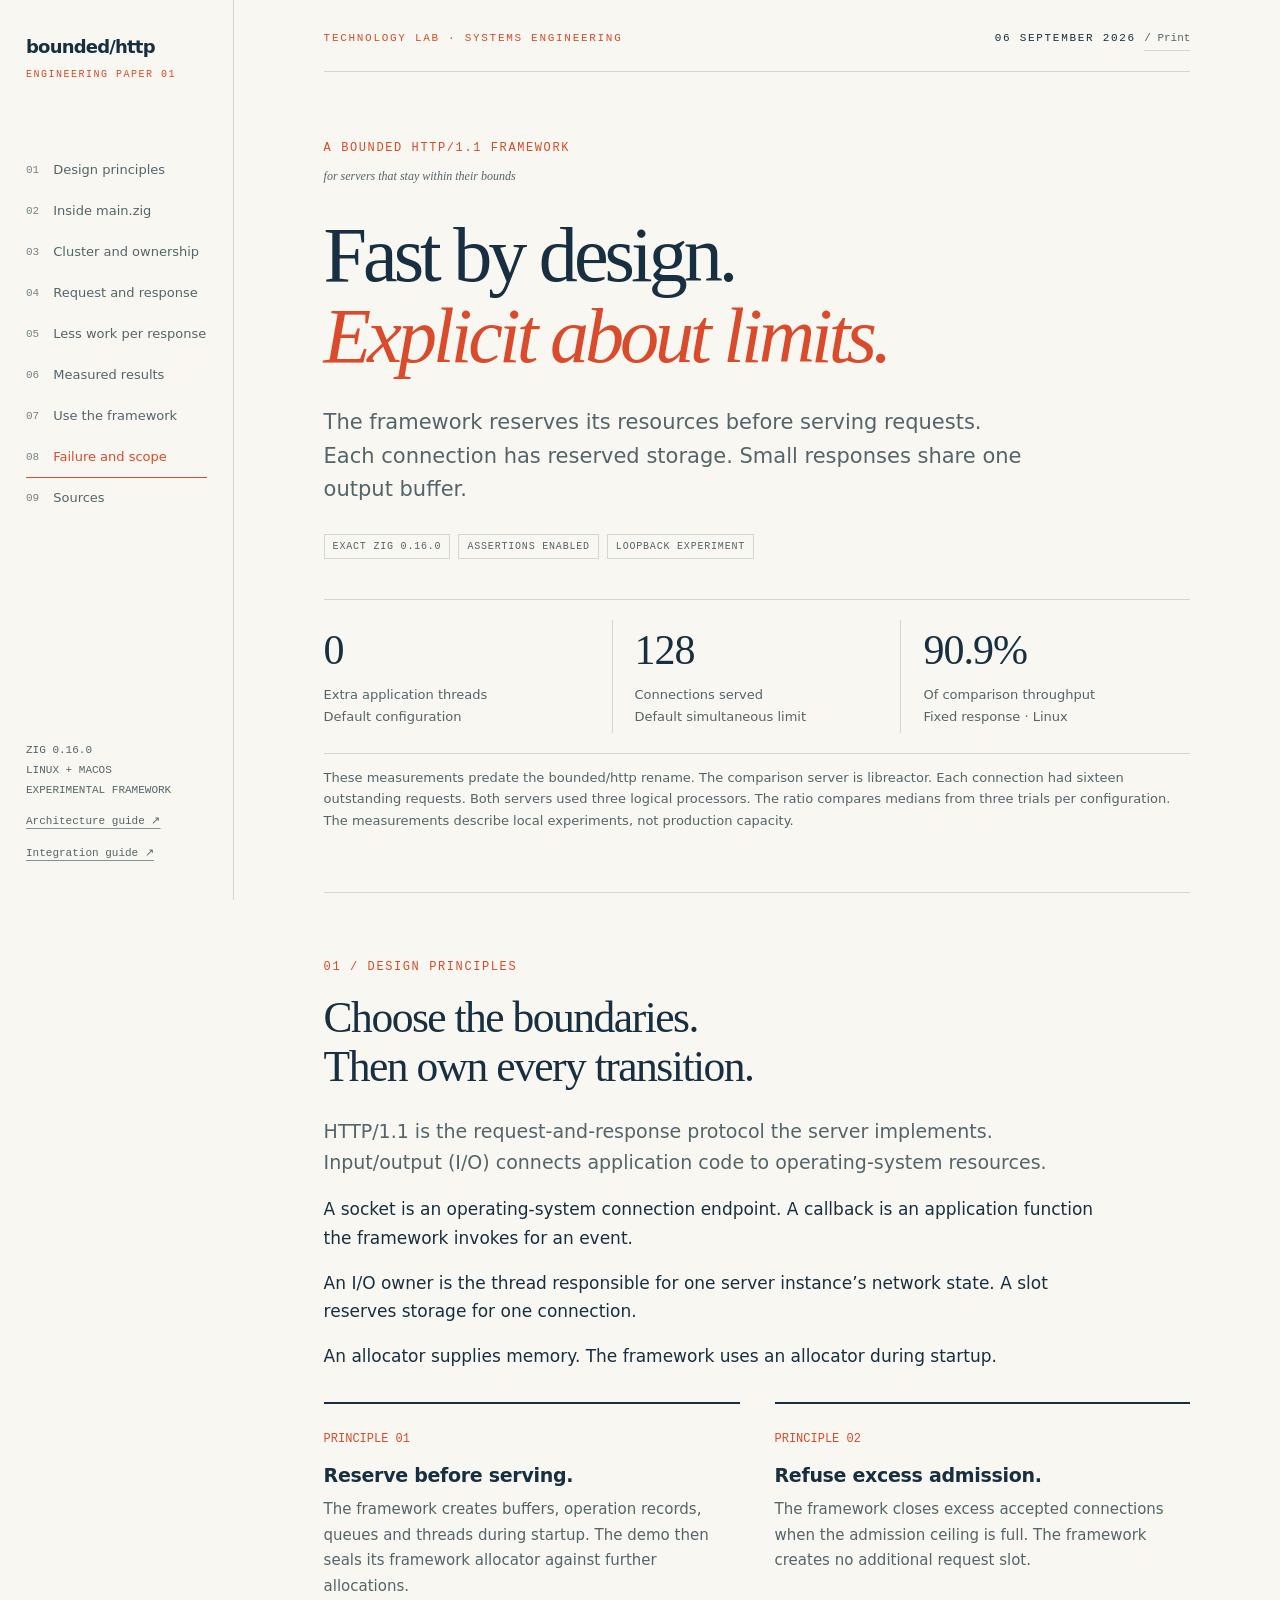
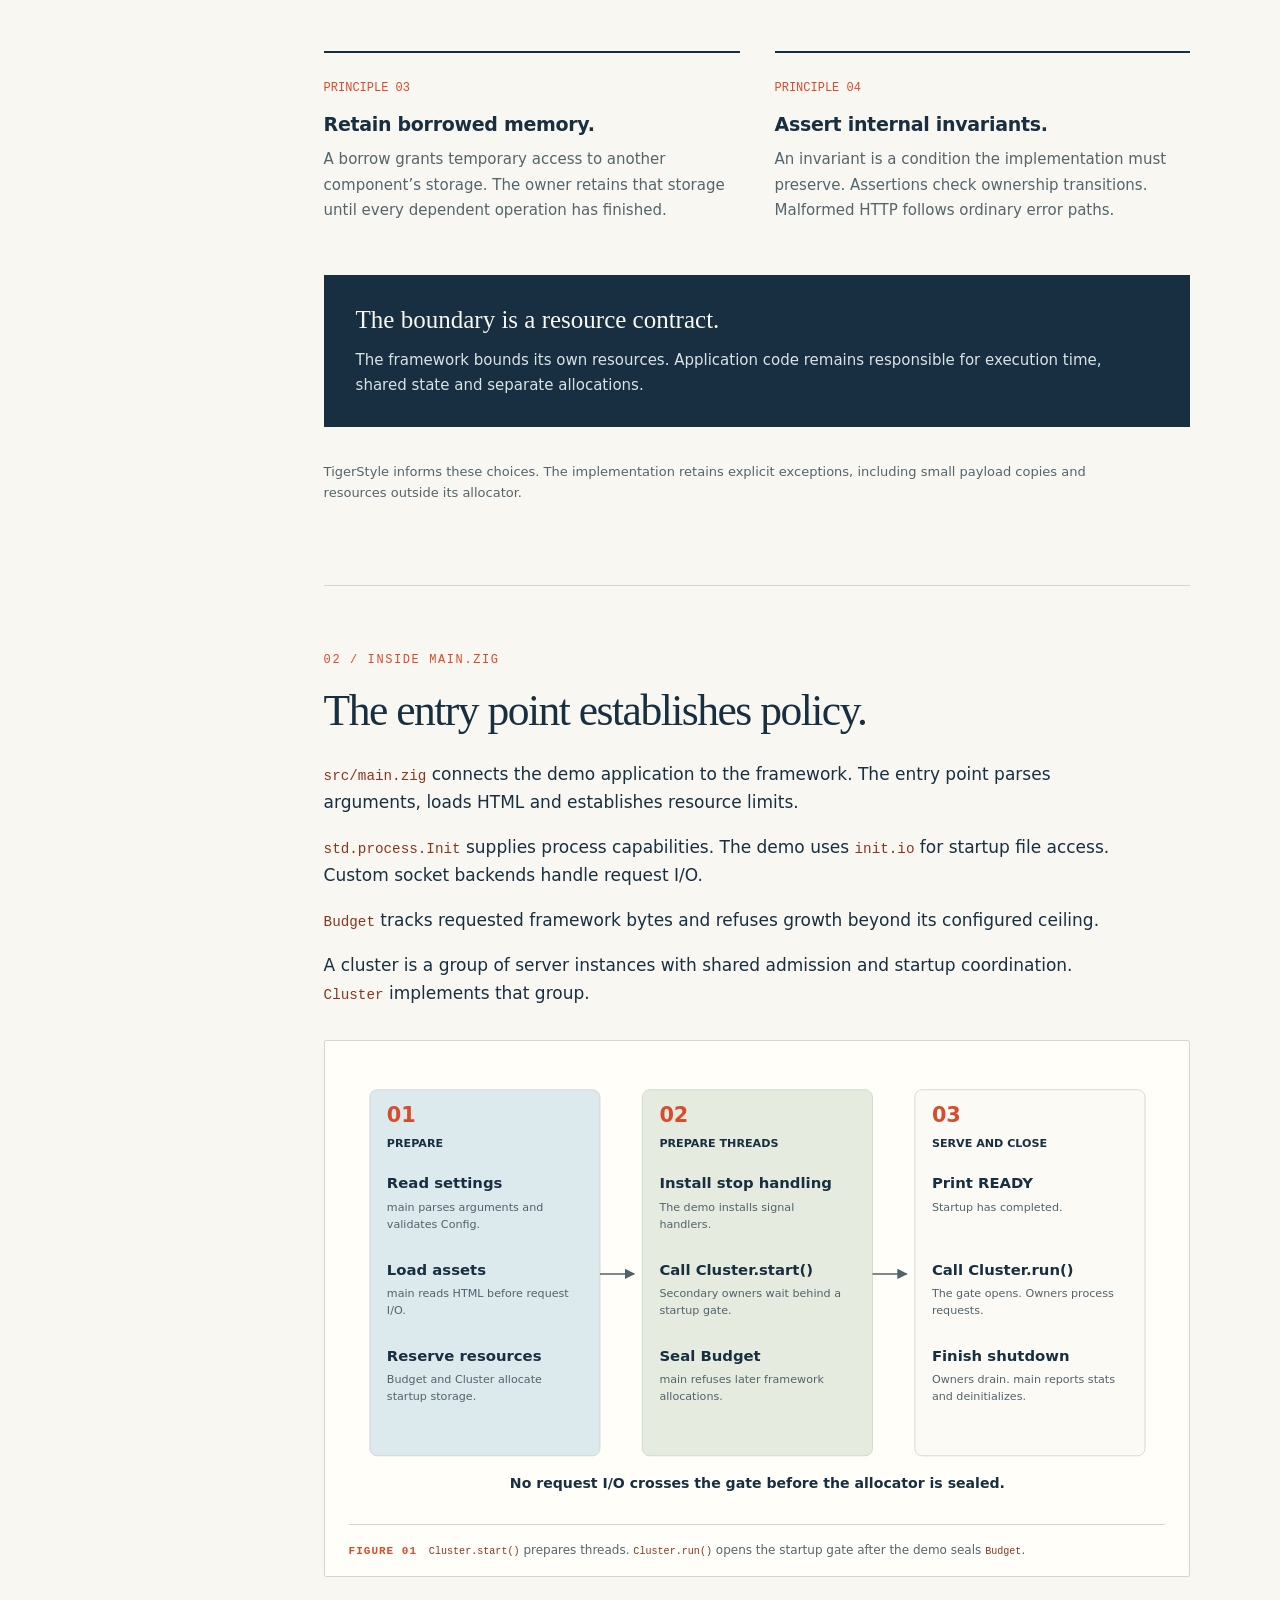
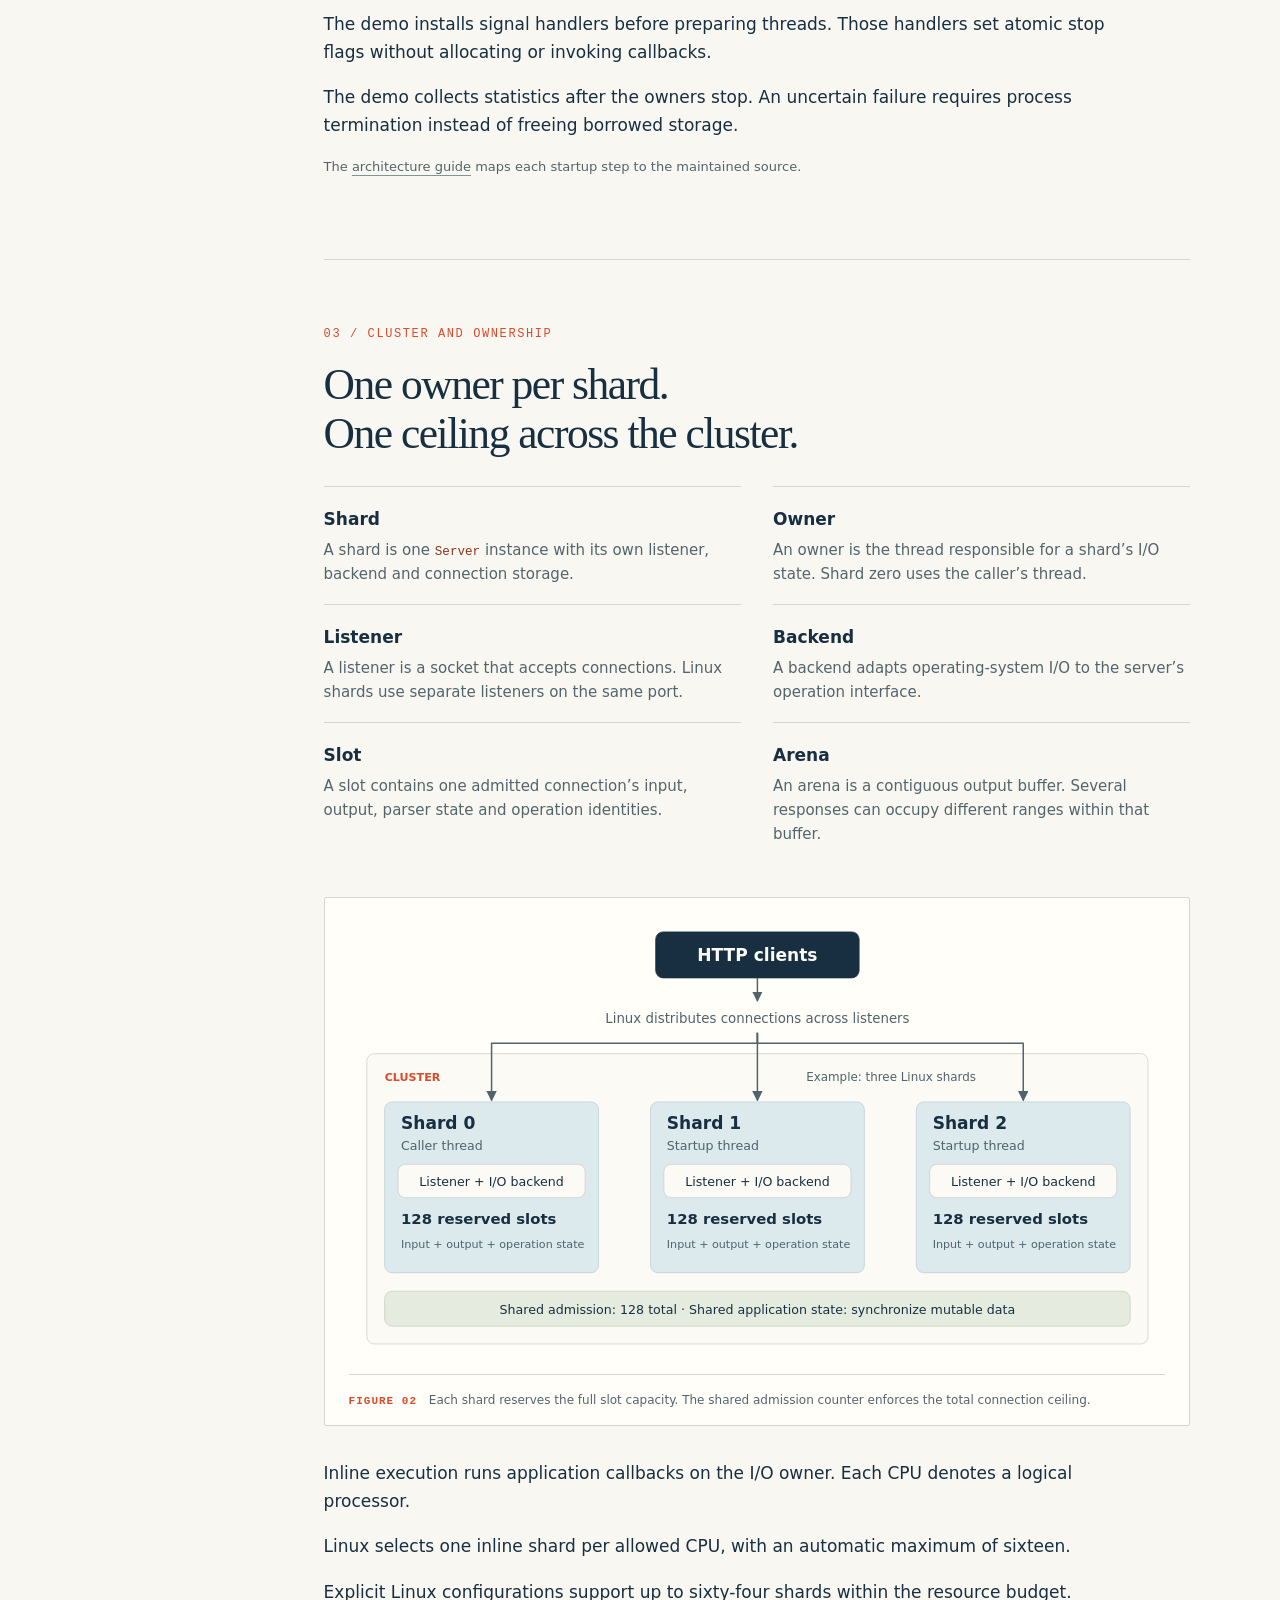
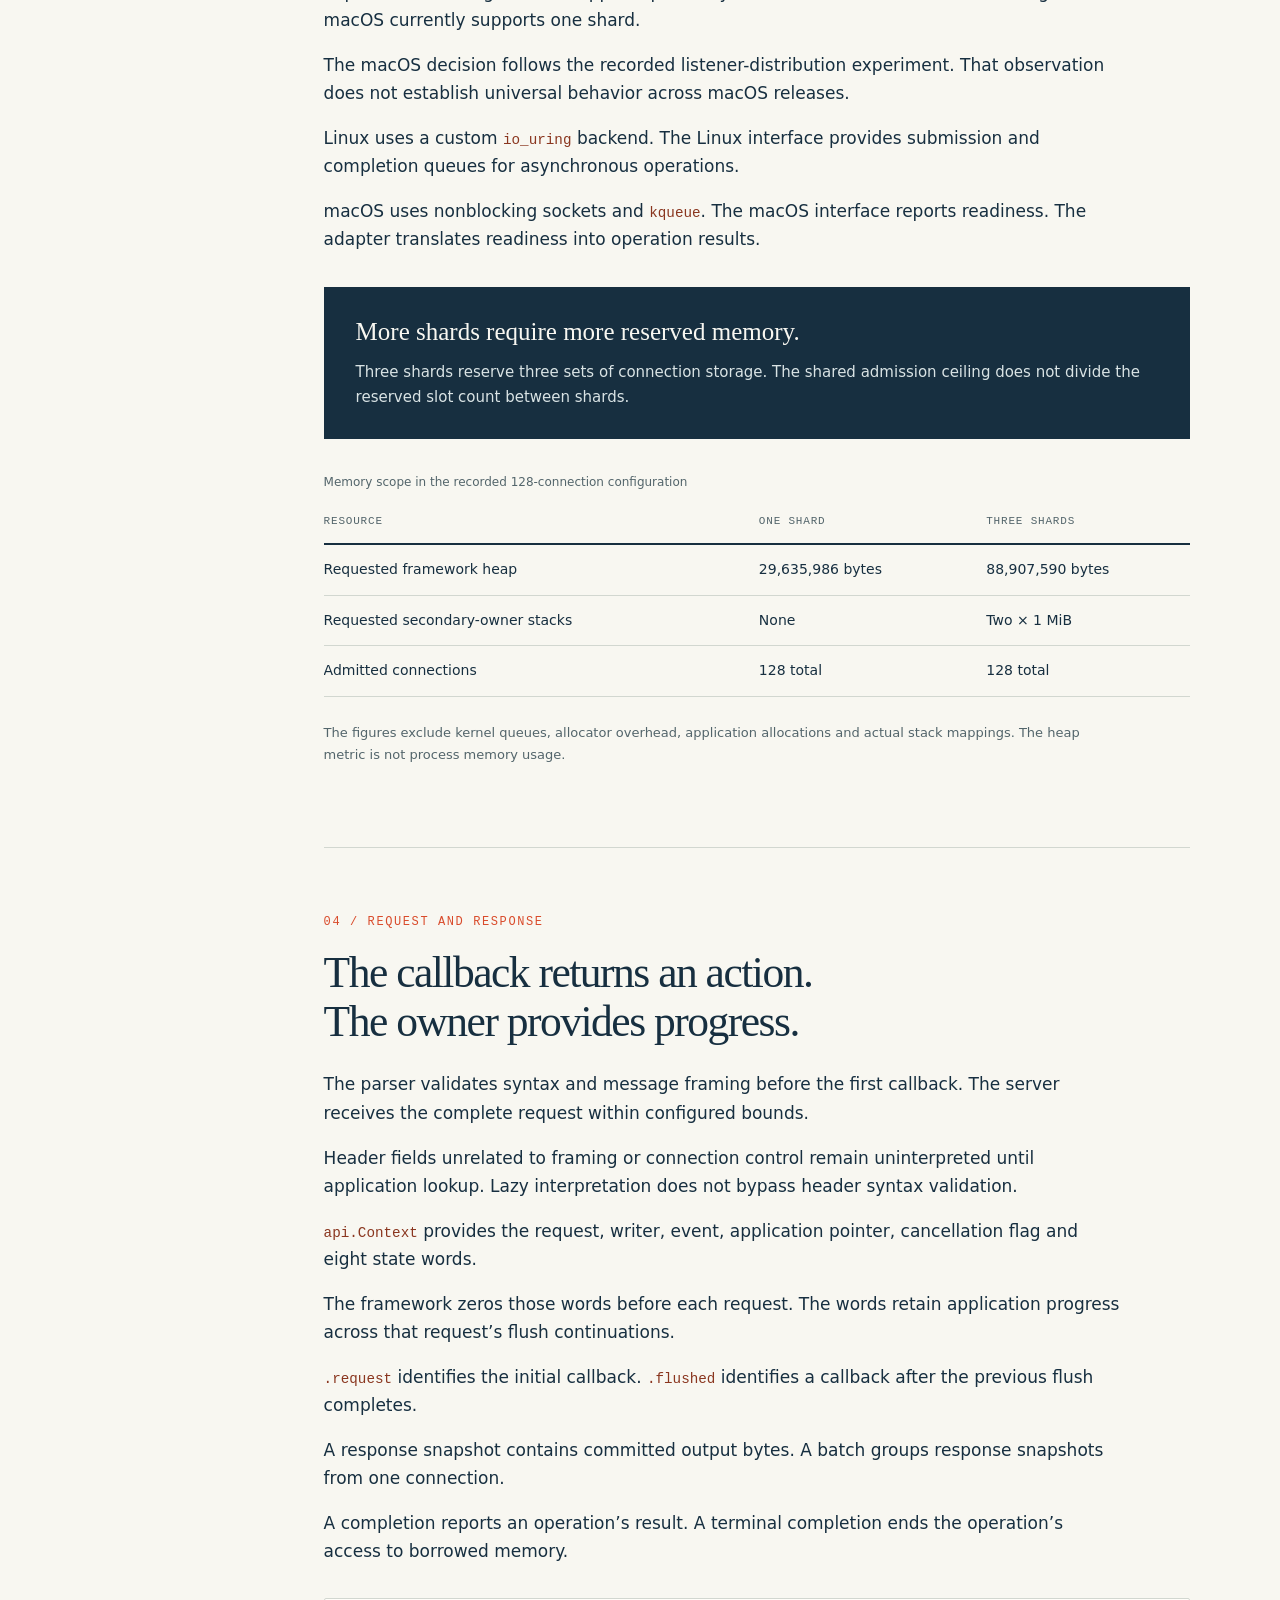
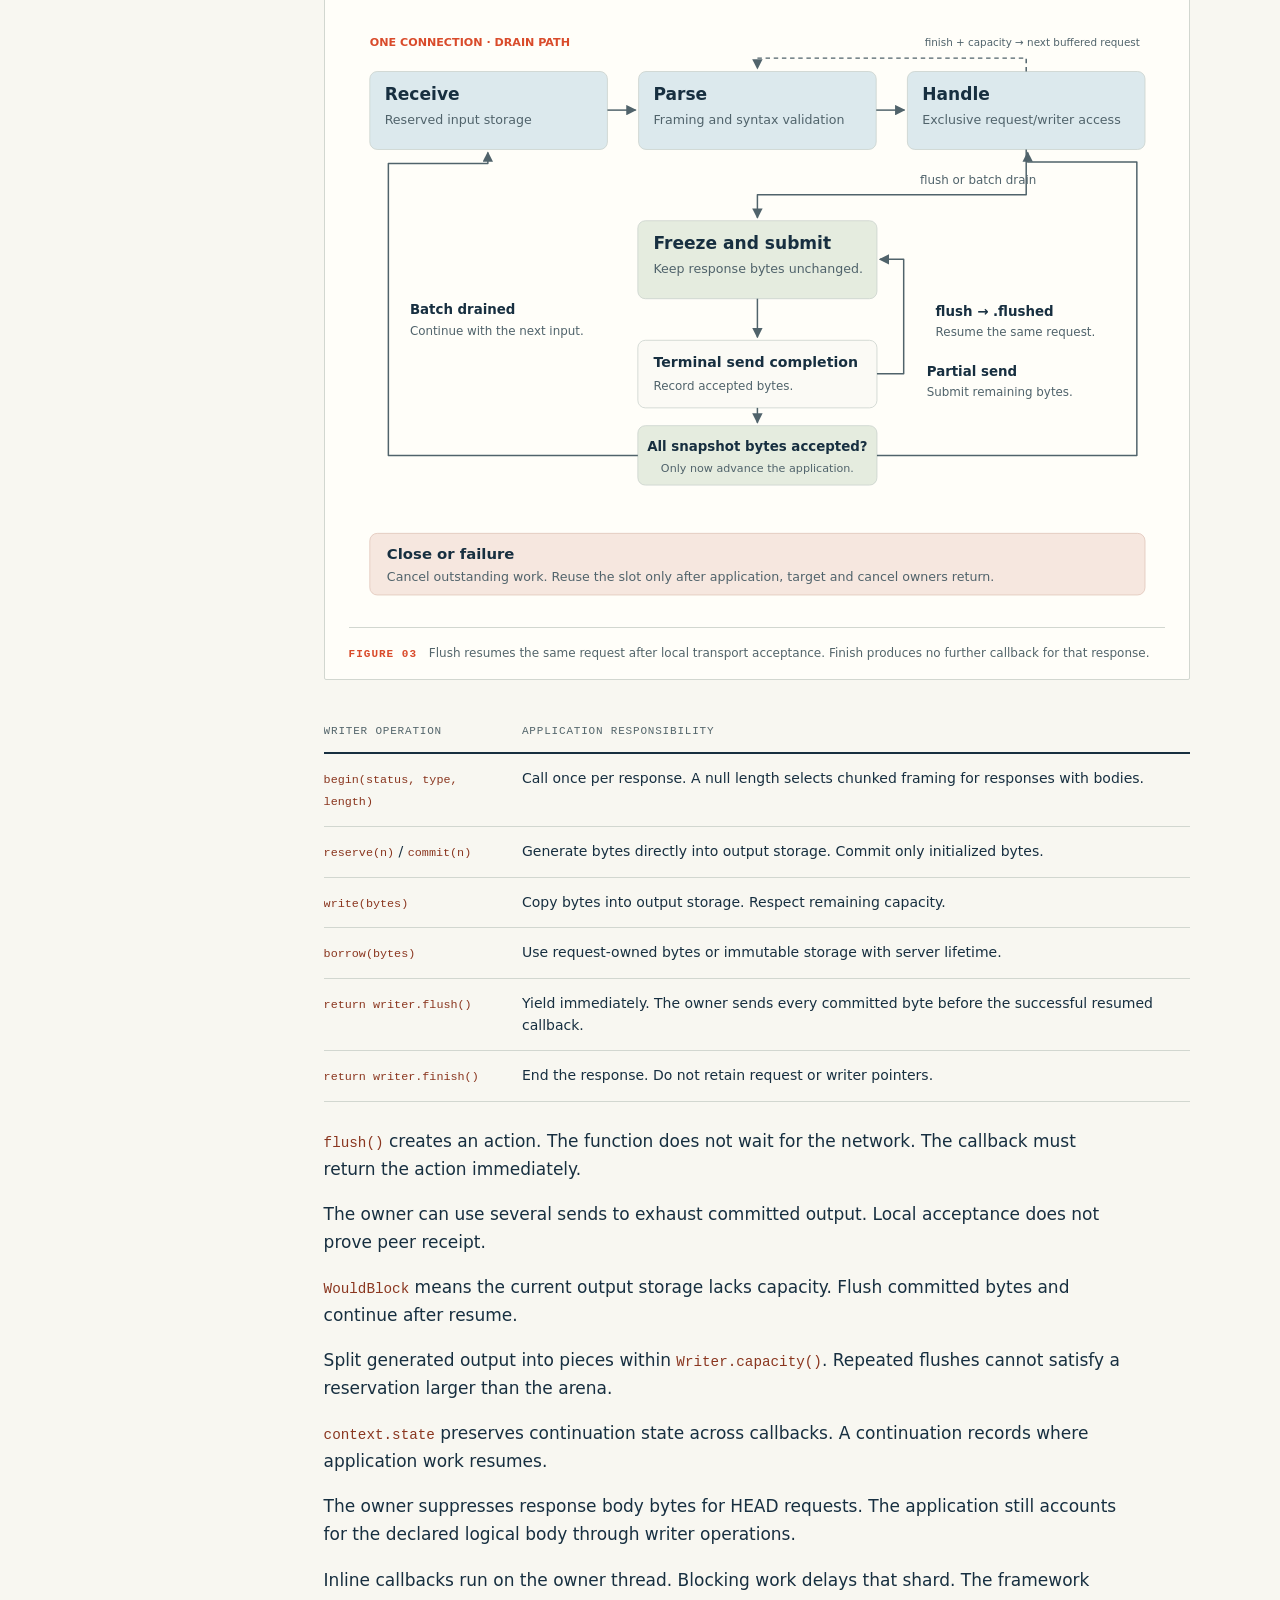
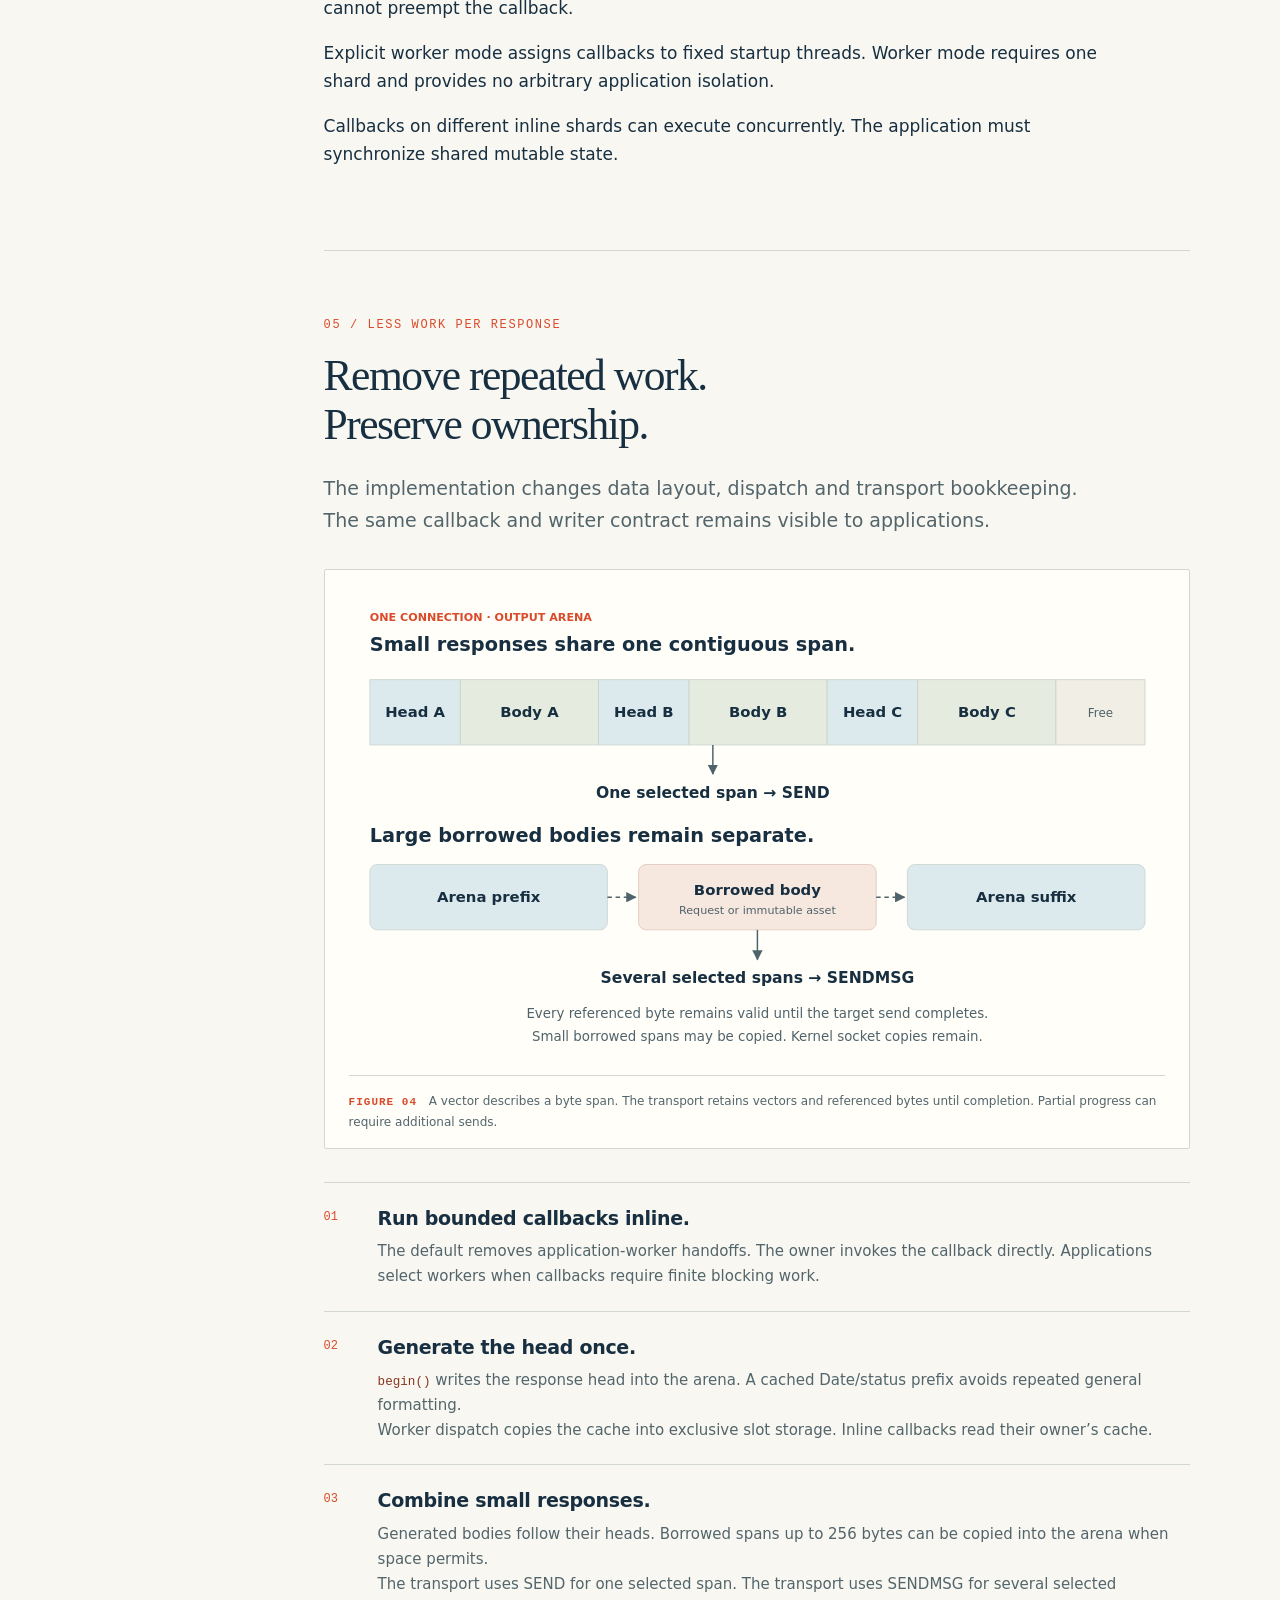
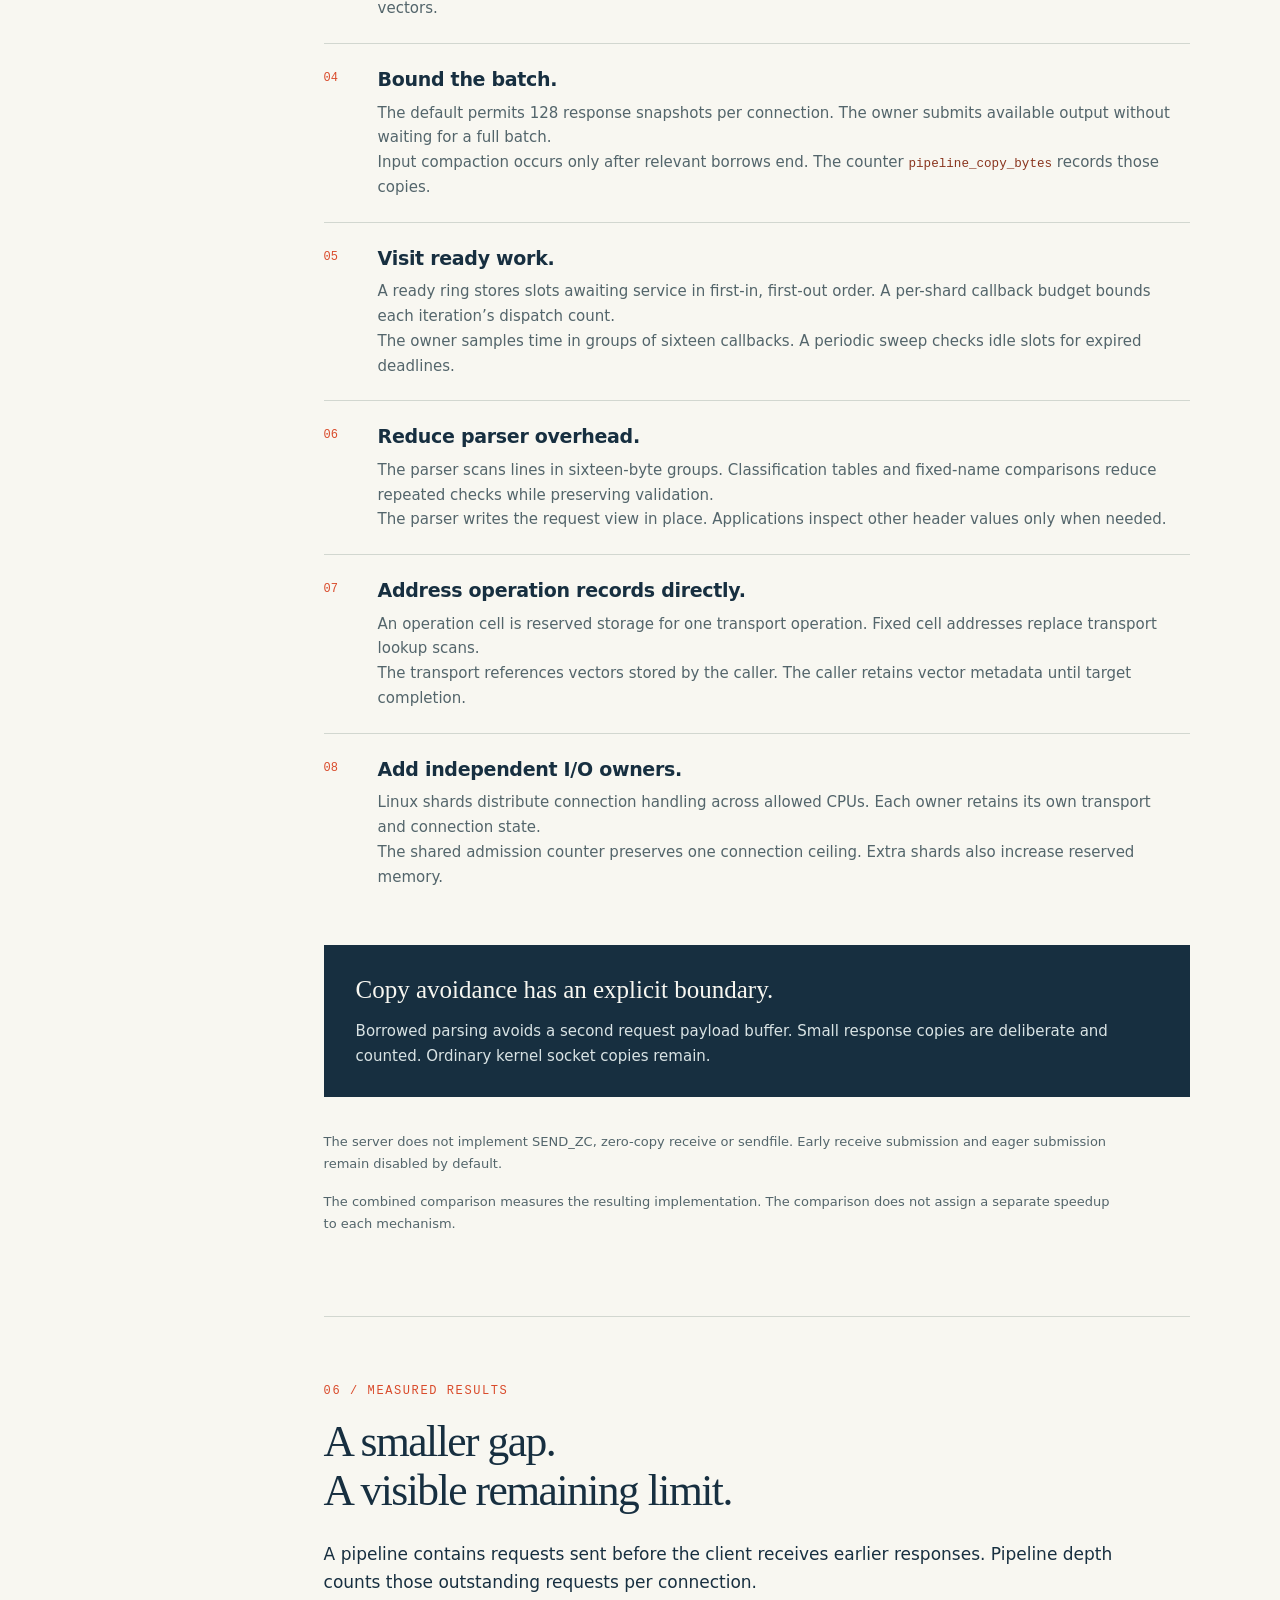
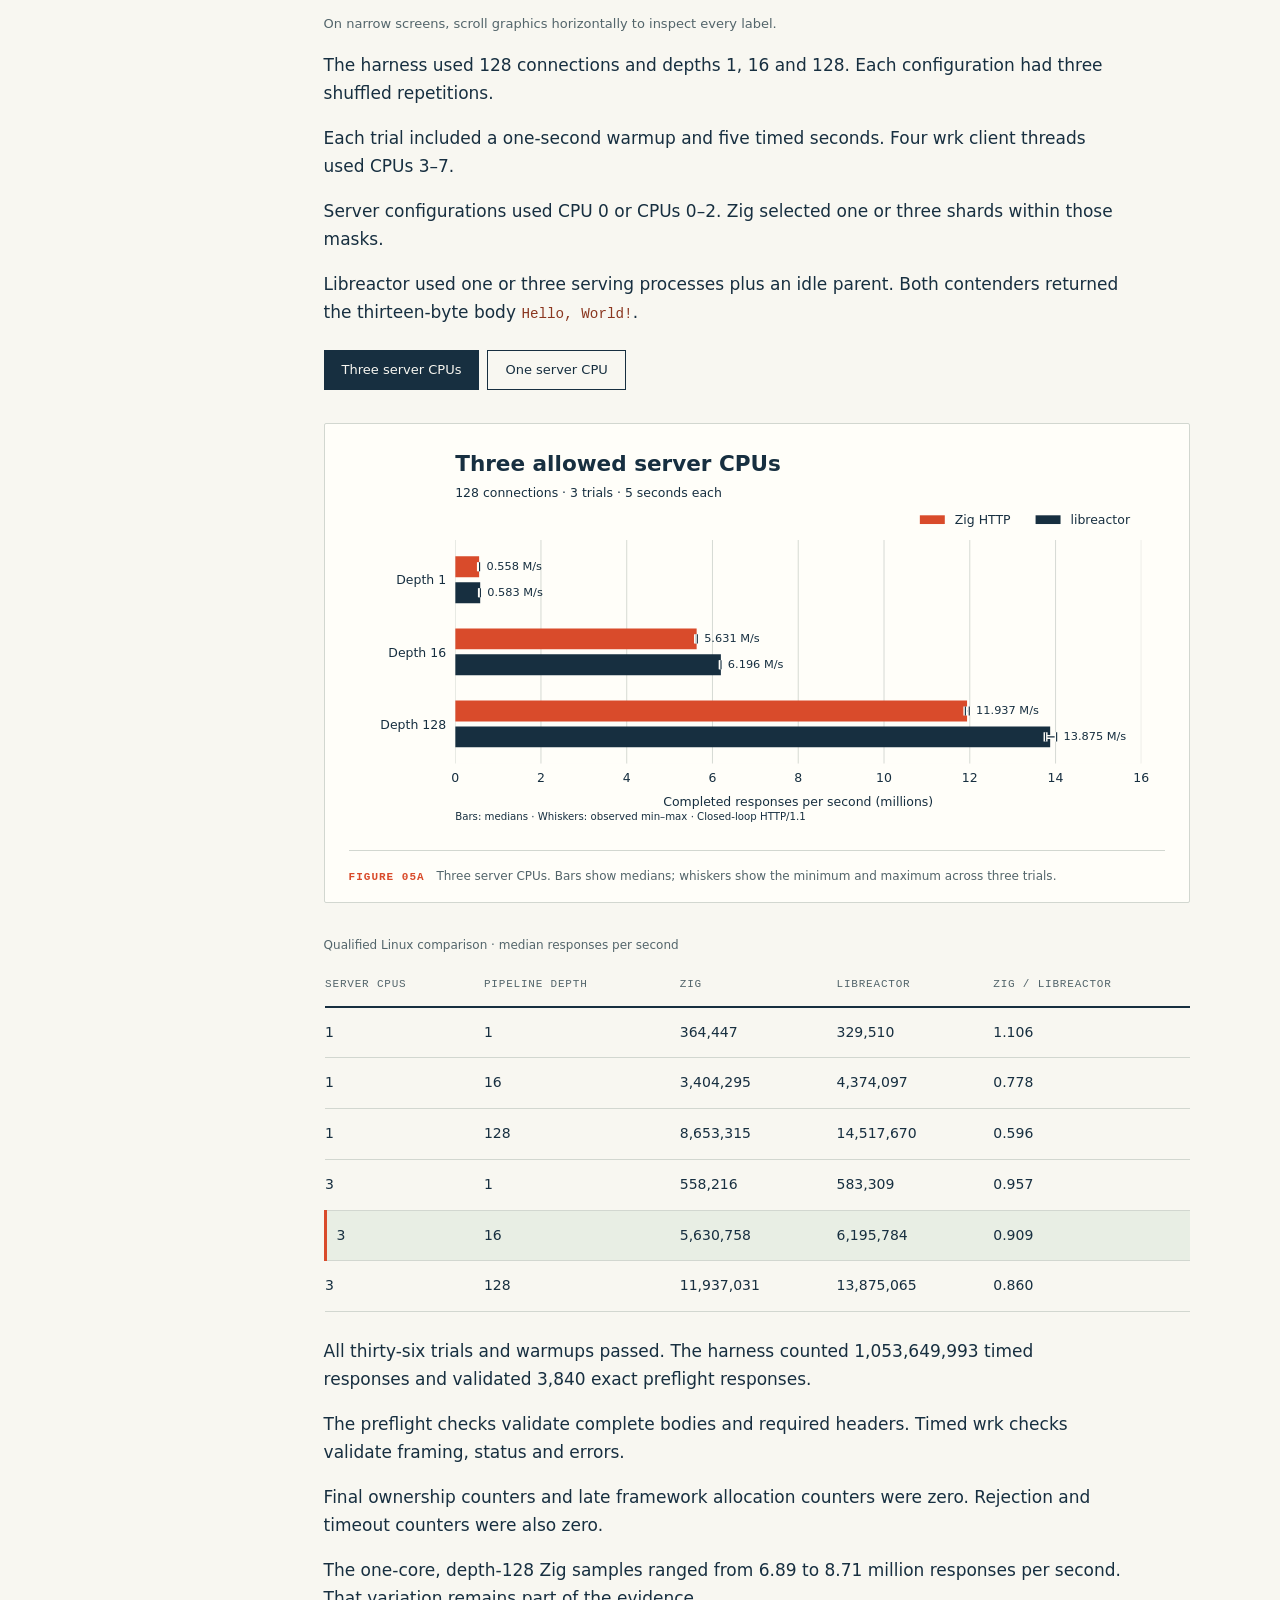
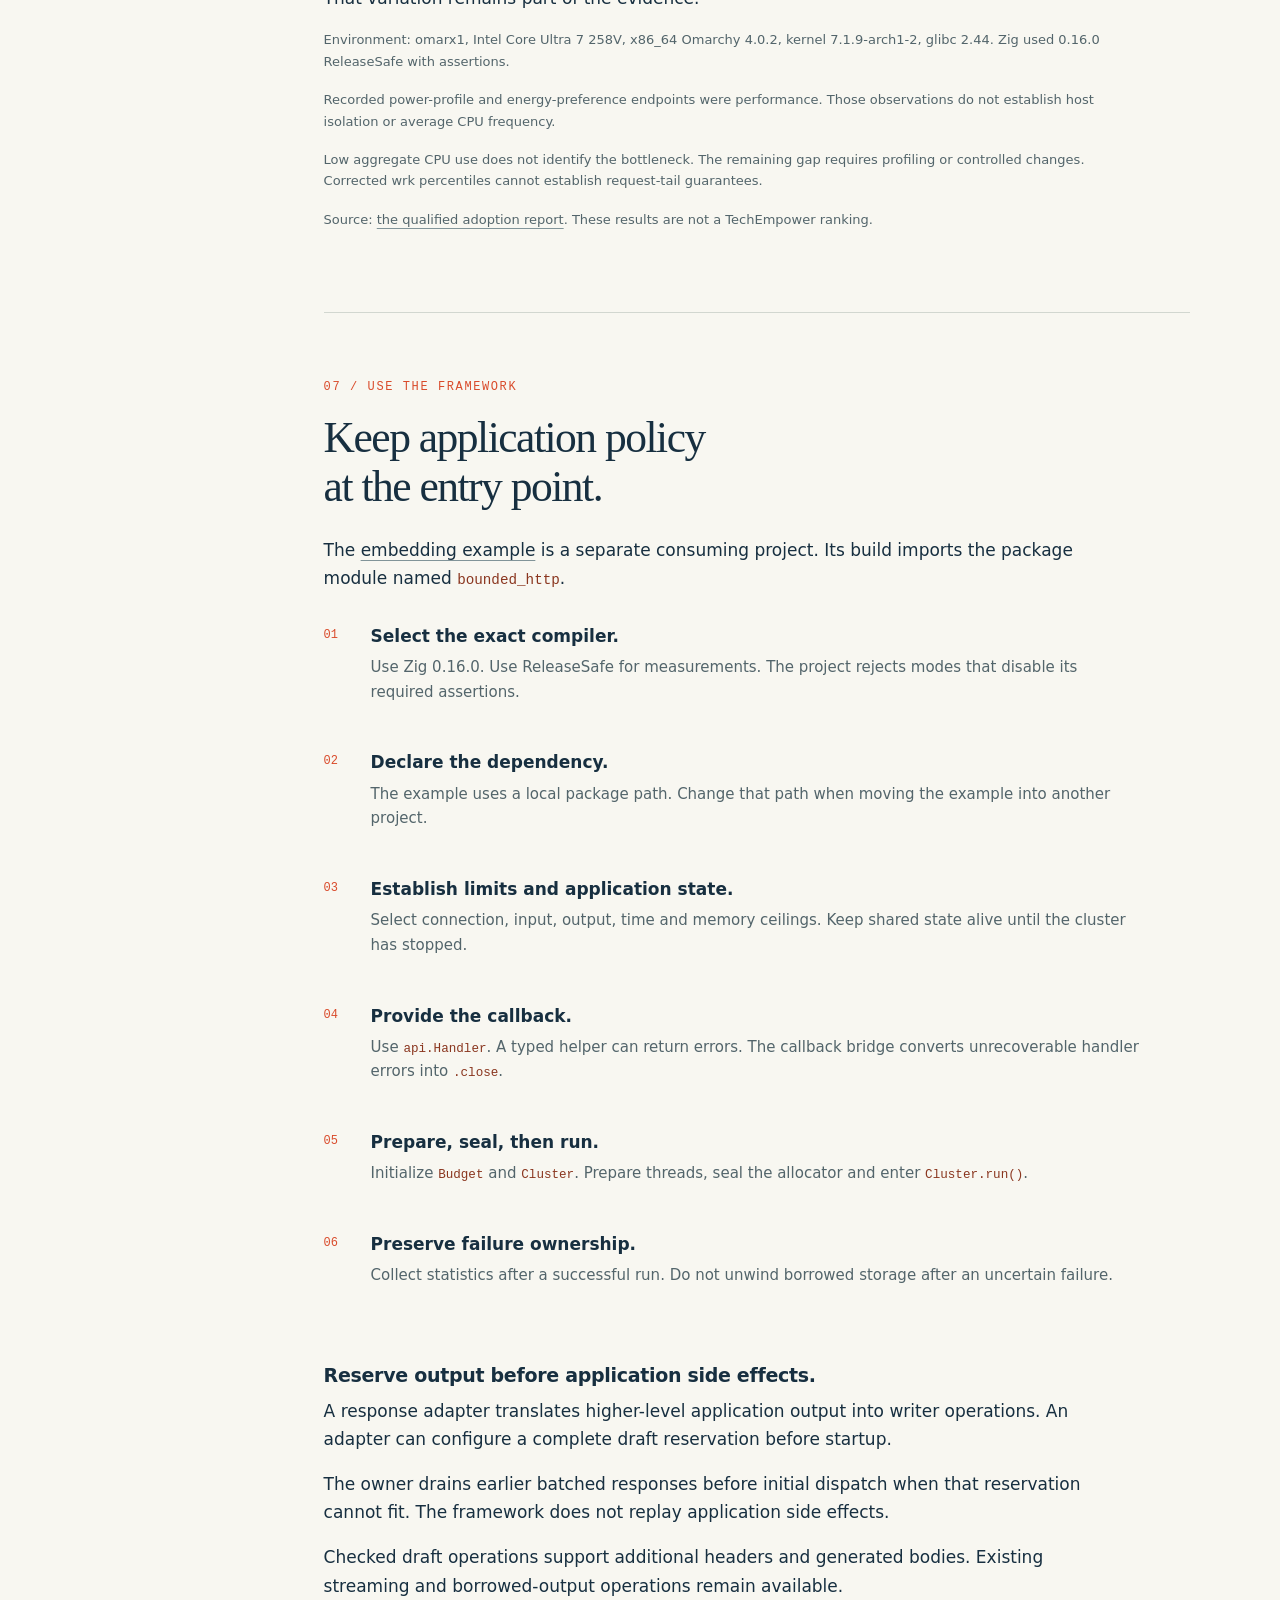
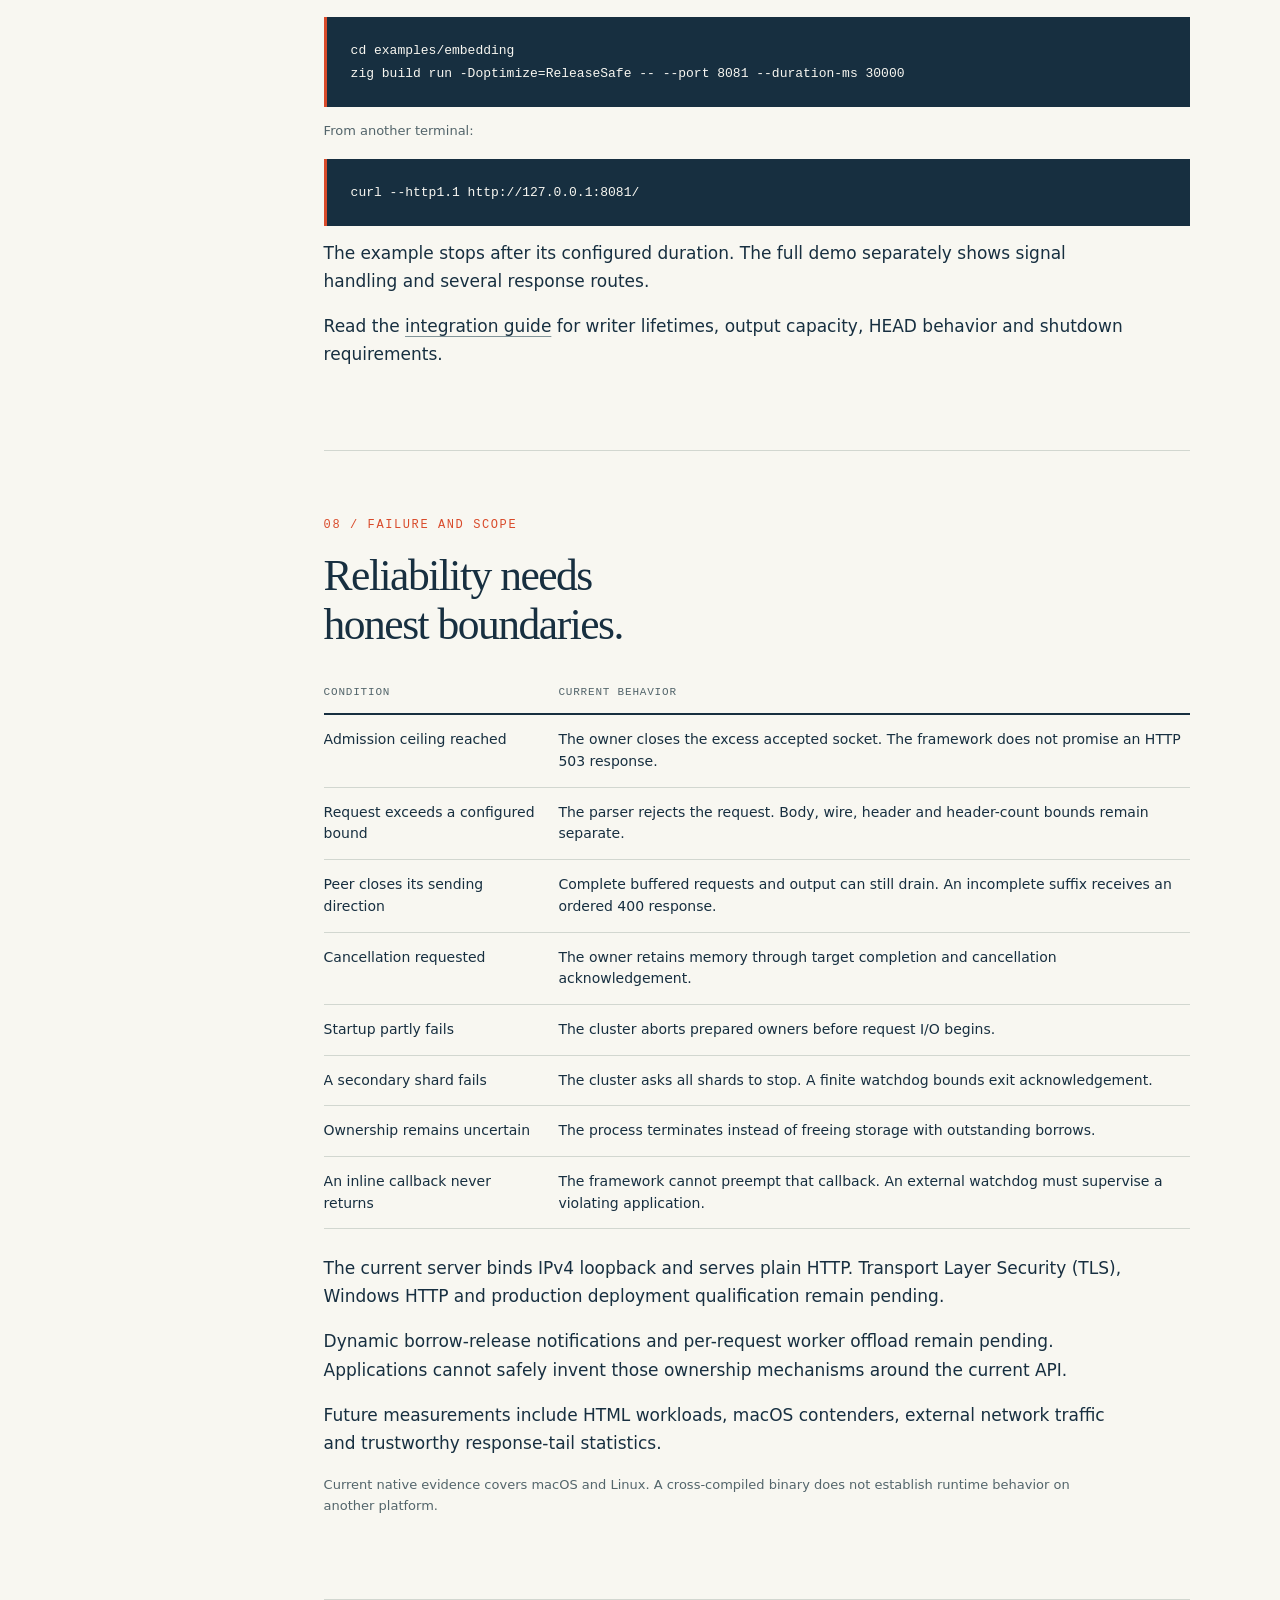
==== docs/whitepaper.html @ eb210436 "Explain response reservations in the bounded/http whitepaper" ====
<!doctype html>
<html lang="en">
<head>
<meta charset="utf-8">
<meta name="viewport" content="width=device-width, initial-scale=1">
<meta name="description" content="bounded/http: resource limits, ownership, evented I/O, output arenas, and measured performance.">
<meta name="color-scheme" content="light">
<title>bounded/http — Architecture and performance</title>
<style>
:root{--paper:#f8f7f1;--white:#fffef9;--ink:#172f40;--muted:#53656b;--line:#d2d7d0;--orange:#d94b2b;--soft:#e5ece8;--serif:Georgia,'Times New Roman',serif;--mono:ui-monospace,SFMono-Regular,Consolas,monospace}
*{box-sizing:border-box}html{scroll-behavior:smooth;scroll-padding-top:32px}body{margin:0;background:var(--paper);color:var(--ink);font:17px/1.65 system-ui,-apple-system,'Segoe UI',sans-serif}a{color:inherit;text-decoration-color:#819499;text-underline-offset:4px}a:hover{color:var(--orange)}a:focus-visible,button:focus-visible{outline:3px solid var(--orange);outline-offset:5px}button{font:inherit}::selection{background:#ffd1b9}.skip{position:absolute;top:-100px;left:15px;padding:12px;background:var(--white);z-index:20}.skip:focus{top:12px}.rail{position:fixed;inset:0 auto 0 0;width:234px;padding:36px 26px;border-right:1px solid var(--line);display:flex;flex-direction:column;background:var(--paper);z-index:5}.brand{font-size:18px;font-weight:750;line-height:1.2;letter-spacing:-.8px}.brand small{display:block;color:var(--orange);font:10px/1.8 var(--mono);letter-spacing:1.5px;margin-top:8px}.rail nav{margin-top:66px}.rail nav a{display:flex;gap:14px;padding:9px 0;text-decoration:none;font-size:13px;color:var(--muted);border-bottom:1px solid transparent}.rail nav a span{font:11px/2 var(--mono);color:#748388}.rail nav a[aria-current=true]{color:var(--orange);border-bottom-color:var(--orange)}.rail-footer{margin-top:auto;font:11px/1.8 var(--mono);color:var(--muted)}.rail-footer a{display:block;margin-top:12px}.document{max-width:1410px;margin-left:234px;padding:0 7%;}.topline{display:flex;justify-content:space-between;gap:20px;border-bottom:1px solid var(--line);padding:30px 0 20px;font:11px/1.5 var(--mono);letter-spacing:1.7px;text-transform:uppercase}.edition{color:var(--orange)}.hero{padding:67px 0 48px;position:relative}.eyebrow{font:12px/1.5 var(--mono);letter-spacing:1.6px;text-transform:uppercase;color:var(--orange);margin:0 0 20px}.byline{font:italic 400 12px/1.6 var(--serif);color:var(--muted);margin:-10px 0 28px}.hero h1{font:clamp(55px,6.1vw,91px)/1.04 var(--serif);letter-spacing:-4px;font-weight:400;margin:0 0 30px;max-width:870px}.hero h1 em{font-weight:400;color:var(--orange)}.lead{max-width:700px;font-size:21px;line-height:1.6;color:var(--muted)}.hero .scope{margin-top:27px;font:12px/1.6 var(--mono);color:var(--muted)}.hero-art{margin-top:40px;border-top:1px solid var(--line);border-bottom:1px solid var(--line);padding:20px 0;display:grid;grid-template-columns:repeat(3,1fr)}.hero-art>div{padding:6px 22px;border-right:1px solid var(--line)}.hero-art>div:first-child{padding-left:0}.hero-art>div:last-child{border:0}.hero-art strong{display:block;font:42px/1.15 var(--serif);letter-spacing:-1px}.hero-art span{display:block;font-size:13px;color:var(--muted);margin-top:10px}.note{color:var(--muted);font-size:13px;line-height:1.65}.section{padding:65px 0;border-top:1px solid var(--line);scroll-margin-top:25px}.section h2{font:clamp(32px,3.4vw,49px)/1.12 var(--serif);letter-spacing:-1.5px;margin:0 0 25px;max-width:820px}.section h3{font-size:19px;line-height:1.4;letter-spacing:-.3px;margin:27px 0 9px}.section p{max-width:800px;margin:0 0 17px}.section .intro{font-size:19px;color:var(--muted);max-width:780px}.two{display:grid;grid-template-columns:1fr 1fr;gap:35px;margin-top:32px}.principle{padding-top:18px;border-top:2px solid var(--ink)}.principle .n{font:12px/1.5 var(--mono);color:var(--orange)}.principle h3{margin-top:12px}.principle p{font-size:15px;line-height:1.7;color:var(--muted)}.callout{background:var(--ink);color:var(--paper);padding:29px 32px;margin:34px 0}.callout strong{font:25px/1.3 var(--serif);display:block;margin-bottom:12px}.callout p{font-size:15px;margin:0;color:#d9e3e4}.terms{display:grid;grid-template-columns:1fr 1fr;gap:0 32px;margin:28px 0}.terms div{padding:18px 0;border-top:1px solid var(--line)}.terms dt{font-size:17px;font-weight:650}.terms dd{font-size:15px;color:var(--muted);margin:5px 0 0;line-height:1.6}.figure{margin:33px 0;background:var(--white);border:1px solid var(--line);padding:22px 24px 15px;border-radius:2px}.figure-scroll{overflow:auto}.figure svg{display:block;width:100%;height:auto}.figure figcaption{border-top:1px solid var(--line);padding-top:15px;margin-top:12px;color:var(--muted);font-size:12px;line-height:1.7}.figure figcaption b{color:var(--orange);font-family:var(--mono);font-size:11px;letter-spacing:1px;margin-right:8px}.table-wrap{overflow:auto;margin:25px 0}table{border-collapse:collapse;width:100%;font-size:14px;line-height:1.55;text-align:left}caption{text-align:left;font-size:12px;color:var(--muted);margin-bottom:12px}th{font:11px/1.6 var(--mono);text-transform:uppercase;letter-spacing:.8px;color:var(--muted);border-bottom:2px solid var(--ink);padding:10px 14px 12px 0}td{padding:14px 14px 14px 0;border-bottom:1px solid var(--line);vertical-align:top}td:last-child,th:last-child{padding-right:0}.numbers td{font-variant-numeric:tabular-nums}.numbers tr.highlight td{background:#e8eee4}.numbers tr.highlight td:first-child{padding-left:10px;border-left:3px solid var(--orange)}code{font: .84em/1.5 var(--mono);color:#8a361f;overflow-wrap:anywhere}pre{padding:22px 24px;background:var(--ink);color:#f8f7f1;overflow:auto;font:13px/1.8 var(--mono);border-left:3px solid var(--orange)}pre code{color:inherit;overflow-wrap:normal;font:inherit}.steps{counter-reset:step;list-style:none;padding:0;margin:30px 0}.steps li{position:relative;padding:0 0 27px 47px;max-width:820px}.steps li:before{counter-increment:step;content:counter(step,decimal-leading-zero);position:absolute;left:0;top:3px;font:12px/1.8 var(--mono);color:var(--orange)}.steps strong{display:block;margin-bottom:5px}.steps p{font-size:15px;color:var(--muted)}.optimization{display:grid;grid-template-columns:40px 1fr;gap:0 14px;padding:22px 0;border-top:1px solid var(--line)}.optimization .tag{font:12px/2 var(--mono);color:var(--orange)}.optimization h3{margin:0 0 8px}.optimization p{font-size:15px;color:var(--muted);margin:0}.cpu-controls{display:none;gap:8px;margin-top:24px}.has-js .cpu-controls{display:flex}.cpu-controls button{border:1px solid var(--ink);padding:8px 17px;background:transparent;color:var(--ink);font-size:13px;cursor:pointer}.cpu-controls button[aria-pressed=true]{background:var(--ink);color:var(--paper)}.has-js .cpu-panel[hidden]{display:none}.refs{font-size:13px;line-height:1.75;padding-left:20px}.refs li{margin:13px 0;overflow-wrap:anywhere}.end{padding:35px 0 60px;border-top:1px solid var(--ink);display:flex;justify-content:space-between;gap:25px;font:11px/1.8 var(--mono);color:var(--muted)}.pill{display:inline-block;border:1px solid var(--line);padding:4px 8px;font:10px/1.5 var(--mono);letter-spacing:.8px;margin-right:8px}.print-button{background:transparent;border:0;border-bottom:1px solid var(--line);padding:0 0 3px;color:var(--muted);font:11px/1.5 var(--mono);cursor:pointer}.no-print{}.diagram-svg{isolation:isolate}
@media(min-width:1750px){.document{margin-right:auto;padding-left:100px;padding-right:100px}}
@media(max-width:1050px){.rail{width:190px;padding:27px 20px}.document{margin-left:190px;padding:0 5%}.hero h1{font-size:64px}.hero-art strong{font-size:35px}.hero-art>div{padding:6px 15px}}
@media(max-width:760px){body{font-size:16px}.rail{position:static;width:100%;padding:20px 6%;border-right:0;border-bottom:1px solid var(--line);display:block}.brand{font-size:16px}.brand small{display:inline;margin-left:15px;font-size:9px}.rail nav,.rail-footer{display:none}.document{margin:0;padding:0 6%}.topline{font-size:9px;padding-top:18px;letter-spacing:1px}.hero{padding:42px 0 28px}.hero h1{font-size:54px;letter-spacing:-2.5px}.lead{font-size:18px}.hero-art{margin-top:28px}.hero-art strong{font-size:30px}.hero-art span{font-size:11px}.hero-art>div{padding:6px 10px}.section{padding:43px 0}.section h2{font-size:36px}.two,.terms{grid-template-columns:1fr;gap:5px}.figure{padding:15px 12px}.figure .diagram-svg{min-width:680px}.figure .chart-svg{min-width:680px}.callout{padding:23px}.end{display:block}.end>div{margin-bottom:15px}.table-wrap{margin-right:-2px}.numbers{min-width:570px}pre{font-size:11px;padding:18px}.section .intro{font-size:17px}}
@media(prefers-reduced-motion:reduce){html{scroll-behavior:auto}}
@page{size:A4;margin:16mm 14mm}
@media print{body{background:white;color:#172f40;font-size:10pt;line-height:1.5}.rail,.skip,.no-print,.cpu-controls{display:none!important}.document{max-width:none;margin:0;padding:0}.topline{padding-top:0}.hero{padding:28px 0}.hero h1{font-size:49pt}.lead{font-size:14pt}.section{padding:25px 0;break-before:auto}.section h2{font-size:26pt;break-after:avoid}.section h3{break-after:avoid}.figure{break-inside:avoid;padding:8px;margin:20px 0}.figure-scroll{overflow:visible}.figure svg{min-width:0!important}.two{gap:20px}.terms{grid-template-columns:1fr 1fr}.table-wrap{overflow:visible}.numbers{min-width:0}table{font-size:9pt}tr{break-inside:avoid}.callout{background:#edf0eb;color:#172f40;break-inside:avoid}.callout p{color:#172f40}.cpu-panel[hidden]{display:block!important}.end{padding:20px 0}a{text-decoration:none}.note{font-size:9pt}.hero-art strong{font-size:29pt}.optimization{break-inside:avoid}pre{white-space:pre-wrap;overflow-wrap:anywhere;break-inside:avoid}*{-webkit-print-color-adjust:exact;print-color-adjust:exact}}
</style>
</head>
<body>
<a class="skip" href="#content">Skip to the document</a>
<aside class="rail" aria-label="Document navigation">
<div class="brand">bounded/http<small>ENGINEERING PAPER 01</small></div>
<nav><a href="#principles"><span>01</span> Design principles</a><a href="#startup"><span>02</span> Inside main.zig</a><a href="#cluster"><span>03</span> Cluster and ownership</a><a href="#request"><span>04</span> Request and response</a><a href="#performance"><span>05</span> Less work per response</a><a href="#evidence"><span>06</span> Measured results</a><a href="#embedding"><span>07</span> Use the framework</a><a href="#limits"><span>08</span> Failure and scope</a><a href="#references"><span>09</span> Sources</a></nav>
<div class="rail-footer">ZIG 0.16.0<br>LINUX + MACOS<br>EXPERIMENTAL FRAMEWORK<a href="read.html?file=docs/ARCHITECTURE.md">Architecture guide ↗</a><a href="read.html?file=docs/USING.md">Integration guide ↗</a></div>
</aside>
<main class="document" id="content">
<div class="topline"><span class="edition">Technology Lab · Systems engineering</span><span>06 September 2026 <button class="print-button no-print" id="print" type="button"> / Print</button></span></div>
<header class="hero">
<p class="eyebrow">A bounded HTTP/1.1 framework</p>
<p class="byline">for servers that stay within their bounds</p>
<h1>Fast by design.<br><em>Explicit about limits.</em></h1>
<p class="lead">The framework reserves its resources before serving requests. Each connection has reserved storage. Small responses share one output buffer.</p>
<p class="scope"><span class="pill">EXACT ZIG 0.16.0</span><span class="pill">ASSERTIONS ENABLED</span><span class="pill">LOOPBACK EXPERIMENT</span></p>
<div class="hero-art" aria-label="Default configuration and measured result">
<div><strong>0</strong><span>Extra application threads<br>Default configuration</span></div>
<div><strong>128</strong><span>Connections served<br>Default simultaneous limit</span></div>
<div><strong>90.9%</strong><span>Of comparison throughput<br>Fixed response · Linux</span></div>
</div>
<p class="note">These measurements predate the bounded/http rename. The comparison server is libreactor. Each connection had sixteen outstanding requests. Both servers used three logical processors. The ratio compares medians from three trials per configuration. The measurements describe local experiments, not production capacity.</p>
</header>
<section class="section" id="principles">
<p class="eyebrow">01 / Design principles</p><h2>Choose the boundaries.<br>Then own every transition.</h2>
<p class="intro">HTTP/1.1 is the request-and-response protocol the server implements. Input/output (I/O) connects application code to operating-system resources.</p>
<p>A socket is an operating-system connection endpoint. A callback is an application function the framework invokes for an event.</p>
<p>An I/O owner is the thread responsible for one server instance’s network state. A slot reserves storage for one connection.</p>
<p>An allocator supplies memory. The framework uses an allocator during startup.</p>
<div class="two">
<div class="principle"><span class="n">PRINCIPLE 01</span><h3>Reserve before serving.</h3><p>The framework creates buffers, operation records, queues and threads during startup. The demo then seals its framework allocator against further allocations.</p></div>
<div class="principle"><span class="n">PRINCIPLE 02</span><h3>Refuse excess admission.</h3><p>The framework closes excess accepted connections when the admission ceiling is full. The framework creates no additional request slot.</p></div>
<div class="principle"><span class="n">PRINCIPLE 03</span><h3>Retain borrowed memory.</h3><p>A borrow grants temporary access to another component’s storage. The owner retains that storage until every dependent operation has finished.</p></div>
<div class="principle"><span class="n">PRINCIPLE 04</span><h3>Assert internal invariants.</h3><p>An invariant is a condition the implementation must preserve. Assertions check ownership transitions. Malformed HTTP follows ordinary error paths.</p></div>
</div>
<div class="callout"><strong>The boundary is a resource contract.</strong><p>The framework bounds its own resources. Application code remains responsible for execution time, shared state and separate allocations.</p></div>
<p class="note">TigerStyle informs these choices. The implementation retains explicit exceptions, including small payload copies and resources outside its allocator.</p>
</section>
<section class="section" id="startup">
<p class="eyebrow">02 / Inside main.zig</p><h2>The entry point establishes policy.</h2>
<p><code>src/main.zig</code> connects the demo application to the framework. The entry point parses arguments, loads HTML and establishes resource limits.</p>
<p><code>std.process.Init</code> supplies process capabilities. The demo uses <code>init.io</code> for startup file access. Custom socket backends handle request I/O.</p>
<p><code>Budget</code> tracks requested framework bytes and refuses growth beyond its configured ceiling.</p>
<p>A cluster is a group of server instances with shared admission and startup coordination. <code>Cluster</code> implements that group.</p>
<figure class="figure"><div class="figure-scroll" tabindex="0" aria-label="Architecture diagram"><svg xmlns="http://www.w3.org/2000/svg" viewBox="0 0 1100 604" role="img" aria-labelledby="startup-title startup-desc" class="diagram-svg">
<title id="startup-title">Startup separates resource creation from request I/O</title><desc id="startup-desc">main validates configuration, loads assets and initializes the cluster. start prepares threads. main seals the budget before run releases the startup gate.</desc>
<defs><marker id="startup-arrow" viewBox="0 0 10 10" refX="9" refY="5" markerWidth="7" markerHeight="7" orient="auto-start-reverse"><path d="M 0 0 L 10 5 L 0 10 z" fill="#50636b"/></marker></defs>
<g font-family="system-ui, -apple-system, Segoe UI, sans-serif"><rect x="28" y="36" width="310" height="493" rx="10" fill="#dce9ed" stroke="#c8d0cb"/><text x="51" y="79" font-size="28" fill="#d94b2b" font-weight="600" text-anchor="start">01</text><text x="51" y="113" font-size="15" fill="#172f40" font-weight="700" text-anchor="start">PREPARE</text><text x="51" y="169" font-size="20" fill="#172f40" font-weight="600" text-anchor="start">Read settings</text><text x="51" y="199" font-size="15" fill="#50636b" font-weight="400" text-anchor="start">main parses arguments and</text><text x="51" y="222" font-size="15" fill="#50636b" font-weight="400" text-anchor="start">validates Config.</text><text x="51" y="285" font-size="20" fill="#172f40" font-weight="600" text-anchor="start">Load assets</text><text x="51" y="315" font-size="15" fill="#50636b" font-weight="400" text-anchor="start">main reads HTML before request</text><text x="51" y="338" font-size="15" fill="#50636b" font-weight="400" text-anchor="start">I/O.</text><text x="51" y="401" font-size="20" fill="#172f40" font-weight="600" text-anchor="start">Reserve resources</text><text x="51" y="431" font-size="15" fill="#50636b" font-weight="400" text-anchor="start">Budget and Cluster allocate</text><text x="51" y="454" font-size="15" fill="#50636b" font-weight="400" text-anchor="start">startup storage.</text><path d="M 338 284 H 384" fill="none" stroke="#50636b" stroke-width="2" marker-end="url(#startup-arrow)"/><rect x="395" y="36" width="310" height="493" rx="10" fill="#e5ecdf" stroke="#c8d0cb"/><text x="418" y="79" font-size="28" fill="#d94b2b" font-weight="600" text-anchor="start">02</text><text x="418" y="113" font-size="15" fill="#172f40" font-weight="700" text-anchor="start">PREPARE THREADS</text><text x="418" y="169" font-size="20" fill="#172f40" font-weight="600" text-anchor="start">Install stop handling</text><text x="418" y="199" font-size="15" fill="#50636b" font-weight="400" text-anchor="start">The demo installs signal</text><text x="418" y="222" font-size="15" fill="#50636b" font-weight="400" text-anchor="start">handlers.</text><text x="418" y="285" font-size="20" fill="#172f40" font-weight="600" text-anchor="start">Call Cluster.start()</text><text x="418" y="315" font-size="15" fill="#50636b" font-weight="400" text-anchor="start">Secondary owners wait behind a</text><text x="418" y="338" font-size="15" fill="#50636b" font-weight="400" text-anchor="start">startup gate.</text><text x="418" y="401" font-size="20" fill="#172f40" font-weight="600" text-anchor="start">Seal Budget</text><text x="418" y="431" font-size="15" fill="#50636b" font-weight="400" text-anchor="start">main refuses later framework</text><text x="418" y="454" font-size="15" fill="#50636b" font-weight="400" text-anchor="start">allocations.</text><path d="M 705 284 H 751" fill="none" stroke="#50636b" stroke-width="2" marker-end="url(#startup-arrow)"/><rect x="762" y="36" width="310" height="493" rx="10" fill="#fbfaf5" stroke="#c8d0cb"/><text x="785" y="79" font-size="28" fill="#d94b2b" font-weight="600" text-anchor="start">03</text><text x="785" y="113" font-size="15" fill="#172f40" font-weight="700" text-anchor="start">SERVE AND CLOSE</text><text x="785" y="169" font-size="20" fill="#172f40" font-weight="600" text-anchor="start">Print READY</text><text x="785" y="199" font-size="15" fill="#50636b" font-weight="400" text-anchor="start">Startup has completed.</text><text x="785" y="285" font-size="20" fill="#172f40" font-weight="600" text-anchor="start">Call Cluster.run()</text><text x="785" y="315" font-size="15" fill="#50636b" font-weight="400" text-anchor="start">The gate opens. Owners process</text><text x="785" y="338" font-size="15" fill="#50636b" font-weight="400" text-anchor="start">requests.</text><text x="785" y="401" font-size="20" fill="#172f40" font-weight="600" text-anchor="start">Finish shutdown</text><text x="785" y="431" font-size="15" fill="#50636b" font-weight="400" text-anchor="start">Owners drain. main reports stats</text><text x="785" y="454" font-size="15" fill="#50636b" font-weight="400" text-anchor="start">and deinitializes.</text><text x="550" y="572" font-size="19" fill="#172f40" font-weight="550" text-anchor="middle">No request I/O crosses the gate before the allocator is sealed.</text></g></svg></div><figcaption><b>FIGURE 01</b> <code>Cluster.start()</code> prepares threads. <code>Cluster.run()</code> opens the startup gate after the demo seals <code>Budget</code>.</figcaption></figure>
<p>The demo installs signal handlers before preparing threads. Those handlers set atomic stop flags without allocating or invoking callbacks.</p>
<p>The demo collects statistics after the owners stop. An uncertain failure requires process termination instead of freeing borrowed storage.</p>
<p class="note">The <a href="read.html?file=docs/ARCHITECTURE.md#startup-and-shutdown">architecture guide</a> maps each startup step to the maintained source.</p>
</section>
<section class="section" id="cluster">
<p class="eyebrow">03 / Cluster and ownership</p><h2>One owner per shard.<br>One ceiling across the cluster.</h2>
<dl class="terms">
<div><dt>Shard</dt><dd>A shard is one <code>Server</code> instance with its own listener, backend and connection storage.</dd></div>
<div><dt>Owner</dt><dd>An owner is the thread responsible for a shard’s I/O state. Shard zero uses the caller’s thread.</dd></div>
<div><dt>Listener</dt><dd>A listener is a socket that accepts connections. Linux shards use separate listeners on the same port.</dd></div>
<div><dt>Backend</dt><dd>A backend adapts operating-system I/O to the server’s operation interface.</dd></div>
<div><dt>Slot</dt><dd>A slot contains one admitted connection’s input, output, parser state and operation identities.</dd></div>
<div><dt>Arena</dt><dd>An arena is a contiguous output buffer. Several responses can occupy different ranges within that buffer.</dd></div>
</dl>
<figure class="figure"><div class="figure-scroll" tabindex="0" aria-label="Architecture diagram"><svg xmlns="http://www.w3.org/2000/svg" viewBox="0 0 1100 595" role="img" aria-labelledby="topology-title topology-desc" class="diagram-svg">
<title id="topology-title">One cluster, several I/O owners</title><desc id="topology-desc">Three Linux shards have separate listeners, backends and slot storage. One shared counter bounds admitted connections. Shard zero uses the caller thread.</desc>
<defs><marker id="topology-arrow" viewBox="0 0 10 10" refX="9" refY="5" markerWidth="7" markerHeight="7" orient="auto-start-reverse"><path d="M 0 0 L 10 5 L 0 10 z" fill="#50636b"/></marker></defs>
<g font-family="system-ui, -apple-system, Segoe UI, sans-serif"><rect x="413" y="16" width="274" height="62" rx="10" fill="#172f40" stroke="#172f40"/><text x="550" y="55" font-size="23" fill="#fbfaf5" font-weight="600" text-anchor="middle">HTTP clients</text><path d="M 550 78 V 109" fill="none" stroke="#50636b" stroke-width="2" marker-end="url(#topology-arrow)"/><text x="550" y="139" font-size="18" fill="#50636b" font-weight="400" text-anchor="middle">Linux distributes connections across listeners</text><rect x="24" y="180" width="1052" height="391" rx="10" fill="#fbfaf5" stroke="#c8d0cb"/><text x="48" y="217" font-size="15" fill="#d94b2b" font-weight="700" text-anchor="start">CLUSTER</text><text x="730" y="217" font-size="16" fill="#50636b" font-weight="400" text-anchor="middle">Example: three Linux shards</text><path d="M 550 152 V 166 H 192 V 243" fill="none" stroke="#50636b" stroke-width="2" marker-end="url(#topology-arrow)"/><rect x="48" y="245" width="288" height="230" rx="10" fill="#dce9ed" stroke="#bdcfd6"/><text x="70" y="281" font-size="23" fill="#172f40" font-weight="650" text-anchor="start">Shard 0</text><text x="70" y="310" font-size="17" fill="#50636b" font-weight="400" text-anchor="start">Caller thread</text><rect x="66" y="329" width="252" height="45" rx="10" fill="#fbfaf5" stroke="#c8d0cb"/><text x="192" y="358" font-size="17" fill="#172f40" font-weight="500" text-anchor="middle">Listener + I/O backend</text><text x="70" y="410" font-size="20" fill="#172f40" font-weight="600" text-anchor="start">128 reserved slots</text><text x="70" y="442" font-size="15" fill="#50636b" font-weight="400" text-anchor="start">Input + output + operation state</text><path d="M 550 152 V 166 H 550 V 243" fill="none" stroke="#50636b" stroke-width="2" marker-end="url(#topology-arrow)"/><rect x="406" y="245" width="288" height="230" rx="10" fill="#dce9ed" stroke="#bdcfd6"/><text x="428" y="281" font-size="23" fill="#172f40" font-weight="650" text-anchor="start">Shard 1</text><text x="428" y="310" font-size="17" fill="#50636b" font-weight="400" text-anchor="start">Startup thread</text><rect x="424" y="329" width="252" height="45" rx="10" fill="#fbfaf5" stroke="#c8d0cb"/><text x="550" y="358" font-size="17" fill="#172f40" font-weight="500" text-anchor="middle">Listener + I/O backend</text><text x="428" y="410" font-size="20" fill="#172f40" font-weight="600" text-anchor="start">128 reserved slots</text><text x="428" y="442" font-size="15" fill="#50636b" font-weight="400" text-anchor="start">Input + output + operation state</text><path d="M 550 152 V 166 H 908 V 243" fill="none" stroke="#50636b" stroke-width="2" marker-end="url(#topology-arrow)"/><rect x="764" y="245" width="288" height="230" rx="10" fill="#dce9ed" stroke="#bdcfd6"/><text x="786" y="281" font-size="23" fill="#172f40" font-weight="650" text-anchor="start">Shard 2</text><text x="786" y="310" font-size="17" fill="#50636b" font-weight="400" text-anchor="start">Startup thread</text><rect x="782" y="329" width="252" height="45" rx="10" fill="#fbfaf5" stroke="#c8d0cb"/><text x="908" y="358" font-size="17" fill="#172f40" font-weight="500" text-anchor="middle">Listener + I/O backend</text><text x="786" y="410" font-size="20" fill="#172f40" font-weight="600" text-anchor="start">128 reserved slots</text><text x="786" y="442" font-size="15" fill="#50636b" font-weight="400" text-anchor="start">Input + output + operation state</text><rect x="48" y="500" width="1004" height="47" rx="10" fill="#e5ecdf" stroke="#c4d0bb"/><text x="550" y="530" font-size="17" fill="#172f40" font-weight="500" text-anchor="middle">Shared admission: 128 total  ·  Shared application state: synchronize mutable data</text></g></svg></div><figcaption><b>FIGURE 02</b> Each shard reserves the full slot capacity. The shared admission counter enforces the total connection ceiling.</figcaption></figure>
<p>Inline execution runs application callbacks on the I/O owner. Each CPU denotes a logical processor.</p>
<p>Linux selects one inline shard per allowed CPU, with an automatic maximum of sixteen.</p>
<p>Explicit Linux configurations support up to sixty-four shards within the resource budget. macOS currently supports one shard.</p>
<p>The macOS decision follows the recorded listener-distribution experiment. That observation does not establish universal behavior across macOS releases.</p>
<p>Linux uses a custom <code>io_uring</code> backend. The Linux interface provides submission and completion queues for asynchronous operations.</p>
<p>macOS uses nonblocking sockets and <code>kqueue</code>. The macOS interface reports readiness. The adapter translates readiness into operation results.</p>
<div class="callout"><strong>More shards require more reserved memory.</strong><p>Three shards reserve three sets of connection storage. The shared admission ceiling does not divide the reserved slot count between shards.</p></div>
<div class="table-wrap"><table><caption>Memory scope in the recorded 128-connection configuration</caption><thead><tr><th>Resource</th><th>One shard</th><th>Three shards</th></tr></thead><tbody><tr><td>Requested framework heap</td><td>29,635,986 bytes</td><td>88,907,590 bytes</td></tr><tr><td>Requested secondary-owner stacks</td><td>None</td><td>Two × 1 MiB</td></tr><tr><td>Admitted connections</td><td>128 total</td><td>128 total</td></tr></tbody></table></div>
<p class="note">The figures exclude kernel queues, allocator overhead, application allocations and actual stack mappings. The heap metric is not process memory usage.</p>
</section>
<section class="section" id="request">
<p class="eyebrow">04 / Request and response</p><h2>The callback returns an action.<br>The owner provides progress.</h2>
<p>The parser validates syntax and message framing before the first callback. The server receives the complete request within configured bounds.</p>
<p>Header fields unrelated to framing or connection control remain uninterpreted until application lookup. Lazy interpretation does not bypass header syntax validation.</p>
<p><code>api.Context</code> provides the request, writer, event, application pointer, cancellation flag and eight state words.</p>
<p>The framework zeros those words before each request. The words retain application progress across that request’s flush continuations.</p>
<p><code>.request</code> identifies the initial callback. <code>.flushed</code> identifies a callback after the previous flush completes.</p>
<p>A response snapshot contains committed output bytes. A batch groups response snapshots from one connection.</p>
<p>A completion reports an operation’s result. A terminal completion ends the operation’s access to borrowed memory.</p>
<figure class="figure"><div class="figure-scroll" tabindex="0" aria-label="Architecture diagram"><svg xmlns="http://www.w3.org/2000/svg" viewBox="0 0 1100 800" role="img" aria-labelledby="request-lifecycle-title request-lifecycle-desc" class="diagram-svg">
<title id="request-lifecycle-title">Request handling returns actions to the I/O owner</title><desc id="request-lifecycle-desc">The owner receives and parses a complete bounded request. A callback returns flush, finish or close. Finished responses can accumulate in a bounded batch before submission. Flush resumes after local transport acceptance. Finish has no flushed event. Closing retains storage until every owner returns.</desc>
<defs><marker id="request-lifecycle-arrow" viewBox="0 0 10 10" refX="9" refY="5" markerWidth="7" markerHeight="7" orient="auto-start-reverse"><path d="M 0 0 L 10 5 L 0 10 z" fill="#50636b"/></marker></defs>
<g font-family="system-ui, -apple-system, Segoe UI, sans-serif"><text x="28" y="34" font-size="15" fill="#d94b2b" font-weight="700" text-anchor="start">ONE CONNECTION · DRAIN PATH</text><rect x="28" y="68" width="320" height="105" rx="10" fill="#dce9ed" stroke="#c8d0cb"/><text x="48" y="106" font-size="23" fill="#172f40" font-weight="600" text-anchor="start">Receive</text><text x="48" y="139" font-size="17" fill="#50636b" font-weight="400" text-anchor="start">Reserved input storage</text><rect x="390" y="68" width="320" height="105" rx="10" fill="#dce9ed" stroke="#c8d0cb"/><text x="410" y="106" font-size="23" fill="#172f40" font-weight="600" text-anchor="start">Parse</text><text x="410" y="139" font-size="17" fill="#50636b" font-weight="400" text-anchor="start">Framing and syntax validation</text><rect x="752" y="68" width="320" height="105" rx="10" fill="#dce9ed" stroke="#c8d0cb"/><text x="772" y="106" font-size="23" fill="#172f40" font-weight="600" text-anchor="start">Handle</text><text x="772" y="139" font-size="17" fill="#50636b" font-weight="400" text-anchor="start">Exclusive request/writer access</text><path d="M 348 120 H 386" fill="none" stroke="#50636b" stroke-width="2" marker-end="url(#request-lifecycle-arrow)"/><path d="M 710 120 H 748" fill="none" stroke="#50636b" stroke-width="2" marker-end="url(#request-lifecycle-arrow)"/><path d="M 912 173 V 234 H 550 V 265" fill="none" stroke="#50636b" stroke-width="2" marker-end="url(#request-lifecycle-arrow)"/><text x="769" y="220" font-size="16" fill="#50636b" font-weight="400" text-anchor="start">flush or batch drain</text><path d="M 912 68 V 50 H 550 V 64" fill="none" stroke="#50636b" stroke-width="2" stroke-dasharray="6 5" marker-end="url(#request-lifecycle-arrow)"/><text x="1065" y="34" font-size="14" fill="#50636b" font-weight="400" text-anchor="end">finish + capacity → next buffered request</text><rect x="389" y="269" width="322" height="105" rx="10" fill="#e5ecdf" stroke="#c8d0cb"/><text x="410" y="307" font-size="23" fill="#172f40" font-weight="600" text-anchor="start">Freeze and submit</text><text x="410" y="340" font-size="17" fill="#50636b" font-weight="400" text-anchor="start">Keep response bytes unchanged.</text><path d="M 550 374 V 426" fill="none" stroke="#50636b" stroke-width="2" marker-end="url(#request-lifecycle-arrow)"/><rect x="389" y="430" width="322" height="91" rx="10" fill="#fbfaf5" stroke="#c8d0cb"/><text x="410" y="466" font-size="19" fill="#172f40" font-weight="600" text-anchor="start">Terminal send completion</text><text x="410" y="497" font-size="16" fill="#50636b" font-weight="400" text-anchor="start">Record accepted bytes.</text><path d="M 550 521 V 541" fill="none" stroke="#50636b" stroke-width="2" marker-end="url(#request-lifecycle-arrow)"/><rect x="389" y="545" width="322" height="80" rx="10" fill="#e5ecdf" stroke="#c8d0cb"/><text x="550" y="579" font-size="18" fill="#172f40" font-weight="600" text-anchor="middle">All snapshot bytes accepted?</text><text x="550" y="607" font-size="15" fill="#50636b" font-weight="400" text-anchor="middle">Only now advance the application.</text><path d="M 711 475 H 747 V 321 H 715" fill="none" stroke="#50636b" stroke-width="2" marker-end="url(#request-lifecycle-arrow)"/><text x="778" y="478" font-size="18" fill="#172f40" font-weight="650" text-anchor="start">Partial send</text><text x="778" y="505" font-size="16" fill="#50636b" font-weight="400" text-anchor="start">Submit remaining bytes.</text><path d="M 711 585 H 1061 V 190 H 914 V 177" fill="none" stroke="#50636b" stroke-width="2" marker-end="url(#request-lifecycle-arrow)"/><text x="790" y="397" font-size="18" fill="#172f40" font-weight="650" text-anchor="start">flush → .flushed</text><text x="790" y="424" font-size="16" fill="#50636b" font-weight="400" text-anchor="start">Resume the same request.</text><path d="M 389 585 H 53 V 192 H 187 V 177" fill="none" stroke="#50636b" stroke-width="2" marker-end="url(#request-lifecycle-arrow)"/><text x="82" y="395" font-size="18" fill="#172f40" font-weight="650" text-anchor="start">Batch drained</text><text x="82" y="423" font-size="16" fill="#50636b" font-weight="400" text-anchor="start">Continue with the next input.</text><rect x="28" y="690" width="1044" height="83" rx="10" fill="#f6e7df" stroke="#dfc3b6"/><text x="51" y="724" font-size="20" fill="#172f40" font-weight="650" text-anchor="start">Close or failure</text><text x="51" y="754" font-size="17" fill="#50636b" font-weight="400" text-anchor="start">Cancel outstanding work. Reuse the slot only after application, target and cancel owners return.</text></g></svg></div><figcaption><b>FIGURE 03</b> Flush resumes the same request after local transport acceptance. Finish produces no further callback for that response.</figcaption></figure>
<div class="table-wrap"><table><thead><tr><th>Writer operation</th><th>Application responsibility</th></tr></thead><tbody>
<tr><td><code>begin(status, type, length)</code></td><td>Call once per response. A null length selects chunked framing for responses with bodies.</td></tr>
<tr><td><code>reserve(n)</code> / <code>commit(n)</code></td><td>Generate bytes directly into output storage. Commit only initialized bytes.</td></tr>
<tr><td><code>write(bytes)</code></td><td>Copy bytes into output storage. Respect remaining capacity.</td></tr>
<tr><td><code>borrow(bytes)</code></td><td>Use request-owned bytes or immutable storage with server lifetime.</td></tr>
<tr><td><code>return writer.flush()</code></td><td>Yield immediately. The owner sends every committed byte before the successful resumed callback.</td></tr>
<tr><td><code>return writer.finish()</code></td><td>End the response. Do not retain request or writer pointers.</td></tr>
</tbody></table></div>
<p><code>flush()</code> creates an action. The function does not wait for the network. The callback must return the action immediately.</p>
<p>The owner can use several sends to exhaust committed output. Local acceptance does not prove peer receipt.</p>
<p><code>WouldBlock</code> means the current output storage lacks capacity. Flush committed bytes and continue after resume.</p>
<p>Split generated output into pieces within <code>Writer.capacity()</code>. Repeated flushes cannot satisfy a reservation larger than the arena.</p>
<p><code>context.state</code> preserves continuation state across callbacks. A continuation records where application work resumes.</p>
<p>The owner suppresses response body bytes for HEAD requests. The application still accounts for the declared logical body through writer operations.</p>
<p>Inline callbacks run on the owner thread. Blocking work delays that shard. The framework cannot preempt the callback.</p>
<p>Explicit worker mode assigns callbacks to fixed startup threads. Worker mode requires one shard and provides no arbitrary application isolation.</p>
<p>Callbacks on different inline shards can execute concurrently. The application must synchronize shared mutable state.</p>
</section>
<section class="section" id="performance">
<p class="eyebrow">05 / Less work per response</p><h2>Remove repeated work.<br>Preserve ownership.</h2>
<p class="intro">The implementation changes data layout, dispatch and transport bookkeeping. The same callback and writer contract remains visible to applications.</p>
<figure class="figure"><div class="figure-scroll" tabindex="0" aria-label="Architecture diagram"><svg xmlns="http://www.w3.org/2000/svg" viewBox="0 0 1100 635" role="img" aria-labelledby="output-arena-title output-arena-desc" class="diagram-svg">
<title id="output-arena-title">A bounded arena reduces small-response send operations</title><desc id="output-arena-desc">Headers, generated bodies and small copied borrows occupy adjacent arena ranges. Larger borrowed bodies remain separate vectors. SEND handles one selected span; SENDMSG handles several. Partial progress can require more operations.</desc>
<defs><marker id="output-arena-arrow" viewBox="0 0 10 10" refX="9" refY="5" markerWidth="7" markerHeight="7" orient="auto-start-reverse"><path d="M 0 0 L 10 5 L 0 10 z" fill="#50636b"/></marker></defs>
<g font-family="system-ui, -apple-system, Segoe UI, sans-serif"><text x="28" y="39" font-size="15" fill="#d94b2b" font-weight="700" text-anchor="start">ONE CONNECTION · OUTPUT ARENA</text><text x="28" y="80" font-size="26" fill="#172f40" font-weight="650" text-anchor="start">Small responses share one contiguous span.</text><rect x="28" y="118" width="122" height="88" rx="0" fill="#dce9ed" stroke="#c8d0cb"/><text x="89.0" y="169" font-size="20" fill="#172f40" font-weight="550" text-anchor="middle">Head A</text><rect x="150" y="118" width="186" height="88" rx="0" fill="#e5ecdf" stroke="#c8d0cb"/><text x="243.0" y="169" font-size="20" fill="#172f40" font-weight="550" text-anchor="middle">Body A</text><rect x="336" y="118" width="122" height="88" rx="0" fill="#dce9ed" stroke="#c8d0cb"/><text x="397.0" y="169" font-size="20" fill="#172f40" font-weight="550" text-anchor="middle">Head B</text><rect x="458" y="118" width="186" height="88" rx="0" fill="#e5ecdf" stroke="#c8d0cb"/><text x="551.0" y="169" font-size="20" fill="#172f40" font-weight="550" text-anchor="middle">Body B</text><rect x="644" y="118" width="122" height="88" rx="0" fill="#dce9ed" stroke="#c8d0cb"/><text x="705.0" y="169" font-size="20" fill="#172f40" font-weight="550" text-anchor="middle">Head C</text><rect x="766" y="118" width="186" height="88" rx="0" fill="#e5ecdf" stroke="#c8d0cb"/><text x="859.0" y="169" font-size="20" fill="#172f40" font-weight="550" text-anchor="middle">Body C</text><rect x="952" y="118" width="120" height="88" rx="0" fill="#f0eee5" stroke="#c8d0cb"/><text x="1012.0" y="169" font-size="16" fill="#50636b" font-weight="400" text-anchor="middle">Free</text><path d="M 490 206 V 245" fill="none" stroke="#50636b" stroke-width="2" marker-end="url(#output-arena-arrow)"/><text x="490" y="278" font-size="21" fill="#172f40" font-weight="650" text-anchor="middle">One selected span → SEND</text><text x="28" y="337" font-size="26" fill="#172f40" font-weight="650" text-anchor="start">Large borrowed bodies remain separate.</text><rect x="28" y="367" width="320" height="88" rx="10" fill="#dce9ed" stroke="#c8d0cb"/><text x="188" y="418" font-size="20" fill="#172f40" font-weight="550" text-anchor="middle">Arena prefix</text><rect x="390" y="367" width="320" height="88" rx="10" fill="#f6e7df" stroke="#dfc3b6"/><text x="550" y="408" font-size="20" fill="#172f40" font-weight="550" text-anchor="middle">Borrowed body</text><text x="550" y="434" font-size="15" fill="#50636b" font-weight="400" text-anchor="middle">Request or immutable asset</text><rect x="752" y="367" width="320" height="88" rx="10" fill="#dce9ed" stroke="#c8d0cb"/><text x="912" y="418" font-size="20" fill="#172f40" font-weight="550" text-anchor="middle">Arena suffix</text><path d="M 348 411 H 386" fill="none" stroke="#50636b" stroke-width="2" stroke-dasharray="6 5" marker-end="url(#output-arena-arrow)"/><path d="M 710 411 H 748" fill="none" stroke="#50636b" stroke-width="2" stroke-dasharray="6 5" marker-end="url(#output-arena-arrow)"/><path d="M 550 455 V 495" fill="none" stroke="#50636b" stroke-width="2" marker-end="url(#output-arena-arrow)"/><text x="550" y="527" font-size="21" fill="#172f40" font-weight="650" text-anchor="middle">Several selected spans → SENDMSG</text><text x="550" y="574" font-size="18" fill="#50636b" font-weight="450" text-anchor="middle">Every referenced byte remains valid until the target send completes.</text><text x="550" y="605" font-size="18" fill="#50636b" font-weight="450" text-anchor="middle">Small borrowed spans may be copied. Kernel socket copies remain.</text></g></svg></div><figcaption><b>FIGURE 04</b> A vector describes a byte span. The transport retains vectors and referenced bytes until completion. Partial progress can require additional sends.</figcaption></figure>
<div class="optimization"><span class="tag">01</span><div><h3>Run bounded callbacks inline.</h3><p>The default removes application-worker handoffs. The owner invokes the callback directly. Applications select workers when callbacks require finite blocking work.</p></div></div>
<div class="optimization"><span class="tag">02</span><div><h3>Generate the head once.</h3><p><code>begin()</code> writes the response head into the arena. A cached Date/status prefix avoids repeated general formatting.</p><p>Worker dispatch copies the cache into exclusive slot storage. Inline callbacks read their owner’s cache.</p></div></div>
<div class="optimization"><span class="tag">03</span><div><h3>Combine small responses.</h3><p>Generated bodies follow their heads. Borrowed spans up to 256 bytes can be copied into the arena when space permits.</p><p>The transport uses SEND for one selected span. The transport uses SENDMSG for several selected vectors.</p></div></div>
<div class="optimization"><span class="tag">04</span><div><h3>Bound the batch.</h3><p>The default permits 128 response snapshots per connection. The owner submits available output without waiting for a full batch.</p><p>Input compaction occurs only after relevant borrows end. The counter <code>pipeline_copy_bytes</code> records those copies.</p></div></div>
<div class="optimization"><span class="tag">05</span><div><h3>Visit ready work.</h3><p>A ready ring stores slots awaiting service in first-in, first-out order. A per-shard callback budget bounds each iteration’s dispatch count.</p><p>The owner samples time in groups of sixteen callbacks. A periodic sweep checks idle slots for expired deadlines.</p></div></div>
<div class="optimization"><span class="tag">06</span><div><h3>Reduce parser overhead.</h3><p>The parser scans lines in sixteen-byte groups. Classification tables and fixed-name comparisons reduce repeated checks while preserving validation.</p><p>The parser writes the request view in place. Applications inspect other header values only when needed.</p></div></div>
<div class="optimization"><span class="tag">07</span><div><h3>Address operation records directly.</h3><p>An operation cell is reserved storage for one transport operation. Fixed cell addresses replace transport lookup scans.</p><p>The transport references vectors stored by the caller. The caller retains vector metadata until target completion.</p></div></div>
<div class="optimization"><span class="tag">08</span><div><h3>Add independent I/O owners.</h3><p>Linux shards distribute connection handling across allowed CPUs. Each owner retains its own transport and connection state.</p><p>The shared admission counter preserves one connection ceiling. Extra shards also increase reserved memory.</p></div></div>
<div class="callout"><strong>Copy avoidance has an explicit boundary.</strong><p>Borrowed parsing avoids a second request payload buffer. Small response copies are deliberate and counted. Ordinary kernel socket copies remain.</p></div>
<p class="note">The server does not implement SEND_ZC, zero-copy receive or sendfile. Early receive submission and eager submission remain disabled by default.</p>
<p class="note">The combined comparison measures the resulting implementation. The comparison does not assign a separate speedup to each mechanism.</p>
</section>
<section class="section" id="evidence">
<p class="eyebrow">06 / Measured results</p><h2>A smaller gap.<br>A visible remaining limit.</h2>
<p>A pipeline contains requests sent before the client receives earlier responses. Pipeline depth counts those outstanding requests per connection.</p>
<p class="note">On narrow screens, scroll graphics horizontally to inspect every label.</p>
<p>The harness used 128 connections and depths 1, 16 and 128. Each configuration had three shuffled repetitions.</p>
<p>Each trial included a one-second warmup and five timed seconds. Four wrk client threads used CPUs 3–7.</p>
<p>Server configurations used CPU 0 or CPUs 0–2. Zig selected one or three shards within those masks.</p>
<p>Libreactor used one or three serving processes plus an idle parent. Both contenders returned the thirteen-byte body <code>Hello, World!</code>.</p>
<div class="cpu-controls no-print" role="group" aria-label="Select server CPU count"><button type="button" data-cpu="3" aria-pressed="true">Three server CPUs</button><button type="button" data-cpu="1" aria-pressed="false">One server CPU</button></div>
<div class="cpu-panel" data-panel="3"><figure class="figure"><div class="figure-scroll" tabindex="0" aria-label="Three-processor performance chart"><svg xmlns="http://www.w3.org/2000/svg" xmlns:dc="http://purl.org/dc/elements/1.1/" xmlns:ns2="http://creativecommons.org/ns#" xmlns:rdf="http://www.w3.org/1999/02/22-rdf-syntax-ns#" viewBox="0 0 720 345.6" version="1.1" class="chart-svg" role="img" aria-labelledby="performance-3cpu-title performance-3cpu-desc">
 <metadata>
  <rdf:RDF>
   <ns2:Work>
    <dc:type rdf:resource="http://purl.org/dc/dcmitype/StillImage" />
    <dc:format>image/svg+xml</dc:format>
    <dc:creator>
     <ns2:Agent>
      <dc:title>tools/render_performance_figures.py</dc:title>
     </ns2:Agent>
    </dc:creator>
   </ns2:Work>
  </rdf:RDF>
 </metadata>
 <defs>
  <style type="text/css">*{stroke-linejoin: round; stroke-linecap: butt}</style>
 </defs>
 <g id="performance-3cpu-figure_1">
  <g id="performance-3cpu-patch_1">
   <path d="M 0 345.6  L 720 345.6  L 720 0  L 0 0  z " style="fill: #fffef9" />
  </g>
  <g id="performance-3cpu-axes_1">
   <g id="performance-3cpu-patch_2">
    <path d="M 93.6 279.936  L 698.4 279.936  L 698.4 82.944  L 93.6 82.944  z " style="fill: #fffef9" />
   </g>
   <g id="performance-3cpu-matplotlib.axis_1">
    <g id="performance-3cpu-xtick_1">
     <g id="performance-3cpu-line2d_1">
      <path d="M 93.6 279.936  L 93.6 82.944  " clip-path="url(#performance-3cpu-pee9dcbacf3)" style="fill: none; stroke: #d2d7d0; stroke-width: 0.8; stroke-linecap: square" />
     </g>
     <g id="performance-3cpu-line2d_2" />
     <g id="performance-3cpu-text_1">
      <text style="fill: #172f40; font: 11px 'DejaVu Sans', system-ui, -apple-system, 'Segoe UI', sans-serif; text-anchor: middle" x="93.6" y="296.294281" transform="rotate(-0 93.6 296.294281)">0</text>
     </g>
    </g>
    <g id="performance-3cpu-xtick_2">
     <g id="performance-3cpu-line2d_3">
      <path d="M 169.2 279.936  L 169.2 82.944  " clip-path="url(#performance-3cpu-pee9dcbacf3)" style="fill: none; stroke: #d2d7d0; stroke-width: 0.8; stroke-linecap: square" />
     </g>
     <g id="performance-3cpu-line2d_4" />
     <g id="performance-3cpu-text_2">
      <text style="fill: #172f40; font: 11px 'DejaVu Sans', system-ui, -apple-system, 'Segoe UI', sans-serif; text-anchor: middle" x="169.2" y="296.294281" transform="rotate(-0 169.2 296.294281)">2</text>
     </g>
    </g>
    <g id="performance-3cpu-xtick_3">
     <g id="performance-3cpu-line2d_5">
      <path d="M 244.8 279.936  L 244.8 82.944  " clip-path="url(#performance-3cpu-pee9dcbacf3)" style="fill: none; stroke: #d2d7d0; stroke-width: 0.8; stroke-linecap: square" />
     </g>
     <g id="performance-3cpu-line2d_6" />
     <g id="performance-3cpu-text_3">
      <text style="fill: #172f40; font: 11px 'DejaVu Sans', system-ui, -apple-system, 'Segoe UI', sans-serif; text-anchor: middle" x="244.8" y="296.294281" transform="rotate(-0 244.8 296.294281)">4</text>
     </g>
    </g>
    <g id="performance-3cpu-xtick_4">
     <g id="performance-3cpu-line2d_7">
      <path d="M 320.4 279.936  L 320.4 82.944  " clip-path="url(#performance-3cpu-pee9dcbacf3)" style="fill: none; stroke: #d2d7d0; stroke-width: 0.8; stroke-linecap: square" />
     </g>
     <g id="performance-3cpu-line2d_8" />
     <g id="performance-3cpu-text_4">
      <text style="fill: #172f40; font: 11px 'DejaVu Sans', system-ui, -apple-system, 'Segoe UI', sans-serif; text-anchor: middle" x="320.4" y="296.294281" transform="rotate(-0 320.4 296.294281)">6</text>
     </g>
    </g>
    <g id="performance-3cpu-xtick_5">
     <g id="performance-3cpu-line2d_9">
      <path d="M 396 279.936  L 396 82.944  " clip-path="url(#performance-3cpu-pee9dcbacf3)" style="fill: none; stroke: #d2d7d0; stroke-width: 0.8; stroke-linecap: square" />
     </g>
     <g id="performance-3cpu-line2d_10" />
     <g id="performance-3cpu-text_5">
      <text style="fill: #172f40; font: 11px 'DejaVu Sans', system-ui, -apple-system, 'Segoe UI', sans-serif; text-anchor: middle" x="396" y="296.294281" transform="rotate(-0 396 296.294281)">8</text>
     </g>
    </g>
    <g id="performance-3cpu-xtick_6">
     <g id="performance-3cpu-line2d_11">
      <path d="M 471.6 279.936  L 471.6 82.944  " clip-path="url(#performance-3cpu-pee9dcbacf3)" style="fill: none; stroke: #d2d7d0; stroke-width: 0.8; stroke-linecap: square" />
     </g>
     <g id="performance-3cpu-line2d_12" />
     <g id="performance-3cpu-text_6">
      <text style="fill: #172f40; font: 11px 'DejaVu Sans', system-ui, -apple-system, 'Segoe UI', sans-serif; text-anchor: middle" x="471.6" y="296.294281" transform="rotate(-0 471.6 296.294281)">10</text>
     </g>
    </g>
    <g id="performance-3cpu-xtick_7">
     <g id="performance-3cpu-line2d_13">
      <path d="M 547.2 279.936  L 547.2 82.944  " clip-path="url(#performance-3cpu-pee9dcbacf3)" style="fill: none; stroke: #d2d7d0; stroke-width: 0.8; stroke-linecap: square" />
     </g>
     <g id="performance-3cpu-line2d_14" />
     <g id="performance-3cpu-text_7">
      <text style="fill: #172f40; font: 11px 'DejaVu Sans', system-ui, -apple-system, 'Segoe UI', sans-serif; text-anchor: middle" x="547.2" y="296.294281" transform="rotate(-0 547.2 296.294281)">12</text>
     </g>
    </g>
    <g id="performance-3cpu-xtick_8">
     <g id="performance-3cpu-line2d_15">
      <path d="M 622.8 279.936  L 622.8 82.944  " clip-path="url(#performance-3cpu-pee9dcbacf3)" style="fill: none; stroke: #d2d7d0; stroke-width: 0.8; stroke-linecap: square" />
     </g>
     <g id="performance-3cpu-line2d_16" />
     <g id="performance-3cpu-text_8">
      <text style="fill: #172f40; font: 11px 'DejaVu Sans', system-ui, -apple-system, 'Segoe UI', sans-serif; text-anchor: middle" x="622.8" y="296.294281" transform="rotate(-0 622.8 296.294281)">14</text>
     </g>
    </g>
    <g id="performance-3cpu-xtick_9">
     <g id="performance-3cpu-line2d_17">
      <path d="M 698.4 279.936  L 698.4 82.944  " clip-path="url(#performance-3cpu-pee9dcbacf3)" style="fill: none; stroke: #d2d7d0; stroke-width: 0.8; stroke-linecap: square" />
     </g>
     <g id="performance-3cpu-line2d_18" />
     <g id="performance-3cpu-text_9">
      <text style="fill: #172f40; font: 11px 'DejaVu Sans', system-ui, -apple-system, 'Segoe UI', sans-serif; text-anchor: middle" x="698.4" y="296.294281" transform="rotate(-0 698.4 296.294281)">16</text>
     </g>
    </g>
    <g id="performance-3cpu-text_10">
     <text style="fill: #172f40; font: 11px 'DejaVu Sans', system-ui, -apple-system, 'Segoe UI', sans-serif; text-anchor: middle" x="396" y="316.940219" transform="rotate(-0 396 316.940219)">Completed responses per second (millions)</text>
    </g>
   </g>
   <g id="performance-3cpu-matplotlib.axis_2">
    <g id="performance-3cpu-ytick_1">
     <g id="performance-3cpu-line2d_19" />
     <g id="performance-3cpu-text_11">
      <text style="fill: #172f40; font: 11px 'DejaVu Sans', system-ui, -apple-system, 'Segoe UI', sans-serif; text-anchor: end" x="85.6" y="122.073334" transform="rotate(-0 85.6 122.073334)">Depth 1</text>
     </g>
    </g>
    <g id="performance-3cpu-ytick_2">
     <g id="performance-3cpu-line2d_20" />
     <g id="performance-3cpu-text_12">
      <text style="fill: #172f40; font: 11px 'DejaVu Sans', system-ui, -apple-system, 'Segoe UI', sans-serif; text-anchor: end" x="85.6" y="185.619141" transform="rotate(-0 85.6 185.619141)">Depth 16</text>
     </g>
    </g>
    <g id="performance-3cpu-ytick_3">
     <g id="performance-3cpu-line2d_21" />
     <g id="performance-3cpu-text_13">
      <text style="fill: #172f40; font: 11px 'DejaVu Sans', system-ui, -apple-system, 'Segoe UI', sans-serif; text-anchor: end" x="85.6" y="249.164947" transform="rotate(-0 85.6 249.164947)">Depth 128</text>
     </g>
    </g>
   </g>
   <g id="performance-3cpu-patch_3">
    <path d="M 93.6 97.241806  L 114.700561 97.241806  L 114.700561 115.67009  L 93.6 115.67009  z " clip-path="url(#performance-3cpu-pee9dcbacf3)" style="fill: #d94b2b" />
   </g>
   <g id="performance-3cpu-text_14">
    <text style="fill: #172f40; font: 10px 'DejaVu Sans', system-ui, -apple-system, 'Segoe UI', sans-serif; text-anchor: start" x="121.13907" y="109.215323" transform="rotate(-0 121.13907 109.215323)">0.558 M/s</text>
   </g>
   <g id="performance-3cpu-patch_4">
    <path d="M 93.6 160.787613  L 306.442655 160.787613  L 306.442655 179.215897  L 93.6 179.215897  z " clip-path="url(#performance-3cpu-pee9dcbacf3)" style="fill: #d94b2b" />
   </g>
   <g id="performance-3cpu-text_15">
    <text style="fill: #172f40; font: 10px 'DejaVu Sans', system-ui, -apple-system, 'Segoe UI', sans-serif; text-anchor: start" x="313.080258" y="172.76113" transform="rotate(-0 313.080258 172.76113)">5.631 M/s</text>
   </g>
   <g id="performance-3cpu-patch_5">
    <path d="M 93.6 224.333419  L 544.819767 224.333419  L 544.819767 242.761703  L 93.6 242.761703  z " clip-path="url(#performance-3cpu-pee9dcbacf3)" style="fill: #d94b2b" />
   </g>
   <g id="performance-3cpu-text_16">
    <text style="fill: #172f40; font: 10px 'DejaVu Sans', system-ui, -apple-system, 'Segoe UI', sans-serif; text-anchor: start" x="552.805656" y="236.306936" transform="rotate(-0 552.805656 236.306936)">11.937 M/s</text>
   </g>
   <g id="performance-3cpu-patch_6">
    <path d="M 93.6 120.118297  L 115.649073 120.118297  L 115.649073 138.546581  L 93.6 138.546581  z " clip-path="url(#performance-3cpu-pee9dcbacf3)" style="fill: #172f40" />
   </g>
   <g id="performance-3cpu-text_17">
    <text style="fill: #172f40; font: 10px 'DejaVu Sans', system-ui, -apple-system, 'Segoe UI', sans-serif; text-anchor: start" x="121.885245" y="132.091814" transform="rotate(-0 121.885245 132.091814)">0.583 M/s</text>
   </g>
   <g id="performance-3cpu-patch_7">
    <path d="M 93.6 183.664103  L 327.800647 183.664103  L 327.800647 202.092387  L 93.6 202.092387  z " clip-path="url(#performance-3cpu-pee9dcbacf3)" style="fill: #172f40" />
   </g>
   <g id="performance-3cpu-text_18">
    <text style="fill: #172f40; font: 10px 'DejaVu Sans', system-ui, -apple-system, 'Segoe UI', sans-serif; text-anchor: start" x="333.970062" y="195.63762" transform="rotate(-0 333.970062 195.63762)">6.196 M/s</text>
   </g>
   <g id="performance-3cpu-patch_8">
    <path d="M 93.6 247.20991  L 618.077468 247.20991  L 618.077468 265.638194  L 93.6 265.638194  z " clip-path="url(#performance-3cpu-pee9dcbacf3)" style="fill: #172f40" />
   </g>
   <g id="performance-3cpu-text_19">
    <text style="fill: #172f40; font: 10px 'DejaVu Sans', system-ui, -apple-system, 'Segoe UI', sans-serif; text-anchor: start" x="629.807211" y="259.183427" transform="rotate(-0 629.807211 259.183427)">13.875 M/s</text>
   </g>
   <g id="performance-3cpu-LineCollection_1">
    <path d="M 114.512795 106.455948  L 115.09107 106.455948  " clip-path="url(#performance-3cpu-pee9dcbacf3)" style="fill: none; stroke: #fffef9; stroke-width: 3.5" />
    <path d="M 114.512795 106.455948  L 115.09107 106.455948  " clip-path="url(#performance-3cpu-pee9dcbacf3)" style="fill: none; stroke: #172f40; stroke-width: 1.2" />
   </g>
   <g id="performance-3cpu-line2d_22">
    <path d="M 114.512795 110.455948  L 114.512795 102.455948  " clip-path="url(#performance-3cpu-pee9dcbacf3)" style="fill: #172f40; stroke: #fffef9; stroke-width: 3.5" />
    <path d="M 114.512795 110.455948  L 114.512795 102.455948  " clip-path="url(#performance-3cpu-pee9dcbacf3)" style="fill: #172f40; stroke: #172f40" />
   </g>
   <g id="performance-3cpu-line2d_23">
    <path d="M 115.09107 110.455948  L 115.09107 102.455948  " clip-path="url(#performance-3cpu-pee9dcbacf3)" style="fill: #172f40; stroke: #fffef9; stroke-width: 3.5" />
    <path d="M 115.09107 110.455948  L 115.09107 102.455948  " clip-path="url(#performance-3cpu-pee9dcbacf3)" style="fill: #172f40; stroke: #172f40" />
   </g>
   <g id="performance-3cpu-LineCollection_2">
    <path d="M 305.881662 170.001755  L 307.032258 170.001755  " clip-path="url(#performance-3cpu-pee9dcbacf3)" style="fill: none; stroke: #fffef9; stroke-width: 3.5" />
    <path d="M 305.881662 170.001755  L 307.032258 170.001755  " clip-path="url(#performance-3cpu-pee9dcbacf3)" style="fill: none; stroke: #172f40; stroke-width: 1.2" />
   </g>
   <g id="performance-3cpu-line2d_24">
    <path d="M 305.881662 174.001755  L 305.881662 166.001755  " clip-path="url(#performance-3cpu-pee9dcbacf3)" style="fill: #172f40; stroke: #fffef9; stroke-width: 3.5" />
    <path d="M 305.881662 174.001755  L 305.881662 166.001755  " clip-path="url(#performance-3cpu-pee9dcbacf3)" style="fill: #172f40; stroke: #172f40" />
   </g>
   <g id="performance-3cpu-line2d_25">
    <path d="M 307.032258 174.001755  L 307.032258 166.001755  " clip-path="url(#performance-3cpu-pee9dcbacf3)" style="fill: #172f40; stroke: #fffef9; stroke-width: 3.5" />
    <path d="M 307.032258 174.001755  L 307.032258 166.001755  " clip-path="url(#performance-3cpu-pee9dcbacf3)" style="fill: #172f40; stroke: #172f40" />
   </g>
   <g id="performance-3cpu-LineCollection_3">
    <path d="M 543.317138 233.547561  L 546.757656 233.547561  " clip-path="url(#performance-3cpu-pee9dcbacf3)" style="fill: none; stroke: #fffef9; stroke-width: 3.5" />
    <path d="M 543.317138 233.547561  L 546.757656 233.547561  " clip-path="url(#performance-3cpu-pee9dcbacf3)" style="fill: none; stroke: #172f40; stroke-width: 1.2" />
   </g>
   <g id="performance-3cpu-line2d_26">
    <path d="M 543.317138 237.547561  L 543.317138 229.547561  " clip-path="url(#performance-3cpu-pee9dcbacf3)" style="fill: #172f40; stroke: #fffef9; stroke-width: 3.5" />
    <path d="M 543.317138 237.547561  L 543.317138 229.547561  " clip-path="url(#performance-3cpu-pee9dcbacf3)" style="fill: #172f40; stroke: #172f40" />
   </g>
   <g id="performance-3cpu-line2d_27">
    <path d="M 546.757656 237.547561  L 546.757656 229.547561  " clip-path="url(#performance-3cpu-pee9dcbacf3)" style="fill: #172f40; stroke: #fffef9; stroke-width: 3.5" />
    <path d="M 546.757656 237.547561  L 546.757656 229.547561  " clip-path="url(#performance-3cpu-pee9dcbacf3)" style="fill: #172f40; stroke: #172f40" />
   </g>
   <g id="performance-3cpu-LineCollection_4">
    <path d="M 115.382807 129.332439  L 115.837245 129.332439  " clip-path="url(#performance-3cpu-pee9dcbacf3)" style="fill: none; stroke: #fffef9; stroke-width: 3.5" />
    <path d="M 115.382807 129.332439  L 115.837245 129.332439  " clip-path="url(#performance-3cpu-pee9dcbacf3)" style="fill: none; stroke: #172f40; stroke-width: 1.2" />
   </g>
   <g id="performance-3cpu-line2d_28">
    <path d="M 115.382807 133.332439  L 115.382807 125.332439  " clip-path="url(#performance-3cpu-pee9dcbacf3)" style="fill: #172f40; stroke: #fffef9; stroke-width: 3.5" />
    <path d="M 115.382807 133.332439  L 115.382807 125.332439  " clip-path="url(#performance-3cpu-pee9dcbacf3)" style="fill: #172f40; stroke: #172f40" />
   </g>
   <g id="performance-3cpu-line2d_29">
    <path d="M 115.837245 133.332439  L 115.837245 125.332439  " clip-path="url(#performance-3cpu-pee9dcbacf3)" style="fill: #172f40; stroke: #fffef9; stroke-width: 3.5" />
    <path d="M 115.837245 133.332439  L 115.837245 125.332439  " clip-path="url(#performance-3cpu-pee9dcbacf3)" style="fill: #172f40; stroke: #172f40" />
   </g>
   <g id="performance-3cpu-LineCollection_5">
    <path d="M 327.603744 192.878245  L 327.922062 192.878245  " clip-path="url(#performance-3cpu-pee9dcbacf3)" style="fill: none; stroke: #fffef9; stroke-width: 3.5" />
    <path d="M 327.603744 192.878245  L 327.922062 192.878245  " clip-path="url(#performance-3cpu-pee9dcbacf3)" style="fill: none; stroke: #172f40; stroke-width: 1.2" />
   </g>
   <g id="performance-3cpu-line2d_30">
    <path d="M 327.603744 196.878245  L 327.603744 188.878245  " clip-path="url(#performance-3cpu-pee9dcbacf3)" style="fill: #172f40; stroke: #fffef9; stroke-width: 3.5" />
    <path d="M 327.603744 196.878245  L 327.603744 188.878245  " clip-path="url(#performance-3cpu-pee9dcbacf3)" style="fill: #172f40; stroke: #172f40" />
   </g>
   <g id="performance-3cpu-line2d_31">
    <path d="M 327.922062 196.878245  L 327.922062 188.878245  " clip-path="url(#performance-3cpu-pee9dcbacf3)" style="fill: #172f40; stroke: #fffef9; stroke-width: 3.5" />
    <path d="M 327.922062 196.878245  L 327.922062 188.878245  " clip-path="url(#performance-3cpu-pee9dcbacf3)" style="fill: #172f40; stroke: #172f40" />
   </g>
   <g id="performance-3cpu-LineCollection_6">
    <path d="M 613.997441 256.424052  L 623.759211 256.424052  " clip-path="url(#performance-3cpu-pee9dcbacf3)" style="fill: none; stroke: #fffef9; stroke-width: 3.5" />
    <path d="M 613.997441 256.424052  L 623.759211 256.424052  " clip-path="url(#performance-3cpu-pee9dcbacf3)" style="fill: none; stroke: #172f40; stroke-width: 1.2" />
   </g>
   <g id="performance-3cpu-line2d_32">
    <path d="M 613.997441 260.424052  L 613.997441 252.424052  " clip-path="url(#performance-3cpu-pee9dcbacf3)" style="fill: #172f40; stroke: #fffef9; stroke-width: 3.5" />
    <path d="M 613.997441 260.424052  L 613.997441 252.424052  " clip-path="url(#performance-3cpu-pee9dcbacf3)" style="fill: #172f40; stroke: #172f40" />
   </g>
   <g id="performance-3cpu-line2d_33">
    <path d="M 623.759211 260.424052  L 623.759211 252.424052  " clip-path="url(#performance-3cpu-pee9dcbacf3)" style="fill: #172f40; stroke: #fffef9; stroke-width: 3.5" />
    <path d="M 623.759211 260.424052  L 623.759211 252.424052  " clip-path="url(#performance-3cpu-pee9dcbacf3)" style="fill: #172f40; stroke: #172f40" />
   </g>
   <g id="performance-3cpu-legend_1">
    <g id="performance-3cpu-patch_9">
     <path d="M 503.187812 68.786424  L 525.187812 68.786424  L 525.187812 61.086424  L 503.187812 61.086424  z " style="fill: #d94b2b" />
    </g>
    <g id="performance-3cpu-text_20">
     <text style="fill: #172f40; font: 11px 'DejaVu Sans', system-ui, -apple-system, 'Segoe UI', sans-serif; text-anchor: start" x="533.987812" y="68.786424" transform="rotate(-0 533.987812 68.786424)">Zig HTTP</text>
    </g>
    <g id="performance-3cpu-patch_10">
     <path d="M 605.207656 68.786424  L 627.207656 68.786424  L 627.207656 61.086424  L 605.207656 61.086424  z " style="fill: #172f40" />
    </g>
    <g id="performance-3cpu-text_21">
     <text style="fill: #172f40; font: 11px 'DejaVu Sans', system-ui, -apple-system, 'Segoe UI', sans-serif; text-anchor: start" x="636.007656" y="68.786424" transform="rotate(-0 636.007656 68.786424)">libreactor</text>
    </g>
   </g>
  </g>
  <g id="performance-3cpu-text_22">
   <text style="fill: #172f40; font: 700 19px 'DejaVu Sans', system-ui, -apple-system, 'Segoe UI', sans-serif; text-anchor: start" x="93.6" y="22.464" transform="rotate(-0 93.6 22.464)">Three allowed server CPUs</text>
  </g>
  <g id="performance-3cpu-text_23">
   <text style="fill: #172f40; font: 11px 'DejaVu Sans', system-ui, -apple-system, 'Segoe UI', sans-serif; text-anchor: start" x="93.6" y="44.928" transform="rotate(-0 93.6 44.928)">128 connections · 3 trials · 5 seconds each</text>
  </g>
  <g id="performance-3cpu-text_24">
   <text style="fill: #172f40; font: 9px 'DejaVu Sans', system-ui, -apple-system, 'Segoe UI', sans-serif; text-anchor: start" x="93.6" y="330.048" transform="rotate(-0 93.6 330.048)">Bars: medians · Whiskers: observed min–max · Closed-loop HTTP/1.1</text>
  </g>
 </g>
 <defs>
  <clipPath id="performance-3cpu-pee9dcbacf3">
   <rect x="93.6" y="82.944" width="604.8" height="196.992" />
  </clipPath>
 </defs>
<title id="performance-3cpu-title">Three allowed server CPUs</title><desc id="performance-3cpu-desc">Depth 1: zig-http median 0.558216 million responses/s; range 0.553249 to 0.568547. Depth 16: zig-http median 5.630758 million responses/s; range 5.615917 to 5.646356. Depth 128: zig-http median 11.937031 million responses/s; range 11.897279 to 11.988298. Depth 1: libreactor median 0.583309 million responses/s; range 0.576265 to 0.588287. Depth 16: libreactor median 6.195784 million responses/s; range 6.190575 to 6.198996. Depth 128: libreactor median 13.875065 million responses/s; range 13.767128 to 14.025376.</desc></svg></div><figcaption><b>FIGURE 05A</b> Three server CPUs. Bars show medians; whiskers show the minimum and maximum across three trials.</figcaption></figure></div>
<div class="cpu-panel" data-panel="1"><figure class="figure"><div class="figure-scroll" tabindex="0" aria-label="One-processor performance chart"><svg xmlns="http://www.w3.org/2000/svg" xmlns:dc="http://purl.org/dc/elements/1.1/" xmlns:ns2="http://creativecommons.org/ns#" xmlns:rdf="http://www.w3.org/1999/02/22-rdf-syntax-ns#" viewBox="0 0 720 345.6" version="1.1" class="chart-svg" role="img" aria-labelledby="performance-1cpu-title performance-1cpu-desc">
 <metadata>
  <rdf:RDF>
   <ns2:Work>
    <dc:type rdf:resource="http://purl.org/dc/dcmitype/StillImage" />
    <dc:format>image/svg+xml</dc:format>
    <dc:creator>
     <ns2:Agent>
      <dc:title>tools/render_performance_figures.py</dc:title>
     </ns2:Agent>
    </dc:creator>
   </ns2:Work>
  </rdf:RDF>
 </metadata>
 <defs>
  <style type="text/css">*{stroke-linejoin: round; stroke-linecap: butt}</style>
 </defs>
 <g id="performance-1cpu-figure_1">
  <g id="performance-1cpu-patch_1">
   <path d="M 0 345.6  L 720 345.6  L 720 0  L 0 0  z " style="fill: #fffef9" />
  </g>
  <g id="performance-1cpu-axes_1">
   <g id="performance-1cpu-patch_2">
    <path d="M 93.6 279.936  L 698.4 279.936  L 698.4 82.944  L 93.6 82.944  z " style="fill: #fffef9" />
   </g>
   <g id="performance-1cpu-matplotlib.axis_1">
    <g id="performance-1cpu-xtick_1">
     <g id="performance-1cpu-line2d_1">
      <path d="M 93.6 279.936  L 93.6 82.944  " clip-path="url(#performance-1cpu-p04a84bdc63)" style="fill: none; stroke: #d2d7d0; stroke-width: 0.8; stroke-linecap: square" />
     </g>
     <g id="performance-1cpu-line2d_2" />
     <g id="performance-1cpu-text_1">
      <text style="fill: #172f40; font: 11px 'DejaVu Sans', system-ui, -apple-system, 'Segoe UI', sans-serif; text-anchor: middle" x="93.6" y="296.294281" transform="rotate(-0 93.6 296.294281)">0</text>
     </g>
    </g>
    <g id="performance-1cpu-xtick_2">
     <g id="performance-1cpu-line2d_3">
      <path d="M 169.2 279.936  L 169.2 82.944  " clip-path="url(#performance-1cpu-p04a84bdc63)" style="fill: none; stroke: #d2d7d0; stroke-width: 0.8; stroke-linecap: square" />
     </g>
     <g id="performance-1cpu-line2d_4" />
     <g id="performance-1cpu-text_2">
      <text style="fill: #172f40; font: 11px 'DejaVu Sans', system-ui, -apple-system, 'Segoe UI', sans-serif; text-anchor: middle" x="169.2" y="296.294281" transform="rotate(-0 169.2 296.294281)">2</text>
     </g>
    </g>
    <g id="performance-1cpu-xtick_3">
     <g id="performance-1cpu-line2d_5">
      <path d="M 244.8 279.936  L 244.8 82.944  " clip-path="url(#performance-1cpu-p04a84bdc63)" style="fill: none; stroke: #d2d7d0; stroke-width: 0.8; stroke-linecap: square" />
     </g>
     <g id="performance-1cpu-line2d_6" />
     <g id="performance-1cpu-text_3">
      <text style="fill: #172f40; font: 11px 'DejaVu Sans', system-ui, -apple-system, 'Segoe UI', sans-serif; text-anchor: middle" x="244.8" y="296.294281" transform="rotate(-0 244.8 296.294281)">4</text>
     </g>
    </g>
    <g id="performance-1cpu-xtick_4">
     <g id="performance-1cpu-line2d_7">
      <path d="M 320.4 279.936  L 320.4 82.944  " clip-path="url(#performance-1cpu-p04a84bdc63)" style="fill: none; stroke: #d2d7d0; stroke-width: 0.8; stroke-linecap: square" />
     </g>
     <g id="performance-1cpu-line2d_8" />
     <g id="performance-1cpu-text_4">
      <text style="fill: #172f40; font: 11px 'DejaVu Sans', system-ui, -apple-system, 'Segoe UI', sans-serif; text-anchor: middle" x="320.4" y="296.294281" transform="rotate(-0 320.4 296.294281)">6</text>
     </g>
    </g>
    <g id="performance-1cpu-xtick_5">
     <g id="performance-1cpu-line2d_9">
      <path d="M 396 279.936  L 396 82.944  " clip-path="url(#performance-1cpu-p04a84bdc63)" style="fill: none; stroke: #d2d7d0; stroke-width: 0.8; stroke-linecap: square" />
     </g>
     <g id="performance-1cpu-line2d_10" />
     <g id="performance-1cpu-text_5">
      <text style="fill: #172f40; font: 11px 'DejaVu Sans', system-ui, -apple-system, 'Segoe UI', sans-serif; text-anchor: middle" x="396" y="296.294281" transform="rotate(-0 396 296.294281)">8</text>
     </g>
    </g>
    <g id="performance-1cpu-xtick_6">
     <g id="performance-1cpu-line2d_11">
      <path d="M 471.6 279.936  L 471.6 82.944  " clip-path="url(#performance-1cpu-p04a84bdc63)" style="fill: none; stroke: #d2d7d0; stroke-width: 0.8; stroke-linecap: square" />
     </g>
     <g id="performance-1cpu-line2d_12" />
     <g id="performance-1cpu-text_6">
      <text style="fill: #172f40; font: 11px 'DejaVu Sans', system-ui, -apple-system, 'Segoe UI', sans-serif; text-anchor: middle" x="471.6" y="296.294281" transform="rotate(-0 471.6 296.294281)">10</text>
     </g>
    </g>
    <g id="performance-1cpu-xtick_7">
     <g id="performance-1cpu-line2d_13">
      <path d="M 547.2 279.936  L 547.2 82.944  " clip-path="url(#performance-1cpu-p04a84bdc63)" style="fill: none; stroke: #d2d7d0; stroke-width: 0.8; stroke-linecap: square" />
     </g>
     <g id="performance-1cpu-line2d_14" />
     <g id="performance-1cpu-text_7">
      <text style="fill: #172f40; font: 11px 'DejaVu Sans', system-ui, -apple-system, 'Segoe UI', sans-serif; text-anchor: middle" x="547.2" y="296.294281" transform="rotate(-0 547.2 296.294281)">12</text>
     </g>
    </g>
    <g id="performance-1cpu-xtick_8">
     <g id="performance-1cpu-line2d_15">
      <path d="M 622.8 279.936  L 622.8 82.944  " clip-path="url(#performance-1cpu-p04a84bdc63)" style="fill: none; stroke: #d2d7d0; stroke-width: 0.8; stroke-linecap: square" />
     </g>
     <g id="performance-1cpu-line2d_16" />
     <g id="performance-1cpu-text_8">
      <text style="fill: #172f40; font: 11px 'DejaVu Sans', system-ui, -apple-system, 'Segoe UI', sans-serif; text-anchor: middle" x="622.8" y="296.294281" transform="rotate(-0 622.8 296.294281)">14</text>
     </g>
    </g>
    <g id="performance-1cpu-xtick_9">
     <g id="performance-1cpu-line2d_17">
      <path d="M 698.4 279.936  L 698.4 82.944  " clip-path="url(#performance-1cpu-p04a84bdc63)" style="fill: none; stroke: #d2d7d0; stroke-width: 0.8; stroke-linecap: square" />
     </g>
     <g id="performance-1cpu-line2d_18" />
     <g id="performance-1cpu-text_9">
      <text style="fill: #172f40; font: 11px 'DejaVu Sans', system-ui, -apple-system, 'Segoe UI', sans-serif; text-anchor: middle" x="698.4" y="296.294281" transform="rotate(-0 698.4 296.294281)">16</text>
     </g>
    </g>
    <g id="performance-1cpu-text_10">
     <text style="fill: #172f40; font: 11px 'DejaVu Sans', system-ui, -apple-system, 'Segoe UI', sans-serif; text-anchor: middle" x="396" y="316.940219" transform="rotate(-0 396 316.940219)">Completed responses per second (millions)</text>
    </g>
   </g>
   <g id="performance-1cpu-matplotlib.axis_2">
    <g id="performance-1cpu-ytick_1">
     <g id="performance-1cpu-line2d_19" />
     <g id="performance-1cpu-text_11">
      <text style="fill: #172f40; font: 11px 'DejaVu Sans', system-ui, -apple-system, 'Segoe UI', sans-serif; text-anchor: end" x="85.6" y="122.073334" transform="rotate(-0 85.6 122.073334)">Depth 1</text>
     </g>
    </g>
    <g id="performance-1cpu-ytick_2">
     <g id="performance-1cpu-line2d_20" />
     <g id="performance-1cpu-text_12">
      <text style="fill: #172f40; font: 11px 'DejaVu Sans', system-ui, -apple-system, 'Segoe UI', sans-serif; text-anchor: end" x="85.6" y="185.619141" transform="rotate(-0 85.6 185.619141)">Depth 16</text>
     </g>
    </g>
    <g id="performance-1cpu-ytick_3">
     <g id="performance-1cpu-line2d_21" />
     <g id="performance-1cpu-text_13">
      <text style="fill: #172f40; font: 11px 'DejaVu Sans', system-ui, -apple-system, 'Segoe UI', sans-serif; text-anchor: end" x="85.6" y="249.164947" transform="rotate(-0 85.6 249.164947)">Depth 128</text>
     </g>
    </g>
   </g>
   <g id="performance-1cpu-patch_3">
    <path d="M 93.6 97.241806  L 107.376114 97.241806  L 107.376114 115.67009  L 93.6 115.67009  z " clip-path="url(#performance-1cpu-p04a84bdc63)" style="fill: #d94b2b" />
   </g>
   <g id="performance-1cpu-text_14">
    <text style="fill: #172f40; font: 10px 'DejaVu Sans', system-ui, -apple-system, 'Segoe UI', sans-serif; text-anchor: start" x="113.490762" y="109.215323" transform="rotate(-0 113.490762 109.215323)">0.364 M/s</text>
   </g>
   <g id="performance-1cpu-patch_4">
    <path d="M 93.6 160.787613  L 222.282353 160.787613  L 222.282353 179.215897  L 93.6 179.215897  z " clip-path="url(#performance-1cpu-p04a84bdc63)" style="fill: #d94b2b" />
   </g>
   <g id="performance-1cpu-text_15">
    <text style="fill: #172f40; font: 10px 'DejaVu Sans', system-ui, -apple-system, 'Segoe UI', sans-serif; text-anchor: start" x="228.64588" y="172.76113" transform="rotate(-0 228.64588 172.76113)">3.404 M/s</text>
   </g>
   <g id="performance-1cpu-patch_5">
    <path d="M 93.6 224.333419  L 420.695298 224.333419  L 420.695298 242.761703  L 93.6 242.761703  z " clip-path="url(#performance-1cpu-p04a84bdc63)" style="fill: #d94b2b" />
   </g>
   <g id="performance-1cpu-text_16">
    <text style="fill: #172f40; font: 10px 'DejaVu Sans', system-ui, -apple-system, 'Segoe UI', sans-serif; text-anchor: start" x="428.783104" y="236.306936" transform="rotate(-0 428.783104 236.306936)">8.653 M/s</text>
   </g>
   <g id="performance-1cpu-patch_6">
    <path d="M 93.6 120.118297  L 106.055492 120.118297  L 106.055492 138.546581  L 93.6 138.546581  z " clip-path="url(#performance-1cpu-p04a84bdc63)" style="fill: #172f40" />
   </g>
   <g id="performance-1cpu-text_17">
    <text style="fill: #172f40; font: 10px 'DejaVu Sans', system-ui, -apple-system, 'Segoe UI', sans-serif; text-anchor: start" x="112.152702" y="132.091814" transform="rotate(-0 112.152702 132.091814)">0.330 M/s</text>
   </g>
   <g id="performance-1cpu-patch_7">
    <path d="M 93.6 183.664103  L 258.940881 183.664103  L 258.940881 202.092387  L 93.6 202.092387  z " clip-path="url(#performance-1cpu-p04a84bdc63)" style="fill: #172f40" />
   </g>
   <g id="performance-1cpu-text_18">
    <text style="fill: #172f40; font: 10px 'DejaVu Sans', system-ui, -apple-system, 'Segoe UI', sans-serif; text-anchor: start" x="267.946885" y="195.63762" transform="rotate(-0 267.946885 195.63762)">4.374 M/s</text>
   </g>
   <g id="performance-1cpu-patch_8">
    <path d="M 93.6 247.20991  L 642.367928 247.20991  L 642.367928 265.638194  L 93.6 265.638194  z " clip-path="url(#performance-1cpu-p04a84bdc63)" style="fill: #172f40" />
   </g>
   <g id="performance-1cpu-text_19">
    <text style="fill: #172f40; font: 10px 'DejaVu Sans', system-ui, -apple-system, 'Segoe UI', sans-serif; text-anchor: start" x="651.607635" y="259.183427" transform="rotate(-0 651.607635 259.183427)">14.518 M/s</text>
   </g>
   <g id="performance-1cpu-LineCollection_1">
    <path d="M 107.299588 106.455948  L 107.442762 106.455948  " clip-path="url(#performance-1cpu-p04a84bdc63)" style="fill: none; stroke: #fffef9; stroke-width: 3.5" />
    <path d="M 107.299588 106.455948  L 107.442762 106.455948  " clip-path="url(#performance-1cpu-p04a84bdc63)" style="fill: none; stroke: #172f40; stroke-width: 1.2" />
   </g>
   <g id="performance-1cpu-line2d_22">
    <path d="M 107.299588 110.455948  L 107.299588 102.455948  " clip-path="url(#performance-1cpu-p04a84bdc63)" style="fill: #172f40; stroke: #fffef9; stroke-width: 3.5" />
    <path d="M 107.299588 110.455948  L 107.299588 102.455948  " clip-path="url(#performance-1cpu-p04a84bdc63)" style="fill: #172f40; stroke: #172f40" />
   </g>
   <g id="performance-1cpu-line2d_23">
    <path d="M 107.442762 110.455948  L 107.442762 102.455948  " clip-path="url(#performance-1cpu-p04a84bdc63)" style="fill: #172f40; stroke: #fffef9; stroke-width: 3.5" />
    <path d="M 107.442762 110.455948  L 107.442762 102.455948  " clip-path="url(#performance-1cpu-p04a84bdc63)" style="fill: #172f40; stroke: #172f40" />
   </g>
   <g id="performance-1cpu-LineCollection_2">
    <path d="M 220.641039 170.001755  L 222.59788 170.001755  " clip-path="url(#performance-1cpu-p04a84bdc63)" style="fill: none; stroke: #fffef9; stroke-width: 3.5" />
    <path d="M 220.641039 170.001755  L 222.59788 170.001755  " clip-path="url(#performance-1cpu-p04a84bdc63)" style="fill: none; stroke: #172f40; stroke-width: 1.2" />
   </g>
   <g id="performance-1cpu-line2d_24">
    <path d="M 220.641039 174.001755  L 220.641039 166.001755  " clip-path="url(#performance-1cpu-p04a84bdc63)" style="fill: #172f40; stroke: #fffef9; stroke-width: 3.5" />
    <path d="M 220.641039 174.001755  L 220.641039 166.001755  " clip-path="url(#performance-1cpu-p04a84bdc63)" style="fill: #172f40; stroke: #172f40" />
   </g>
   <g id="performance-1cpu-line2d_25">
    <path d="M 222.59788 174.001755  L 222.59788 166.001755  " clip-path="url(#performance-1cpu-p04a84bdc63)" style="fill: #172f40; stroke: #fffef9; stroke-width: 3.5" />
    <path d="M 222.59788 174.001755  L 222.59788 166.001755  " clip-path="url(#performance-1cpu-p04a84bdc63)" style="fill: #172f40; stroke: #172f40" />
   </g>
   <g id="performance-1cpu-LineCollection_3">
    <path d="M 353.934965 233.547561  L 422.735104 233.547561  " clip-path="url(#performance-1cpu-p04a84bdc63)" style="fill: none; stroke: #fffef9; stroke-width: 3.5" />
    <path d="M 353.934965 233.547561  L 422.735104 233.547561  " clip-path="url(#performance-1cpu-p04a84bdc63)" style="fill: none; stroke: #172f40; stroke-width: 1.2" />
   </g>
   <g id="performance-1cpu-line2d_26">
    <path d="M 353.934965 237.547561  L 353.934965 229.547561  " clip-path="url(#performance-1cpu-p04a84bdc63)" style="fill: #172f40; stroke: #fffef9; stroke-width: 3.5" />
    <path d="M 353.934965 237.547561  L 353.934965 229.547561  " clip-path="url(#performance-1cpu-p04a84bdc63)" style="fill: #172f40; stroke: #172f40" />
   </g>
   <g id="performance-1cpu-line2d_27">
    <path d="M 422.735104 237.547561  L 422.735104 229.547561  " clip-path="url(#performance-1cpu-p04a84bdc63)" style="fill: #172f40; stroke: #fffef9; stroke-width: 3.5" />
    <path d="M 422.735104 237.547561  L 422.735104 229.547561  " clip-path="url(#performance-1cpu-p04a84bdc63)" style="fill: #172f40; stroke: #172f40" />
   </g>
   <g id="performance-1cpu-LineCollection_4">
    <path d="M 106.049431 129.332439  L 106.104702 129.332439  " clip-path="url(#performance-1cpu-p04a84bdc63)" style="fill: none; stroke: #fffef9; stroke-width: 3.5" />
    <path d="M 106.049431 129.332439  L 106.104702 129.332439  " clip-path="url(#performance-1cpu-p04a84bdc63)" style="fill: none; stroke: #172f40; stroke-width: 1.2" />
   </g>
   <g id="performance-1cpu-line2d_28">
    <path d="M 106.049431 133.332439  L 106.049431 125.332439  " clip-path="url(#performance-1cpu-p04a84bdc63)" style="fill: #172f40; stroke: #fffef9; stroke-width: 3.5" />
    <path d="M 106.049431 133.332439  L 106.049431 125.332439  " clip-path="url(#performance-1cpu-p04a84bdc63)" style="fill: #172f40; stroke: #172f40" />
   </g>
   <g id="performance-1cpu-line2d_29">
    <path d="M 106.104702 133.332439  L 106.104702 125.332439  " clip-path="url(#performance-1cpu-p04a84bdc63)" style="fill: #172f40; stroke: #fffef9; stroke-width: 3.5" />
    <path d="M 106.104702 133.332439  L 106.104702 125.332439  " clip-path="url(#performance-1cpu-p04a84bdc63)" style="fill: #172f40; stroke: #172f40" />
   </g>
   <g id="performance-1cpu-LineCollection_5">
    <path d="M 255.410561 192.878245  L 261.898885 192.878245  " clip-path="url(#performance-1cpu-p04a84bdc63)" style="fill: none; stroke: #fffef9; stroke-width: 3.5" />
    <path d="M 255.410561 192.878245  L 261.898885 192.878245  " clip-path="url(#performance-1cpu-p04a84bdc63)" style="fill: none; stroke: #172f40; stroke-width: 1.2" />
   </g>
   <g id="performance-1cpu-line2d_30">
    <path d="M 255.410561 196.878245  L 255.410561 188.878245  " clip-path="url(#performance-1cpu-p04a84bdc63)" style="fill: #172f40; stroke: #fffef9; stroke-width: 3.5" />
    <path d="M 255.410561 196.878245  L 255.410561 188.878245  " clip-path="url(#performance-1cpu-p04a84bdc63)" style="fill: #172f40; stroke: #172f40" />
   </g>
   <g id="performance-1cpu-line2d_31">
    <path d="M 261.898885 196.878245  L 261.898885 188.878245  " clip-path="url(#performance-1cpu-p04a84bdc63)" style="fill: #172f40; stroke: #fffef9; stroke-width: 3.5" />
    <path d="M 261.898885 196.878245  L 261.898885 188.878245  " clip-path="url(#performance-1cpu-p04a84bdc63)" style="fill: #172f40; stroke: #172f40" />
   </g>
   <g id="performance-1cpu-LineCollection_6">
    <path d="M 638.586532 256.424052  L 645.559635 256.424052  " clip-path="url(#performance-1cpu-p04a84bdc63)" style="fill: none; stroke: #fffef9; stroke-width: 3.5" />
    <path d="M 638.586532 256.424052  L 645.559635 256.424052  " clip-path="url(#performance-1cpu-p04a84bdc63)" style="fill: none; stroke: #172f40; stroke-width: 1.2" />
   </g>
   <g id="performance-1cpu-line2d_32">
    <path d="M 638.586532 260.424052  L 638.586532 252.424052  " clip-path="url(#performance-1cpu-p04a84bdc63)" style="fill: #172f40; stroke: #fffef9; stroke-width: 3.5" />
    <path d="M 638.586532 260.424052  L 638.586532 252.424052  " clip-path="url(#performance-1cpu-p04a84bdc63)" style="fill: #172f40; stroke: #172f40" />
   </g>
   <g id="performance-1cpu-line2d_33">
    <path d="M 645.559635 260.424052  L 645.559635 252.424052  " clip-path="url(#performance-1cpu-p04a84bdc63)" style="fill: #172f40; stroke: #fffef9; stroke-width: 3.5" />
    <path d="M 645.559635 260.424052  L 645.559635 252.424052  " clip-path="url(#performance-1cpu-p04a84bdc63)" style="fill: #172f40; stroke: #172f40" />
   </g>
   <g id="performance-1cpu-legend_1">
    <g id="performance-1cpu-patch_9">
     <path d="M 503.187812 68.786424  L 525.187812 68.786424  L 525.187812 61.086424  L 503.187812 61.086424  z " style="fill: #d94b2b" />
    </g>
    <g id="performance-1cpu-text_20">
     <text style="fill: #172f40; font: 11px 'DejaVu Sans', system-ui, -apple-system, 'Segoe UI', sans-serif; text-anchor: start" x="533.987812" y="68.786424" transform="rotate(-0 533.987812 68.786424)">Zig HTTP</text>
    </g>
    <g id="performance-1cpu-patch_10">
     <path d="M 605.207656 68.786424  L 627.207656 68.786424  L 627.207656 61.086424  L 605.207656 61.086424  z " style="fill: #172f40" />
    </g>
    <g id="performance-1cpu-text_21">
     <text style="fill: #172f40; font: 11px 'DejaVu Sans', system-ui, -apple-system, 'Segoe UI', sans-serif; text-anchor: start" x="636.007656" y="68.786424" transform="rotate(-0 636.007656 68.786424)">libreactor</text>
    </g>
   </g>
  </g>
  <g id="performance-1cpu-text_22">
   <text style="fill: #172f40; font: 700 19px 'DejaVu Sans', system-ui, -apple-system, 'Segoe UI', sans-serif; text-anchor: start" x="93.6" y="22.464" transform="rotate(-0 93.6 22.464)">One allowed server CPU</text>
  </g>
  <g id="performance-1cpu-text_23">
   <text style="fill: #172f40; font: 11px 'DejaVu Sans', system-ui, -apple-system, 'Segoe UI', sans-serif; text-anchor: start" x="93.6" y="44.928" transform="rotate(-0 93.6 44.928)">128 connections · 3 trials · 5 seconds each</text>
  </g>
  <g id="performance-1cpu-text_24">
   <text style="fill: #172f40; font: 9px 'DejaVu Sans', system-ui, -apple-system, 'Segoe UI', sans-serif; text-anchor: start" x="93.6" y="330.048" transform="rotate(-0 93.6 330.048)">Bars: medians · Whiskers: observed min–max · Closed-loop HTTP/1.1</text>
  </g>
 </g>
 <defs>
  <clipPath id="performance-1cpu-p04a84bdc63">
   <rect x="93.6" y="82.944" width="604.8" height="196.992" />
  </clipPath>
 </defs>
<title id="performance-1cpu-title">One allowed server CPU</title><desc id="performance-1cpu-desc">Depth 1: zig-http median 0.364447 million responses/s; range 0.362423 to 0.366211. Depth 16: zig-http median 3.404295 million responses/s; range 3.360874 to 3.412642. Depth 128: zig-http median 8.653315 million responses/s; range 6.887168 to 8.707278. Depth 1: libreactor median 0.329510 million responses/s; range 0.329350 to 0.330812. Depth 16: libreactor median 4.374097 million responses/s; range 4.280703 to 4.452351. Depth 128: libreactor median 14.517670 million responses/s; range 14.417633 to 14.602107.</desc></svg></div><figcaption><b>FIGURE 05B</b> One server CPU. The deepest pipeline retains a substantial efficiency gap.</figcaption></figure></div>
<div class="table-wrap"><table class="numbers"><caption>Qualified Linux comparison · median responses per second</caption><thead><tr><th>Server CPUs</th><th>Pipeline depth</th><th>Zig</th><th>libreactor</th><th>Zig / libreactor</th></tr></thead><tbody>
<tr><td>1</td><td>1</td><td>364,447</td><td>329,510</td><td>1.106</td></tr><tr><td>1</td><td>16</td><td>3,404,295</td><td>4,374,097</td><td>0.778</td></tr><tr><td>1</td><td>128</td><td>8,653,315</td><td>14,517,670</td><td>0.596</td></tr>
<tr><td>3</td><td>1</td><td>558,216</td><td>583,309</td><td>0.957</td></tr><tr class="highlight"><td>3</td><td>16</td><td>5,630,758</td><td>6,195,784</td><td>0.909</td></tr><tr><td>3</td><td>128</td><td>11,937,031</td><td>13,875,065</td><td>0.860</td></tr>
</tbody></table></div>
<p>All thirty-six trials and warmups passed. The harness counted 1,053,649,993 timed responses and validated 3,840 exact preflight responses.</p>
<p>The preflight checks validate complete bodies and required headers. Timed wrk checks validate framing, status and errors.</p>
<p>Final ownership counters and late framework allocation counters were zero. Rejection and timeout counters were also zero.</p>
<p>The one-core, depth-128 Zig samples ranged from 6.89 to 8.71 million responses per second. That variation remains part of the evidence.</p>
<p class="note">Environment: omarx1, Intel Core Ultra 7 258V, x86_64 Omarchy 4.0.2, kernel 7.1.9-arch1-2, glibc 2.44. Zig used 0.16.0 ReleaseSafe with assertions.</p>
<p class="note">Recorded power-profile and energy-preference endpoints were performance. Those observations do not establish host isolation or average CPU frequency.</p>
<p class="note">Low aggregate CPU use does not identify the bottleneck. The remaining gap requires profiling or controlled changes. Corrected wrk percentiles cannot establish request-tail guarantees.</p>
<p class="note">Source: <a href="read.html?file=reports/2026-09-05-arena-adoption.md">the qualified adoption report</a>. These results are not a TechEmpower ranking.</p>
</section>
<section class="section" id="embedding">
<p class="eyebrow">07 / Use the framework</p><h2>Keep application policy<br>at the entry point.</h2>
<p>The <a href="read.html?file=examples/embedding/src/main.zig">embedding example</a> is a separate consuming project. Its build imports the package module named <code>bounded_http</code>.</p>
<ol class="steps">
<li><strong>Select the exact compiler.</strong><p>Use Zig 0.16.0. Use ReleaseSafe for measurements. The project rejects modes that disable its required assertions.</p></li>
<li><strong>Declare the dependency.</strong><p>The example uses a local package path. Change that path when moving the example into another project.</p></li>
<li><strong>Establish limits and application state.</strong><p>Select connection, input, output, time and memory ceilings. Keep shared state alive until the cluster has stopped.</p></li>
<li><strong>Provide the callback.</strong><p>Use <code>api.Handler</code>. A typed helper can return errors. The callback bridge converts unrecoverable handler errors into <code>.close</code>.</p></li>
<li><strong>Prepare, seal, then run.</strong><p>Initialize <code>Budget</code> and <code>Cluster</code>. Prepare threads, seal the allocator and enter <code>Cluster.run()</code>.</p></li>
<li><strong>Preserve failure ownership.</strong><p>Collect statistics after a successful run. Do not unwind borrowed storage after an uncertain failure.</p></li>
</ol>
<h3>Reserve output before application side effects.</h3>
<p>A response adapter translates higher-level application output into writer operations. An adapter can configure a complete draft reservation before startup.</p>
<p>The owner drains earlier batched responses before initial dispatch when that reservation cannot fit. The framework does not replay application side effects.</p>
<p>Checked draft operations support additional headers and generated bodies. Existing streaming and borrowed-output operations remain available.</p>
<pre><code>cd examples/embedding
zig build run -Doptimize=ReleaseSafe -- --port 8081 --duration-ms 30000</code></pre>
<p class="note">From another terminal:</p><pre><code>curl --http1.1 http://127.0.0.1:8081/</code></pre>
<p>The example stops after its configured duration. The full demo separately shows signal handling and several response routes.</p>
<p>Read the <a href="read.html?file=docs/USING.md">integration guide</a> for writer lifetimes, output capacity, HEAD behavior and shutdown requirements.</p>
</section>
<section class="section" id="limits">
<p class="eyebrow">08 / Failure and scope</p><h2>Reliability needs<br>honest boundaries.</h2>
<div class="table-wrap"><table><thead><tr><th>Condition</th><th>Current behavior</th></tr></thead><tbody>
<tr><td>Admission ceiling reached</td><td>The owner closes the excess accepted socket. The framework does not promise an HTTP 503 response.</td></tr>
<tr><td>Request exceeds a configured bound</td><td>The parser rejects the request. Body, wire, header and header-count bounds remain separate.</td></tr>
<tr><td>Peer closes its sending direction</td><td>Complete buffered requests and output can still drain. An incomplete suffix receives an ordered 400 response.</td></tr>
<tr><td>Cancellation requested</td><td>The owner retains memory through target completion and cancellation acknowledgement.</td></tr>
<tr><td>Startup partly fails</td><td>The cluster aborts prepared owners before request I/O begins.</td></tr>
<tr><td>A secondary shard fails</td><td>The cluster asks all shards to stop. A finite watchdog bounds exit acknowledgement.</td></tr>
<tr><td>Ownership remains uncertain</td><td>The process terminates instead of freeing storage with outstanding borrows.</td></tr>
<tr><td>An inline callback never returns</td><td>The framework cannot preempt that callback. An external watchdog must supervise a violating application.</td></tr>
</tbody></table></div>
<p>The current server binds IPv4 loopback and serves plain HTTP. Transport Layer Security (TLS), Windows HTTP and production deployment qualification remain pending.</p>
<p>Dynamic borrow-release notifications and per-request worker offload remain pending. Applications cannot safely invent those ownership mechanisms around the current API.</p>
<p>Future measurements include HTML workloads, macOS contenders, external network traffic and trustworthy response-tail statistics.</p>
<p class="note">Current native evidence covers macOS and Linux. A cross-compiled binary does not establish runtime behavior on another platform.</p>
</section>
<section class="section" id="references">
<p class="eyebrow">09 / Sources and further reading</p><h2>Read the implementation.<br>Reproduce the evidence.</h2>
<p>The core architecture and recorded runtime evidence use source at <code>4b3cd5551d80b422ec6ef763627d019e6f1dfb83</code>. The measured candidate was <code>bbcec8aa9516efc470238b9edeea4f01b1f4a6d7</code>.</p>
<p>The measurements retain the earlier <code>zig-http</code> name and original binaries. The rename changes product identification, not the measured evidence.</p>
<p>The response-adapter addition is pinned at <a href="https://github.com/technologylab-ai/bounded-http/tree/e52f09f723388685263d14a9bfa265f2456a3744"><code>e52f09f723388685263d14a9bfa265f2456a3744</code></a>. Its native correctness checks add no performance measurement.</p>
<ol class="refs">
<li><a href="read.html?file=docs/ARCHITECTURE.md">Architecture guide</a> · concepts, startup order, scheduling, resources and shutdown.</li>
<li><a href="read.html?file=docs/USING.md">Integration guide</a> · dependency setup, callbacks, response writing and operational checks.</li>
<li><a href="read.html?file=src/main.zig">Demo entry point</a>, <a href="read.html?file=src/server.zig">cluster and server</a>, <a href="read.html?file=src/api.zig">application API</a>, <a href="read.html?file=docs/OWNERSHIP.md">ownership contract</a>.</li>
<li><a href="https://github.com/technologylab-ai/zig-http/tree/4b3cd5551d80b422ec6ef763627d019e6f1dfb83">Immutable runtime publication</a> · Zig 0.16.0, custom io_uring and kqueue backends.</li>
<li><a href="read.html?file=reports/2026-09-05-arena-adoption.md">Qualified comparison</a> and <a href="read.html?file=reports/2026-09-05-arena-adoption/packet.json">evidence manifest</a> · exact versions, binary hashes, sample ranges and host conditions.</li>
<li><a href="read.html?file=reports/2026-09-05-arena-adoption/summarize.py">Read-only evidence verifier</a> · checks raw results without starting a server.</li>
<li><a href="https://technologylab-ai.github.io/zigllmwiki/?page=wiki/tigerstyle.md">TigerStyle synthesis</a> · source-driven guidance for resource bounds, assertions and ownership.</li>
<li><a href="https://technologylab-ai.github.io/zigllmwiki/?page=docs/technical-writing.md">Repository writing policy</a> · the user’s Simplified Technical English and Zinsser guidance.</li>
</ol>
</section>
<footer class="end"><div>bounded/http<br>Architecture and performance · Paper 01</div><div>Offline document · Embedded SVG graphics<br>Experimental software · Exact Zig 0.16.0</div></footer>
</main>
<script>
(function(){
 document.documentElement.classList.add('has-js');
 const buttons=[...document.querySelectorAll('[data-cpu]')];
 const panels=[...document.querySelectorAll('[data-panel]')];
 function select(cpu){buttons.forEach(b=>b.setAttribute('aria-pressed',String(b.dataset.cpu===cpu)));panels.forEach(p=>p.hidden=p.dataset.panel!==cpu);}
 buttons.forEach(b=>b.addEventListener('click',()=>select(b.dataset.cpu)));select('3');
 document.querySelector('#print').addEventListener('click',()=>window.print());
 const links=[...document.querySelectorAll('.rail nav a')];
 if('IntersectionObserver' in window){const observer=new IntersectionObserver(entries=>{entries.forEach(e=>{if(e.isIntersecting)links.forEach(a=>a.setAttribute('aria-current',String(a.hash==='#'+e.target.id)));});},{rootMargin:'-8% 0px -65% 0px'});document.querySelectorAll('section[id]').forEach(s=>observer.observe(s));}
})();
</script>
</body>
</html>
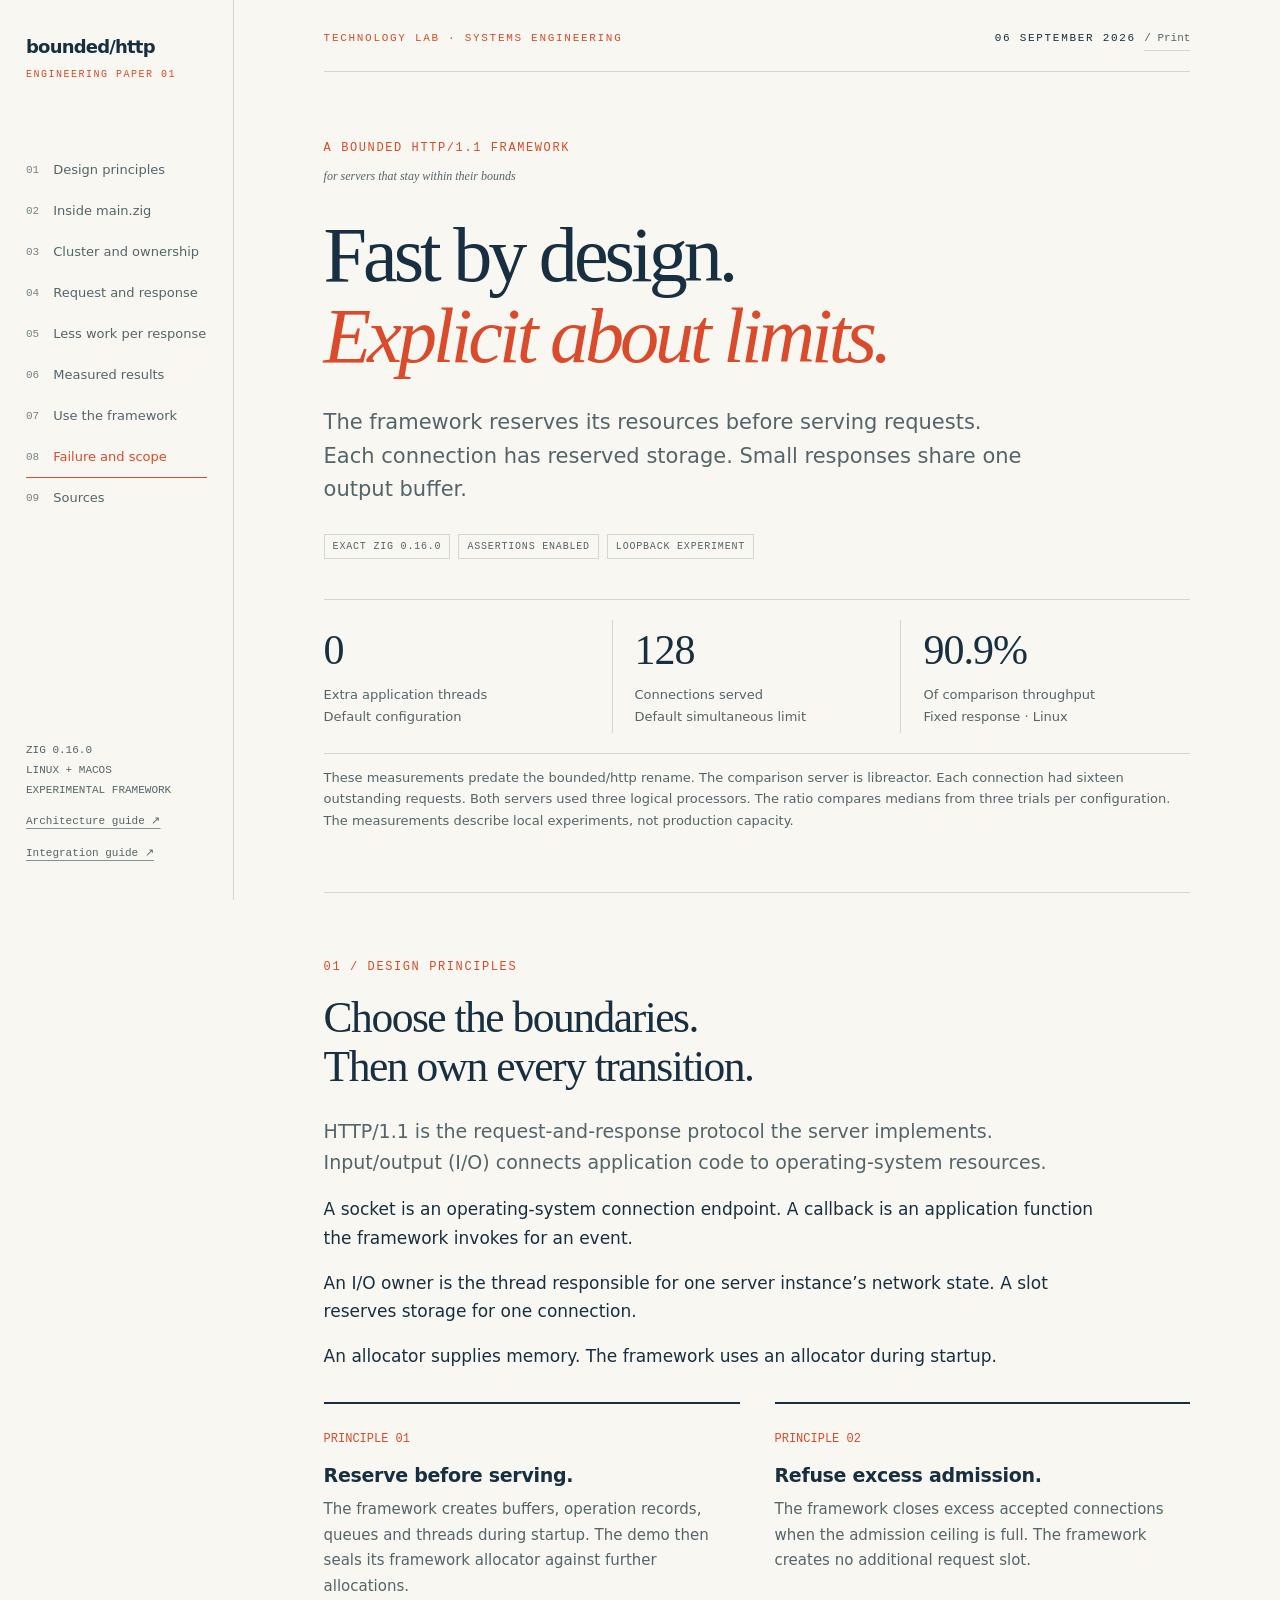
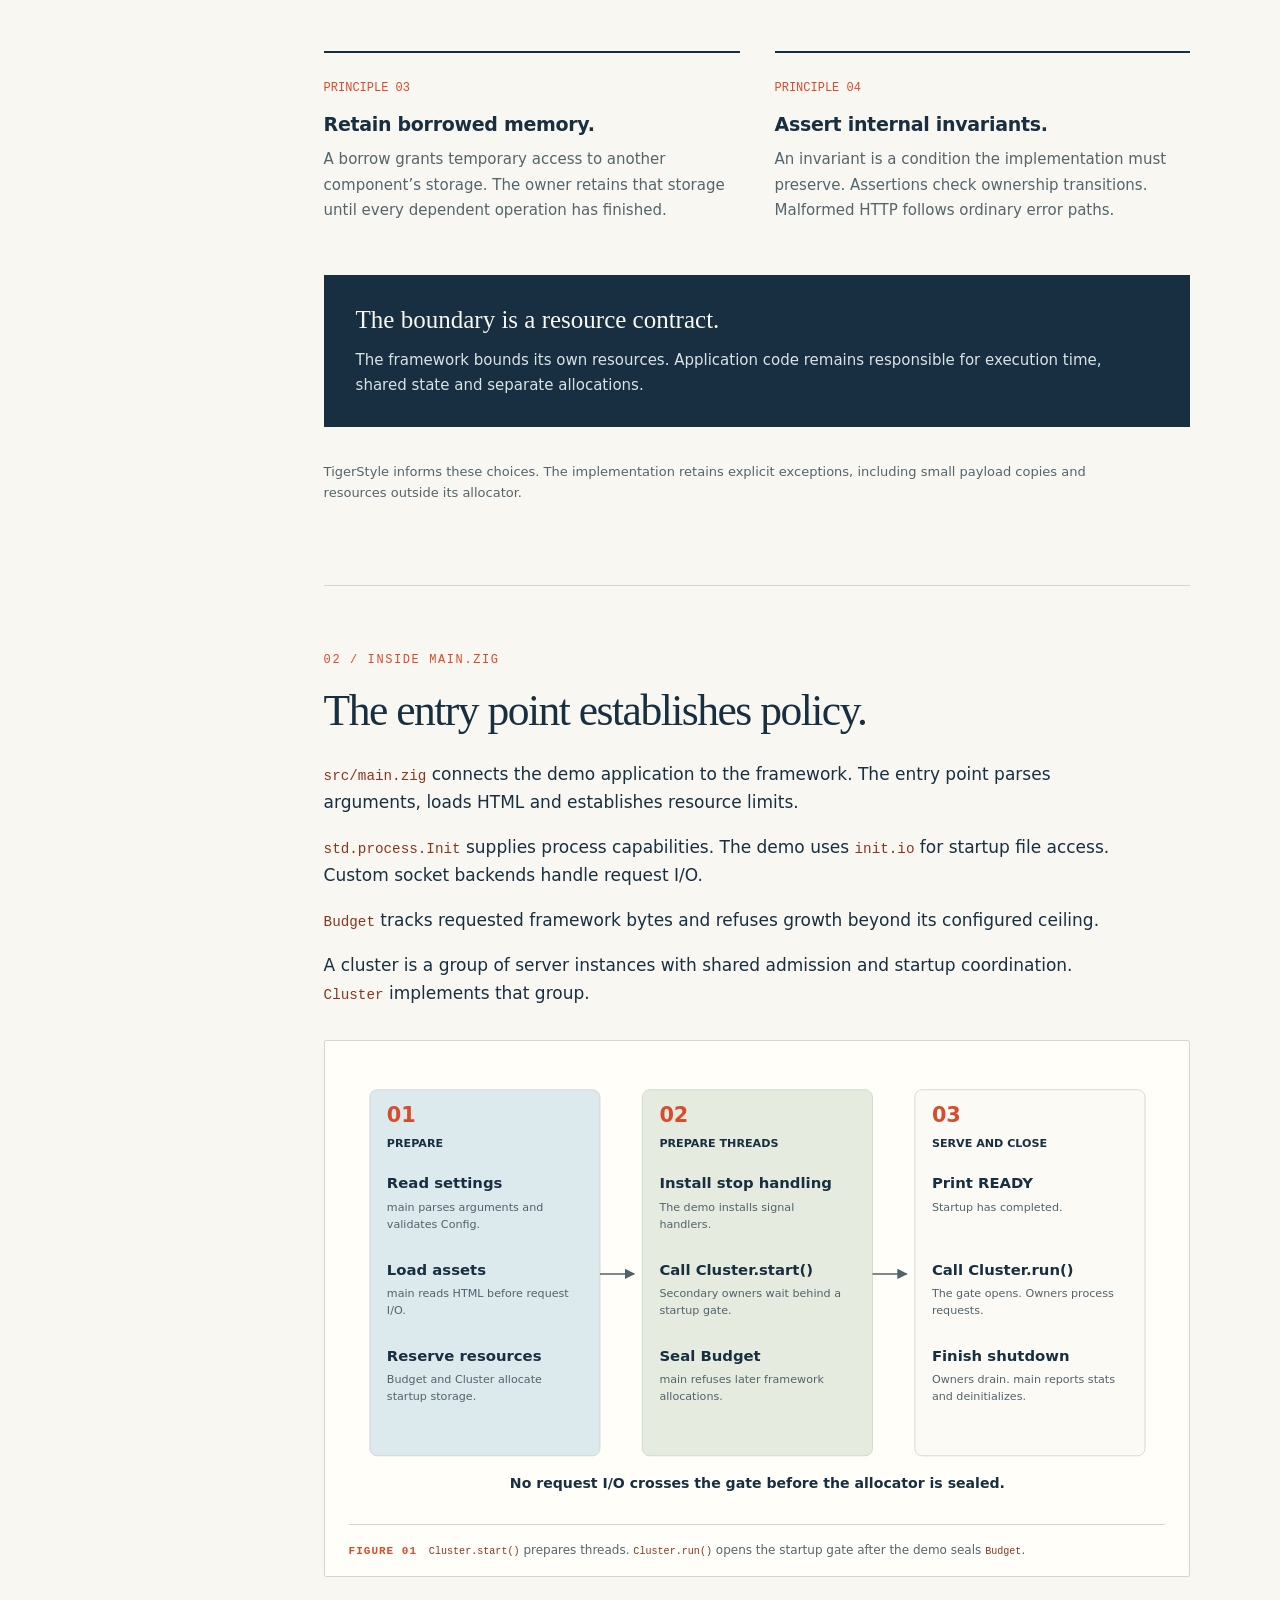
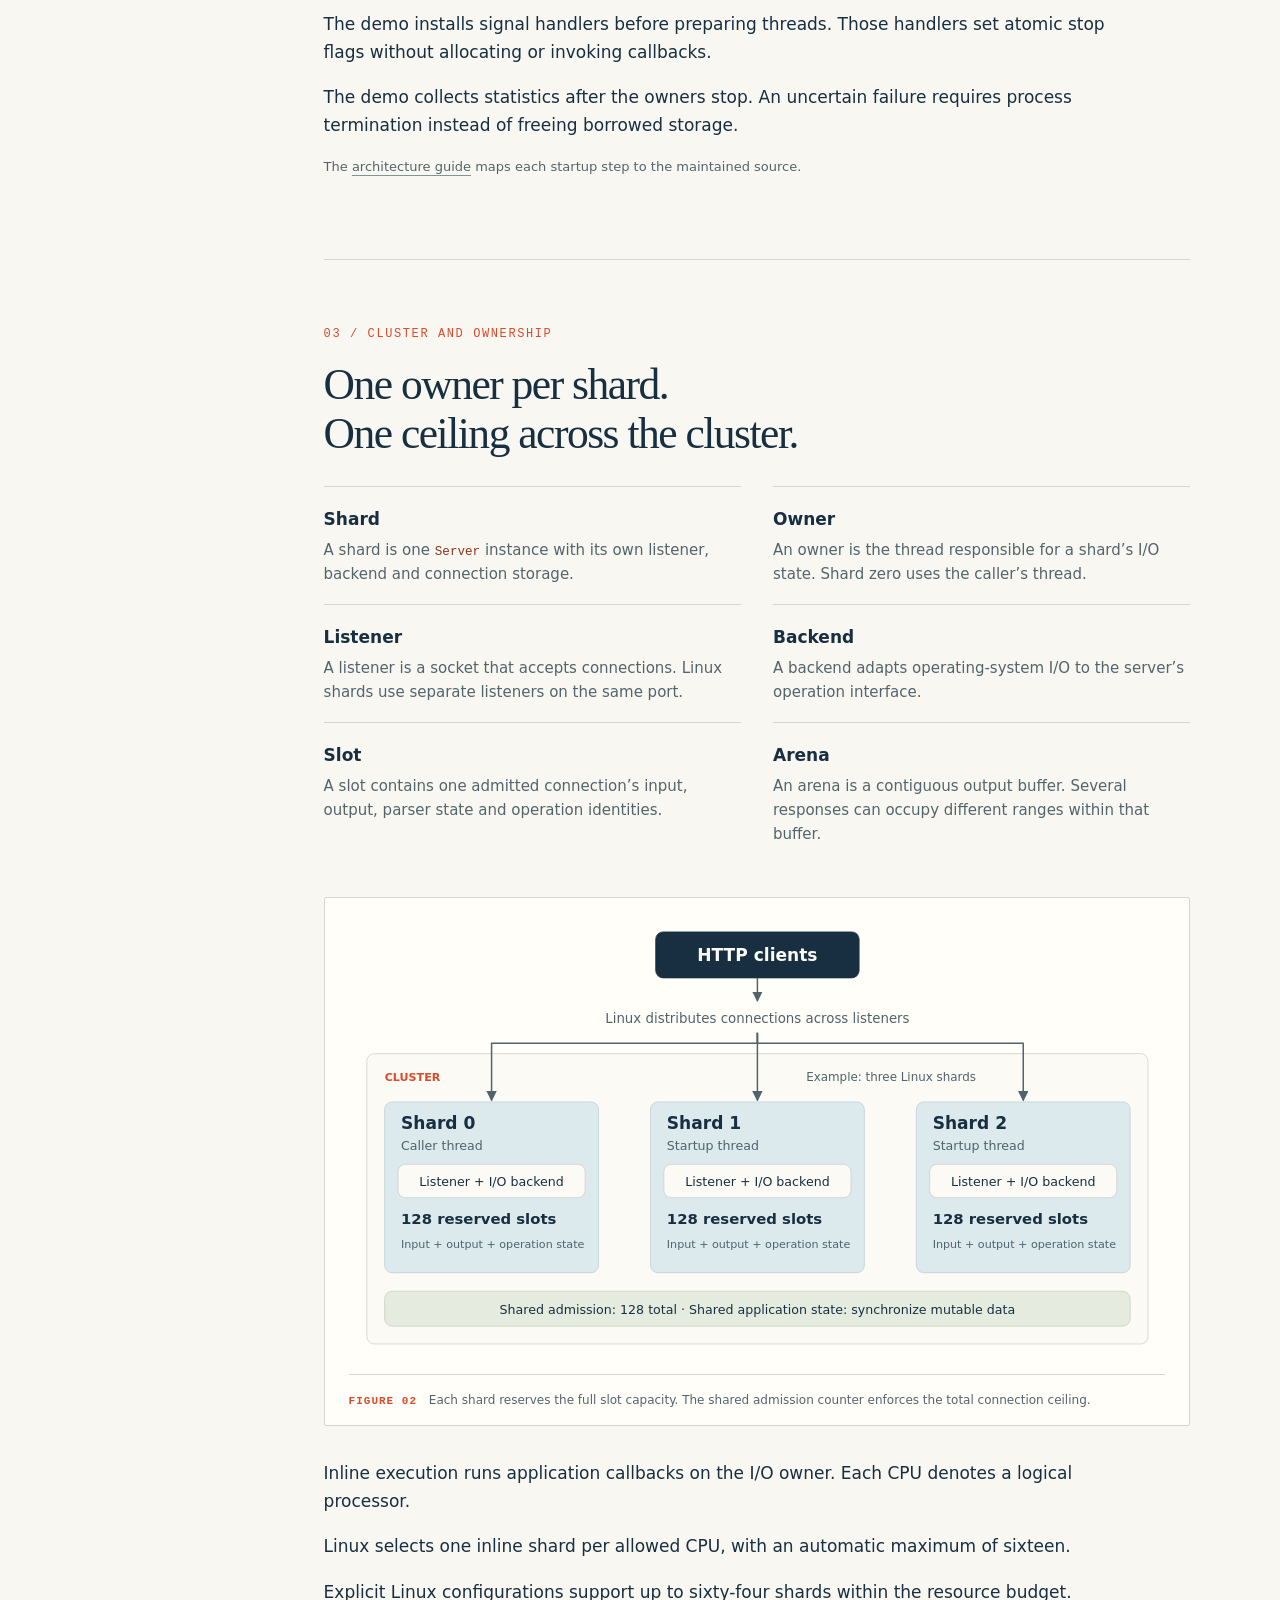
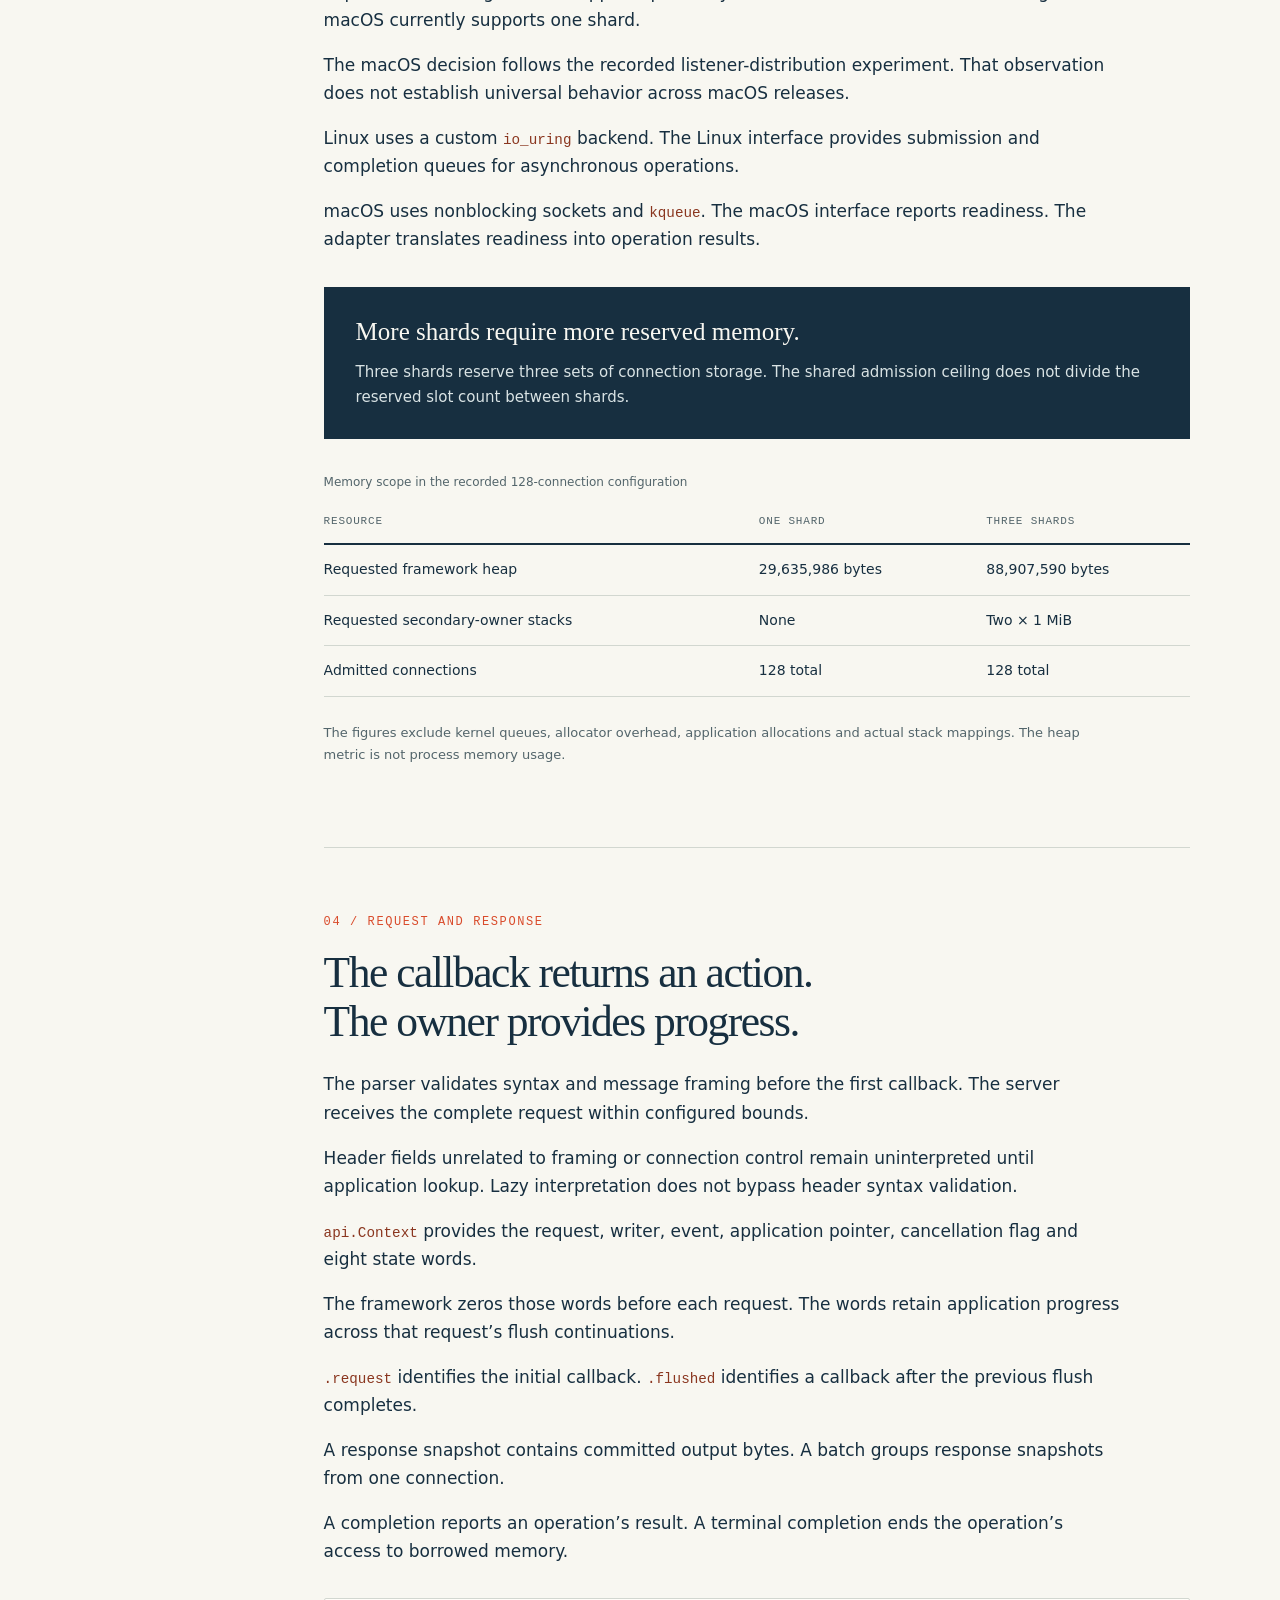
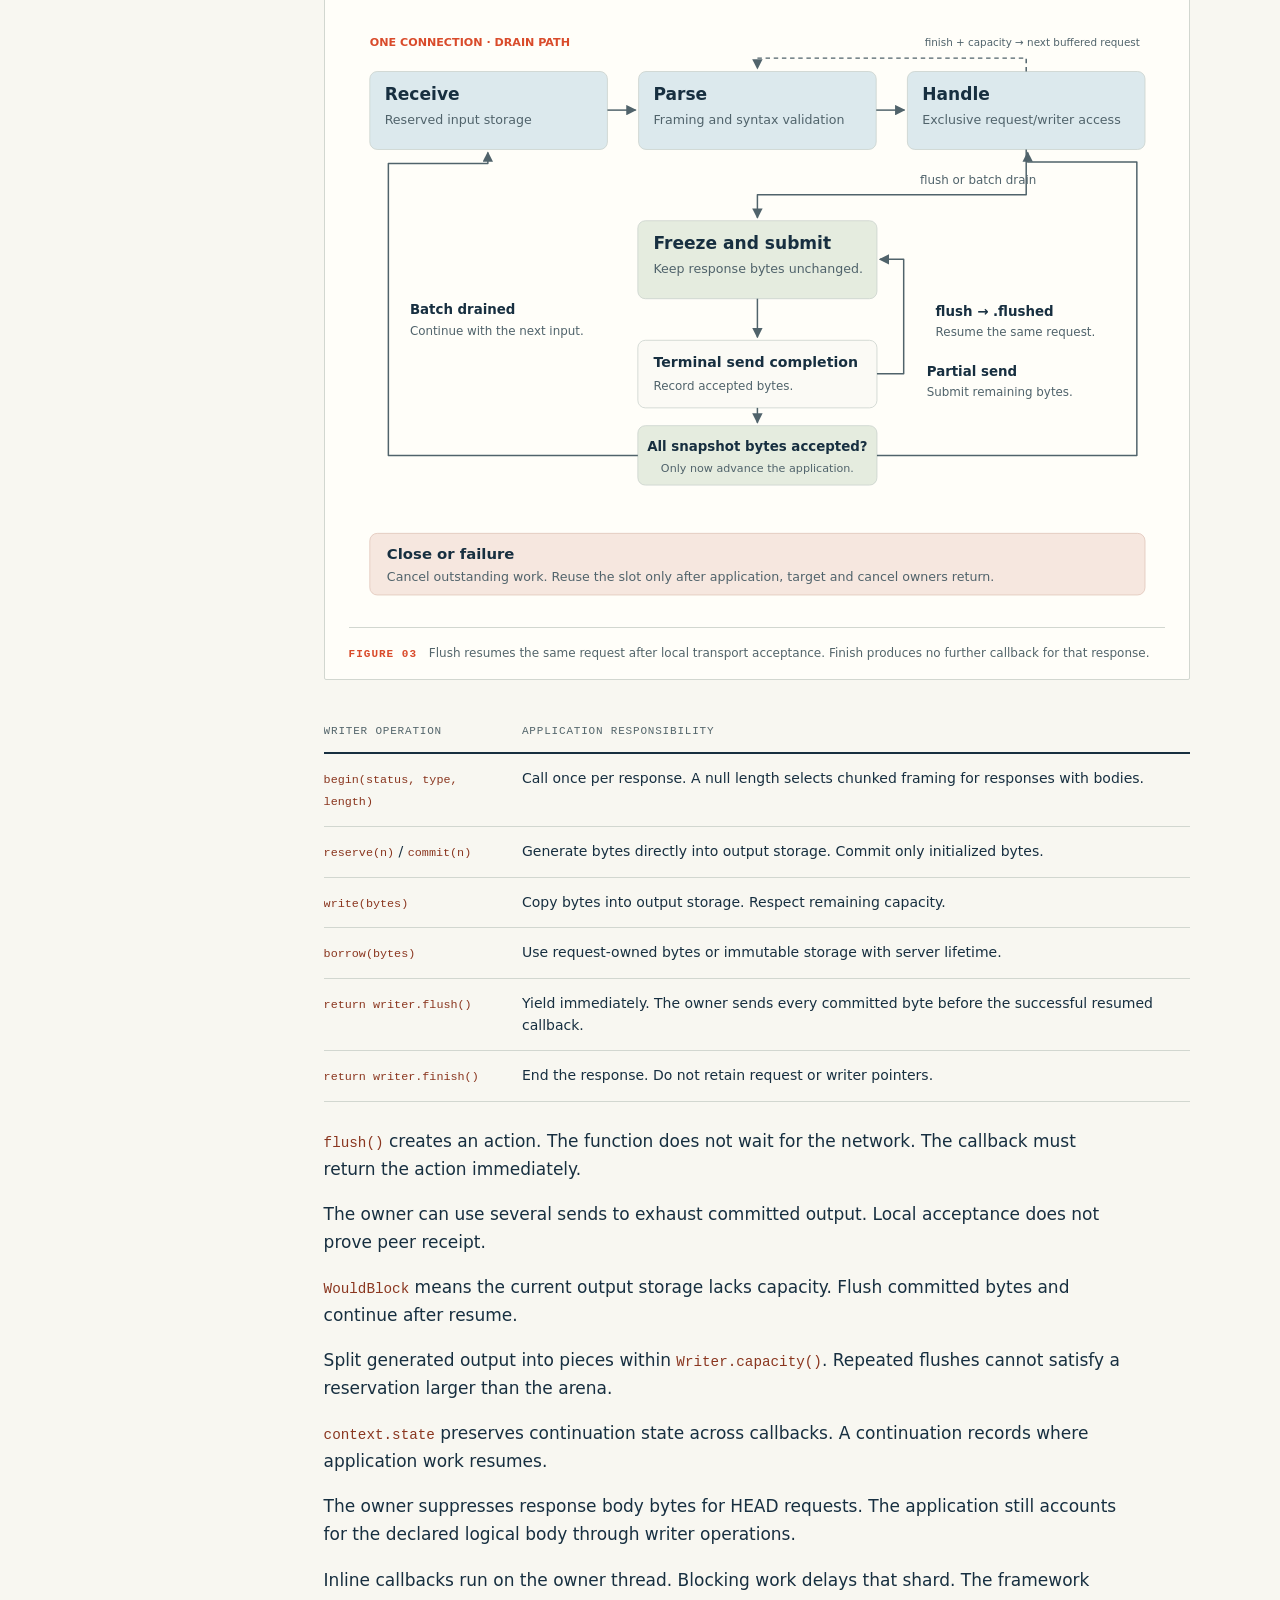
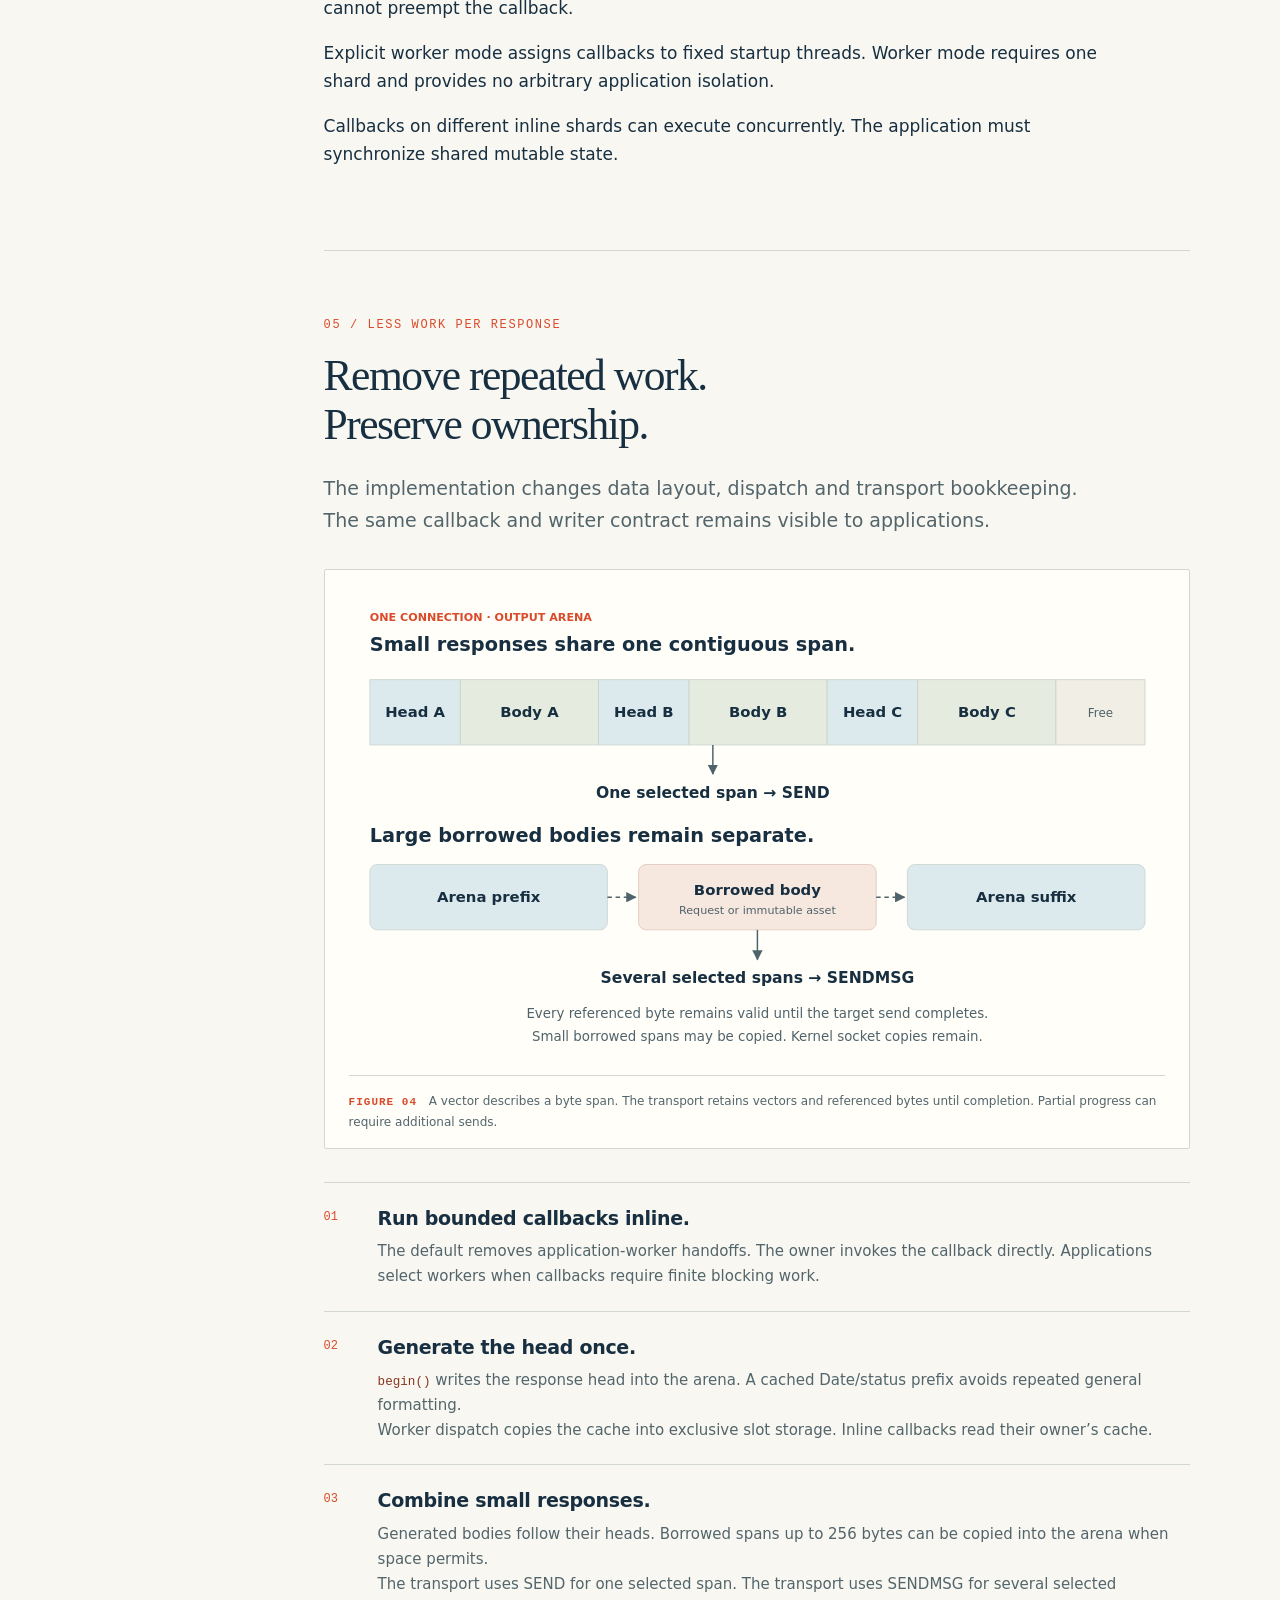
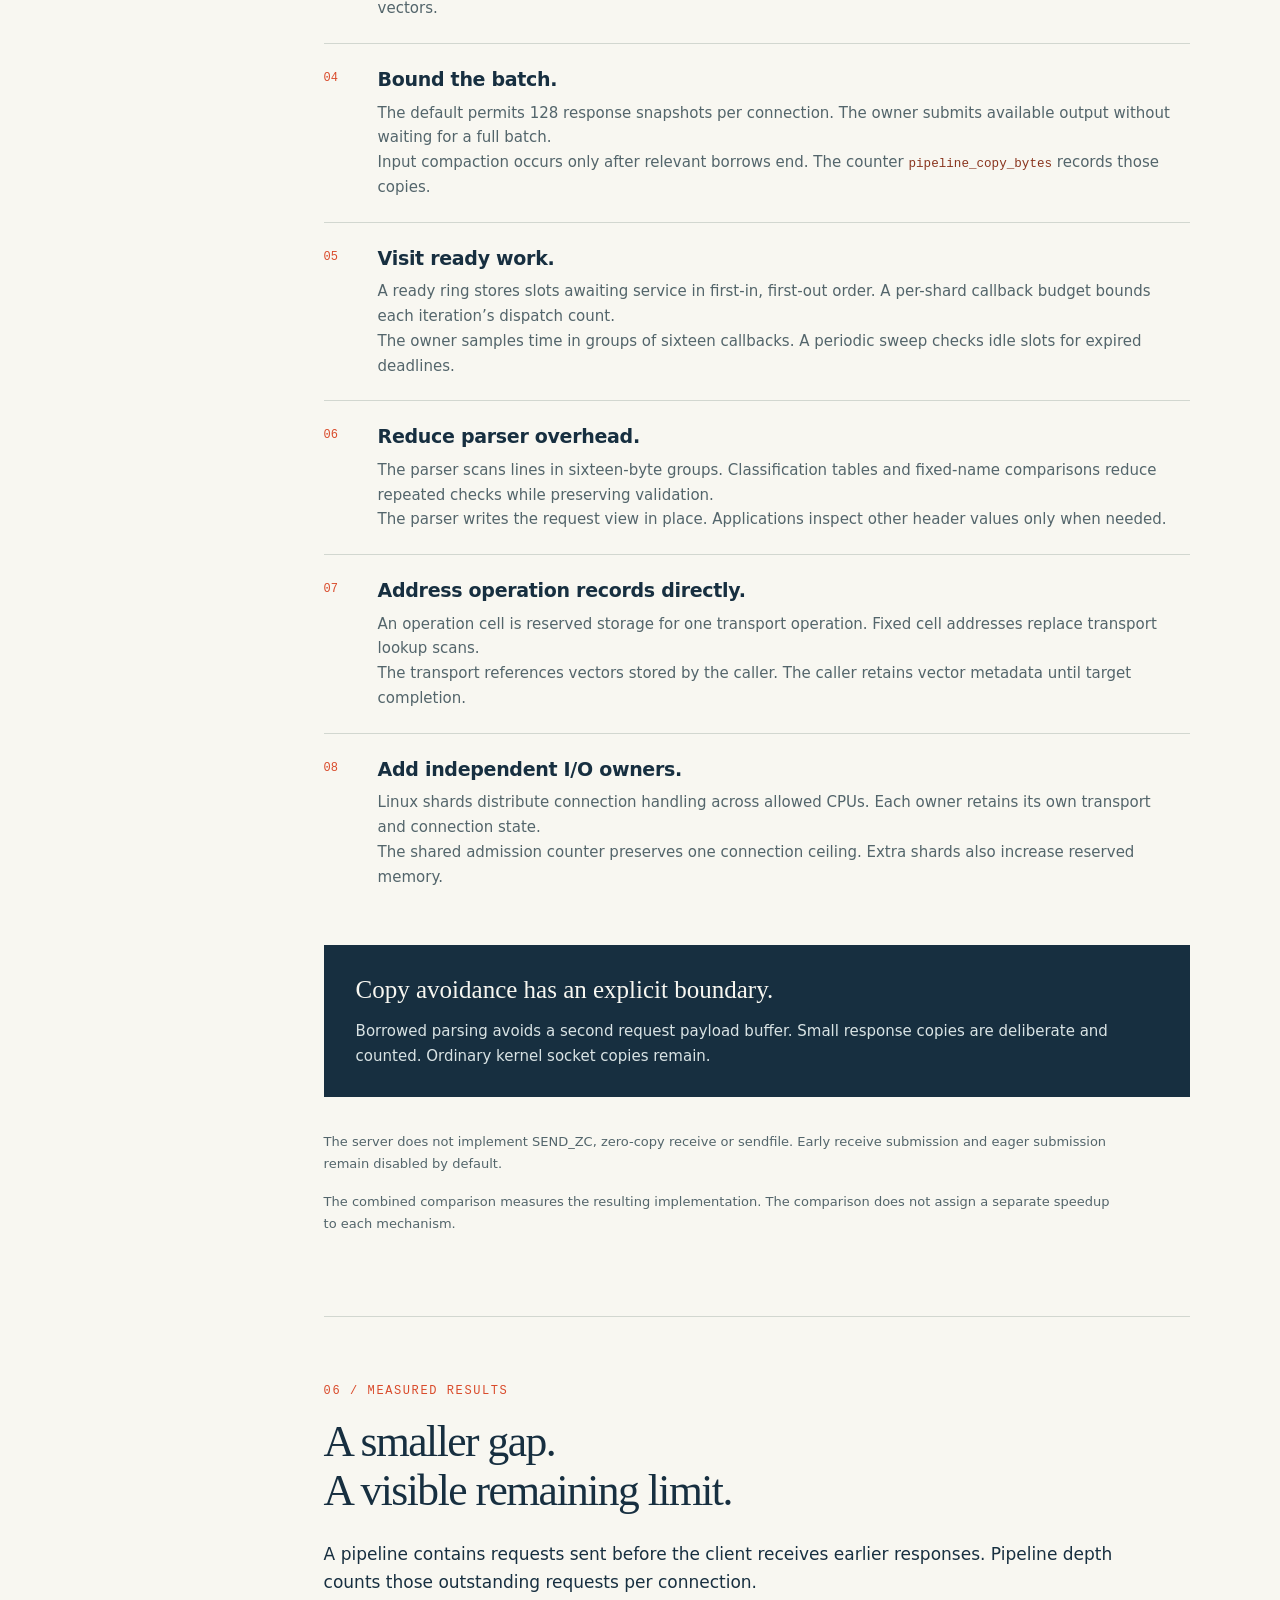
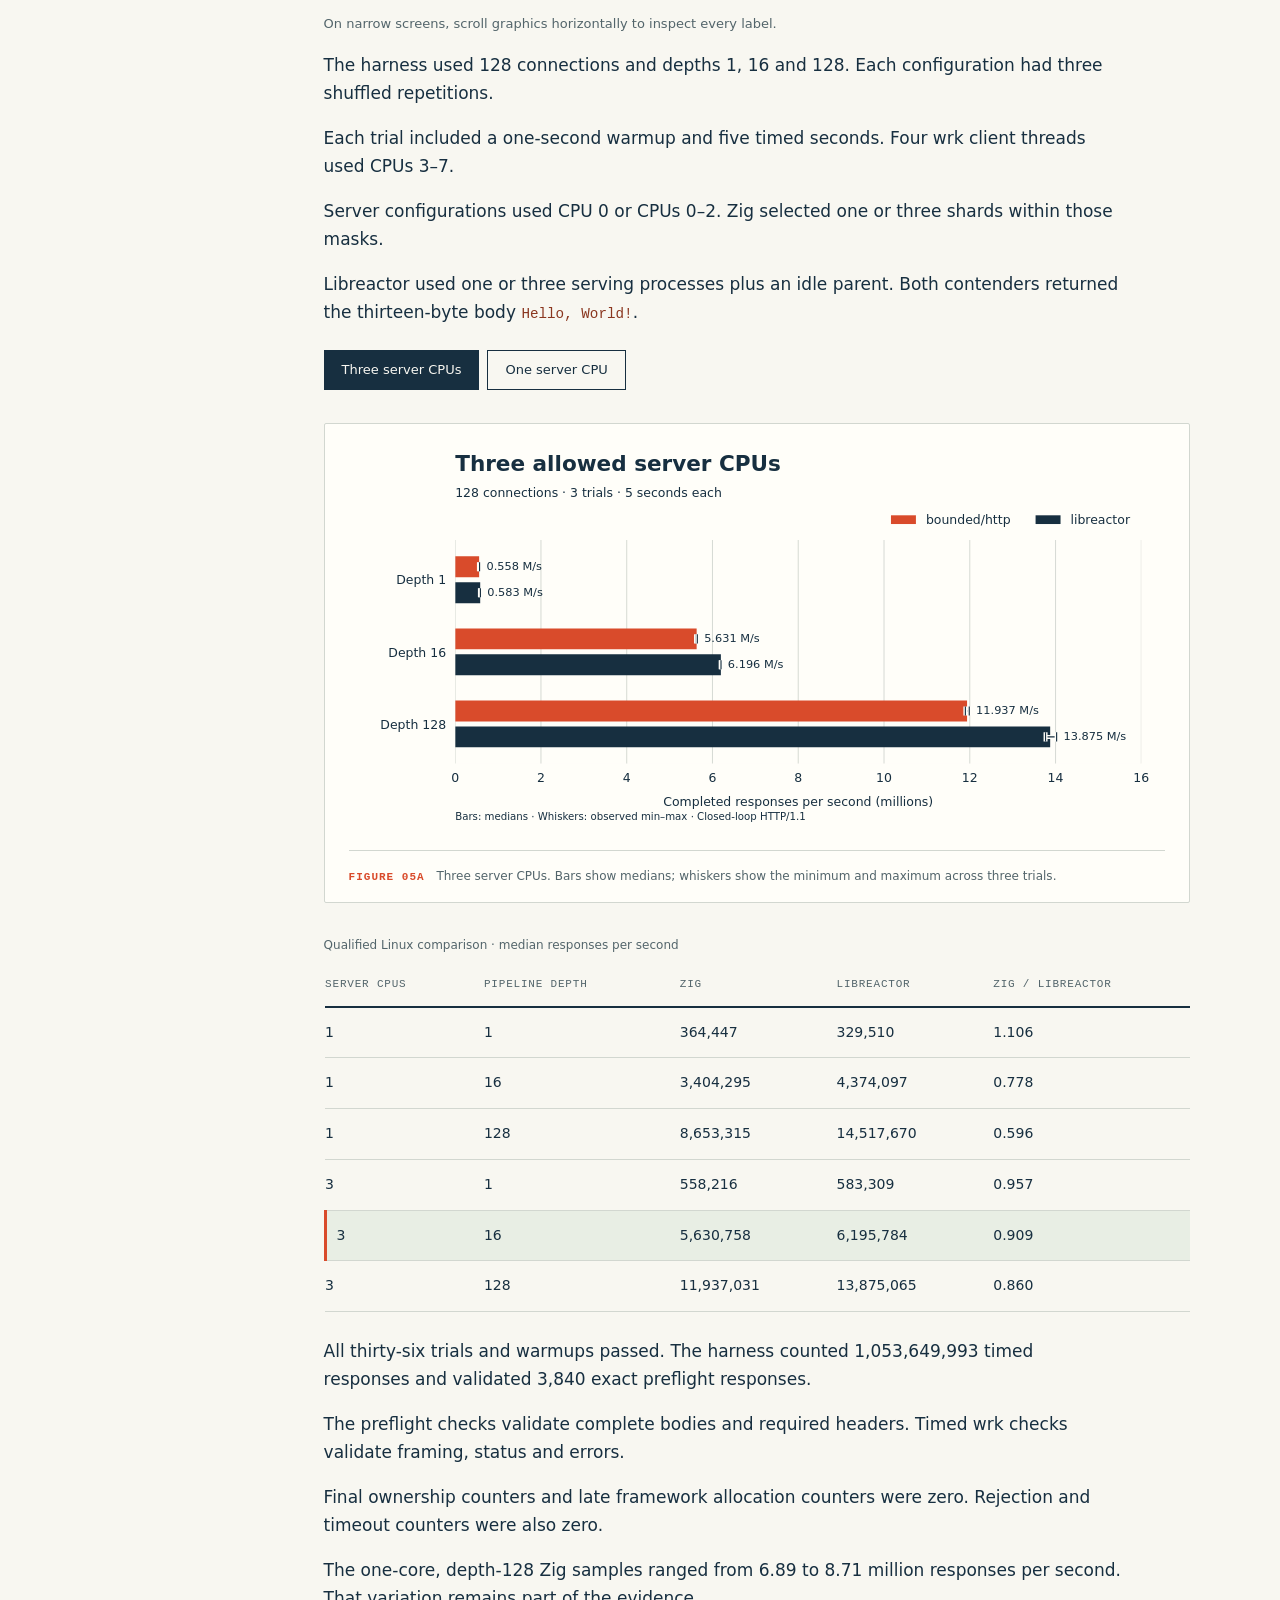
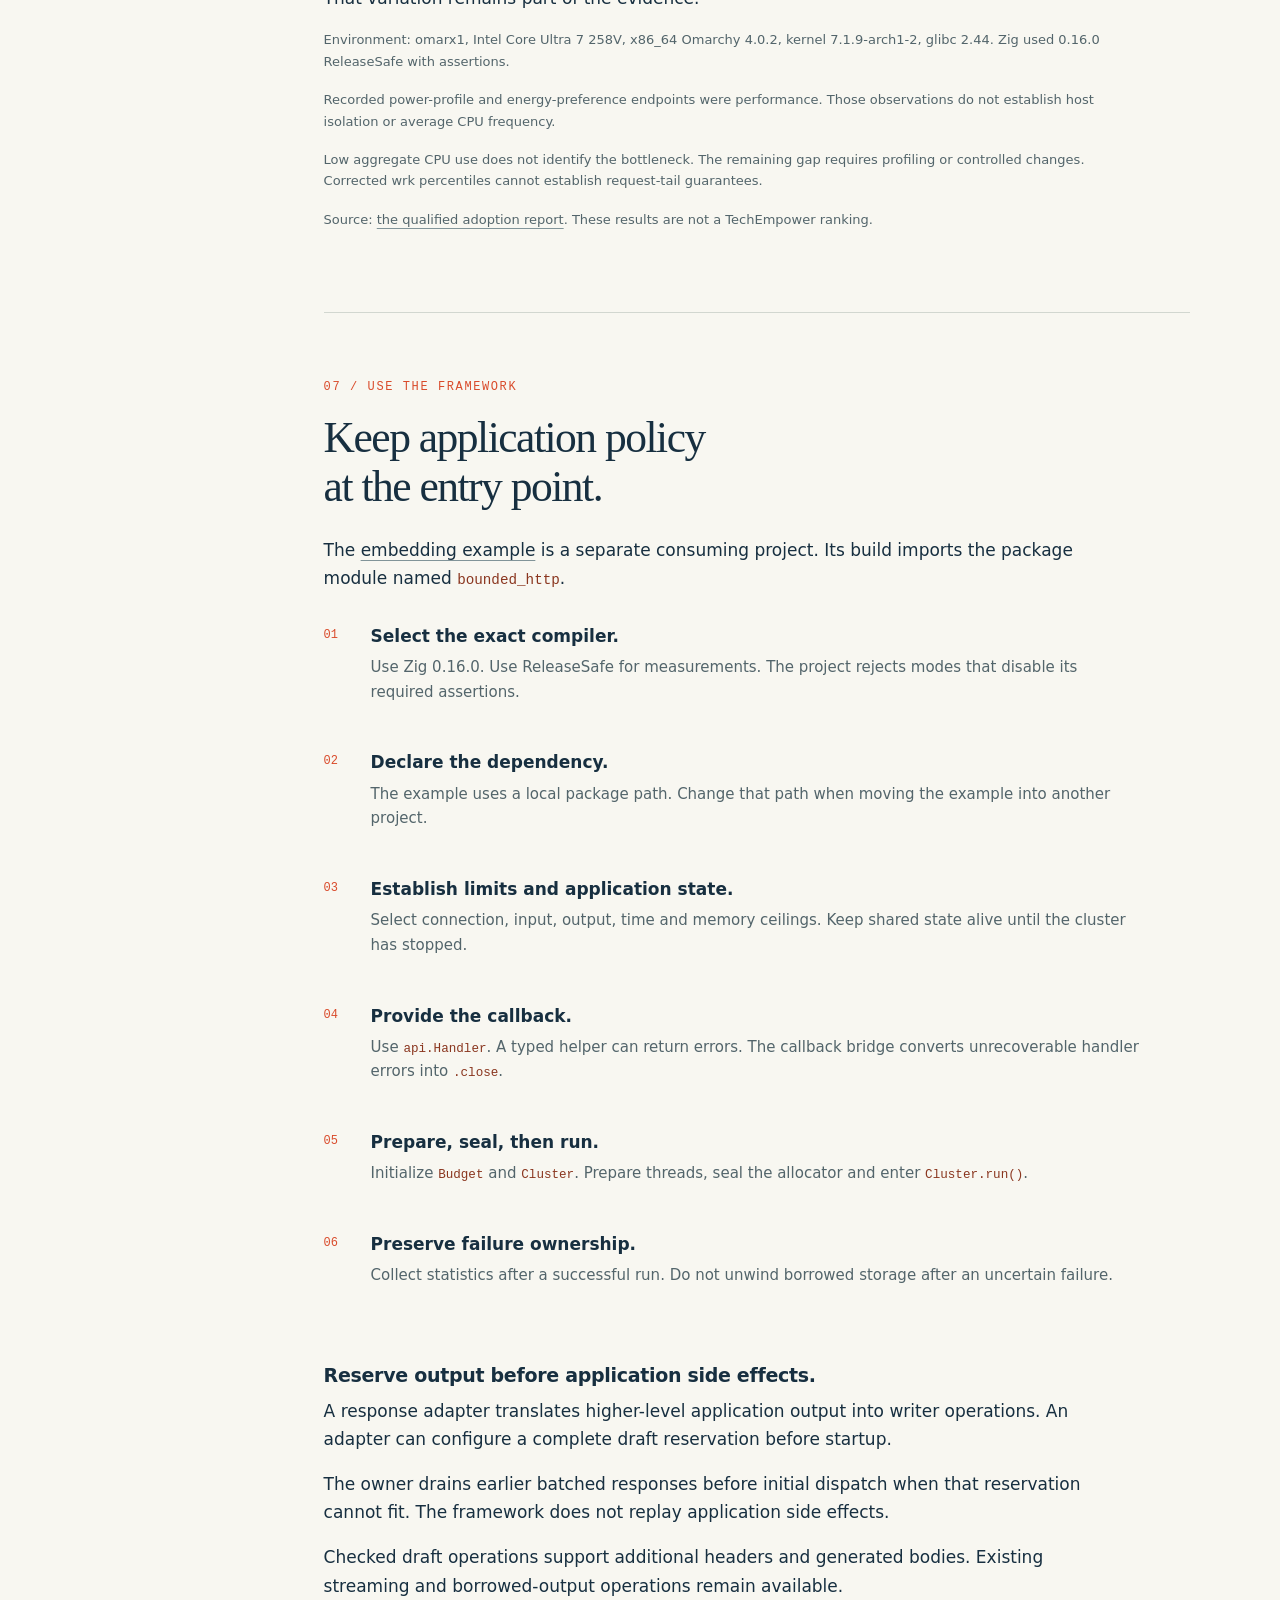
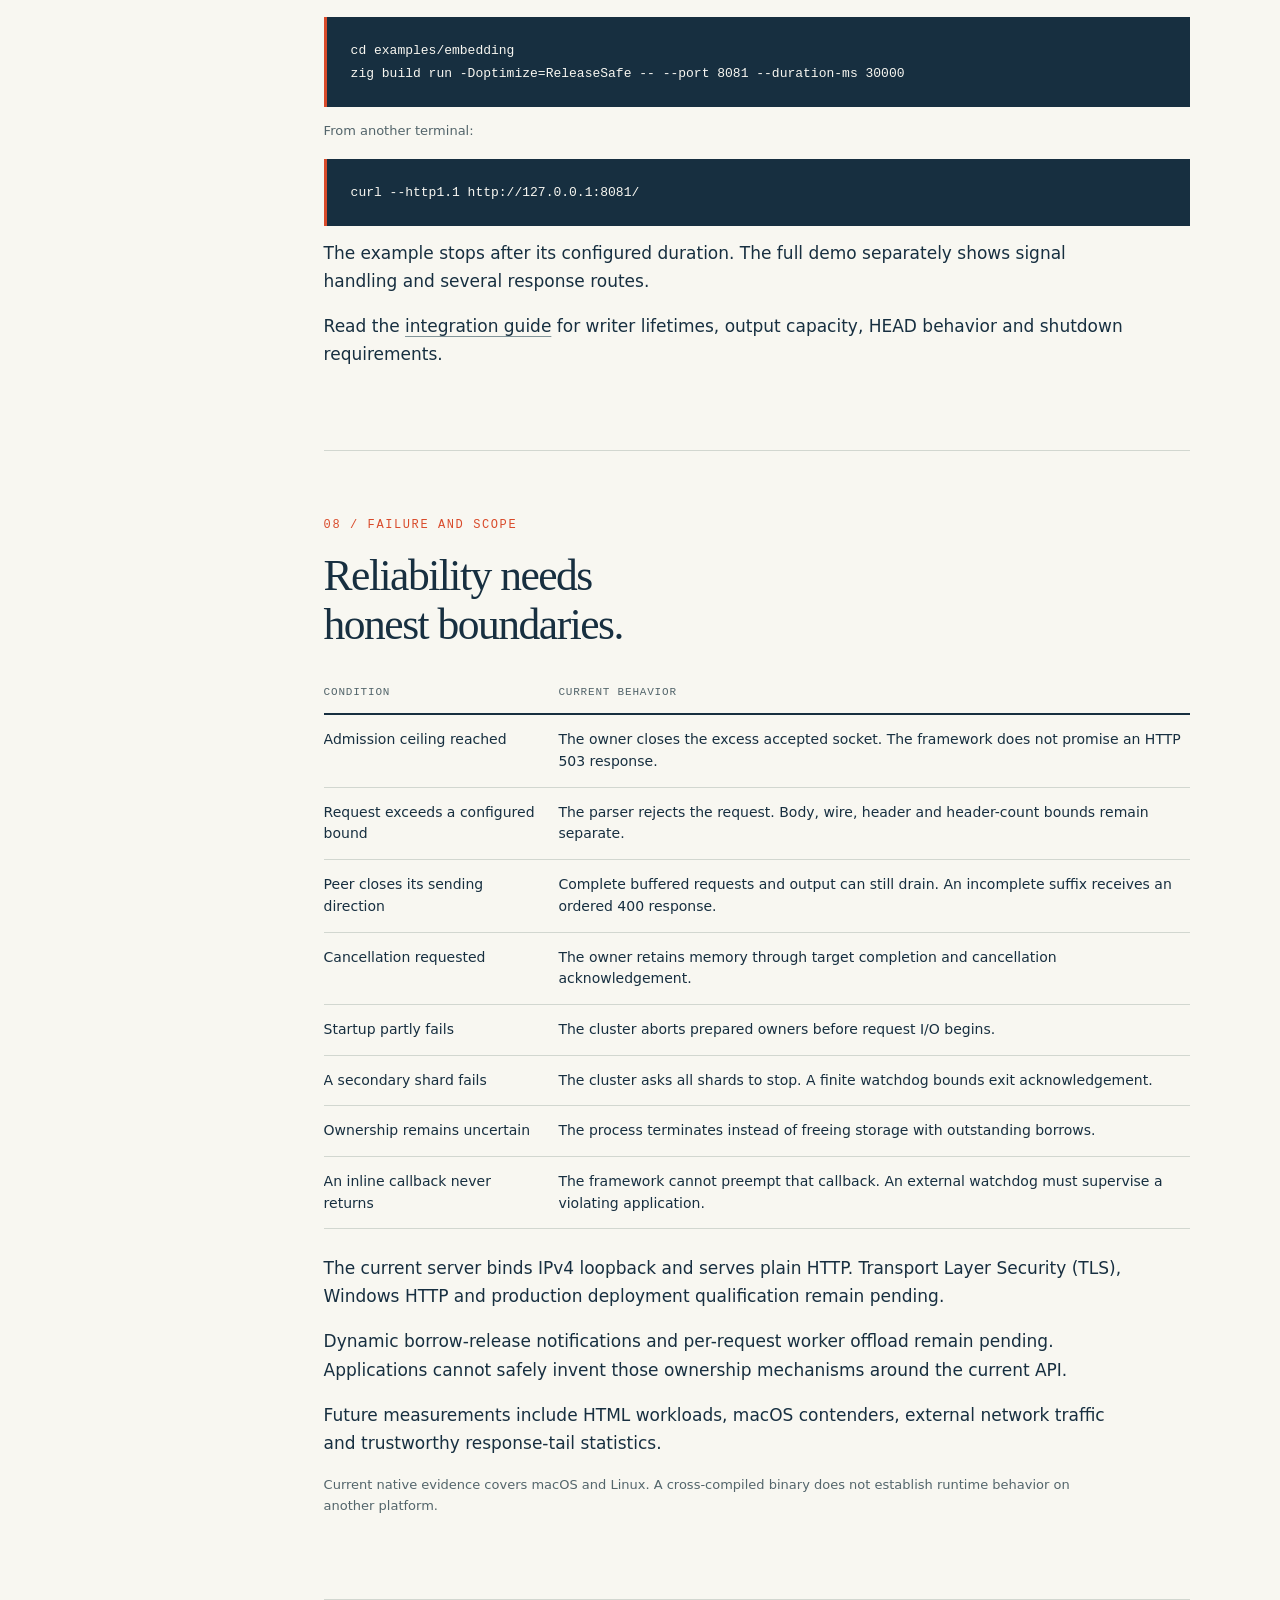
==== commit 64f59ad1: "Rename the package and executable to bounded-http" ====
--- a/docs/whitepaper.html
+++ b/docs/whitepaper.html
@@ -392,10 +392,10 @@
    </g>
    <g id="performance-3cpu-legend_1">
     <g id="performance-3cpu-patch_9">
-     <path d="M 503.187812 68.786424  L 525.187812 68.786424  L 525.187812 61.086424  L 503.187812 61.086424  z " style="fill: #d94b2b" />
+     <path d="M 477.731406 68.786424  L 499.731406 68.786424  L 499.731406 61.086424  L 477.731406 61.086424  z " style="fill: #d94b2b" />
     </g>
     <g id="performance-3cpu-text_20">
-     <text style="fill: #172f40; font: 11px 'DejaVu Sans', system-ui, -apple-system, 'Segoe UI', sans-serif; text-anchor: start" x="533.987812" y="68.786424" transform="rotate(-0 533.987812 68.786424)">Zig HTTP</text>
+     <text style="fill: #172f40; font: 11px 'DejaVu Sans', system-ui, -apple-system, 'Segoe UI', sans-serif; text-anchor: start" x="508.531406" y="68.786424" transform="rotate(-0 508.531406 68.786424)">bounded/http</text>
     </g>
     <g id="performance-3cpu-patch_10">
      <path d="M 605.207656 68.786424  L 627.207656 68.786424  L 627.207656 61.086424  L 605.207656 61.086424  z " style="fill: #172f40" />
@@ -420,7 +420,7 @@
    <rect x="93.6" y="82.944" width="604.8" height="196.992" />
   </clipPath>
  </defs>
-<title id="performance-3cpu-title">Three allowed server CPUs</title><desc id="performance-3cpu-desc">Depth 1: zig-http median 0.558216 million responses/s; range 0.553249 to 0.568547. Depth 16: zig-http median 5.630758 million responses/s; range 5.615917 to 5.646356. Depth 128: zig-http median 11.937031 million responses/s; range 11.897279 to 11.988298. Depth 1: libreactor median 0.583309 million responses/s; range 0.576265 to 0.588287. Depth 16: libreactor median 6.195784 million responses/s; range 6.190575 to 6.198996. Depth 128: libreactor median 13.875065 million responses/s; range 13.767128 to 14.025376.</desc></svg></div><figcaption><b>FIGURE 05A</b> Three server CPUs. Bars show medians; whiskers show the minimum and maximum across three trials.</figcaption></figure></div>
+<title id="performance-3cpu-title">Three allowed server CPUs</title><desc id="performance-3cpu-desc">Depth 1: bounded/http (recorded as zig-http) median 0.558216 million responses/s; range 0.553249 to 0.568547. Depth 16: bounded/http (recorded as zig-http) median 5.630758 million responses/s; range 5.615917 to 5.646356. Depth 128: bounded/http (recorded as zig-http) median 11.937031 million responses/s; range 11.897279 to 11.988298. Depth 1: libreactor median 0.583309 million responses/s; range 0.576265 to 0.588287. Depth 16: libreactor median 6.195784 million responses/s; range 6.190575 to 6.198996. Depth 128: libreactor median 13.875065 million responses/s; range 13.767128 to 14.025376.</desc></svg></div><figcaption><b>FIGURE 05A</b> Three server CPUs. Bars show medians; whiskers show the minimum and maximum across three trials.</figcaption></figure></div>
 <div class="cpu-panel" data-panel="1"><figure class="figure"><div class="figure-scroll" tabindex="0" aria-label="One-processor performance chart"><svg xmlns="http://www.w3.org/2000/svg" xmlns:dc="http://purl.org/dc/elements/1.1/" xmlns:ns2="http://creativecommons.org/ns#" xmlns:rdf="http://www.w3.org/1999/02/22-rdf-syntax-ns#" viewBox="0 0 720 345.6" version="1.1" class="chart-svg" role="img" aria-labelledby="performance-1cpu-title performance-1cpu-desc">
  <metadata>
   <rdf:RDF>
@@ -662,10 +662,10 @@
    </g>
    <g id="performance-1cpu-legend_1">
     <g id="performance-1cpu-patch_9">
-     <path d="M 503.187812 68.786424  L 525.187812 68.786424  L 525.187812 61.086424  L 503.187812 61.086424  z " style="fill: #d94b2b" />
+     <path d="M 477.731406 68.786424  L 499.731406 68.786424  L 499.731406 61.086424  L 477.731406 61.086424  z " style="fill: #d94b2b" />
     </g>
     <g id="performance-1cpu-text_20">
-     <text style="fill: #172f40; font: 11px 'DejaVu Sans', system-ui, -apple-system, 'Segoe UI', sans-serif; text-anchor: start" x="533.987812" y="68.786424" transform="rotate(-0 533.987812 68.786424)">Zig HTTP</text>
+     <text style="fill: #172f40; font: 11px 'DejaVu Sans', system-ui, -apple-system, 'Segoe UI', sans-serif; text-anchor: start" x="508.531406" y="68.786424" transform="rotate(-0 508.531406 68.786424)">bounded/http</text>
     </g>
     <g id="performance-1cpu-patch_10">
      <path d="M 605.207656 68.786424  L 627.207656 68.786424  L 627.207656 61.086424  L 605.207656 61.086424  z " style="fill: #172f40" />
@@ -690,7 +690,7 @@
    <rect x="93.6" y="82.944" width="604.8" height="196.992" />
   </clipPath>
  </defs>
-<title id="performance-1cpu-title">One allowed server CPU</title><desc id="performance-1cpu-desc">Depth 1: zig-http median 0.364447 million responses/s; range 0.362423 to 0.366211. Depth 16: zig-http median 3.404295 million responses/s; range 3.360874 to 3.412642. Depth 128: zig-http median 8.653315 million responses/s; range 6.887168 to 8.707278. Depth 1: libreactor median 0.329510 million responses/s; range 0.329350 to 0.330812. Depth 16: libreactor median 4.374097 million responses/s; range 4.280703 to 4.452351. Depth 128: libreactor median 14.517670 million responses/s; range 14.417633 to 14.602107.</desc></svg></div><figcaption><b>FIGURE 05B</b> One server CPU. The deepest pipeline retains a substantial efficiency gap.</figcaption></figure></div>
+<title id="performance-1cpu-title">One allowed server CPU</title><desc id="performance-1cpu-desc">Depth 1: bounded/http (recorded as zig-http) median 0.364447 million responses/s; range 0.362423 to 0.366211. Depth 16: bounded/http (recorded as zig-http) median 3.404295 million responses/s; range 3.360874 to 3.412642. Depth 128: bounded/http (recorded as zig-http) median 8.653315 million responses/s; range 6.887168 to 8.707278. Depth 1: libreactor median 0.329510 million responses/s; range 0.329350 to 0.330812. Depth 16: libreactor median 4.374097 million responses/s; range 4.280703 to 4.452351. Depth 128: libreactor median 14.517670 million responses/s; range 14.417633 to 14.602107.</desc></svg></div><figcaption><b>FIGURE 05B</b> One server CPU. The deepest pipeline retains a substantial efficiency gap.</figcaption></figure></div>
 <div class="table-wrap"><table class="numbers"><caption>Qualified Linux comparison · median responses per second</caption><thead><tr><th>Server CPUs</th><th>Pipeline depth</th><th>Zig</th><th>libreactor</th><th>Zig / libreactor</th></tr></thead><tbody>
 <tr><td>1</td><td>1</td><td>364,447</td><td>329,510</td><td>1.106</td></tr><tr><td>1</td><td>16</td><td>3,404,295</td><td>4,374,097</td><td>0.778</td></tr><tr><td>1</td><td>128</td><td>8,653,315</td><td>14,517,670</td><td>0.596</td></tr>
 <tr><td>3</td><td>1</td><td>558,216</td><td>583,309</td><td>0.957</td></tr><tr class="highlight"><td>3</td><td>16</td><td>5,630,758</td><td>6,195,784</td><td>0.909</td></tr><tr><td>3</td><td>128</td><td>11,937,031</td><td>13,875,065</td><td>0.860</td></tr>
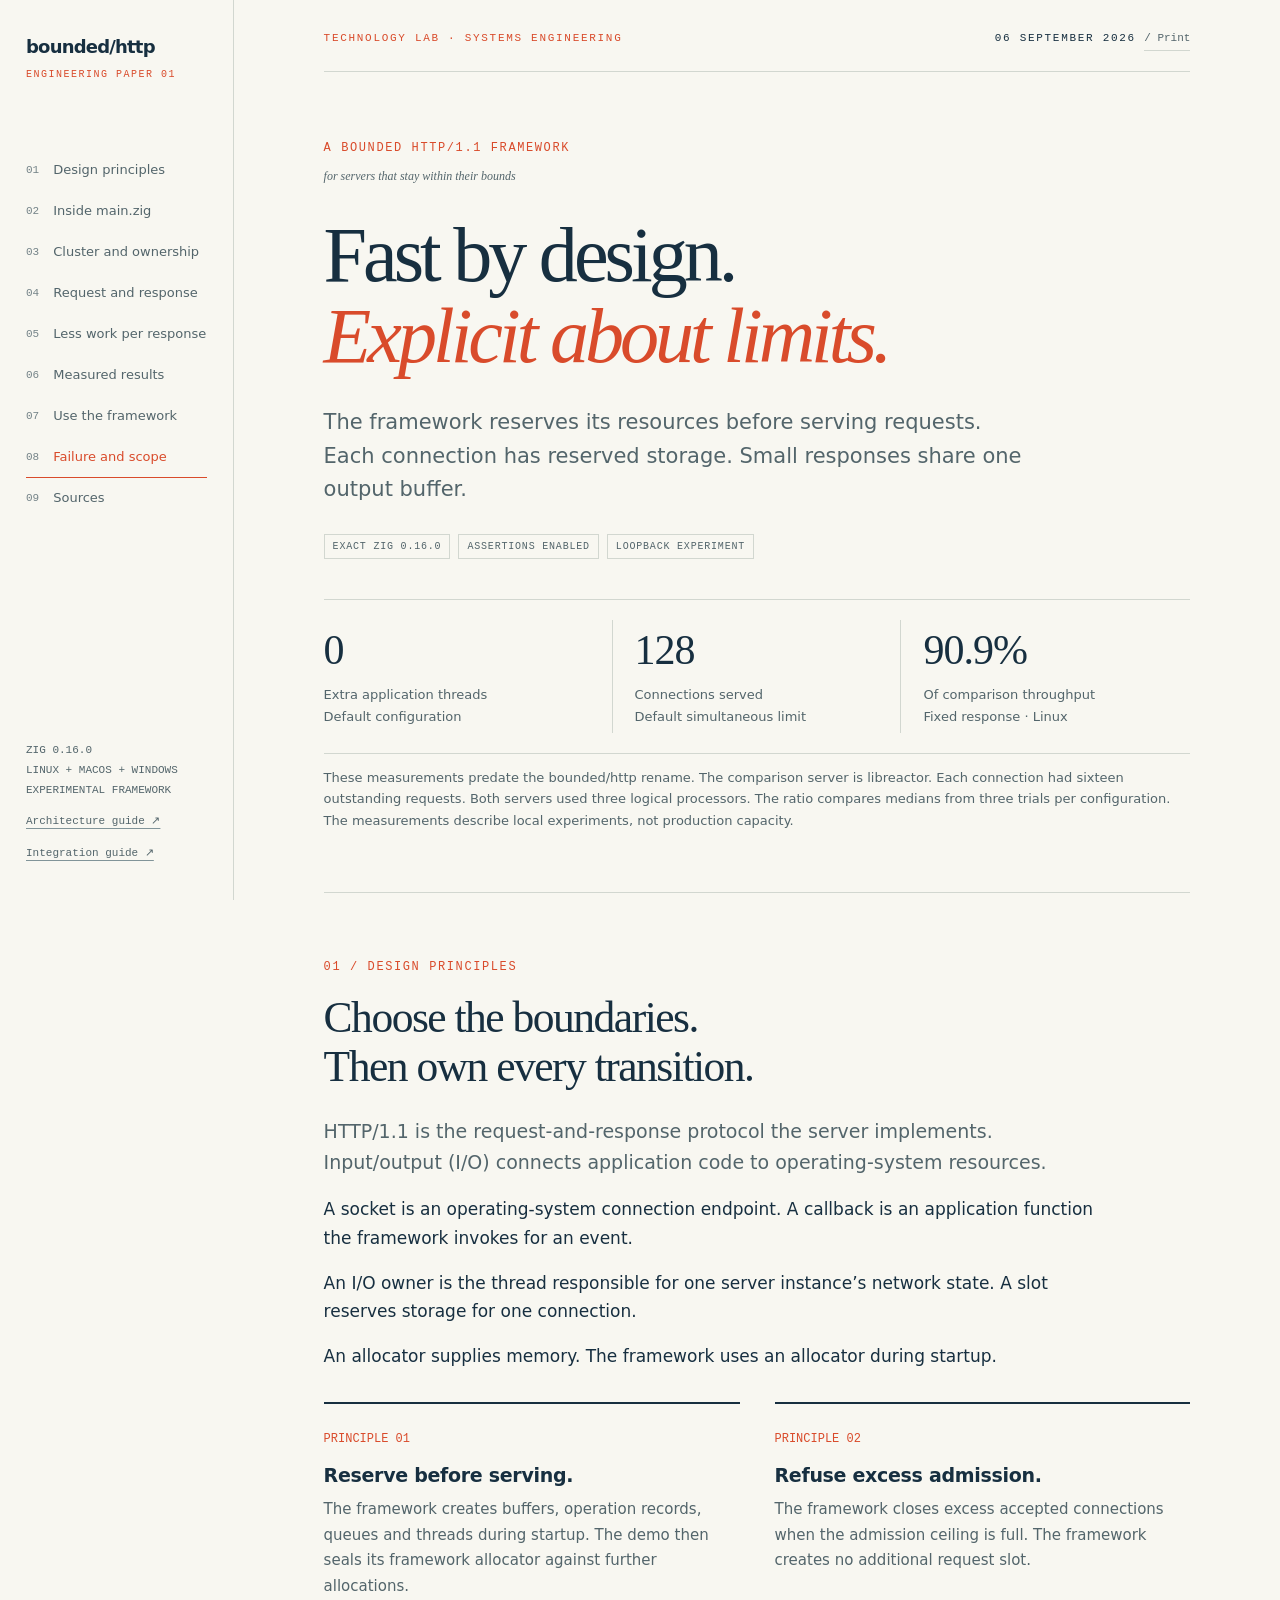
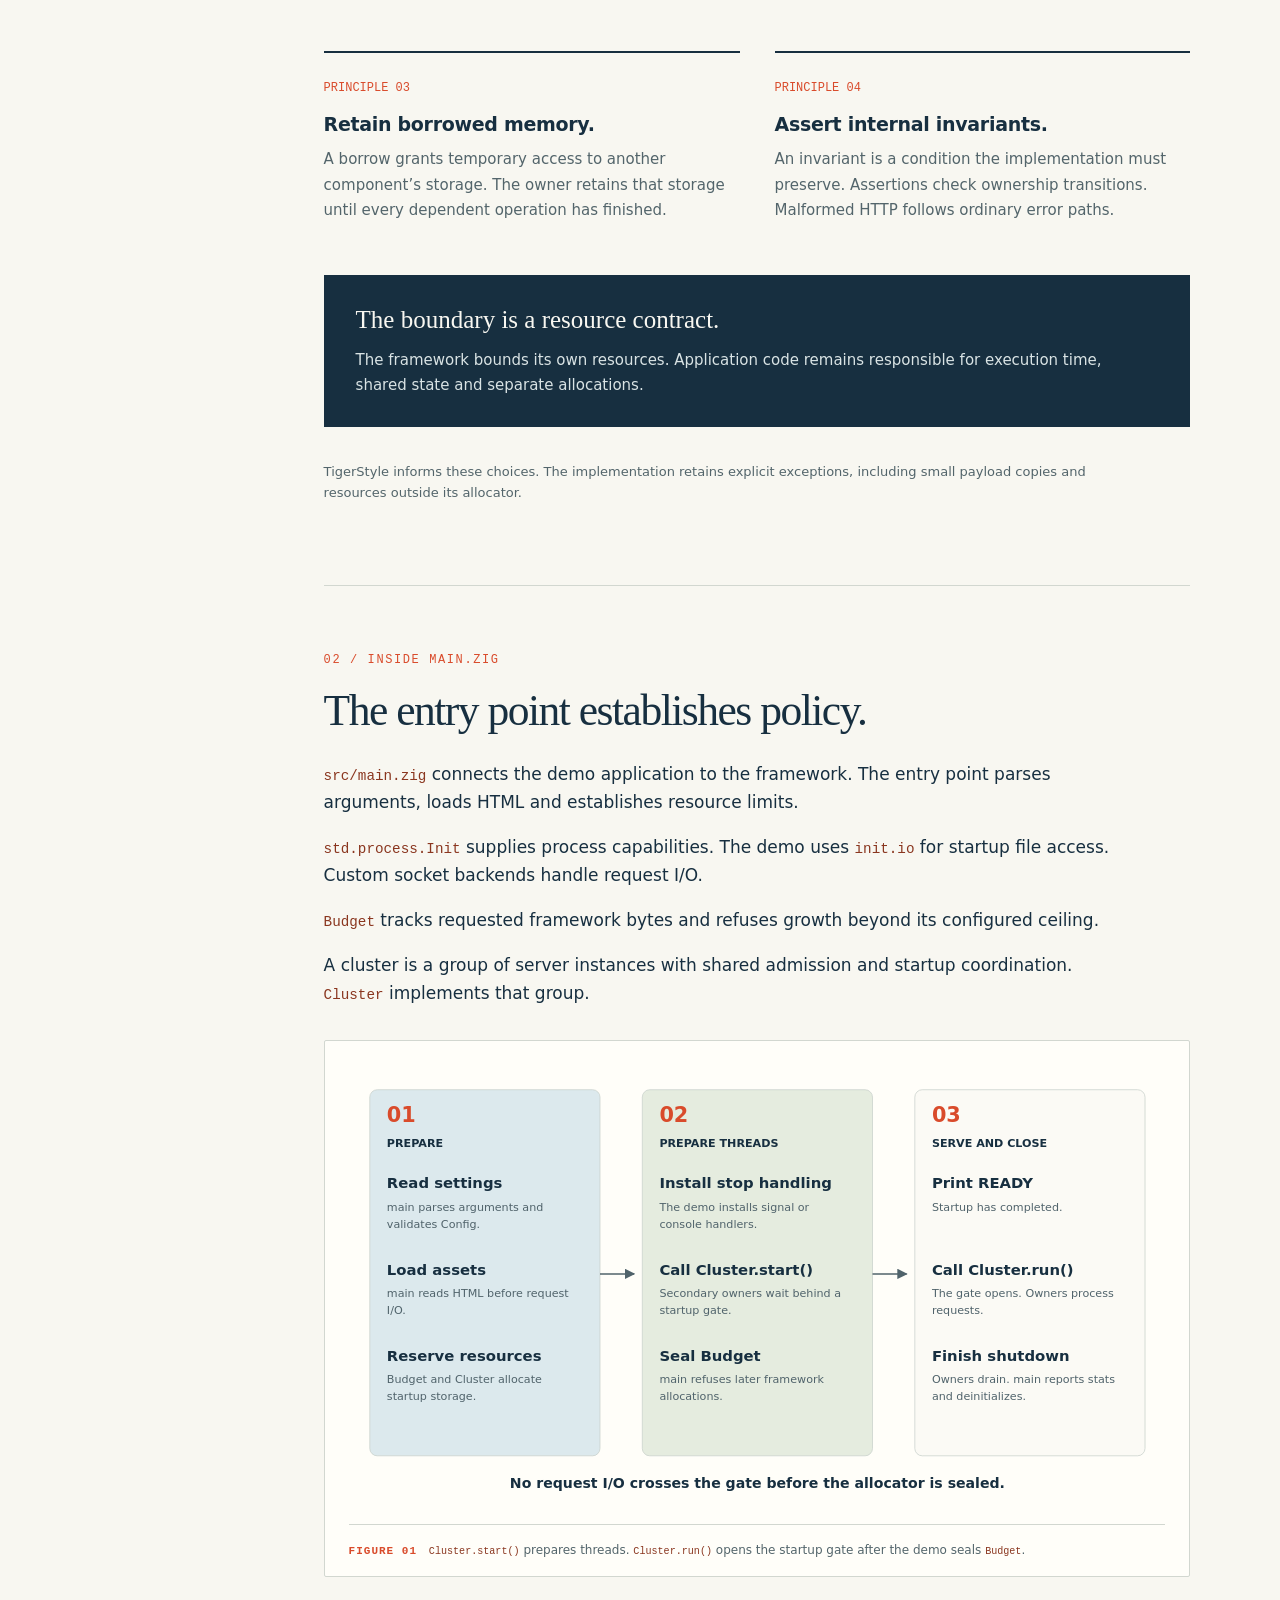
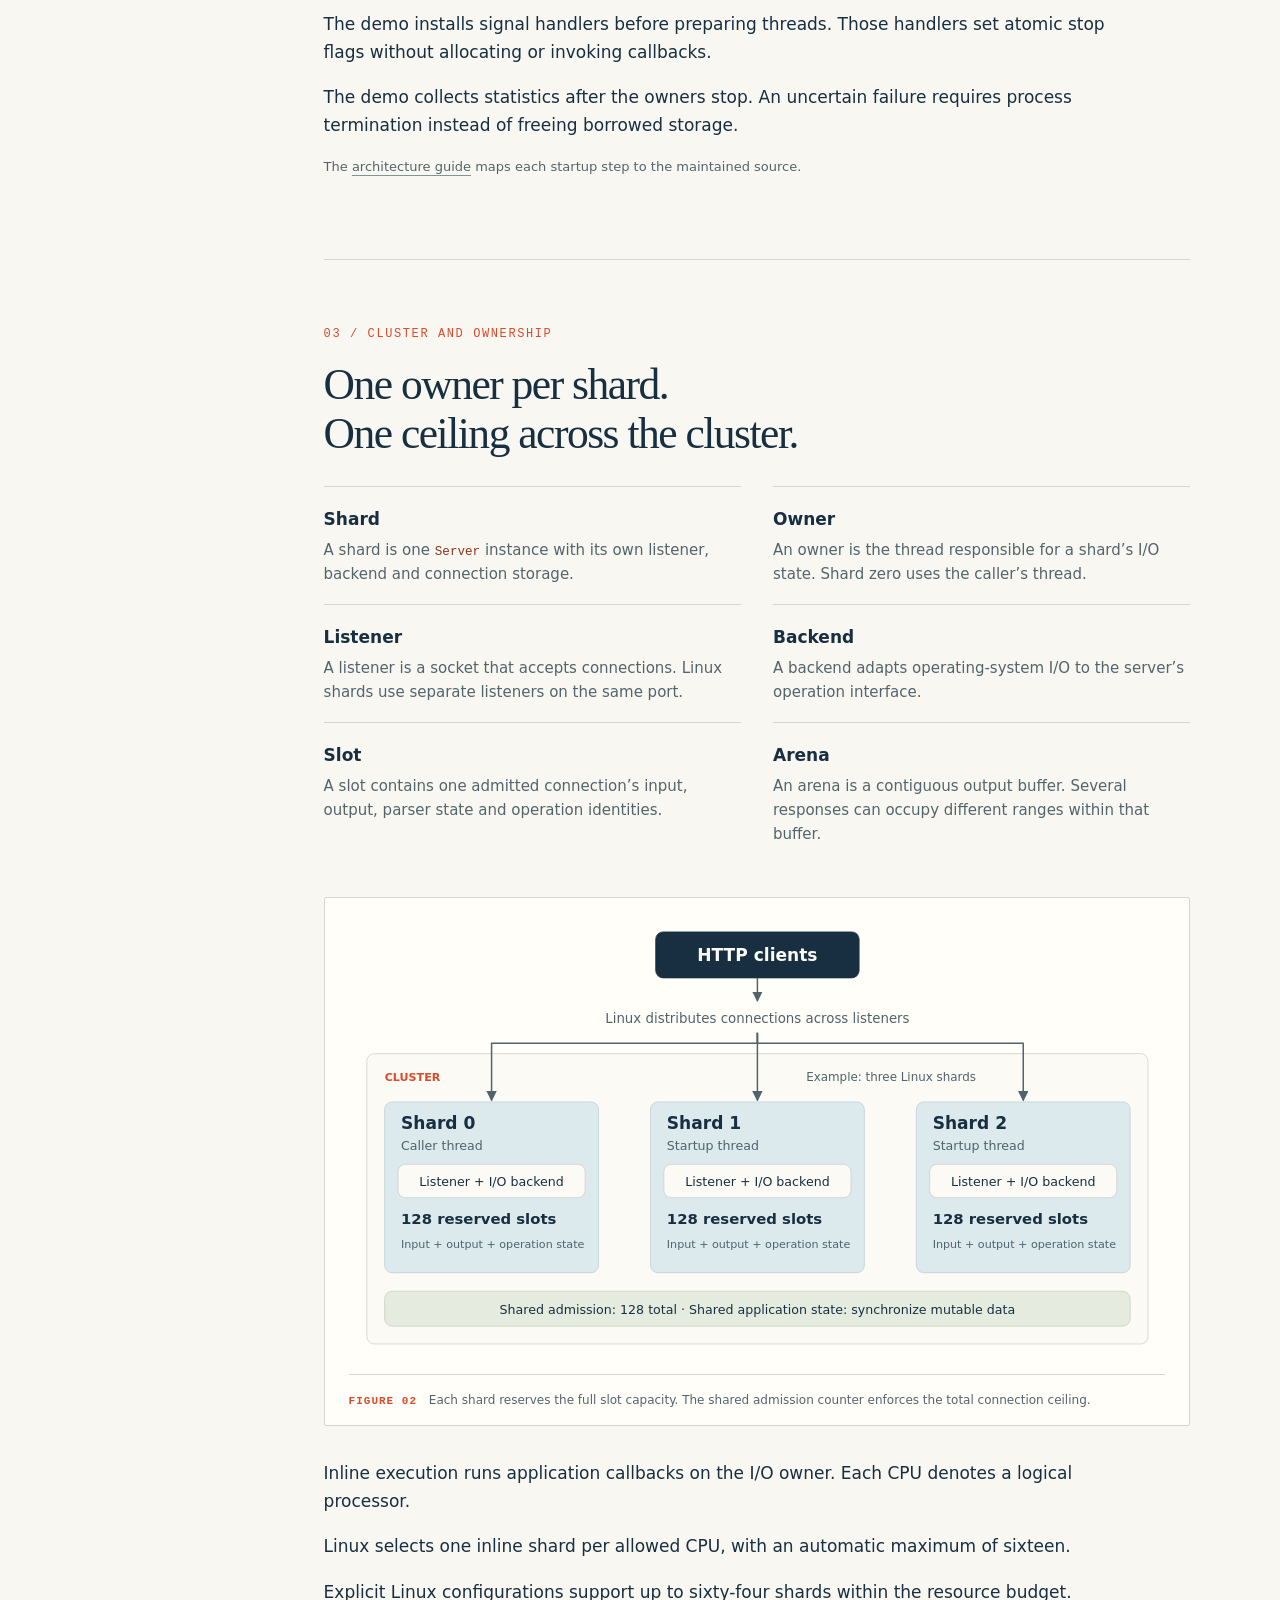
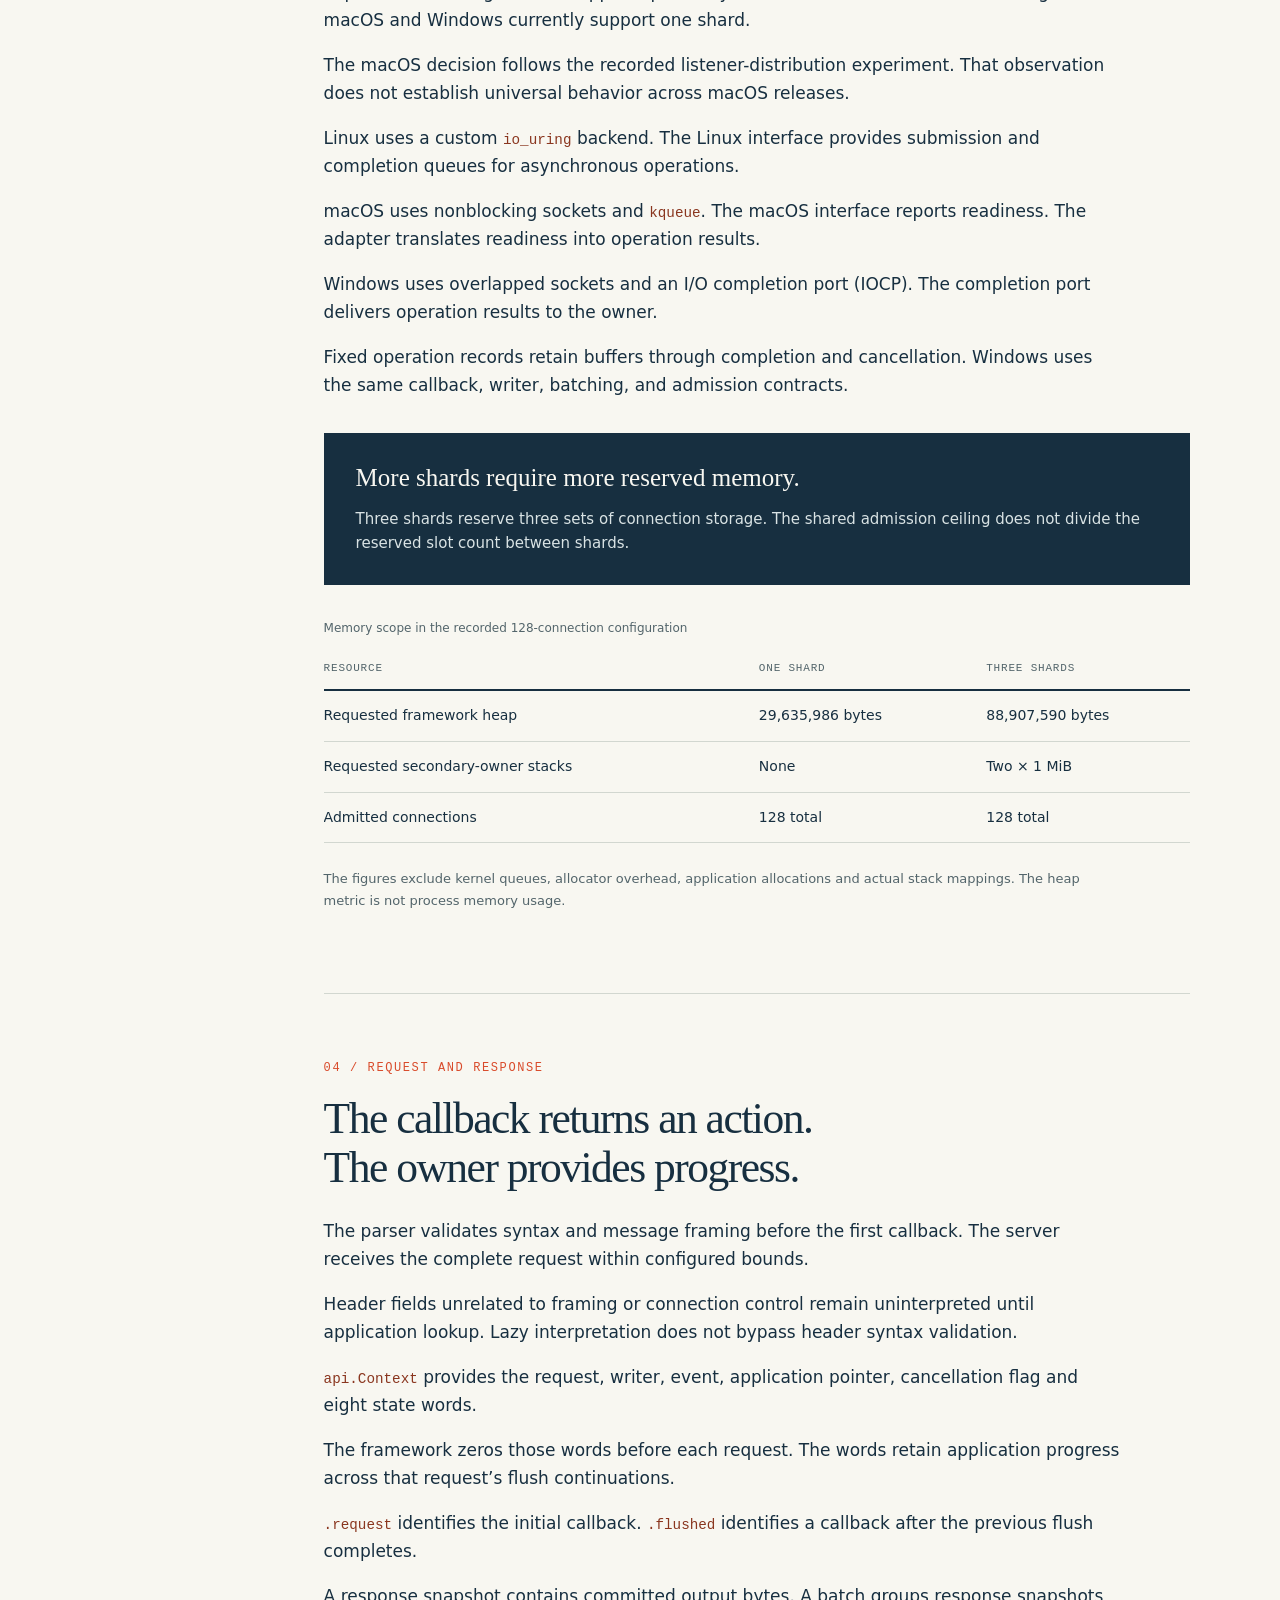
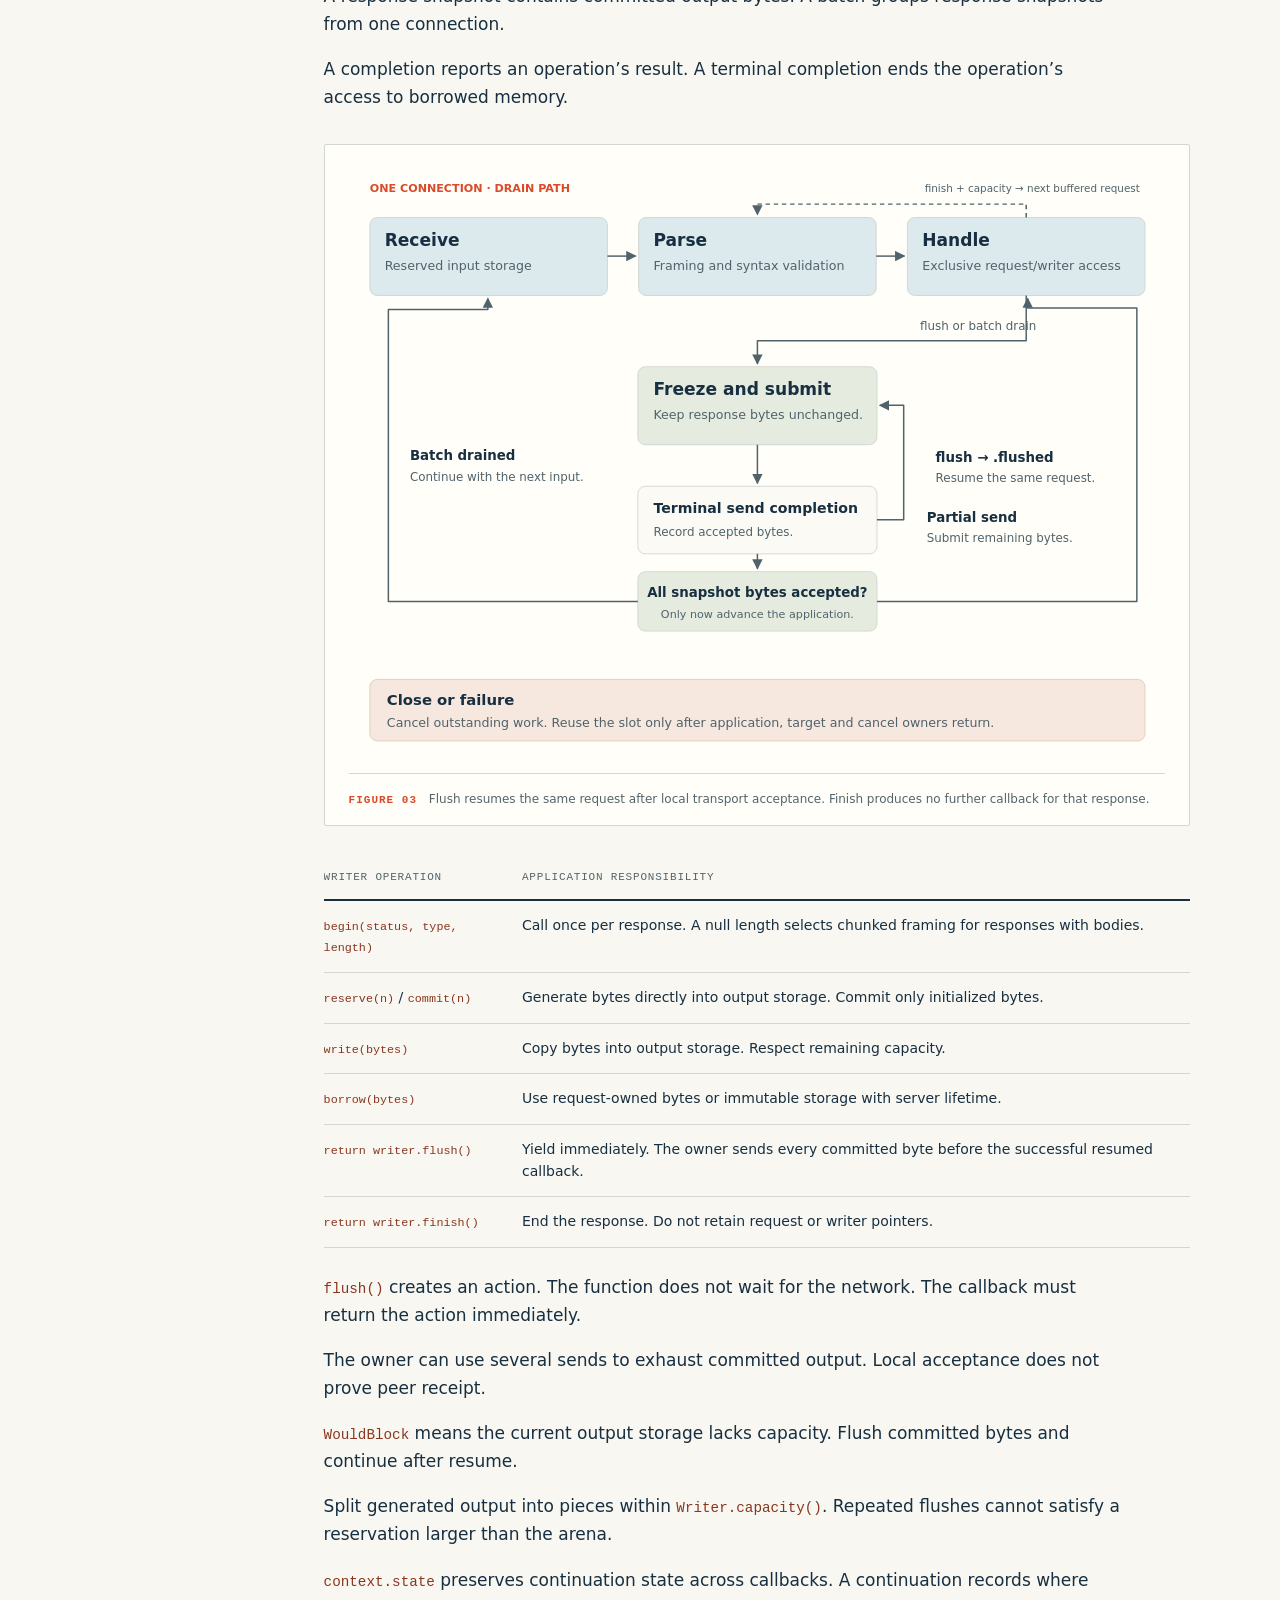
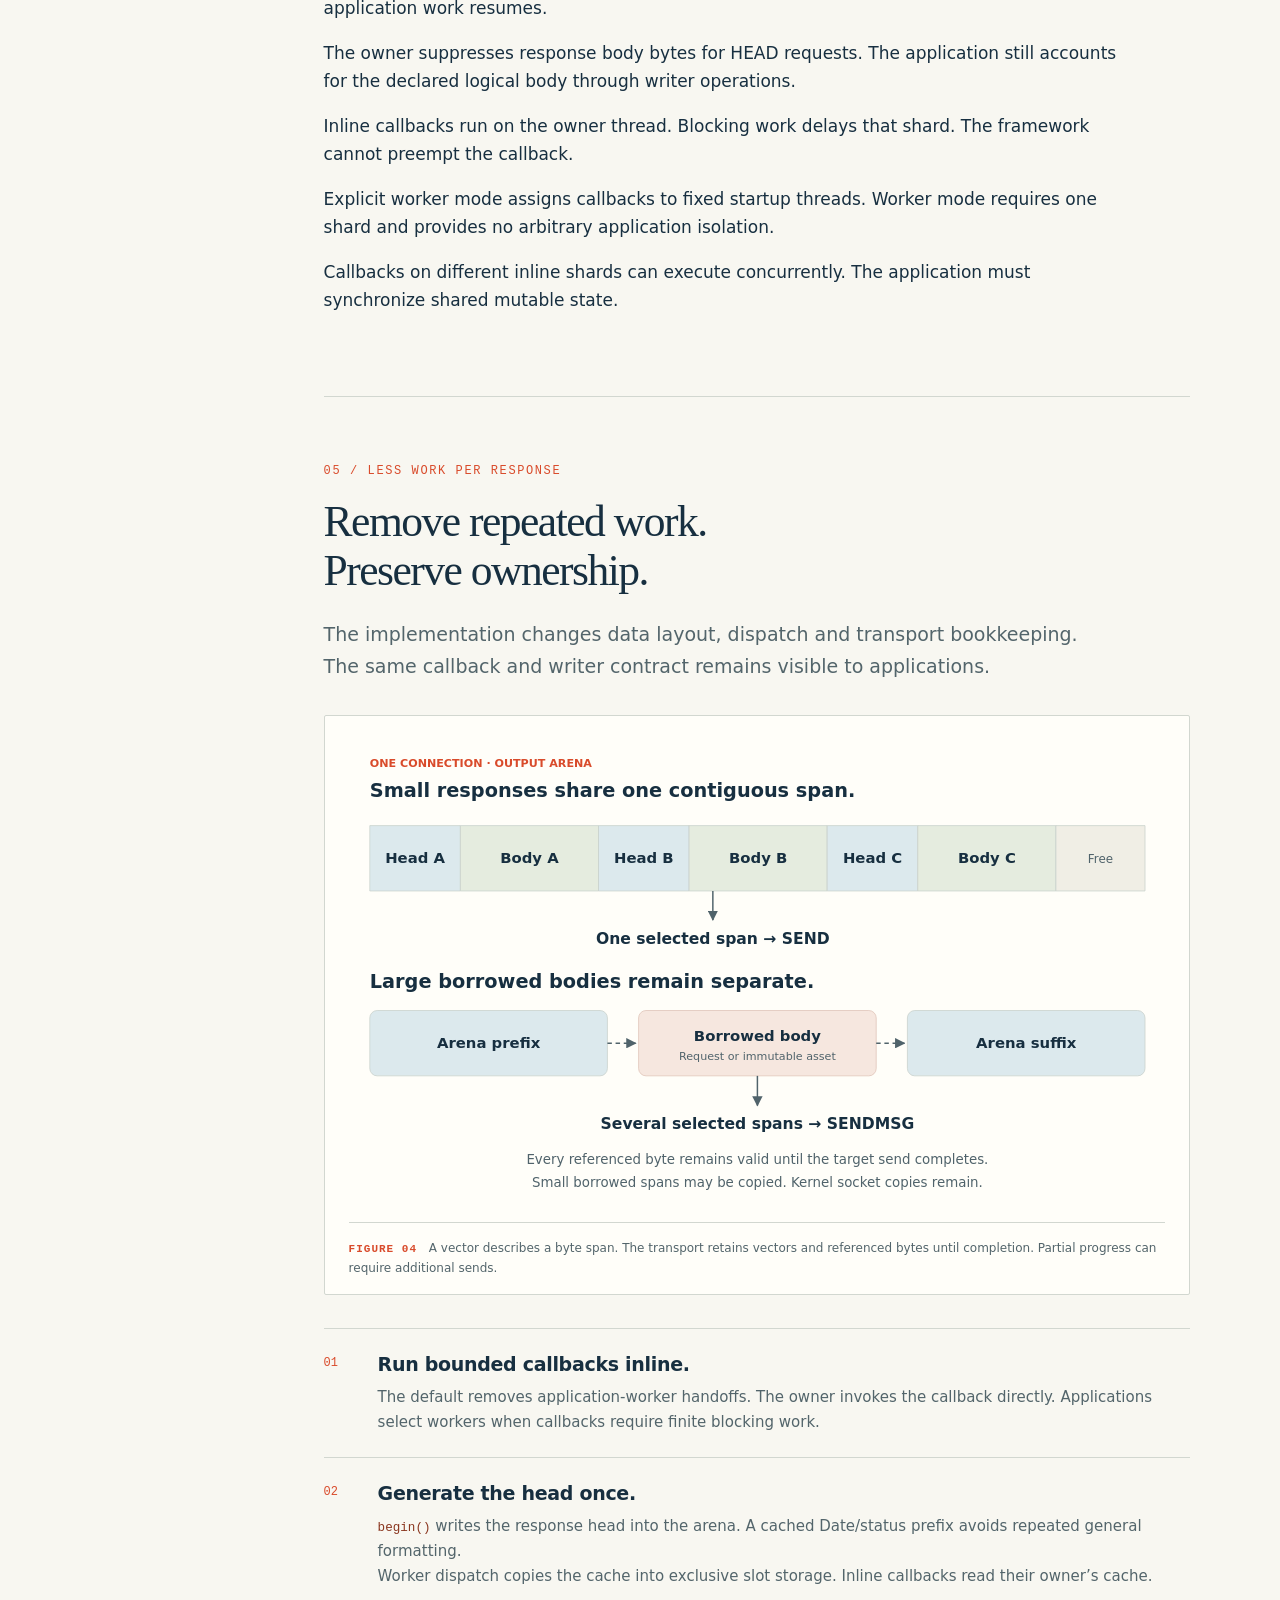
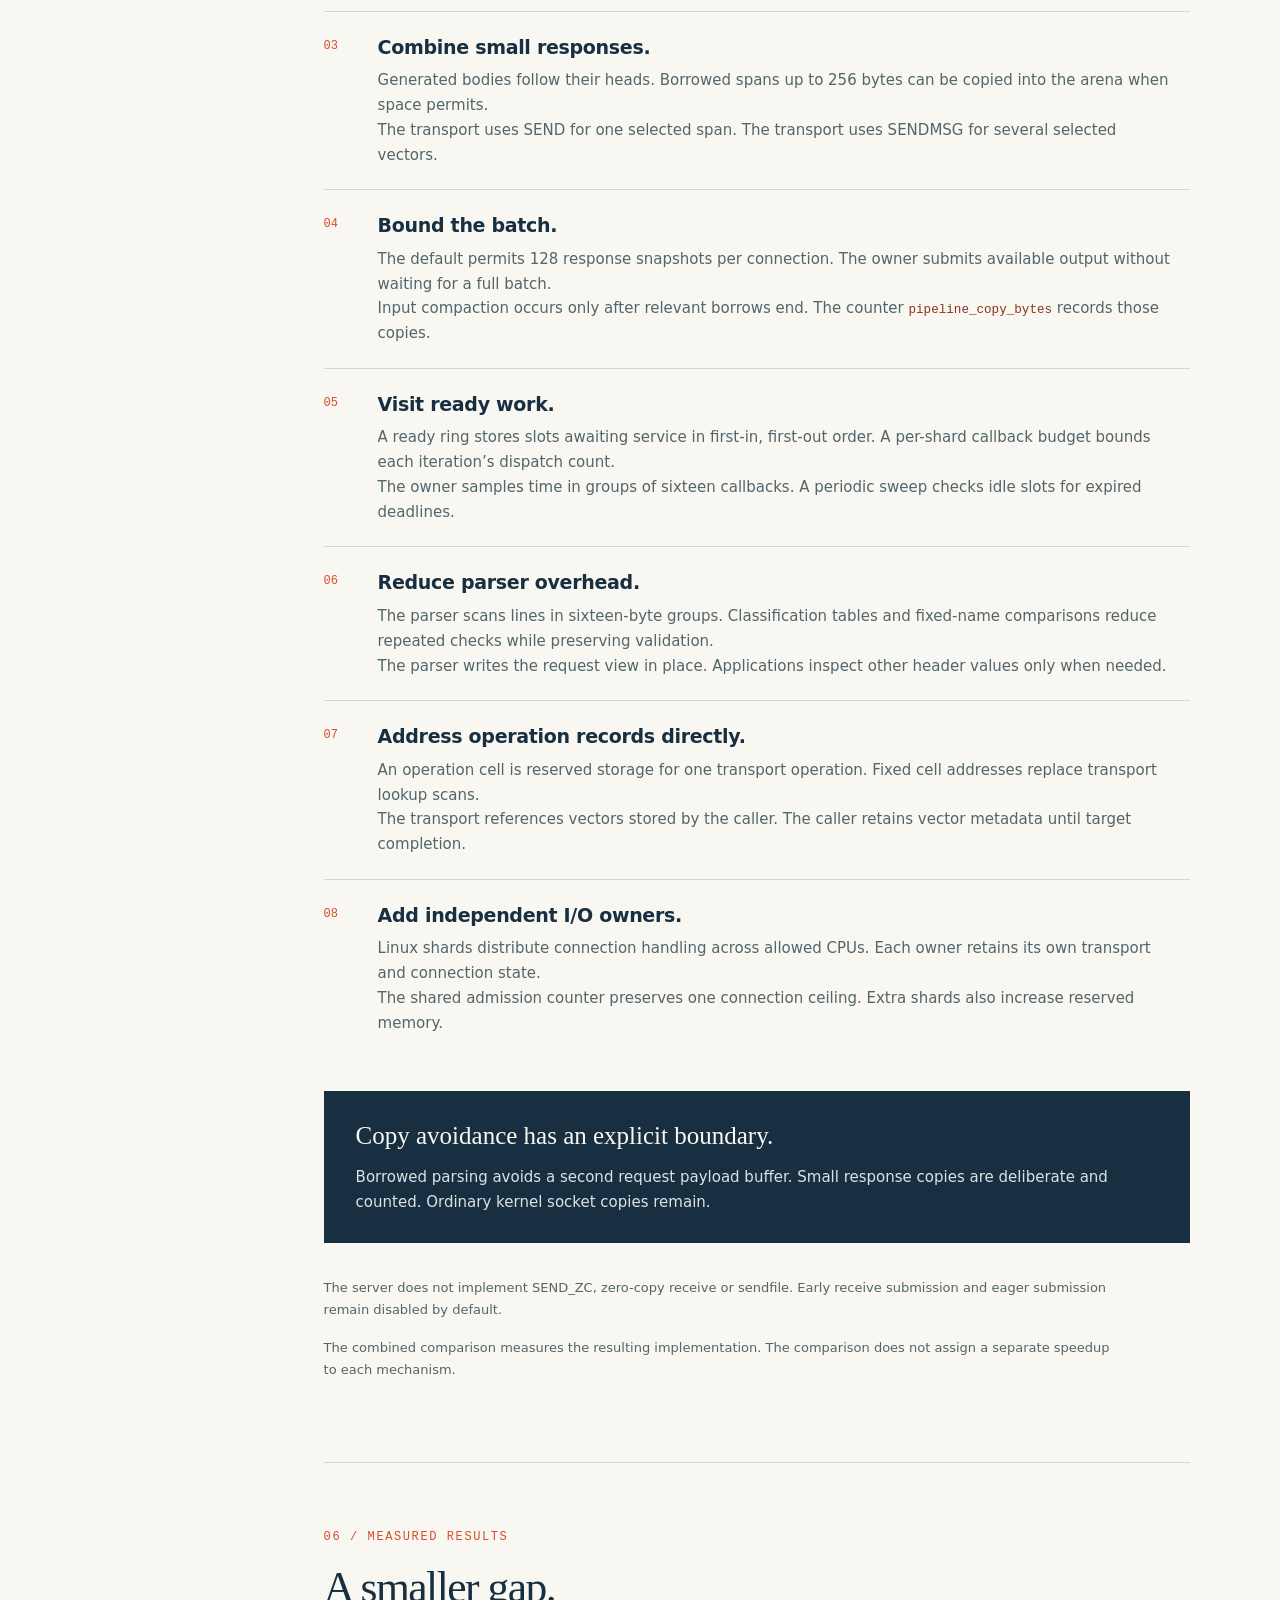
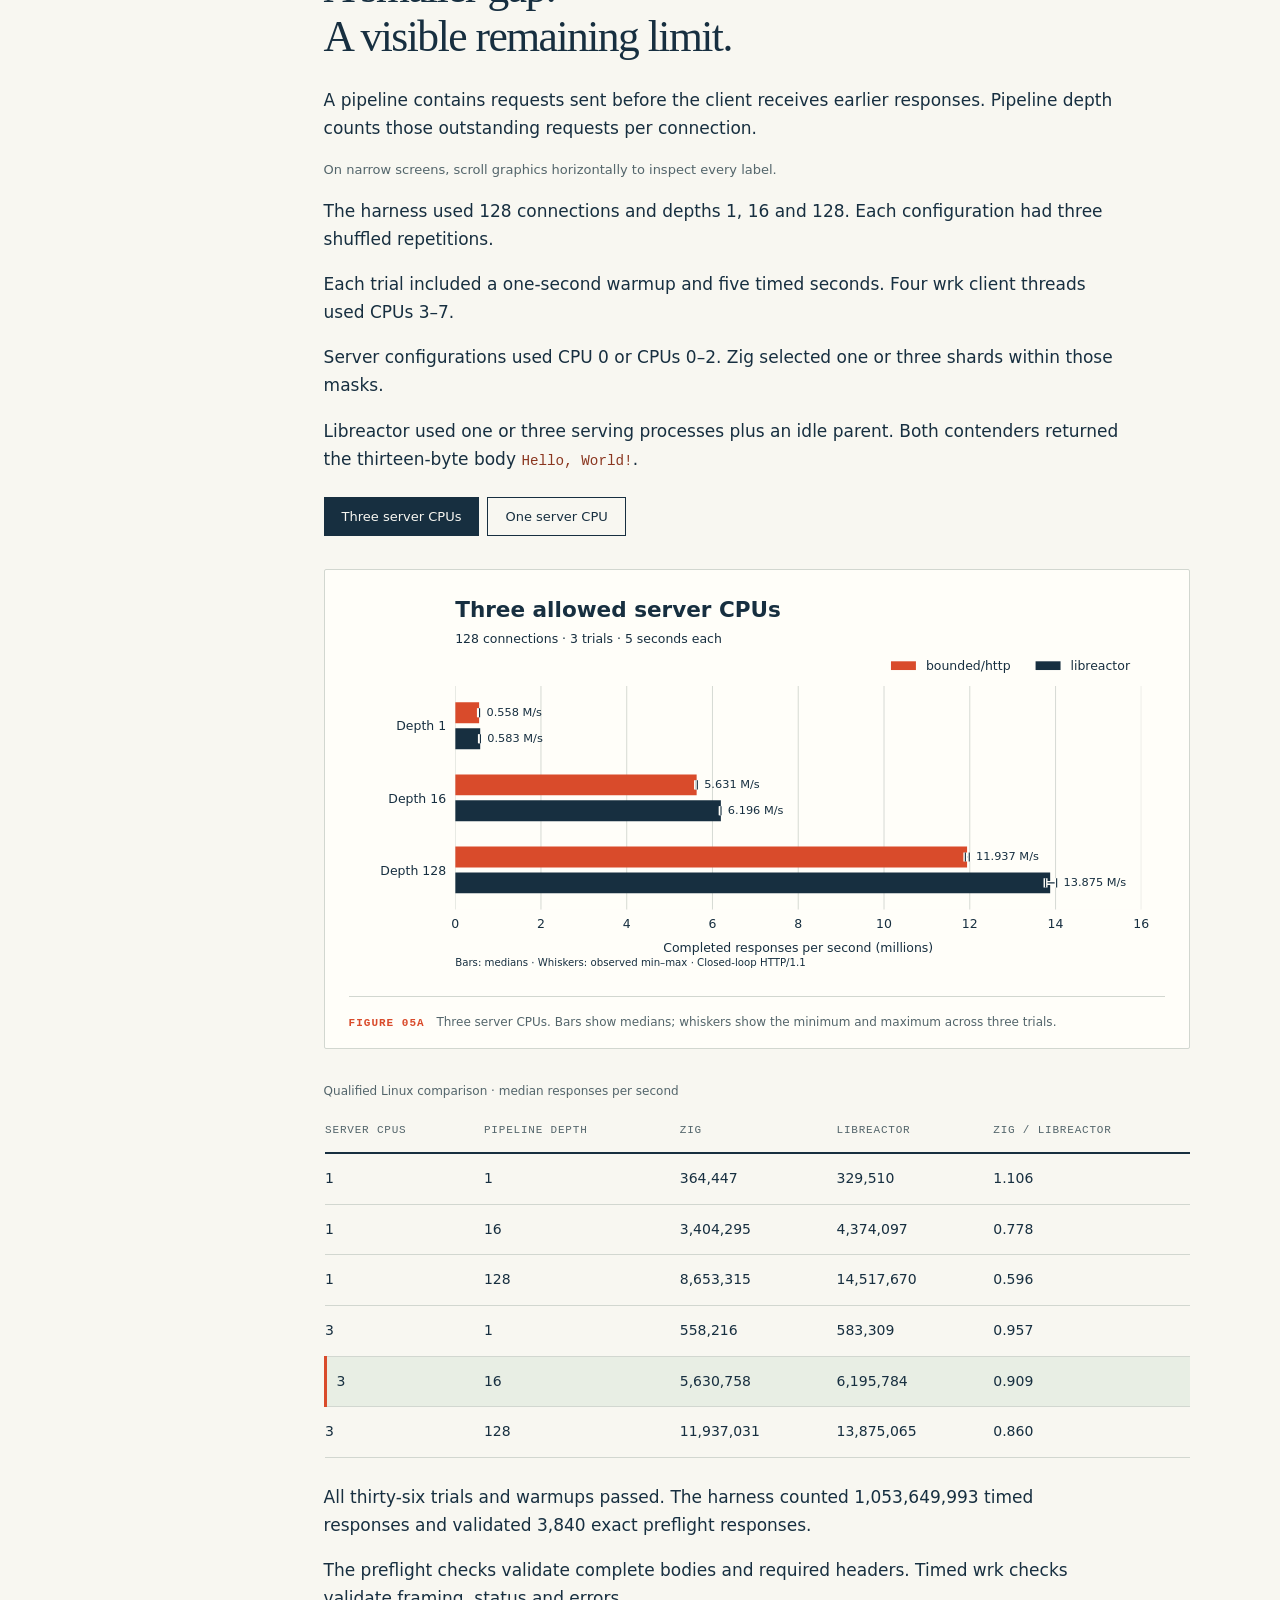
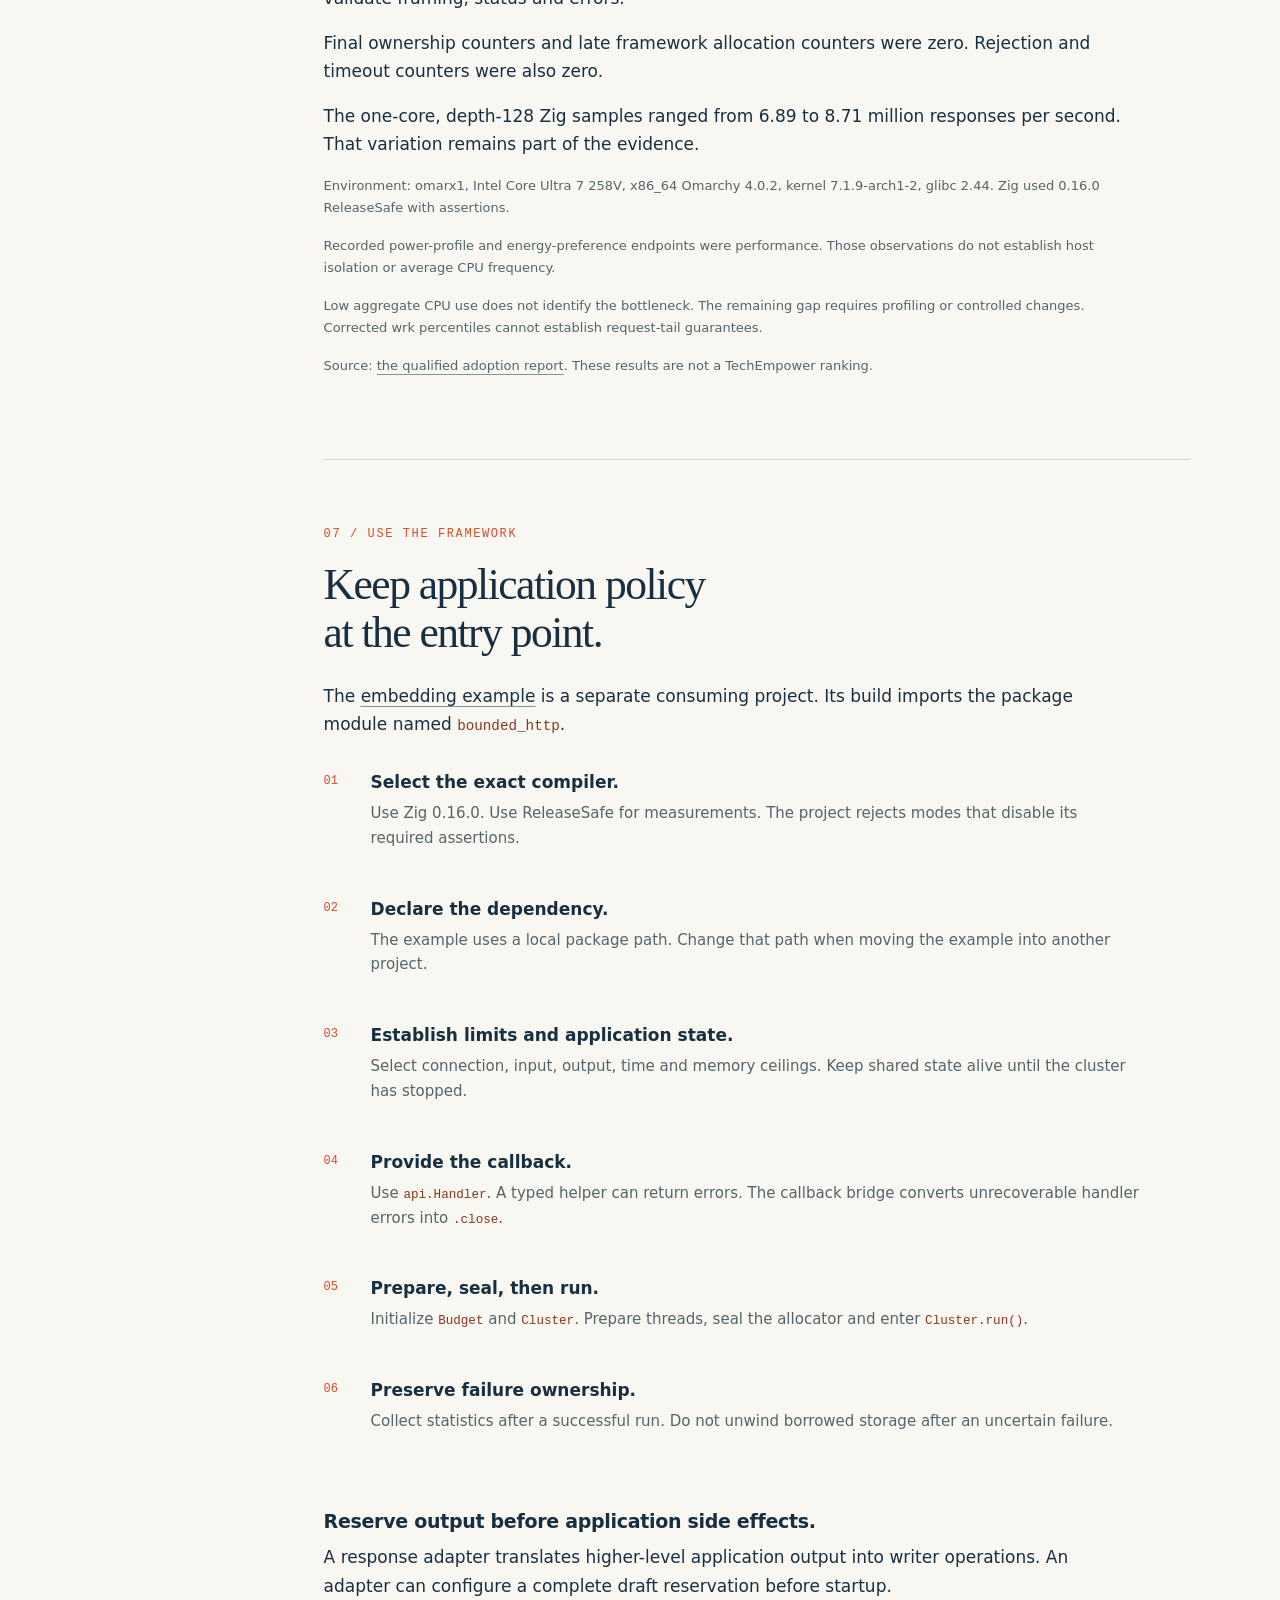
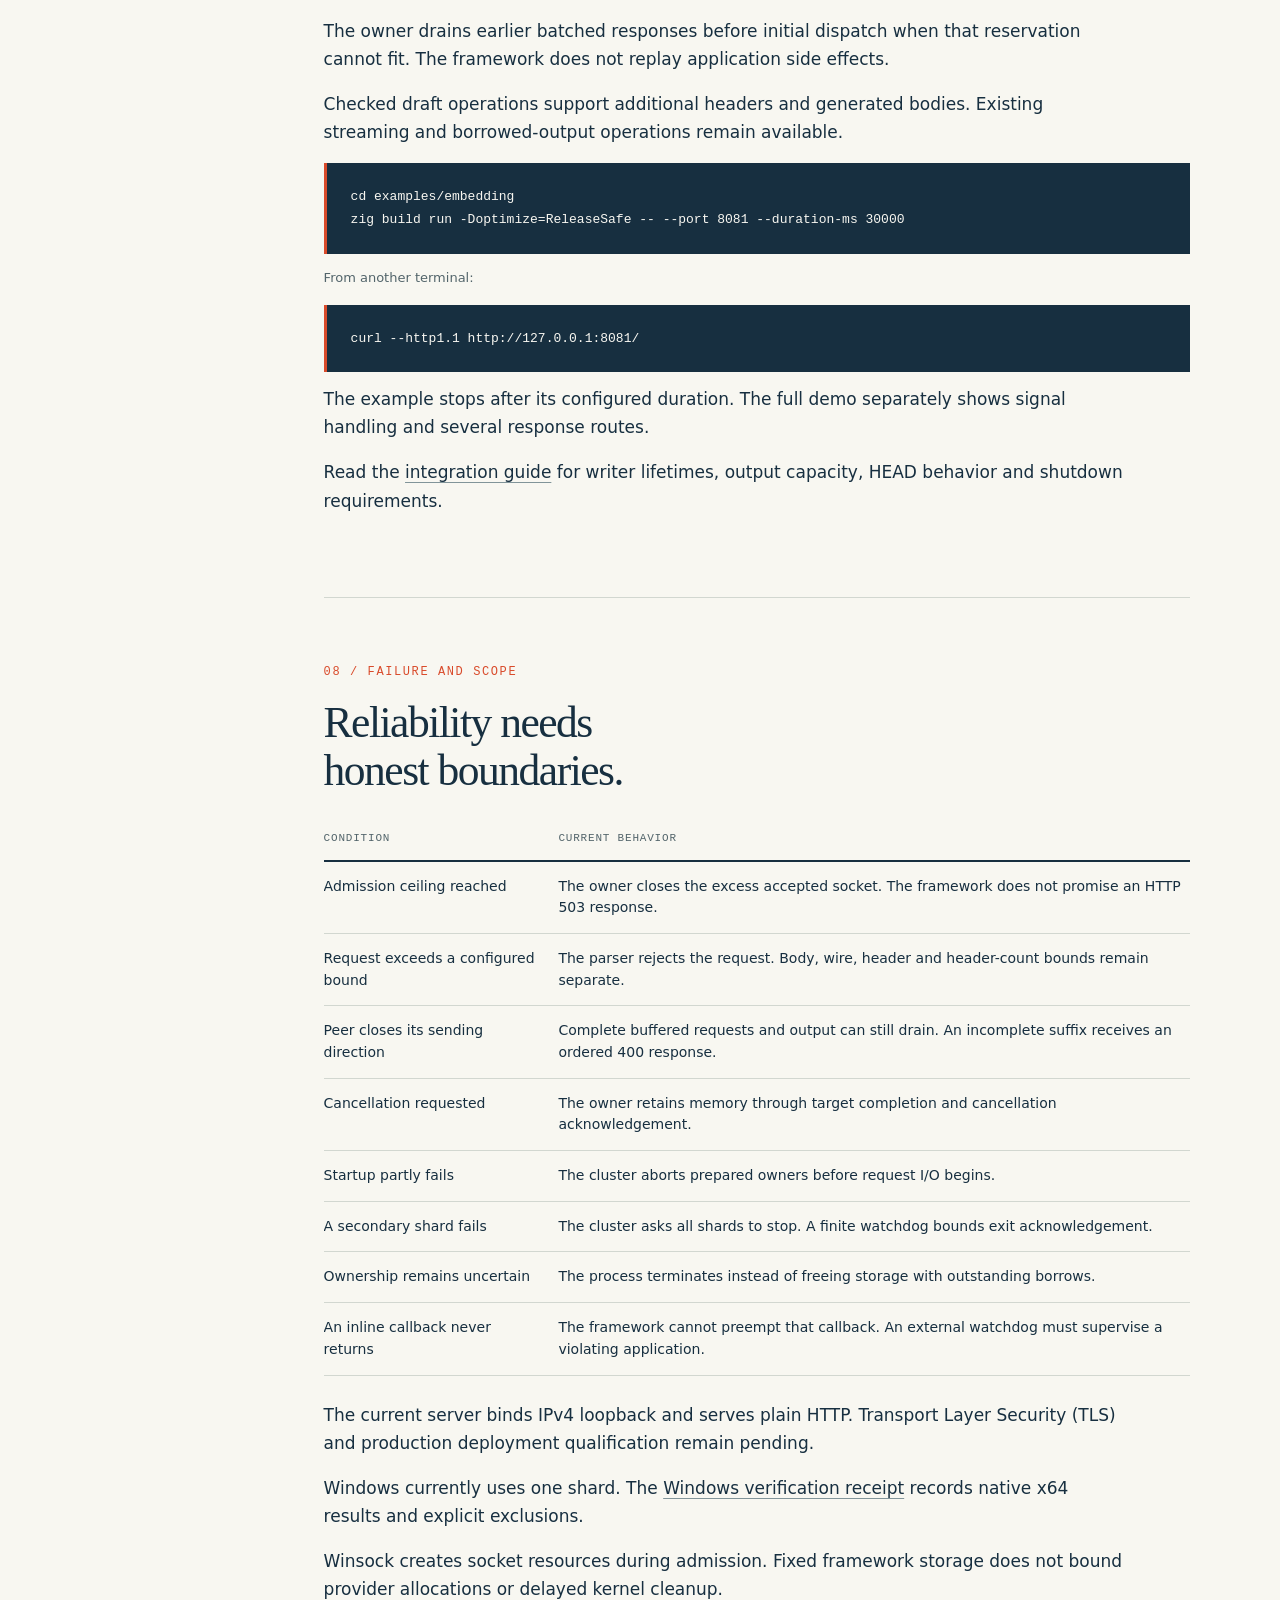
==== commit 858f62ee: "Document verified Windows IOCP support and publish platform labels" ====
--- a/docs/whitepaper.html
+++ b/docs/whitepaper.html
@@ -22,7 +22,7 @@
 <aside class="rail" aria-label="Document navigation">
 <div class="brand">bounded/http<small>ENGINEERING PAPER 01</small></div>
 <nav><a href="#principles"><span>01</span> Design principles</a><a href="#startup"><span>02</span> Inside main.zig</a><a href="#cluster"><span>03</span> Cluster and ownership</a><a href="#request"><span>04</span> Request and response</a><a href="#performance"><span>05</span> Less work per response</a><a href="#evidence"><span>06</span> Measured results</a><a href="#embedding"><span>07</span> Use the framework</a><a href="#limits"><span>08</span> Failure and scope</a><a href="#references"><span>09</span> Sources</a></nav>
-<div class="rail-footer">ZIG 0.16.0<br>LINUX + MACOS<br>EXPERIMENTAL FRAMEWORK<a href="read.html?file=docs/ARCHITECTURE.md">Architecture guide ↗</a><a href="read.html?file=docs/USING.md">Integration guide ↗</a></div>
+<div class="rail-footer">ZIG 0.16.0<br>LINUX + MACOS + WINDOWS<br>EXPERIMENTAL FRAMEWORK<a href="read.html?file=docs/ARCHITECTURE.md">Architecture guide ↗</a><a href="read.html?file=docs/USING.md">Integration guide ↗</a></div>
 </aside>
 <main class="document" id="content">
 <div class="topline"><span class="edition">Technology Lab · Systems engineering</span><span>06 September 2026 <button class="print-button no-print" id="print" type="button"> / Print</button></span></div>
@@ -63,7 +63,7 @@
 <figure class="figure"><div class="figure-scroll" tabindex="0" aria-label="Architecture diagram"><svg xmlns="http://www.w3.org/2000/svg" viewBox="0 0 1100 604" role="img" aria-labelledby="startup-title startup-desc" class="diagram-svg">
 <title id="startup-title">Startup separates resource creation from request I/O</title><desc id="startup-desc">main validates configuration, loads assets and initializes the cluster. start prepares threads. main seals the budget before run releases the startup gate.</desc>
 <defs><marker id="startup-arrow" viewBox="0 0 10 10" refX="9" refY="5" markerWidth="7" markerHeight="7" orient="auto-start-reverse"><path d="M 0 0 L 10 5 L 0 10 z" fill="#50636b"/></marker></defs>
-<g font-family="system-ui, -apple-system, Segoe UI, sans-serif"><rect x="28" y="36" width="310" height="493" rx="10" fill="#dce9ed" stroke="#c8d0cb"/><text x="51" y="79" font-size="28" fill="#d94b2b" font-weight="600" text-anchor="start">01</text><text x="51" y="113" font-size="15" fill="#172f40" font-weight="700" text-anchor="start">PREPARE</text><text x="51" y="169" font-size="20" fill="#172f40" font-weight="600" text-anchor="start">Read settings</text><text x="51" y="199" font-size="15" fill="#50636b" font-weight="400" text-anchor="start">main parses arguments and</text><text x="51" y="222" font-size="15" fill="#50636b" font-weight="400" text-anchor="start">validates Config.</text><text x="51" y="285" font-size="20" fill="#172f40" font-weight="600" text-anchor="start">Load assets</text><text x="51" y="315" font-size="15" fill="#50636b" font-weight="400" text-anchor="start">main reads HTML before request</text><text x="51" y="338" font-size="15" fill="#50636b" font-weight="400" text-anchor="start">I/O.</text><text x="51" y="401" font-size="20" fill="#172f40" font-weight="600" text-anchor="start">Reserve resources</text><text x="51" y="431" font-size="15" fill="#50636b" font-weight="400" text-anchor="start">Budget and Cluster allocate</text><text x="51" y="454" font-size="15" fill="#50636b" font-weight="400" text-anchor="start">startup storage.</text><path d="M 338 284 H 384" fill="none" stroke="#50636b" stroke-width="2" marker-end="url(#startup-arrow)"/><rect x="395" y="36" width="310" height="493" rx="10" fill="#e5ecdf" stroke="#c8d0cb"/><text x="418" y="79" font-size="28" fill="#d94b2b" font-weight="600" text-anchor="start">02</text><text x="418" y="113" font-size="15" fill="#172f40" font-weight="700" text-anchor="start">PREPARE THREADS</text><text x="418" y="169" font-size="20" fill="#172f40" font-weight="600" text-anchor="start">Install stop handling</text><text x="418" y="199" font-size="15" fill="#50636b" font-weight="400" text-anchor="start">The demo installs signal</text><text x="418" y="222" font-size="15" fill="#50636b" font-weight="400" text-anchor="start">handlers.</text><text x="418" y="285" font-size="20" fill="#172f40" font-weight="600" text-anchor="start">Call Cluster.start()</text><text x="418" y="315" font-size="15" fill="#50636b" font-weight="400" text-anchor="start">Secondary owners wait behind a</text><text x="418" y="338" font-size="15" fill="#50636b" font-weight="400" text-anchor="start">startup gate.</text><text x="418" y="401" font-size="20" fill="#172f40" font-weight="600" text-anchor="start">Seal Budget</text><text x="418" y="431" font-size="15" fill="#50636b" font-weight="400" text-anchor="start">main refuses later framework</text><text x="418" y="454" font-size="15" fill="#50636b" font-weight="400" text-anchor="start">allocations.</text><path d="M 705 284 H 751" fill="none" stroke="#50636b" stroke-width="2" marker-end="url(#startup-arrow)"/><rect x="762" y="36" width="310" height="493" rx="10" fill="#fbfaf5" stroke="#c8d0cb"/><text x="785" y="79" font-size="28" fill="#d94b2b" font-weight="600" text-anchor="start">03</text><text x="785" y="113" font-size="15" fill="#172f40" font-weight="700" text-anchor="start">SERVE AND CLOSE</text><text x="785" y="169" font-size="20" fill="#172f40" font-weight="600" text-anchor="start">Print READY</text><text x="785" y="199" font-size="15" fill="#50636b" font-weight="400" text-anchor="start">Startup has completed.</text><text x="785" y="285" font-size="20" fill="#172f40" font-weight="600" text-anchor="start">Call Cluster.run()</text><text x="785" y="315" font-size="15" fill="#50636b" font-weight="400" text-anchor="start">The gate opens. Owners process</text><text x="785" y="338" font-size="15" fill="#50636b" font-weight="400" text-anchor="start">requests.</text><text x="785" y="401" font-size="20" fill="#172f40" font-weight="600" text-anchor="start">Finish shutdown</text><text x="785" y="431" font-size="15" fill="#50636b" font-weight="400" text-anchor="start">Owners drain. main reports stats</text><text x="785" y="454" font-size="15" fill="#50636b" font-weight="400" text-anchor="start">and deinitializes.</text><text x="550" y="572" font-size="19" fill="#172f40" font-weight="550" text-anchor="middle">No request I/O crosses the gate before the allocator is sealed.</text></g></svg></div><figcaption><b>FIGURE 01</b> <code>Cluster.start()</code> prepares threads. <code>Cluster.run()</code> opens the startup gate after the demo seals <code>Budget</code>.</figcaption></figure>
+<g font-family="system-ui, -apple-system, Segoe UI, sans-serif"><rect x="28" y="36" width="310" height="493" rx="10" fill="#dce9ed" stroke="#c8d0cb"/><text x="51" y="79" font-size="28" fill="#d94b2b" font-weight="600" text-anchor="start">01</text><text x="51" y="113" font-size="15" fill="#172f40" font-weight="700" text-anchor="start">PREPARE</text><text x="51" y="169" font-size="20" fill="#172f40" font-weight="600" text-anchor="start">Read settings</text><text x="51" y="199" font-size="15" fill="#50636b" font-weight="400" text-anchor="start">main parses arguments and</text><text x="51" y="222" font-size="15" fill="#50636b" font-weight="400" text-anchor="start">validates Config.</text><text x="51" y="285" font-size="20" fill="#172f40" font-weight="600" text-anchor="start">Load assets</text><text x="51" y="315" font-size="15" fill="#50636b" font-weight="400" text-anchor="start">main reads HTML before request</text><text x="51" y="338" font-size="15" fill="#50636b" font-weight="400" text-anchor="start">I/O.</text><text x="51" y="401" font-size="20" fill="#172f40" font-weight="600" text-anchor="start">Reserve resources</text><text x="51" y="431" font-size="15" fill="#50636b" font-weight="400" text-anchor="start">Budget and Cluster allocate</text><text x="51" y="454" font-size="15" fill="#50636b" font-weight="400" text-anchor="start">startup storage.</text><path d="M 338 284 H 384" fill="none" stroke="#50636b" stroke-width="2" marker-end="url(#startup-arrow)"/><rect x="395" y="36" width="310" height="493" rx="10" fill="#e5ecdf" stroke="#c8d0cb"/><text x="418" y="79" font-size="28" fill="#d94b2b" font-weight="600" text-anchor="start">02</text><text x="418" y="113" font-size="15" fill="#172f40" font-weight="700" text-anchor="start">PREPARE THREADS</text><text x="418" y="169" font-size="20" fill="#172f40" font-weight="600" text-anchor="start">Install stop handling</text><text x="418" y="199" font-size="15" fill="#50636b" font-weight="400" text-anchor="start">The demo installs signal or</text><text x="418" y="222" font-size="15" fill="#50636b" font-weight="400" text-anchor="start">console handlers.</text><text x="418" y="285" font-size="20" fill="#172f40" font-weight="600" text-anchor="start">Call Cluster.start()</text><text x="418" y="315" font-size="15" fill="#50636b" font-weight="400" text-anchor="start">Secondary owners wait behind a</text><text x="418" y="338" font-size="15" fill="#50636b" font-weight="400" text-anchor="start">startup gate.</text><text x="418" y="401" font-size="20" fill="#172f40" font-weight="600" text-anchor="start">Seal Budget</text><text x="418" y="431" font-size="15" fill="#50636b" font-weight="400" text-anchor="start">main refuses later framework</text><text x="418" y="454" font-size="15" fill="#50636b" font-weight="400" text-anchor="start">allocations.</text><path d="M 705 284 H 751" fill="none" stroke="#50636b" stroke-width="2" marker-end="url(#startup-arrow)"/><rect x="762" y="36" width="310" height="493" rx="10" fill="#fbfaf5" stroke="#c8d0cb"/><text x="785" y="79" font-size="28" fill="#d94b2b" font-weight="600" text-anchor="start">03</text><text x="785" y="113" font-size="15" fill="#172f40" font-weight="700" text-anchor="start">SERVE AND CLOSE</text><text x="785" y="169" font-size="20" fill="#172f40" font-weight="600" text-anchor="start">Print READY</text><text x="785" y="199" font-size="15" fill="#50636b" font-weight="400" text-anchor="start">Startup has completed.</text><text x="785" y="285" font-size="20" fill="#172f40" font-weight="600" text-anchor="start">Call Cluster.run()</text><text x="785" y="315" font-size="15" fill="#50636b" font-weight="400" text-anchor="start">The gate opens. Owners process</text><text x="785" y="338" font-size="15" fill="#50636b" font-weight="400" text-anchor="start">requests.</text><text x="785" y="401" font-size="20" fill="#172f40" font-weight="600" text-anchor="start">Finish shutdown</text><text x="785" y="431" font-size="15" fill="#50636b" font-weight="400" text-anchor="start">Owners drain. main reports stats</text><text x="785" y="454" font-size="15" fill="#50636b" font-weight="400" text-anchor="start">and deinitializes.</text><text x="550" y="572" font-size="19" fill="#172f40" font-weight="550" text-anchor="middle">No request I/O crosses the gate before the allocator is sealed.</text></g></svg></div><figcaption><b>FIGURE 01</b> <code>Cluster.start()</code> prepares threads. <code>Cluster.run()</code> opens the startup gate after the demo seals <code>Budget</code>.</figcaption></figure>
 <p>The demo installs signal handlers before preparing threads. Those handlers set atomic stop flags without allocating or invoking callbacks.</p>
 <p>The demo collects statistics after the owners stop. An uncertain failure requires process termination instead of freeing borrowed storage.</p>
 <p class="note">The <a href="read.html?file=docs/ARCHITECTURE.md#startup-and-shutdown">architecture guide</a> maps each startup step to the maintained source.</p>
@@ -84,10 +84,12 @@
 <g font-family="system-ui, -apple-system, Segoe UI, sans-serif"><rect x="413" y="16" width="274" height="62" rx="10" fill="#172f40" stroke="#172f40"/><text x="550" y="55" font-size="23" fill="#fbfaf5" font-weight="600" text-anchor="middle">HTTP clients</text><path d="M 550 78 V 109" fill="none" stroke="#50636b" stroke-width="2" marker-end="url(#topology-arrow)"/><text x="550" y="139" font-size="18" fill="#50636b" font-weight="400" text-anchor="middle">Linux distributes connections across listeners</text><rect x="24" y="180" width="1052" height="391" rx="10" fill="#fbfaf5" stroke="#c8d0cb"/><text x="48" y="217" font-size="15" fill="#d94b2b" font-weight="700" text-anchor="start">CLUSTER</text><text x="730" y="217" font-size="16" fill="#50636b" font-weight="400" text-anchor="middle">Example: three Linux shards</text><path d="M 550 152 V 166 H 192 V 243" fill="none" stroke="#50636b" stroke-width="2" marker-end="url(#topology-arrow)"/><rect x="48" y="245" width="288" height="230" rx="10" fill="#dce9ed" stroke="#bdcfd6"/><text x="70" y="281" font-size="23" fill="#172f40" font-weight="650" text-anchor="start">Shard 0</text><text x="70" y="310" font-size="17" fill="#50636b" font-weight="400" text-anchor="start">Caller thread</text><rect x="66" y="329" width="252" height="45" rx="10" fill="#fbfaf5" stroke="#c8d0cb"/><text x="192" y="358" font-size="17" fill="#172f40" font-weight="500" text-anchor="middle">Listener + I/O backend</text><text x="70" y="410" font-size="20" fill="#172f40" font-weight="600" text-anchor="start">128 reserved slots</text><text x="70" y="442" font-size="15" fill="#50636b" font-weight="400" text-anchor="start">Input + output + operation state</text><path d="M 550 152 V 166 H 550 V 243" fill="none" stroke="#50636b" stroke-width="2" marker-end="url(#topology-arrow)"/><rect x="406" y="245" width="288" height="230" rx="10" fill="#dce9ed" stroke="#bdcfd6"/><text x="428" y="281" font-size="23" fill="#172f40" font-weight="650" text-anchor="start">Shard 1</text><text x="428" y="310" font-size="17" fill="#50636b" font-weight="400" text-anchor="start">Startup thread</text><rect x="424" y="329" width="252" height="45" rx="10" fill="#fbfaf5" stroke="#c8d0cb"/><text x="550" y="358" font-size="17" fill="#172f40" font-weight="500" text-anchor="middle">Listener + I/O backend</text><text x="428" y="410" font-size="20" fill="#172f40" font-weight="600" text-anchor="start">128 reserved slots</text><text x="428" y="442" font-size="15" fill="#50636b" font-weight="400" text-anchor="start">Input + output + operation state</text><path d="M 550 152 V 166 H 908 V 243" fill="none" stroke="#50636b" stroke-width="2" marker-end="url(#topology-arrow)"/><rect x="764" y="245" width="288" height="230" rx="10" fill="#dce9ed" stroke="#bdcfd6"/><text x="786" y="281" font-size="23" fill="#172f40" font-weight="650" text-anchor="start">Shard 2</text><text x="786" y="310" font-size="17" fill="#50636b" font-weight="400" text-anchor="start">Startup thread</text><rect x="782" y="329" width="252" height="45" rx="10" fill="#fbfaf5" stroke="#c8d0cb"/><text x="908" y="358" font-size="17" fill="#172f40" font-weight="500" text-anchor="middle">Listener + I/O backend</text><text x="786" y="410" font-size="20" fill="#172f40" font-weight="600" text-anchor="start">128 reserved slots</text><text x="786" y="442" font-size="15" fill="#50636b" font-weight="400" text-anchor="start">Input + output + operation state</text><rect x="48" y="500" width="1004" height="47" rx="10" fill="#e5ecdf" stroke="#c4d0bb"/><text x="550" y="530" font-size="17" fill="#172f40" font-weight="500" text-anchor="middle">Shared admission: 128 total  ·  Shared application state: synchronize mutable data</text></g></svg></div><figcaption><b>FIGURE 02</b> Each shard reserves the full slot capacity. The shared admission counter enforces the total connection ceiling.</figcaption></figure>
 <p>Inline execution runs application callbacks on the I/O owner. Each CPU denotes a logical processor.</p>
 <p>Linux selects one inline shard per allowed CPU, with an automatic maximum of sixteen.</p>
-<p>Explicit Linux configurations support up to sixty-four shards within the resource budget. macOS currently supports one shard.</p>
+<p>Explicit Linux configurations support up to sixty-four shards within the resource budget. macOS and Windows currently support one shard.</p>
 <p>The macOS decision follows the recorded listener-distribution experiment. That observation does not establish universal behavior across macOS releases.</p>
 <p>Linux uses a custom <code>io_uring</code> backend. The Linux interface provides submission and completion queues for asynchronous operations.</p>
 <p>macOS uses nonblocking sockets and <code>kqueue</code>. The macOS interface reports readiness. The adapter translates readiness into operation results.</p>
+<p>Windows uses overlapped sockets and an I/O completion port (IOCP). The completion port delivers operation results to the owner.</p>
+<p>Fixed operation records retain buffers through completion and cancellation. Windows uses the same callback, writer, batching, and admission contracts.</p>
 <div class="callout"><strong>More shards require more reserved memory.</strong><p>Three shards reserve three sets of connection storage. The shared admission ceiling does not divide the reserved slot count between shards.</p></div>
 <div class="table-wrap"><table><caption>Memory scope in the recorded 128-connection configuration</caption><thead><tr><th>Resource</th><th>One shard</th><th>Three shards</th></tr></thead><tbody><tr><td>Requested framework heap</td><td>29,635,986 bytes</td><td>88,907,590 bytes</td></tr><tr><td>Requested secondary-owner stacks</td><td>None</td><td>Two × 1 MiB</td></tr><tr><td>Admitted connections</td><td>128 total</td><td>128 total</td></tr></tbody></table></div>
 <p class="note">The figures exclude kernel queues, allocator overhead, application allocations and actual stack mappings. The heap metric is not process memory usage.</p>
@@ -737,10 +739,12 @@
 <tr><td>Ownership remains uncertain</td><td>The process terminates instead of freeing storage with outstanding borrows.</td></tr>
 <tr><td>An inline callback never returns</td><td>The framework cannot preempt that callback. An external watchdog must supervise a violating application.</td></tr>
 </tbody></table></div>
-<p>The current server binds IPv4 loopback and serves plain HTTP. Transport Layer Security (TLS), Windows HTTP and production deployment qualification remain pending.</p>
+<p>The current server binds IPv4 loopback and serves plain HTTP. Transport Layer Security (TLS) and production deployment qualification remain pending.</p>
+<p>Windows currently uses one shard. The <a href="read.html?file=reports/2026-09-06-windows-iocp.md">Windows verification receipt</a> records native x64 results and explicit exclusions.</p>
+<p>Winsock creates socket resources during admission. Fixed framework storage does not bound provider allocations or delayed kernel cleanup.</p>
 <p>Dynamic borrow-release notifications and per-request worker offload remain pending. Applications cannot safely invent those ownership mechanisms around the current API.</p>
 <p>Future measurements include HTML workloads, macOS contenders, external network traffic and trustworthy response-tail statistics.</p>
-<p class="note">Current native evidence covers macOS and Linux. A cross-compiled binary does not establish runtime behavior on another platform.</p>
+<p class="note">Runtime evidence applies to the exact recorded hosts and revisions. A cross-compiled binary does not establish runtime behavior on another platform.</p>
 </section>
 <section class="section" id="references">
 <p class="eyebrow">09 / Sources and further reading</p><h2>Read the implementation.<br>Reproduce the evidence.</h2>
@@ -752,6 +756,7 @@
 <li><a href="read.html?file=docs/USING.md">Integration guide</a> · dependency setup, callbacks, response writing and operational checks.</li>
 <li><a href="read.html?file=src/main.zig">Demo entry point</a>, <a href="read.html?file=src/server.zig">cluster and server</a>, <a href="read.html?file=src/api.zig">application API</a>, <a href="read.html?file=docs/OWNERSHIP.md">ownership contract</a>.</li>
 <li><a href="https://github.com/technologylab-ai/zig-http/tree/4b3cd5551d80b422ec6ef763627d019e6f1dfb83">Immutable runtime publication</a> · Zig 0.16.0, custom io_uring and kqueue backends.</li>
+<li><a href="https://github.com/technologylab-ai/bounded-http/tree/70f9ae5917076b664081db59c62edc4959ca5041">Windows IOCP implementation</a> · Native x64 correctness verified; <a href="read.html?file=reports/2026-09-06-windows-iocp.md">results and exclusions</a>.</li>
 <li><a href="read.html?file=reports/2026-09-05-arena-adoption.md">Qualified comparison</a> and <a href="read.html?file=reports/2026-09-05-arena-adoption/packet.json">evidence manifest</a> · exact versions, binary hashes, sample ranges and host conditions.</li>
 <li><a href="read.html?file=reports/2026-09-05-arena-adoption/summarize.py">Read-only evidence verifier</a> · checks raw results without starting a server.</li>
 <li><a href="https://technologylab-ai.github.io/zigllmwiki/?page=wiki/tigerstyle.md">TigerStyle synthesis</a> · source-driven guidance for resource bounds, assertions and ownership.</li>
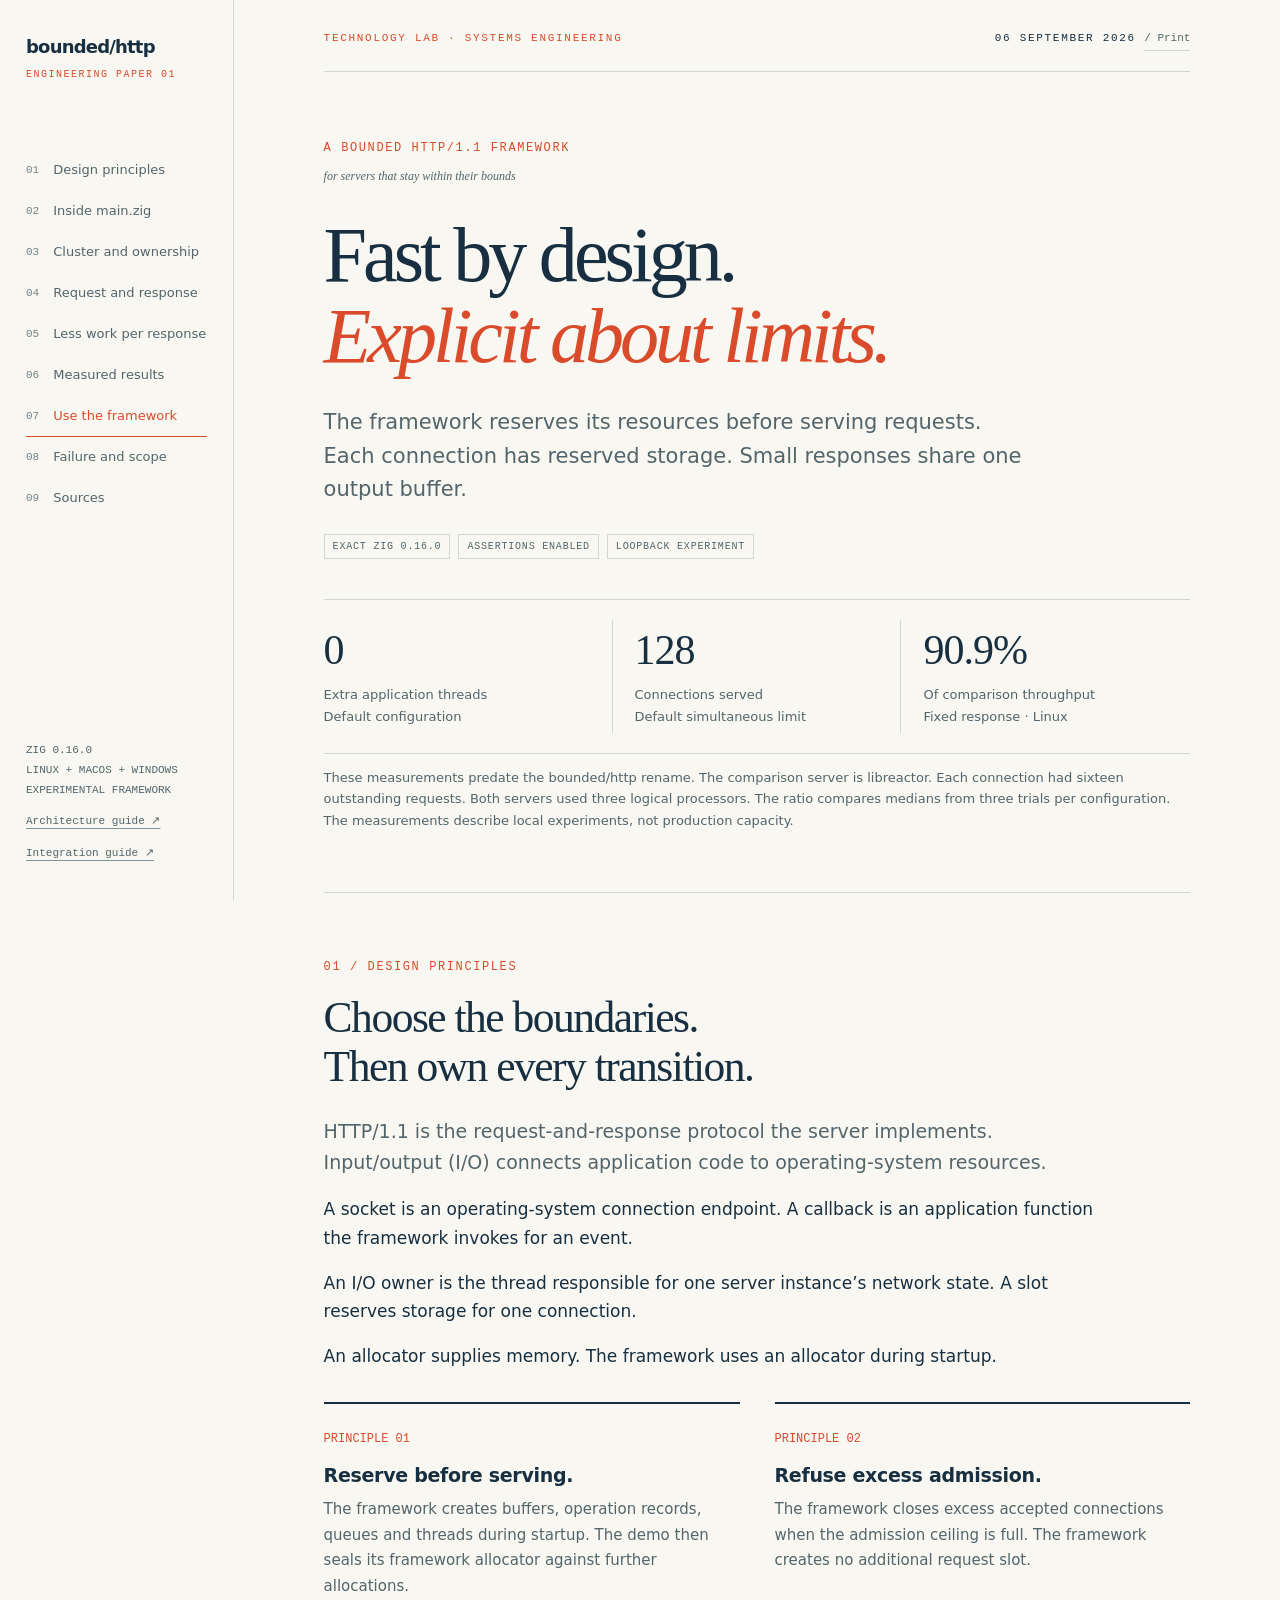
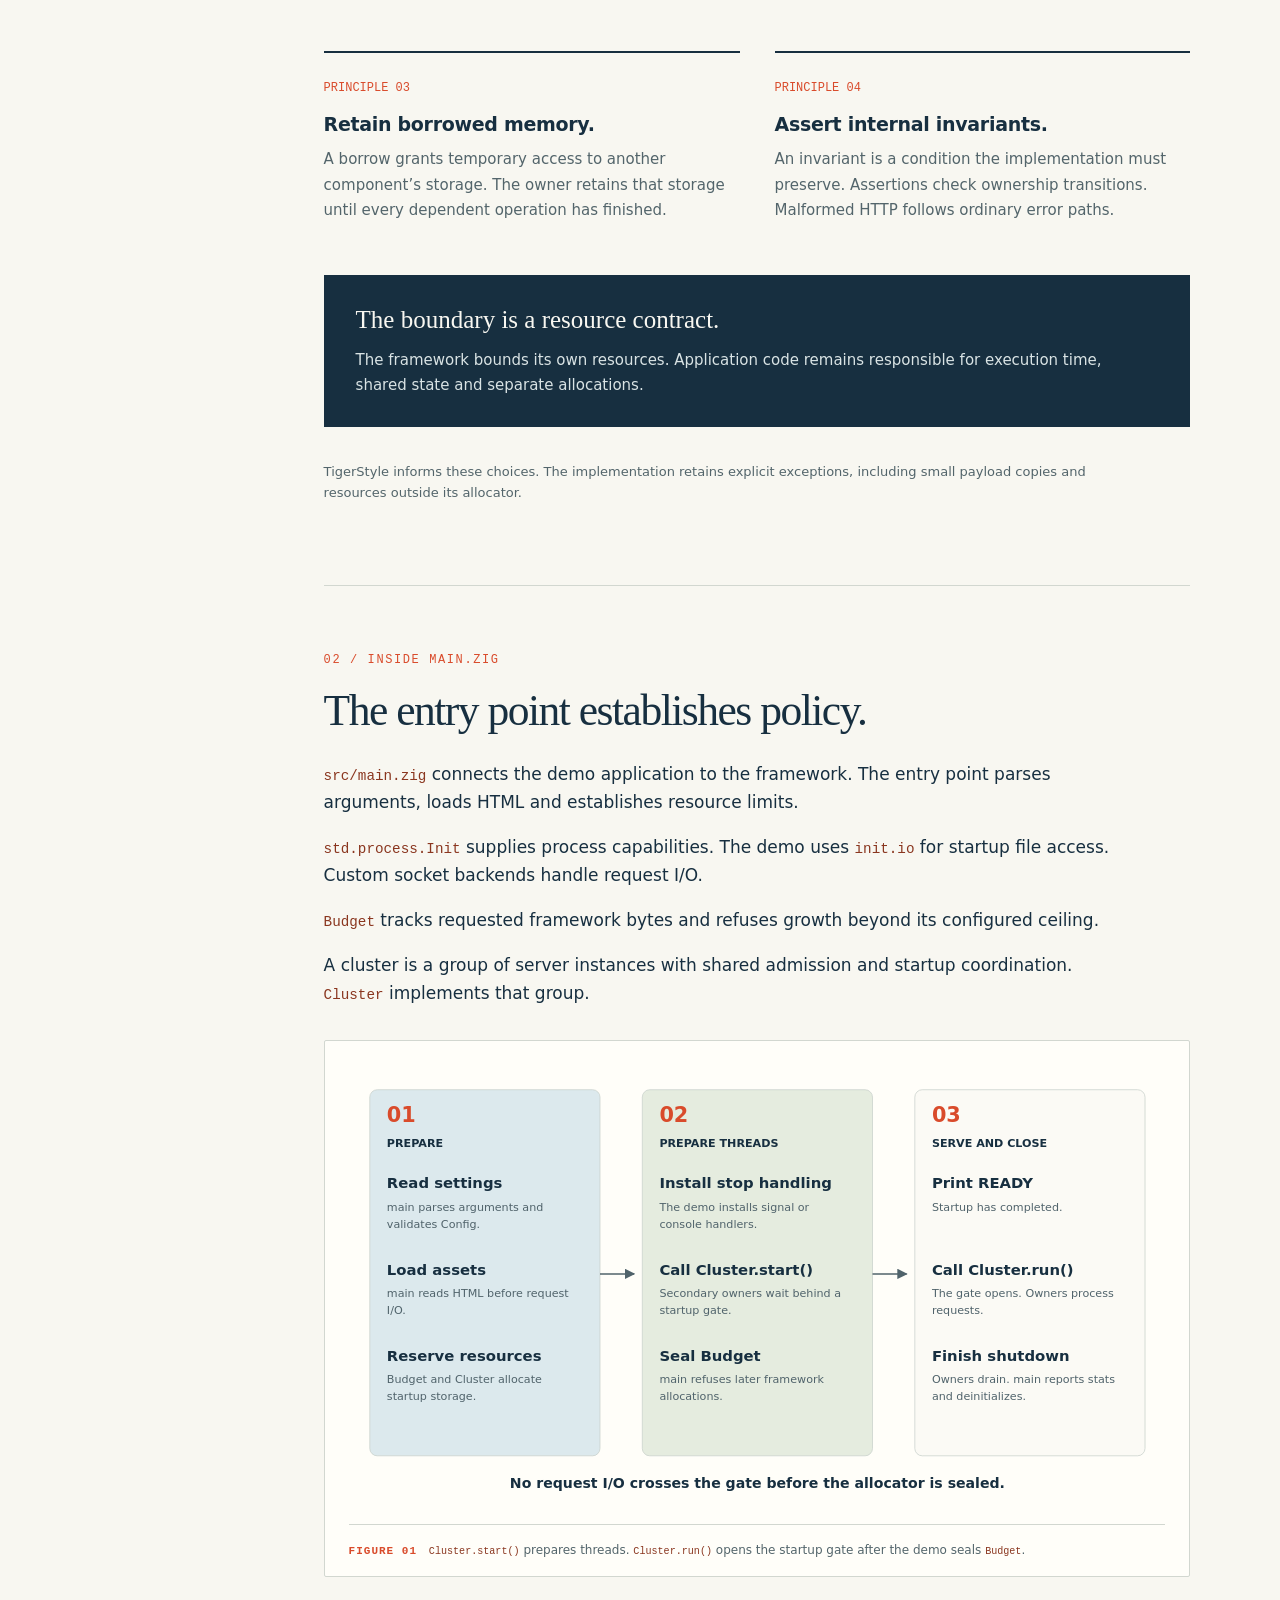
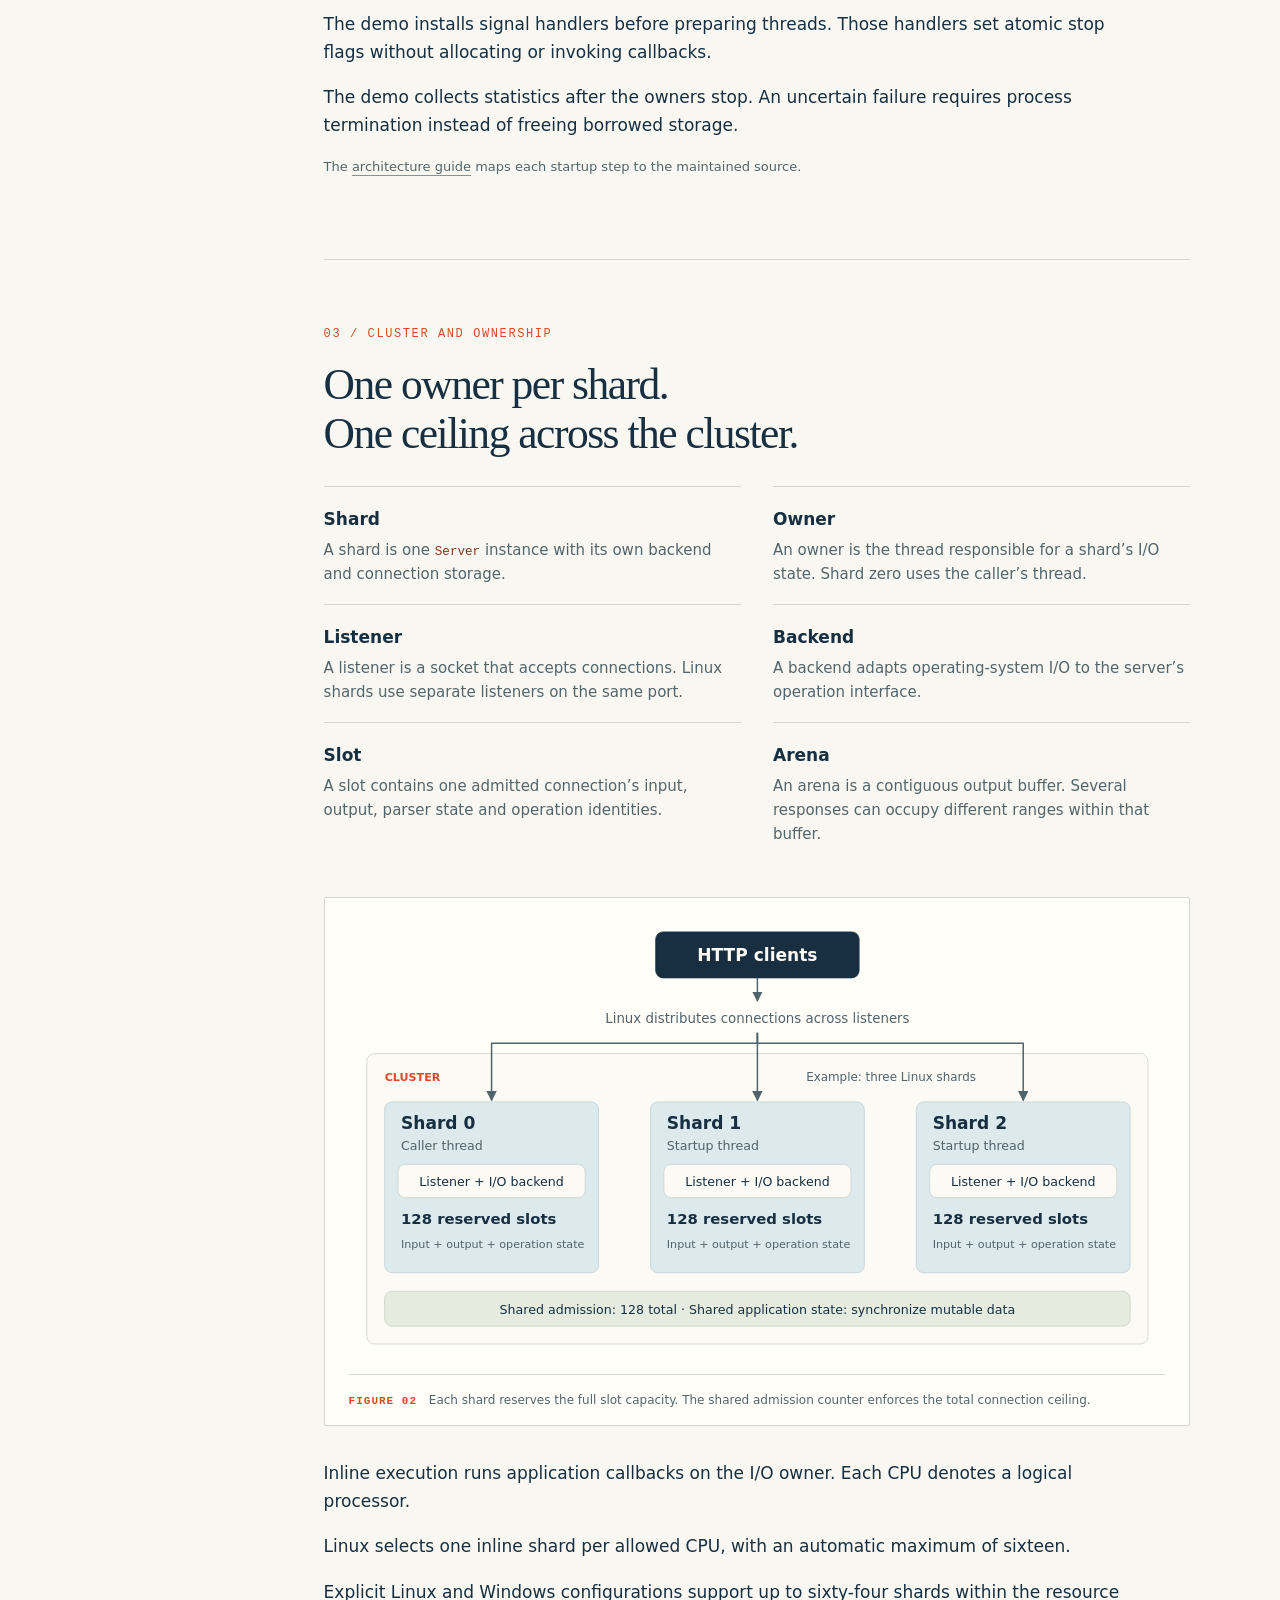
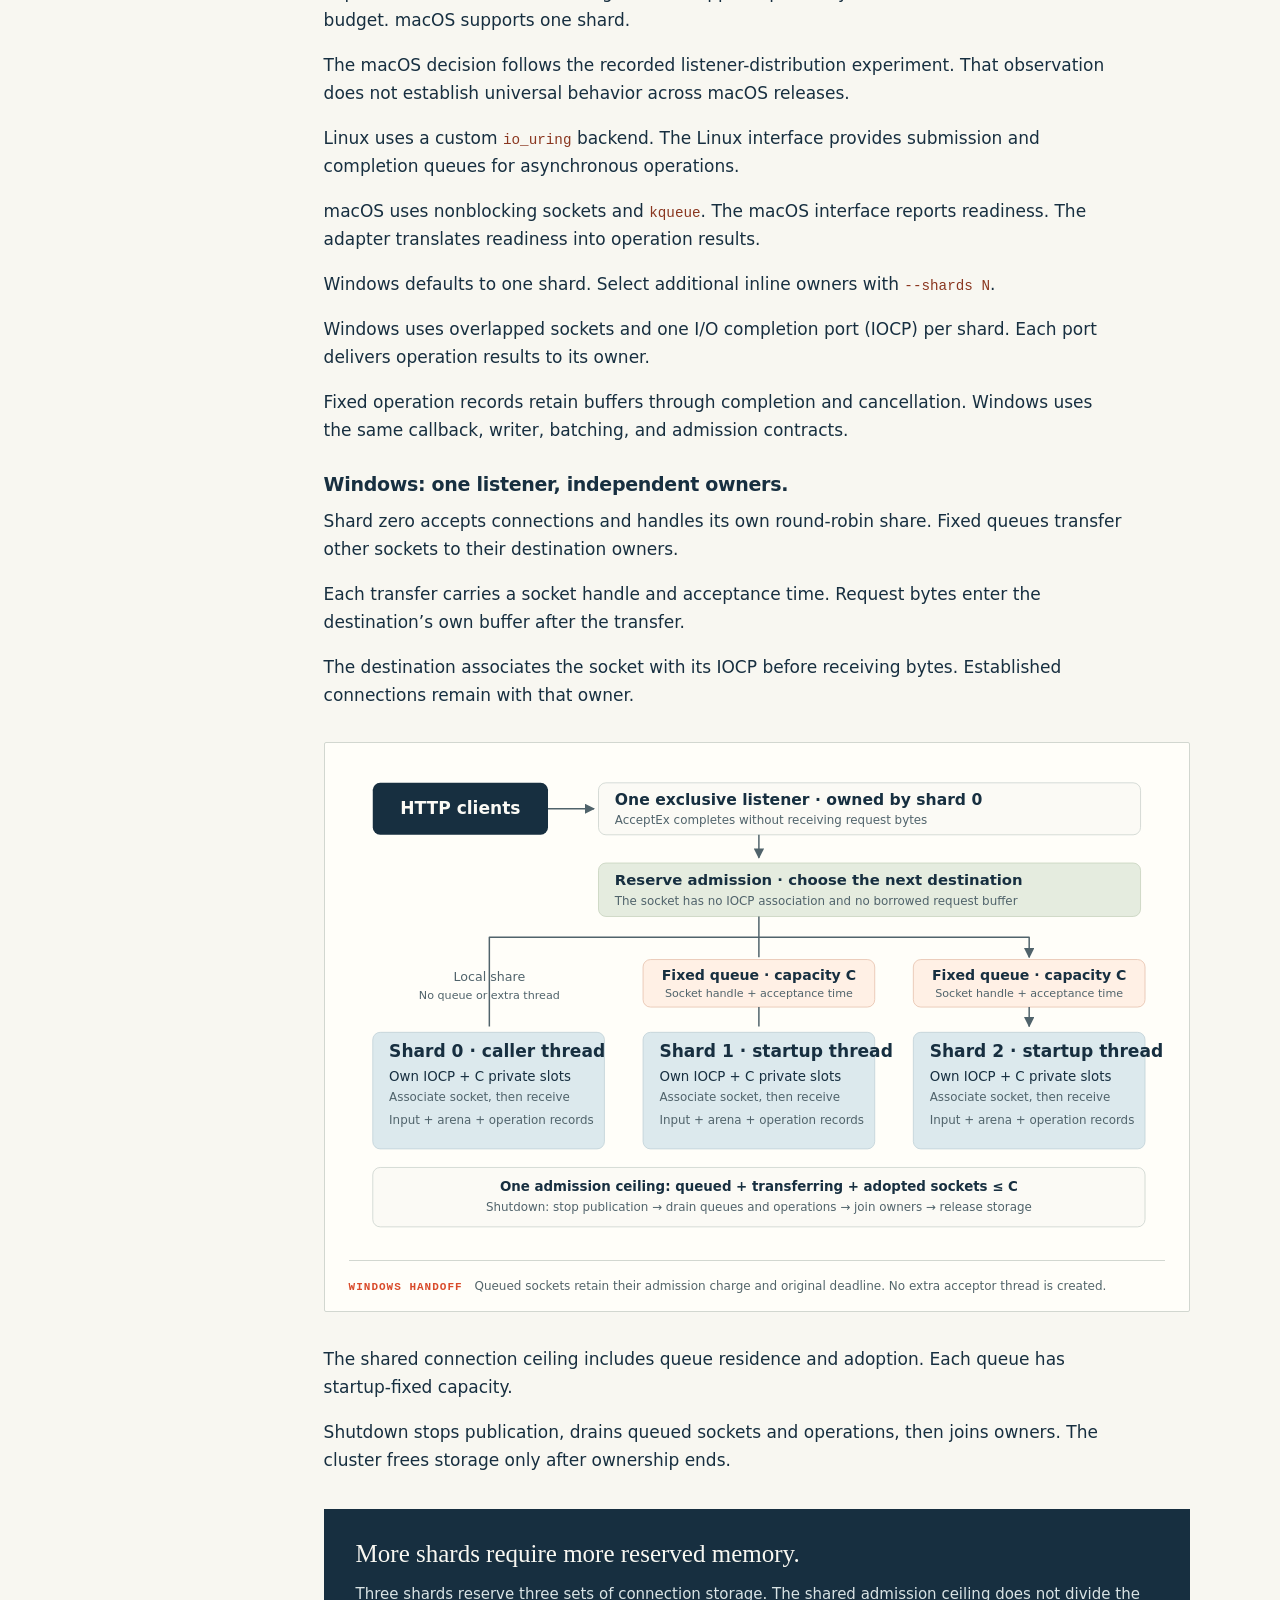
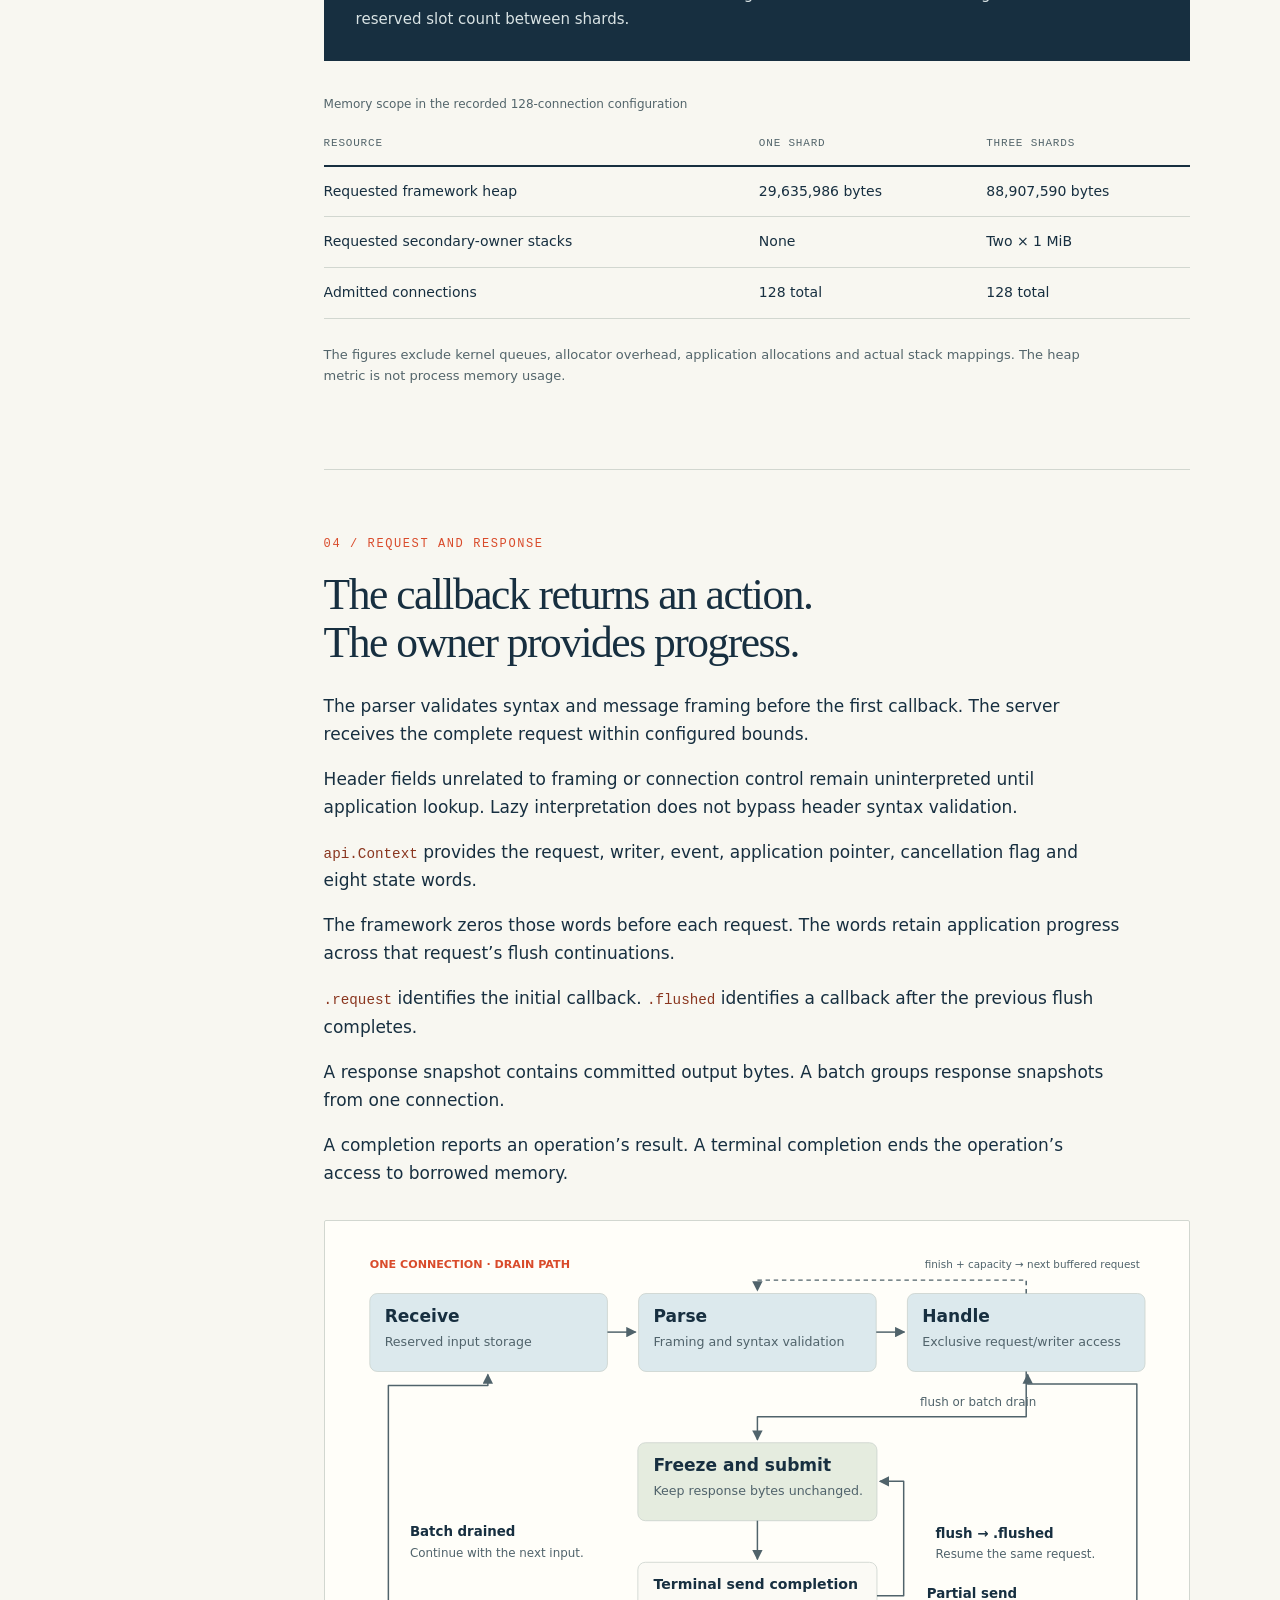
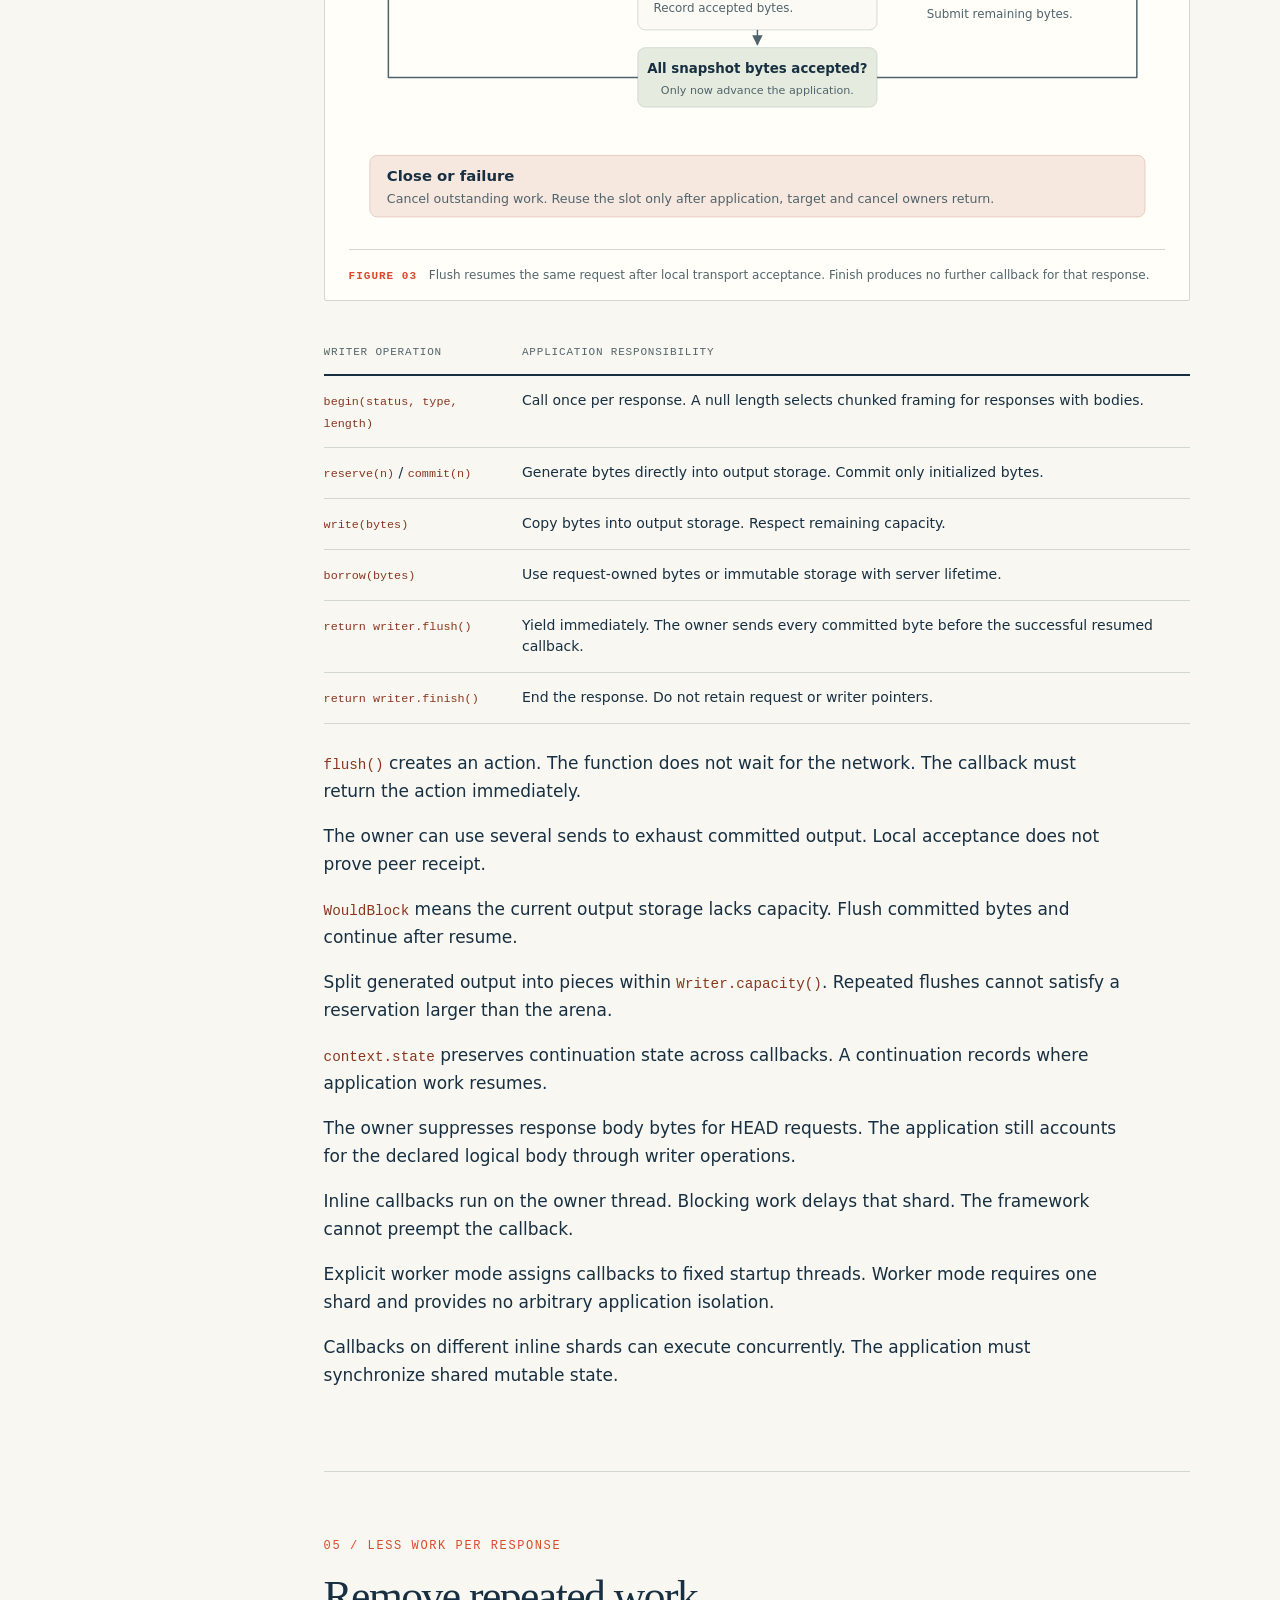
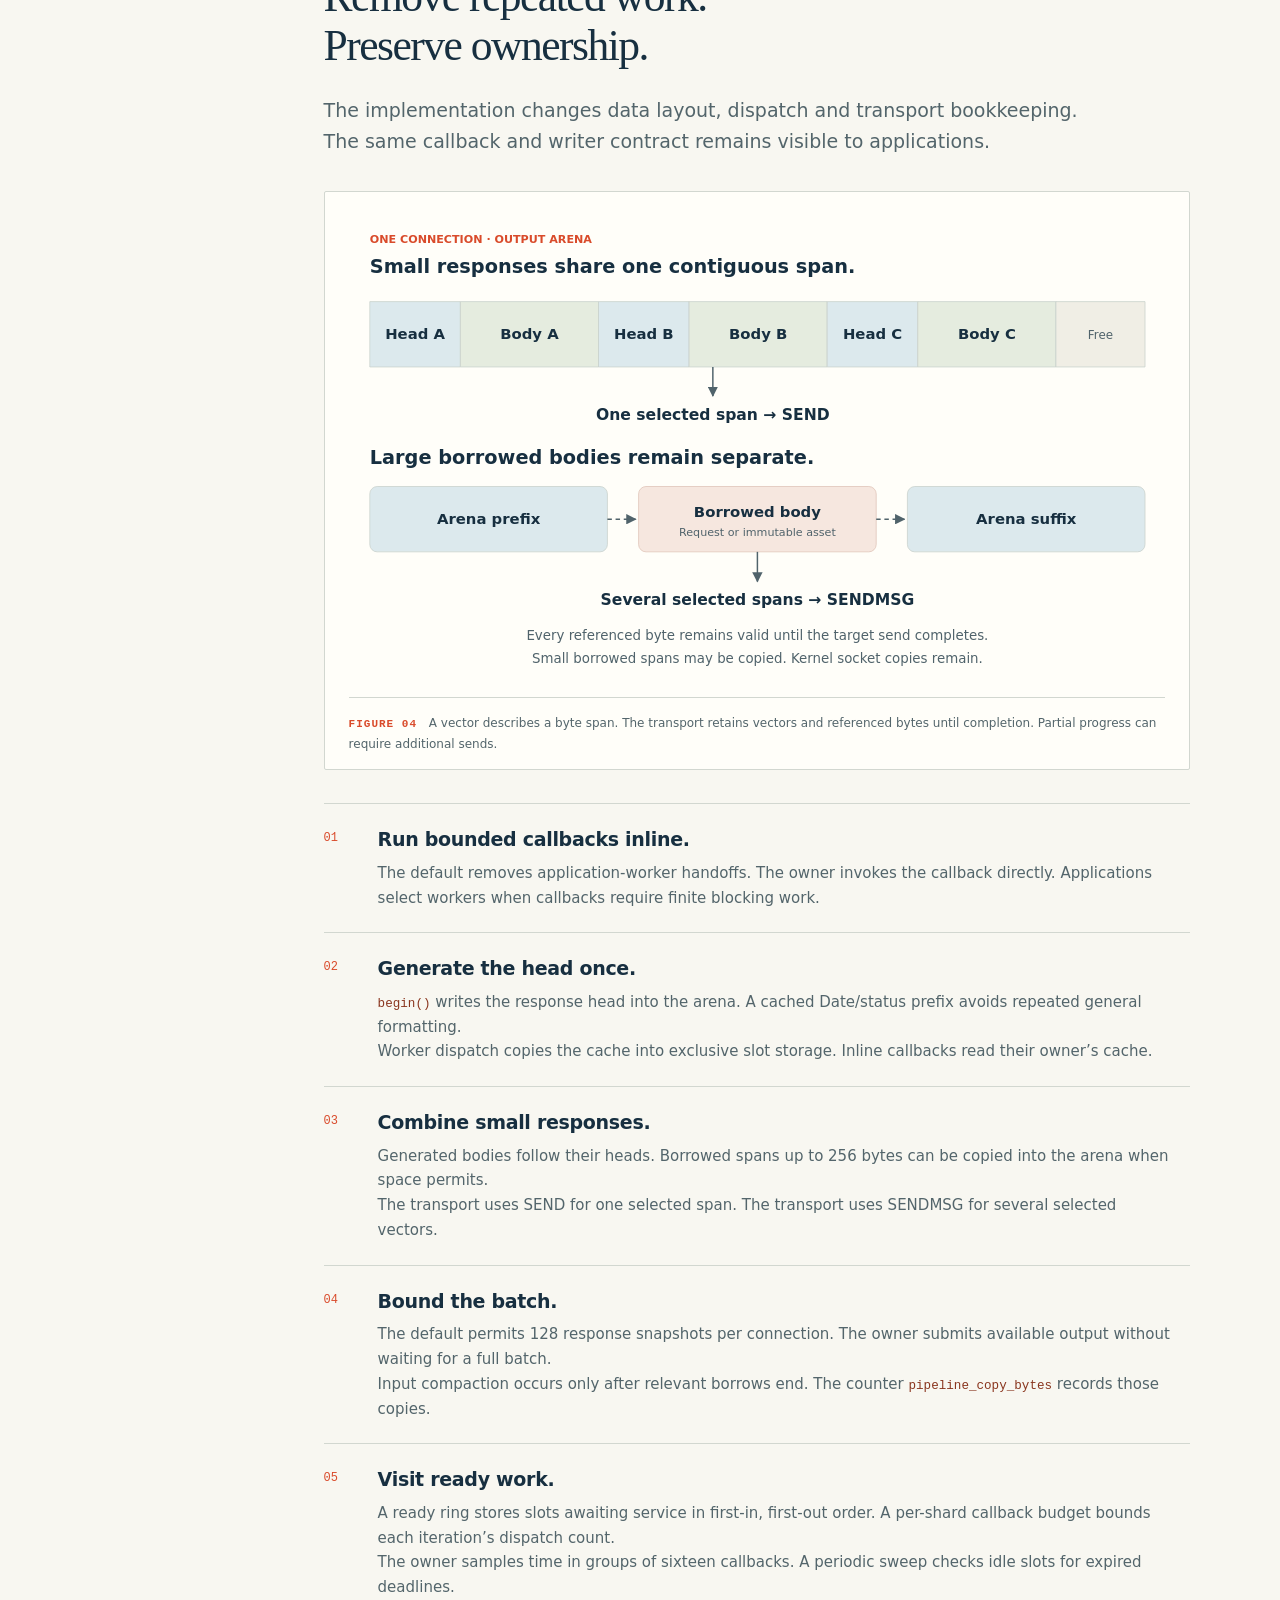
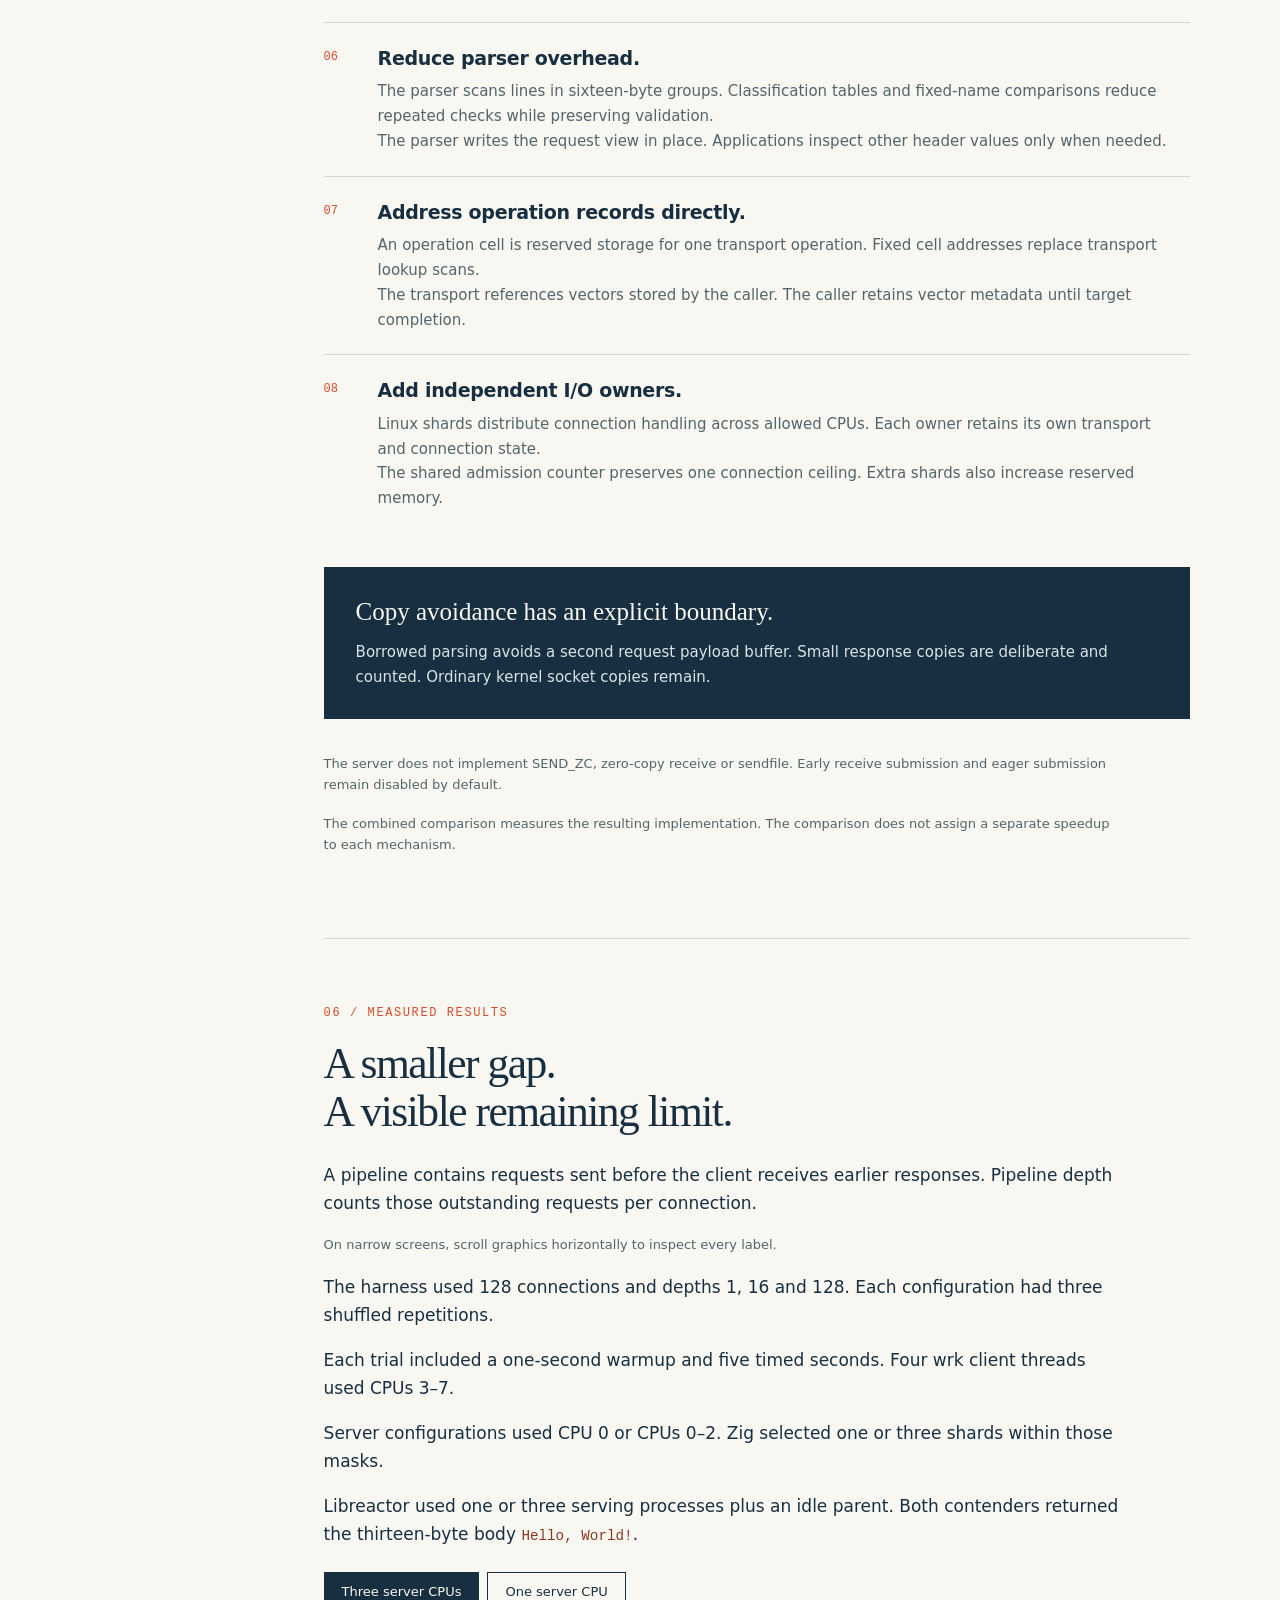
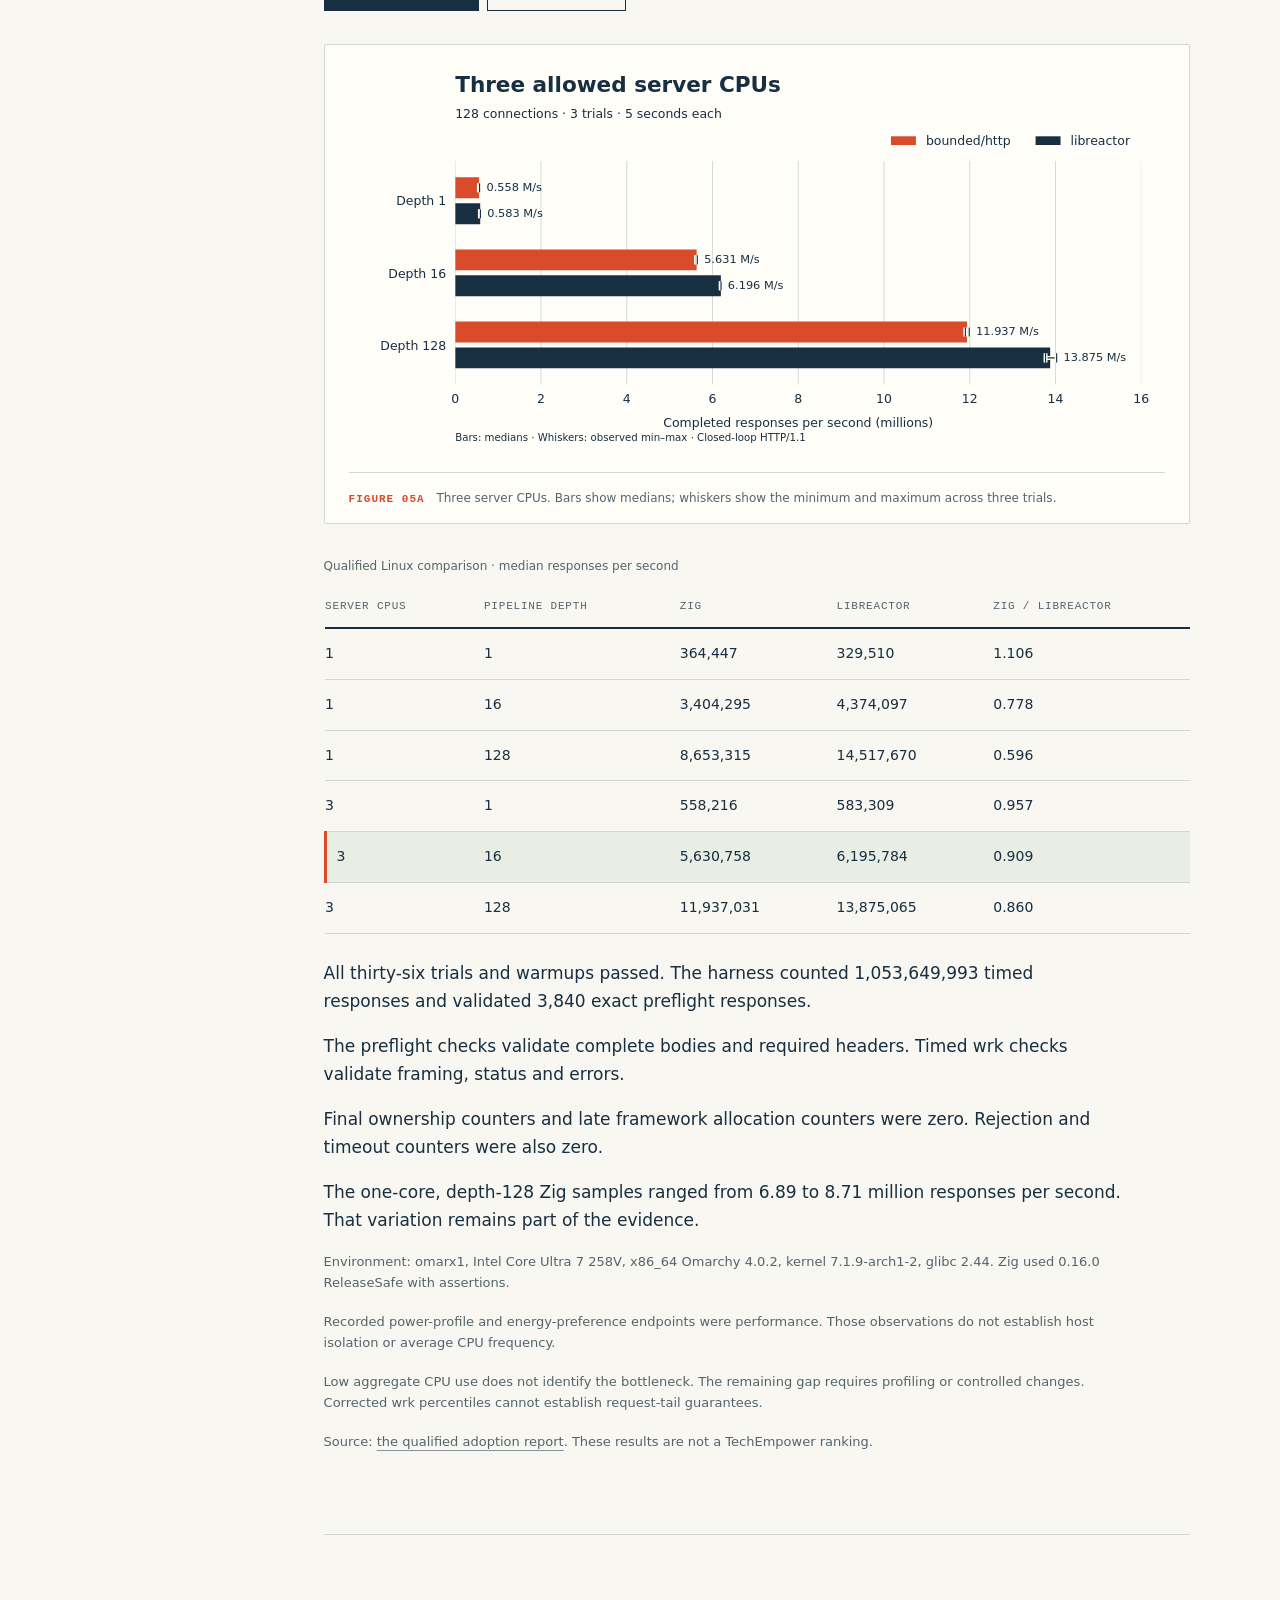
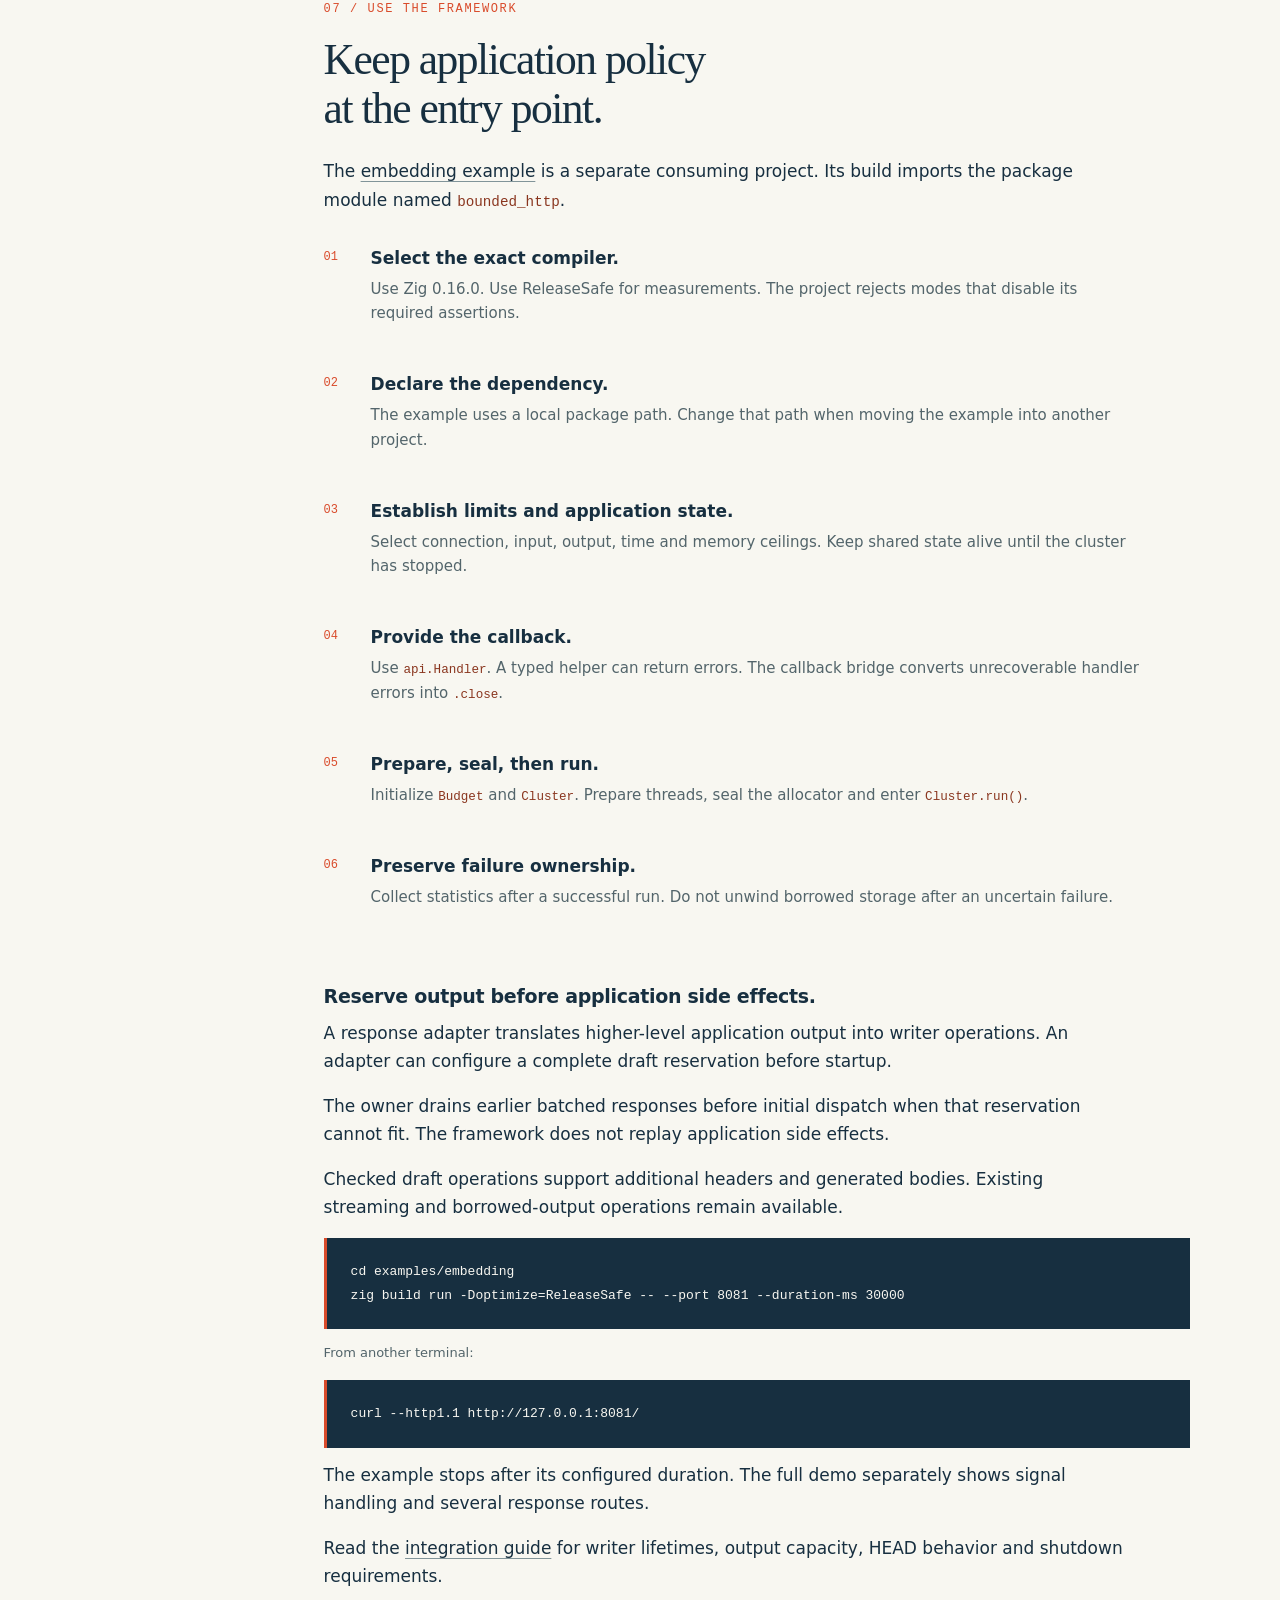
==== commit 6455b97c: "Document Windows shard ownership and preserve native verification evidence" ====
--- a/docs/whitepaper.html
+++ b/docs/whitepaper.html
@@ -71,7 +71,7 @@
 <section class="section" id="cluster">
 <p class="eyebrow">03 / Cluster and ownership</p><h2>One owner per shard.<br>One ceiling across the cluster.</h2>
 <dl class="terms">
-<div><dt>Shard</dt><dd>A shard is one <code>Server</code> instance with its own listener, backend and connection storage.</dd></div>
+<div><dt>Shard</dt><dd>A shard is one <code>Server</code> instance with its own backend and connection storage.</dd></div>
 <div><dt>Owner</dt><dd>An owner is the thread responsible for a shard’s I/O state. Shard zero uses the caller’s thread.</dd></div>
 <div><dt>Listener</dt><dd>A listener is a socket that accepts connections. Linux shards use separate listeners on the same port.</dd></div>
 <div><dt>Backend</dt><dd>A backend adapts operating-system I/O to the server’s operation interface.</dd></div>
@@ -84,12 +84,63 @@
 <g font-family="system-ui, -apple-system, Segoe UI, sans-serif"><rect x="413" y="16" width="274" height="62" rx="10" fill="#172f40" stroke="#172f40"/><text x="550" y="55" font-size="23" fill="#fbfaf5" font-weight="600" text-anchor="middle">HTTP clients</text><path d="M 550 78 V 109" fill="none" stroke="#50636b" stroke-width="2" marker-end="url(#topology-arrow)"/><text x="550" y="139" font-size="18" fill="#50636b" font-weight="400" text-anchor="middle">Linux distributes connections across listeners</text><rect x="24" y="180" width="1052" height="391" rx="10" fill="#fbfaf5" stroke="#c8d0cb"/><text x="48" y="217" font-size="15" fill="#d94b2b" font-weight="700" text-anchor="start">CLUSTER</text><text x="730" y="217" font-size="16" fill="#50636b" font-weight="400" text-anchor="middle">Example: three Linux shards</text><path d="M 550 152 V 166 H 192 V 243" fill="none" stroke="#50636b" stroke-width="2" marker-end="url(#topology-arrow)"/><rect x="48" y="245" width="288" height="230" rx="10" fill="#dce9ed" stroke="#bdcfd6"/><text x="70" y="281" font-size="23" fill="#172f40" font-weight="650" text-anchor="start">Shard 0</text><text x="70" y="310" font-size="17" fill="#50636b" font-weight="400" text-anchor="start">Caller thread</text><rect x="66" y="329" width="252" height="45" rx="10" fill="#fbfaf5" stroke="#c8d0cb"/><text x="192" y="358" font-size="17" fill="#172f40" font-weight="500" text-anchor="middle">Listener + I/O backend</text><text x="70" y="410" font-size="20" fill="#172f40" font-weight="600" text-anchor="start">128 reserved slots</text><text x="70" y="442" font-size="15" fill="#50636b" font-weight="400" text-anchor="start">Input + output + operation state</text><path d="M 550 152 V 166 H 550 V 243" fill="none" stroke="#50636b" stroke-width="2" marker-end="url(#topology-arrow)"/><rect x="406" y="245" width="288" height="230" rx="10" fill="#dce9ed" stroke="#bdcfd6"/><text x="428" y="281" font-size="23" fill="#172f40" font-weight="650" text-anchor="start">Shard 1</text><text x="428" y="310" font-size="17" fill="#50636b" font-weight="400" text-anchor="start">Startup thread</text><rect x="424" y="329" width="252" height="45" rx="10" fill="#fbfaf5" stroke="#c8d0cb"/><text x="550" y="358" font-size="17" fill="#172f40" font-weight="500" text-anchor="middle">Listener + I/O backend</text><text x="428" y="410" font-size="20" fill="#172f40" font-weight="600" text-anchor="start">128 reserved slots</text><text x="428" y="442" font-size="15" fill="#50636b" font-weight="400" text-anchor="start">Input + output + operation state</text><path d="M 550 152 V 166 H 908 V 243" fill="none" stroke="#50636b" stroke-width="2" marker-end="url(#topology-arrow)"/><rect x="764" y="245" width="288" height="230" rx="10" fill="#dce9ed" stroke="#bdcfd6"/><text x="786" y="281" font-size="23" fill="#172f40" font-weight="650" text-anchor="start">Shard 2</text><text x="786" y="310" font-size="17" fill="#50636b" font-weight="400" text-anchor="start">Startup thread</text><rect x="782" y="329" width="252" height="45" rx="10" fill="#fbfaf5" stroke="#c8d0cb"/><text x="908" y="358" font-size="17" fill="#172f40" font-weight="500" text-anchor="middle">Listener + I/O backend</text><text x="786" y="410" font-size="20" fill="#172f40" font-weight="600" text-anchor="start">128 reserved slots</text><text x="786" y="442" font-size="15" fill="#50636b" font-weight="400" text-anchor="start">Input + output + operation state</text><rect x="48" y="500" width="1004" height="47" rx="10" fill="#e5ecdf" stroke="#c4d0bb"/><text x="550" y="530" font-size="17" fill="#172f40" font-weight="500" text-anchor="middle">Shared admission: 128 total  ·  Shared application state: synchronize mutable data</text></g></svg></div><figcaption><b>FIGURE 02</b> Each shard reserves the full slot capacity. The shared admission counter enforces the total connection ceiling.</figcaption></figure>
 <p>Inline execution runs application callbacks on the I/O owner. Each CPU denotes a logical processor.</p>
 <p>Linux selects one inline shard per allowed CPU, with an automatic maximum of sixteen.</p>
-<p>Explicit Linux configurations support up to sixty-four shards within the resource budget. macOS and Windows currently support one shard.</p>
+<p>Explicit Linux and Windows configurations support up to sixty-four shards within the resource budget. macOS supports one shard.</p>
 <p>The macOS decision follows the recorded listener-distribution experiment. That observation does not establish universal behavior across macOS releases.</p>
 <p>Linux uses a custom <code>io_uring</code> backend. The Linux interface provides submission and completion queues for asynchronous operations.</p>
 <p>macOS uses nonblocking sockets and <code>kqueue</code>. The macOS interface reports readiness. The adapter translates readiness into operation results.</p>
-<p>Windows uses overlapped sockets and an I/O completion port (IOCP). The completion port delivers operation results to the owner.</p>
+<p>Windows defaults to one shard. Select additional inline owners with <code>--shards N</code>.</p>
+<p>Windows uses overlapped sockets and one I/O completion port (IOCP) per shard. Each port delivers operation results to its owner.</p>
 <p>Fixed operation records retain buffers through completion and cancellation. Windows uses the same callback, writer, batching, and admission contracts.</p>
+<h3>Windows: one listener, independent owners.</h3>
+<p>Shard zero accepts connections and handles its own round-robin share. Fixed queues transfer other sockets to their destination owners.</p>
+<p>Each transfer carries a socket handle and acceptance time. Request bytes enter the destination’s own buffer after the transfer.</p>
+<p>The destination associates the socket with its IOCP before receiving bytes. Established connections remain with that owner.</p>
+<figure class="figure"><div class="figure-scroll" tabindex="0" aria-label="Windows socket handoff diagram"><svg xmlns="http://www.w3.org/2000/svg" viewBox="0 0 1100 650" role="img" aria-labelledby="windows-handoff-title windows-handoff-desc" class="diagram-svg">
+<title id="windows-handoff-title">Windows: one listener, independent IOCP owners</title>
+<desc id="windows-handoff-desc">Shard zero accepts without reading request bytes. A shared admission charge follows each socket through a fixed queue into its destination IOCP. Shard zero also handles connections. Every owner keeps private buffers. Receivers drain queues after acquiring the producer completion flag.</desc>
+<defs><marker id="windows-handoff-arrow" viewBox="0 0 10 10" refX="9" refY="5" markerWidth="7" markerHeight="7" orient="auto-start-reverse"><path d="M 0 0 L 10 5 L 0 10 z" fill="#50636b"/></marker></defs>
+<g font-family="system-ui, -apple-system, Segoe UI, sans-serif">
+<rect x="32" y="24" width="236" height="70" rx="10" fill="#172f40"/>
+<text x="150" y="66" text-anchor="middle" font-size="23" fill="#fbfaf5" font-weight="650">HTTP clients</text>
+<path d="M 268 59 H 330" fill="none" stroke="#50636b" stroke-width="2" marker-end="url(#windows-handoff-arrow)"/>
+<rect x="336" y="24" width="730" height="70" rx="10" fill="#fbfaf5" stroke="#c8d0cb"/>
+<text x="358" y="54" font-size="21" fill="#172f40" font-weight="650">One exclusive listener · owned by shard 0</text>
+<text x="358" y="80" font-size="16" fill="#50636b">AcceptEx completes without receiving request bytes</text>
+<path d="M 552 94 V 125" fill="none" stroke="#50636b" stroke-width="2" marker-end="url(#windows-handoff-arrow)"/>
+<rect x="336" y="132" width="730" height="72" rx="10" fill="#e5ecdf" stroke="#c4d0bb"/>
+<text x="358" y="162" font-size="20" fill="#172f40" font-weight="650">Reserve admission · choose the next destination</text>
+<text x="358" y="188" font-size="16" fill="#50636b">The socket has no IOCP association and no borrowed request buffer</text>
+<path d="M 552 204 V 232 H 189 V 352 M 552 232 V 259 M 552 232 H 916 V 259" fill="none" stroke="#50636b" stroke-width="2" marker-end="url(#windows-handoff-arrow)"/>
+<text x="189" y="291" text-anchor="middle" font-size="17" fill="#50636b">Local share</text>
+<text x="189" y="315" text-anchor="middle" font-size="15" fill="#50636b">No queue or extra thread</text>
+<rect x="396" y="262" width="312" height="64" rx="10" fill="#fff0e5" stroke="#e4bda8"/>
+<text x="552" y="289" text-anchor="middle" font-size="19" fill="#172f40" font-weight="600">Fixed queue · capacity C</text>
+<text x="552" y="312" text-anchor="middle" font-size="15" fill="#50636b">Socket handle + acceptance time</text>
+<rect x="760" y="262" width="312" height="64" rx="10" fill="#fff0e5" stroke="#e4bda8"/>
+<text x="916" y="289" text-anchor="middle" font-size="19" fill="#172f40" font-weight="600">Fixed queue · capacity C</text>
+<text x="916" y="312" text-anchor="middle" font-size="15" fill="#50636b">Socket handle + acceptance time</text>
+<path d="M 552 326 V 352 M 916 326 V 352" fill="none" stroke="#50636b" stroke-width="2" marker-end="url(#windows-handoff-arrow)"/>
+<rect x="32" y="360" width="312" height="157" rx="10" fill="#dce9ed" stroke="#bdcfd6"/>
+<text x="54" y="393" font-size="23" fill="#172f40" font-weight="650">Shard 0 · caller thread</text>
+<text x="54" y="425" font-size="18" fill="#172f40">Own IOCP + C private slots</text>
+<text x="54" y="453" font-size="16" fill="#50636b">Associate socket, then receive</text>
+<text x="54" y="483" font-size="16" fill="#50636b">Input + arena + operation records</text>
+<rect x="396" y="360" width="312" height="157" rx="10" fill="#dce9ed" stroke="#bdcfd6"/>
+<text x="418" y="393" font-size="23" fill="#172f40" font-weight="650">Shard 1 · startup thread</text>
+<text x="418" y="425" font-size="18" fill="#172f40">Own IOCP + C private slots</text>
+<text x="418" y="453" font-size="16" fill="#50636b">Associate socket, then receive</text>
+<text x="418" y="483" font-size="16" fill="#50636b">Input + arena + operation records</text>
+<rect x="760" y="360" width="312" height="157" rx="10" fill="#dce9ed" stroke="#bdcfd6"/>
+<text x="782" y="393" font-size="23" fill="#172f40" font-weight="650">Shard 2 · startup thread</text>
+<text x="782" y="425" font-size="18" fill="#172f40">Own IOCP + C private slots</text>
+<text x="782" y="453" font-size="16" fill="#50636b">Associate socket, then receive</text>
+<text x="782" y="483" font-size="16" fill="#50636b">Input + arena + operation records</text>
+<rect x="32" y="542" width="1040" height="80" rx="10" fill="#fbfaf5" stroke="#c8d0cb"/>
+<text x="552" y="574" text-anchor="middle" font-size="18" fill="#172f40" font-weight="600">One admission ceiling: queued + transferring + adopted sockets ≤ C</text>
+<text x="552" y="601" text-anchor="middle" font-size="16" fill="#50636b">Shutdown: stop publication → drain queues and operations → join owners → release storage</text>
+</g></svg></div><figcaption><b>WINDOWS HANDOFF</b> Queued sockets retain their admission charge and original deadline. No extra acceptor thread is created.</figcaption></figure>
+<p>The shared connection ceiling includes queue residence and adoption. Each queue has startup-fixed capacity.</p>
+<p>Shutdown stops publication, drains queued sockets and operations, then joins owners. The cluster frees storage only after ownership ends.</p>
 <div class="callout"><strong>More shards require more reserved memory.</strong><p>Three shards reserve three sets of connection storage. The shared admission ceiling does not divide the reserved slot count between shards.</p></div>
 <div class="table-wrap"><table><caption>Memory scope in the recorded 128-connection configuration</caption><thead><tr><th>Resource</th><th>One shard</th><th>Three shards</th></tr></thead><tbody><tr><td>Requested framework heap</td><td>29,635,986 bytes</td><td>88,907,590 bytes</td></tr><tr><td>Requested secondary-owner stacks</td><td>None</td><td>Two × 1 MiB</td></tr><tr><td>Admitted connections</td><td>128 total</td><td>128 total</td></tr></tbody></table></div>
 <p class="note">The figures exclude kernel queues, allocator overhead, application allocations and actual stack mappings. The heap metric is not process memory usage.</p>
@@ -740,7 +791,7 @@
 <tr><td>An inline callback never returns</td><td>The framework cannot preempt that callback. An external watchdog must supervise a violating application.</td></tr>
 </tbody></table></div>
 <p>The current server binds IPv4 loopback and serves plain HTTP. Transport Layer Security (TLS) and production deployment qualification remain pending.</p>
-<p>Windows currently uses one shard. The <a href="read.html?file=reports/2026-09-06-windows-iocp.md">Windows verification receipt</a> records native x64 results and explicit exclusions.</p>
+<p>The <a href="read.html?file=reports/2026-09-06-windows-shards.md">Windows shard receipt</a> records native x64 distribution, admission, and shutdown tests. Windows performance remains unmeasured.</p>
 <p>Winsock creates socket resources during admission. Fixed framework storage does not bound provider allocations or delayed kernel cleanup.</p>
 <p>Dynamic borrow-release notifications and per-request worker offload remain pending. Applications cannot safely invent those ownership mechanisms around the current API.</p>
 <p>Future measurements include HTML workloads, macOS contenders, external network traffic and trustworthy response-tail statistics.</p>
@@ -756,7 +807,7 @@
 <li><a href="read.html?file=docs/USING.md">Integration guide</a> · dependency setup, callbacks, response writing and operational checks.</li>
 <li><a href="read.html?file=src/main.zig">Demo entry point</a>, <a href="read.html?file=src/server.zig">cluster and server</a>, <a href="read.html?file=src/api.zig">application API</a>, <a href="read.html?file=docs/OWNERSHIP.md">ownership contract</a>.</li>
 <li><a href="https://github.com/technologylab-ai/zig-http/tree/4b3cd5551d80b422ec6ef763627d019e6f1dfb83">Immutable runtime publication</a> · Zig 0.16.0, custom io_uring and kqueue backends.</li>
-<li><a href="https://github.com/technologylab-ai/bounded-http/tree/70f9ae5917076b664081db59c62edc4959ca5041">Windows IOCP implementation</a> · Native x64 correctness verified; <a href="read.html?file=reports/2026-09-06-windows-iocp.md">results and exclusions</a>.</li>
+<li><a href="https://github.com/technologylab-ai/bounded-http/tree/514c901fafd005f140a0a6fdf10ee28d0ff8796a">Windows IOCP shard implementation</a> · Native x64 correctness verified; <a href="read.html?file=reports/2026-09-06-windows-shards.md">results and exclusions</a>.</li>
 <li><a href="read.html?file=reports/2026-09-05-arena-adoption.md">Qualified comparison</a> and <a href="read.html?file=reports/2026-09-05-arena-adoption/packet.json">evidence manifest</a> · exact versions, binary hashes, sample ranges and host conditions.</li>
 <li><a href="read.html?file=reports/2026-09-05-arena-adoption/summarize.py">Read-only evidence verifier</a> · checks raw results without starting a server.</li>
 <li><a href="https://technologylab-ai.github.io/zigllmwiki/?page=wiki/tigerstyle.md">TigerStyle synthesis</a> · source-driven guidance for resource bounds, assertions and ownership.</li>
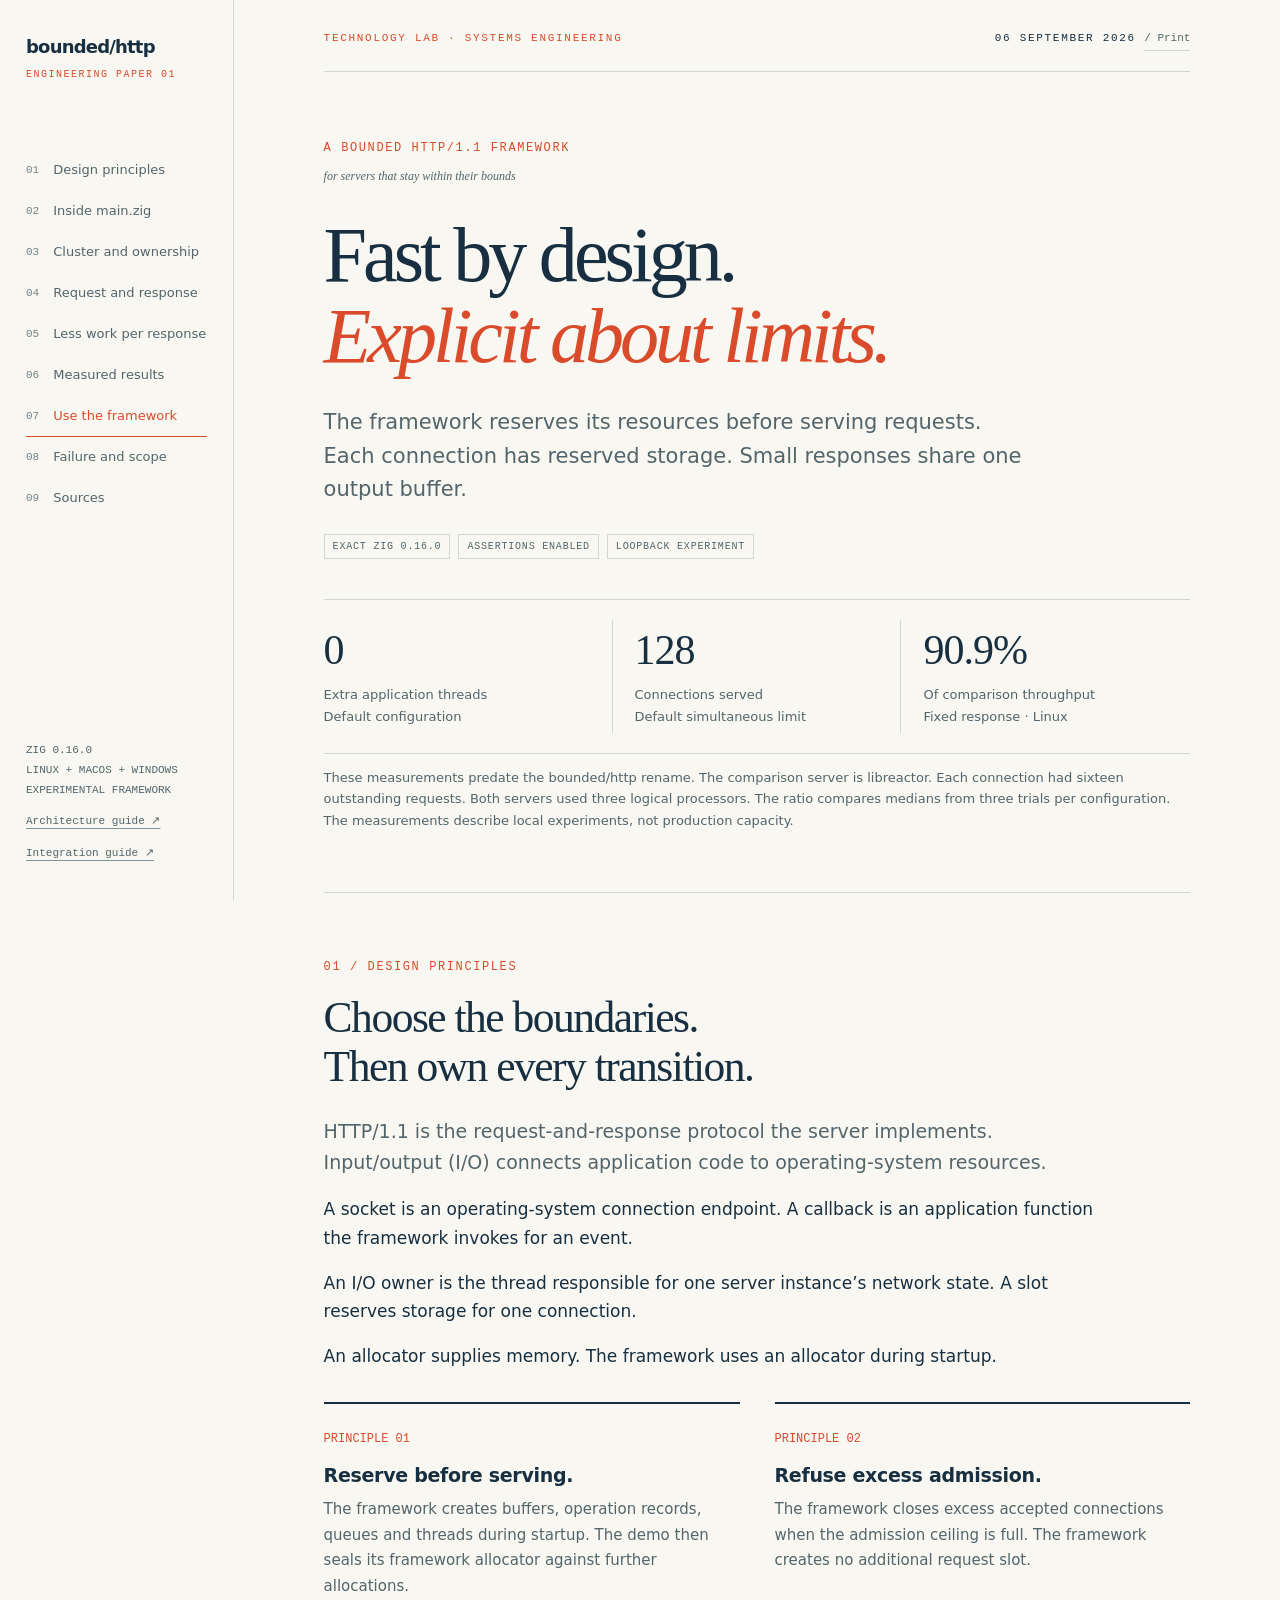
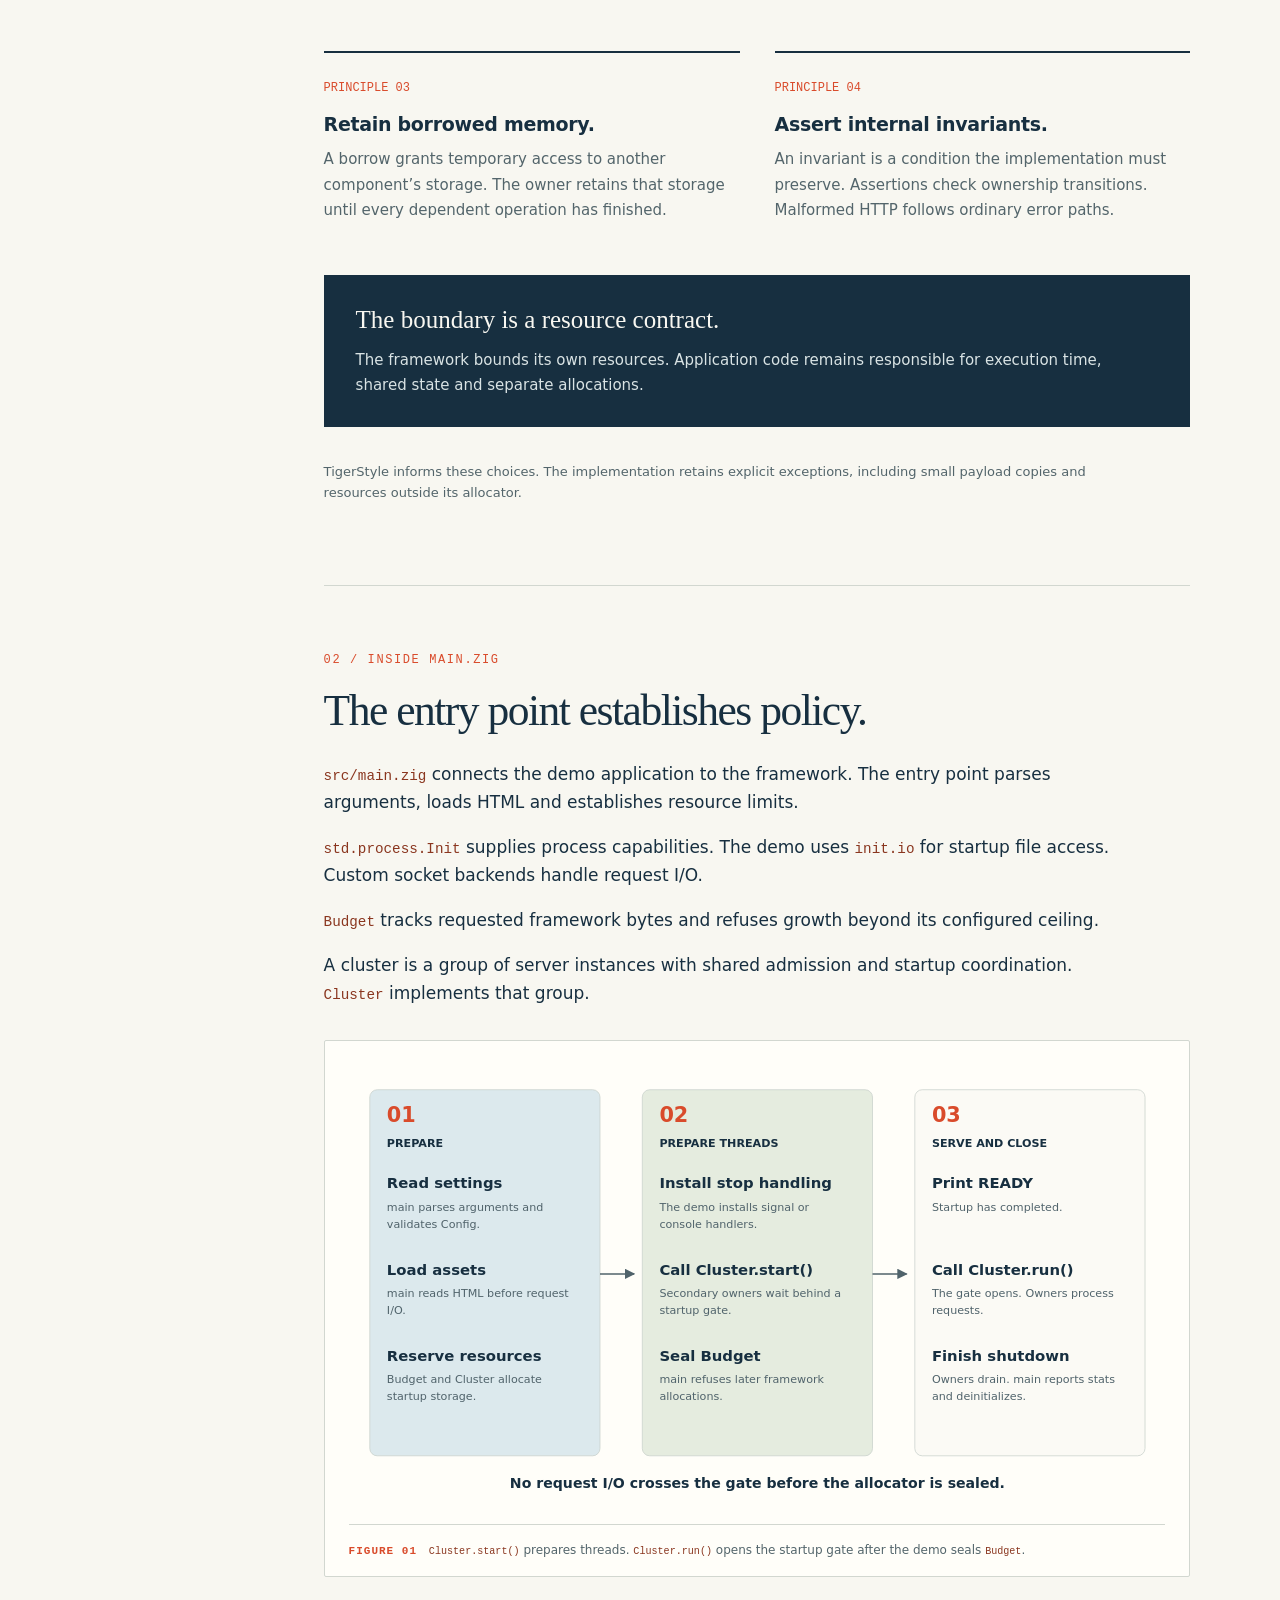
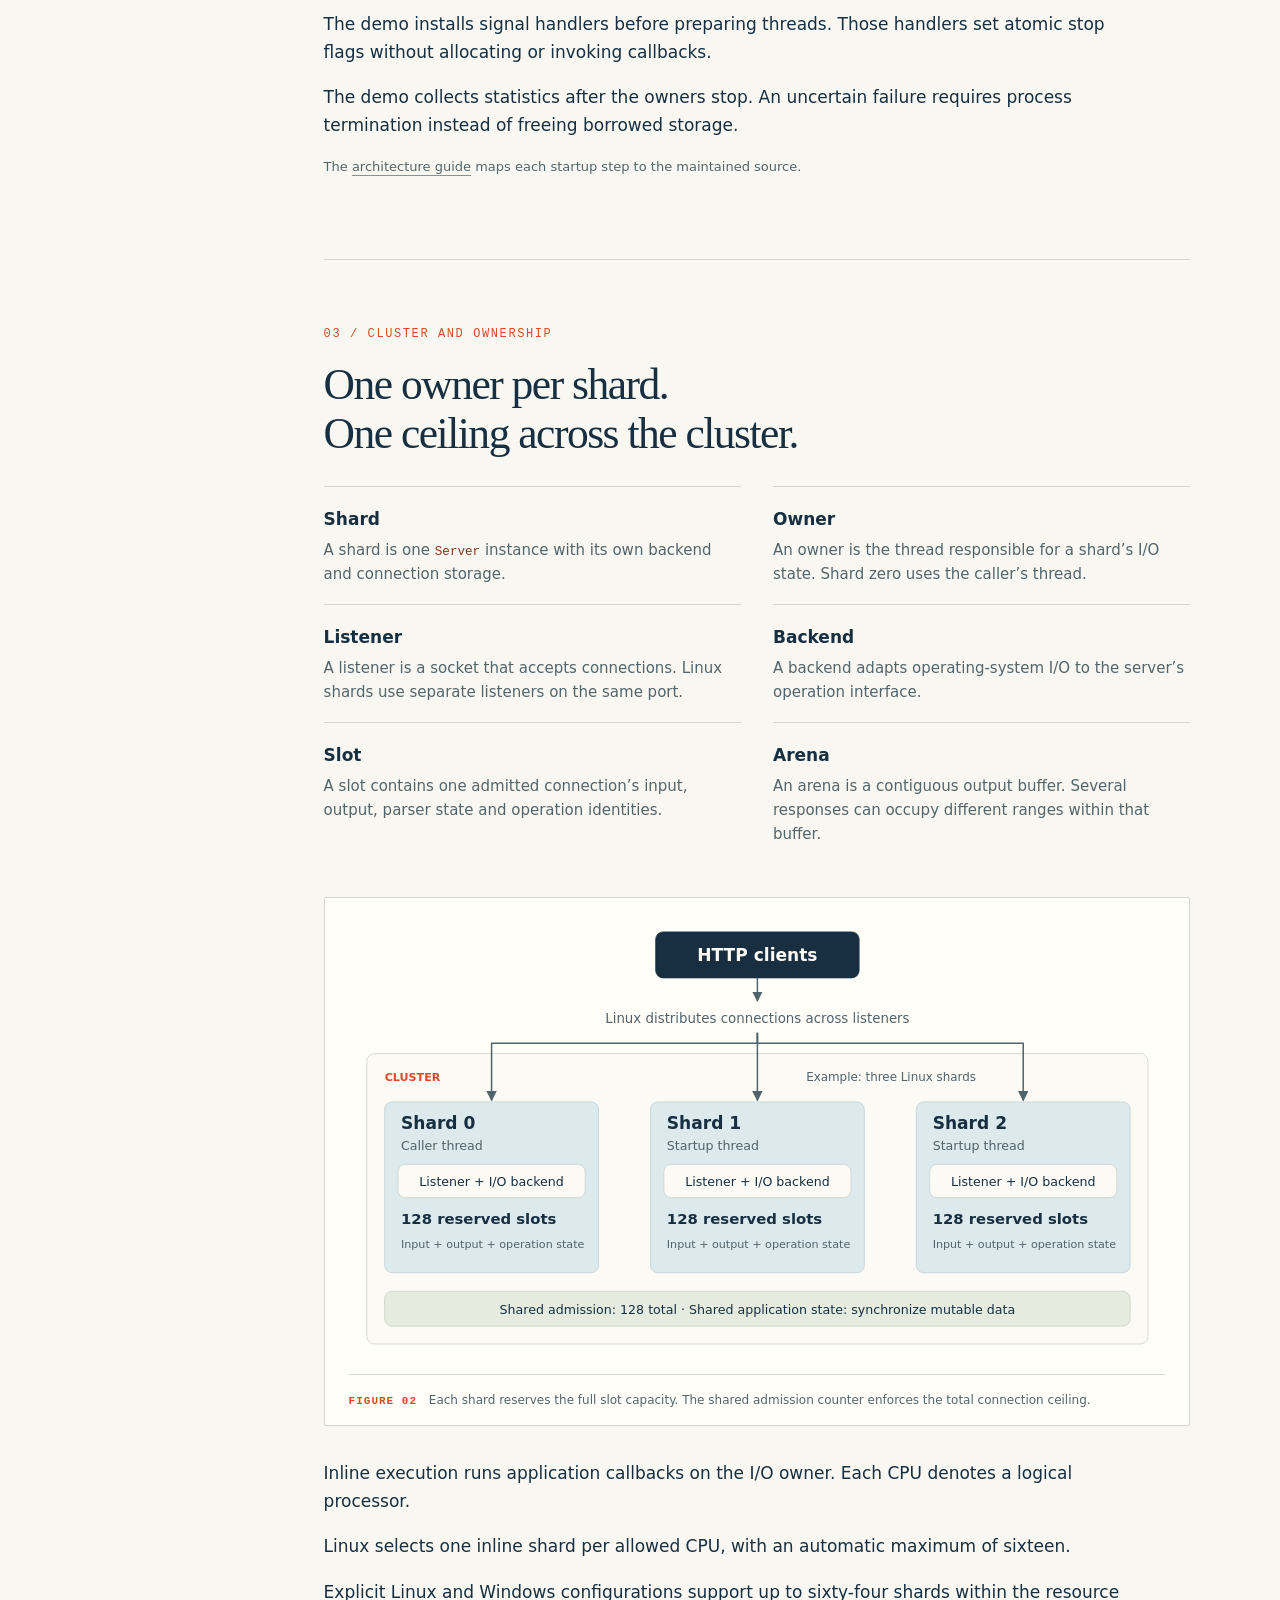
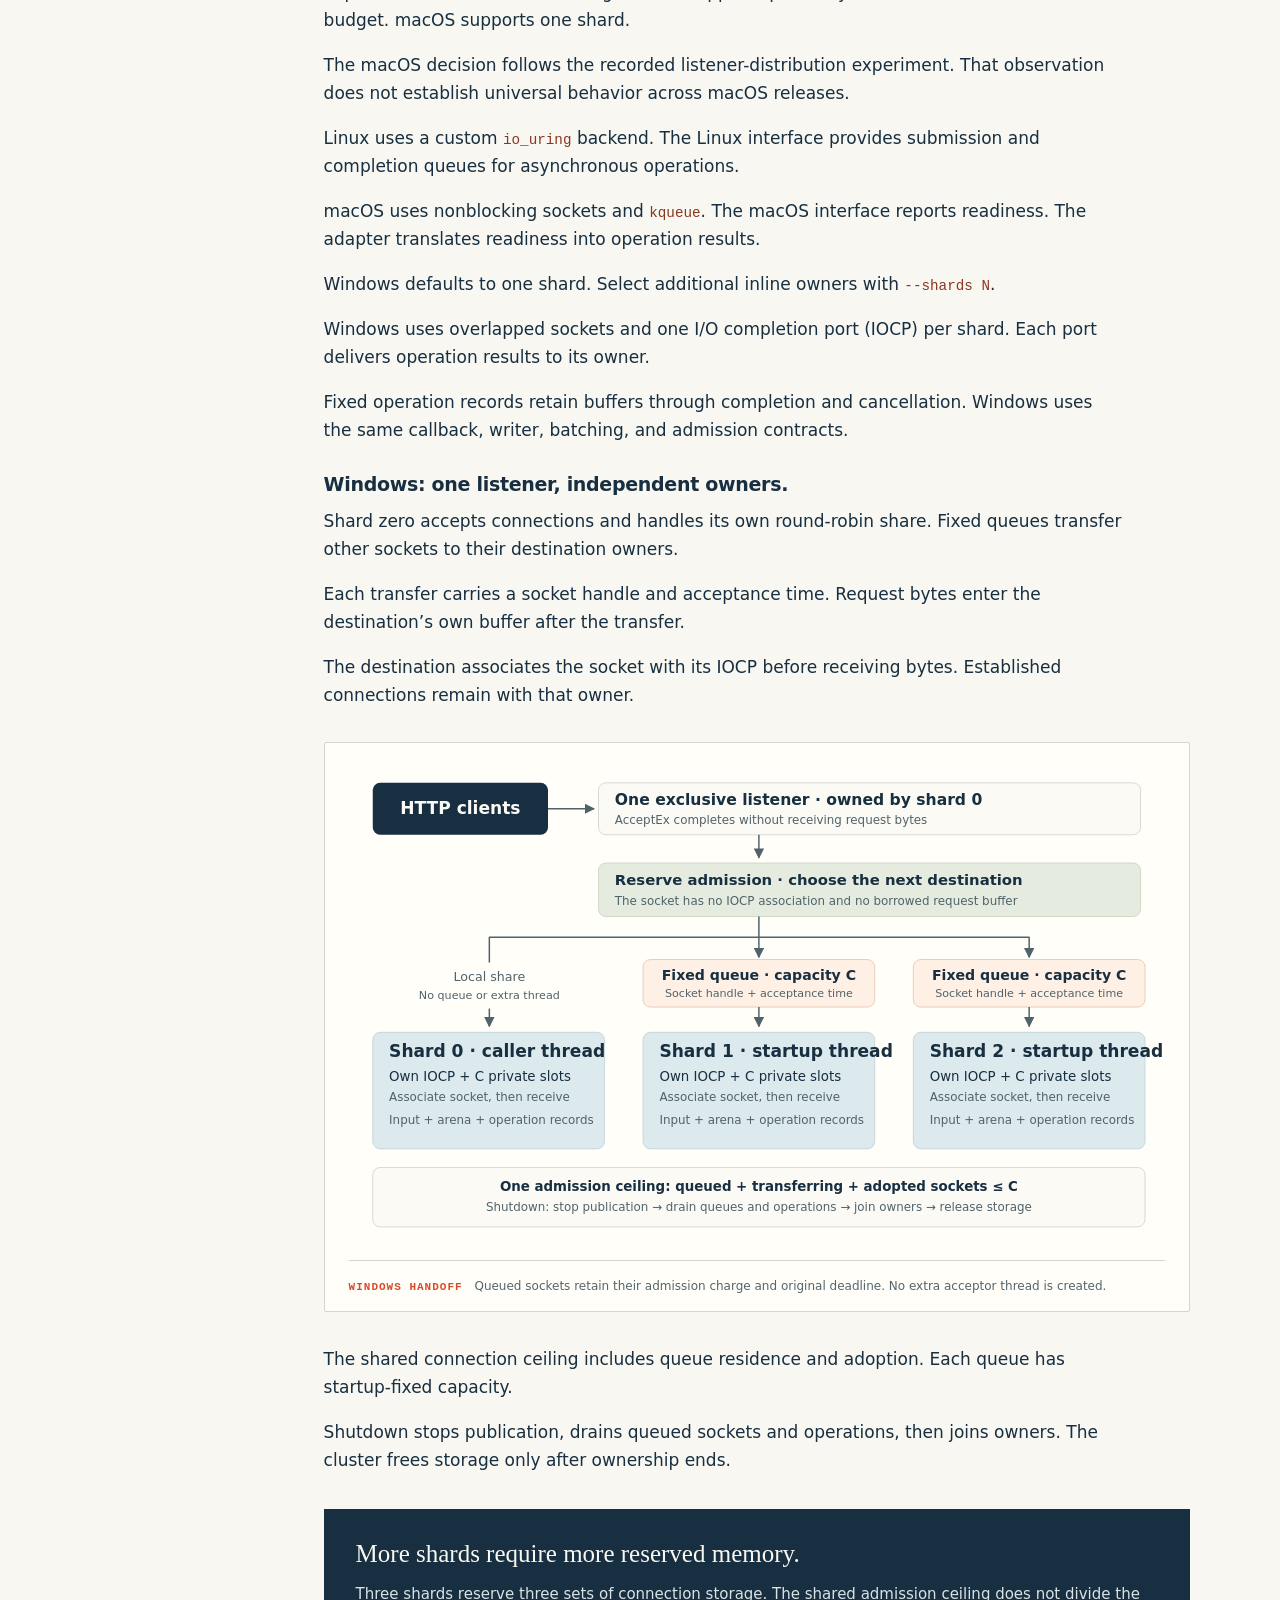
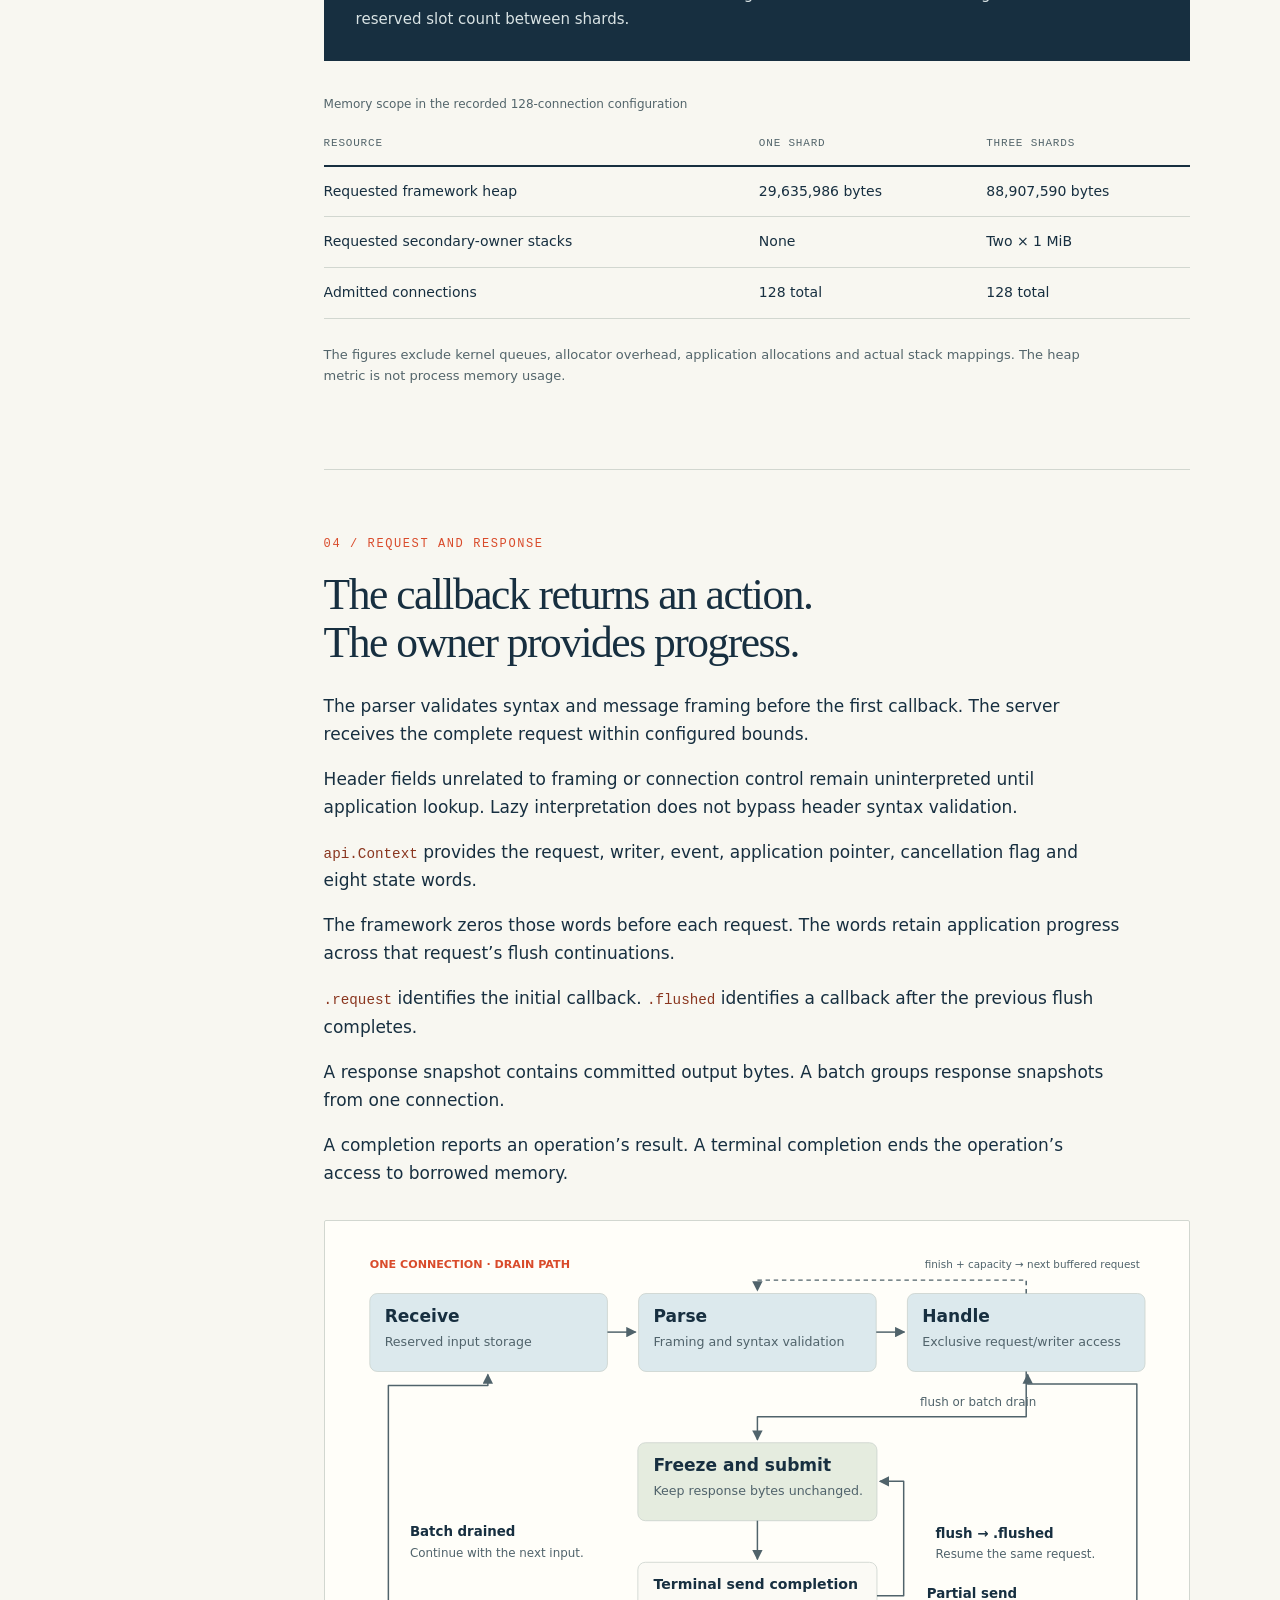
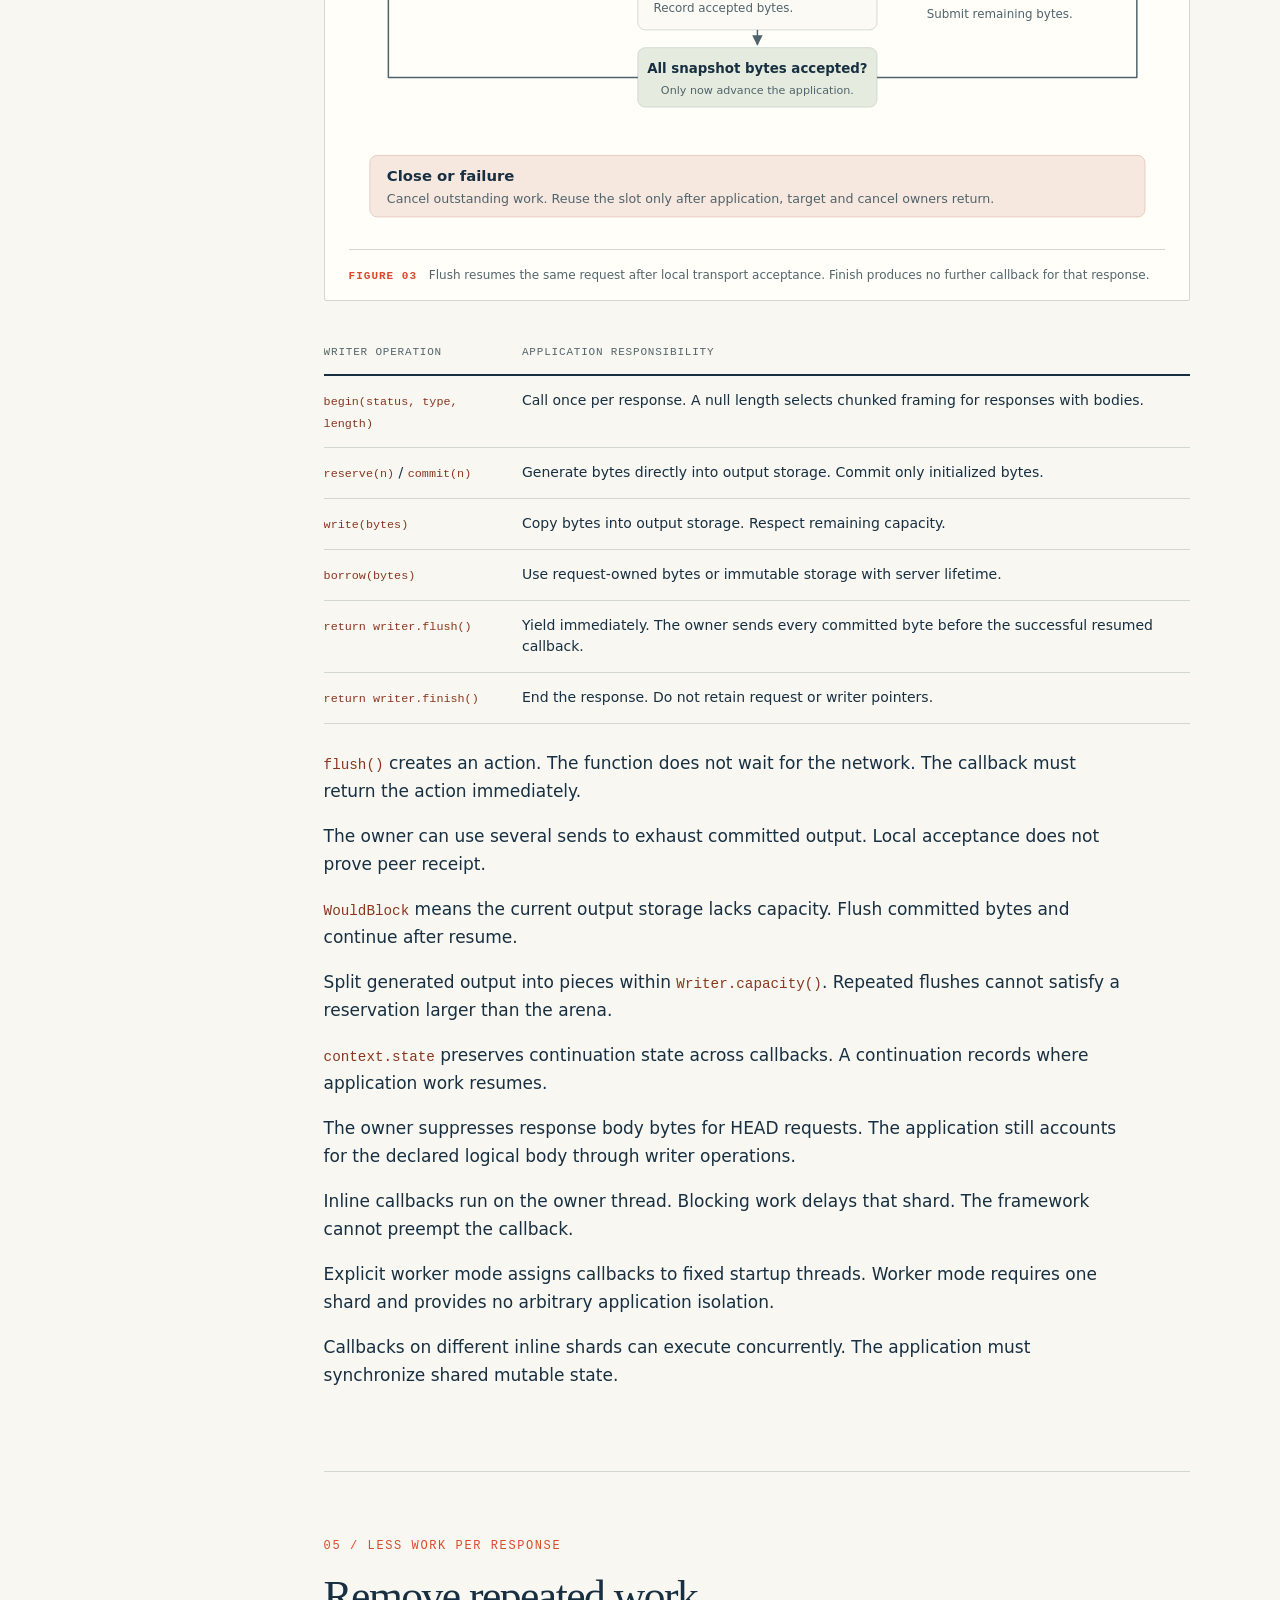
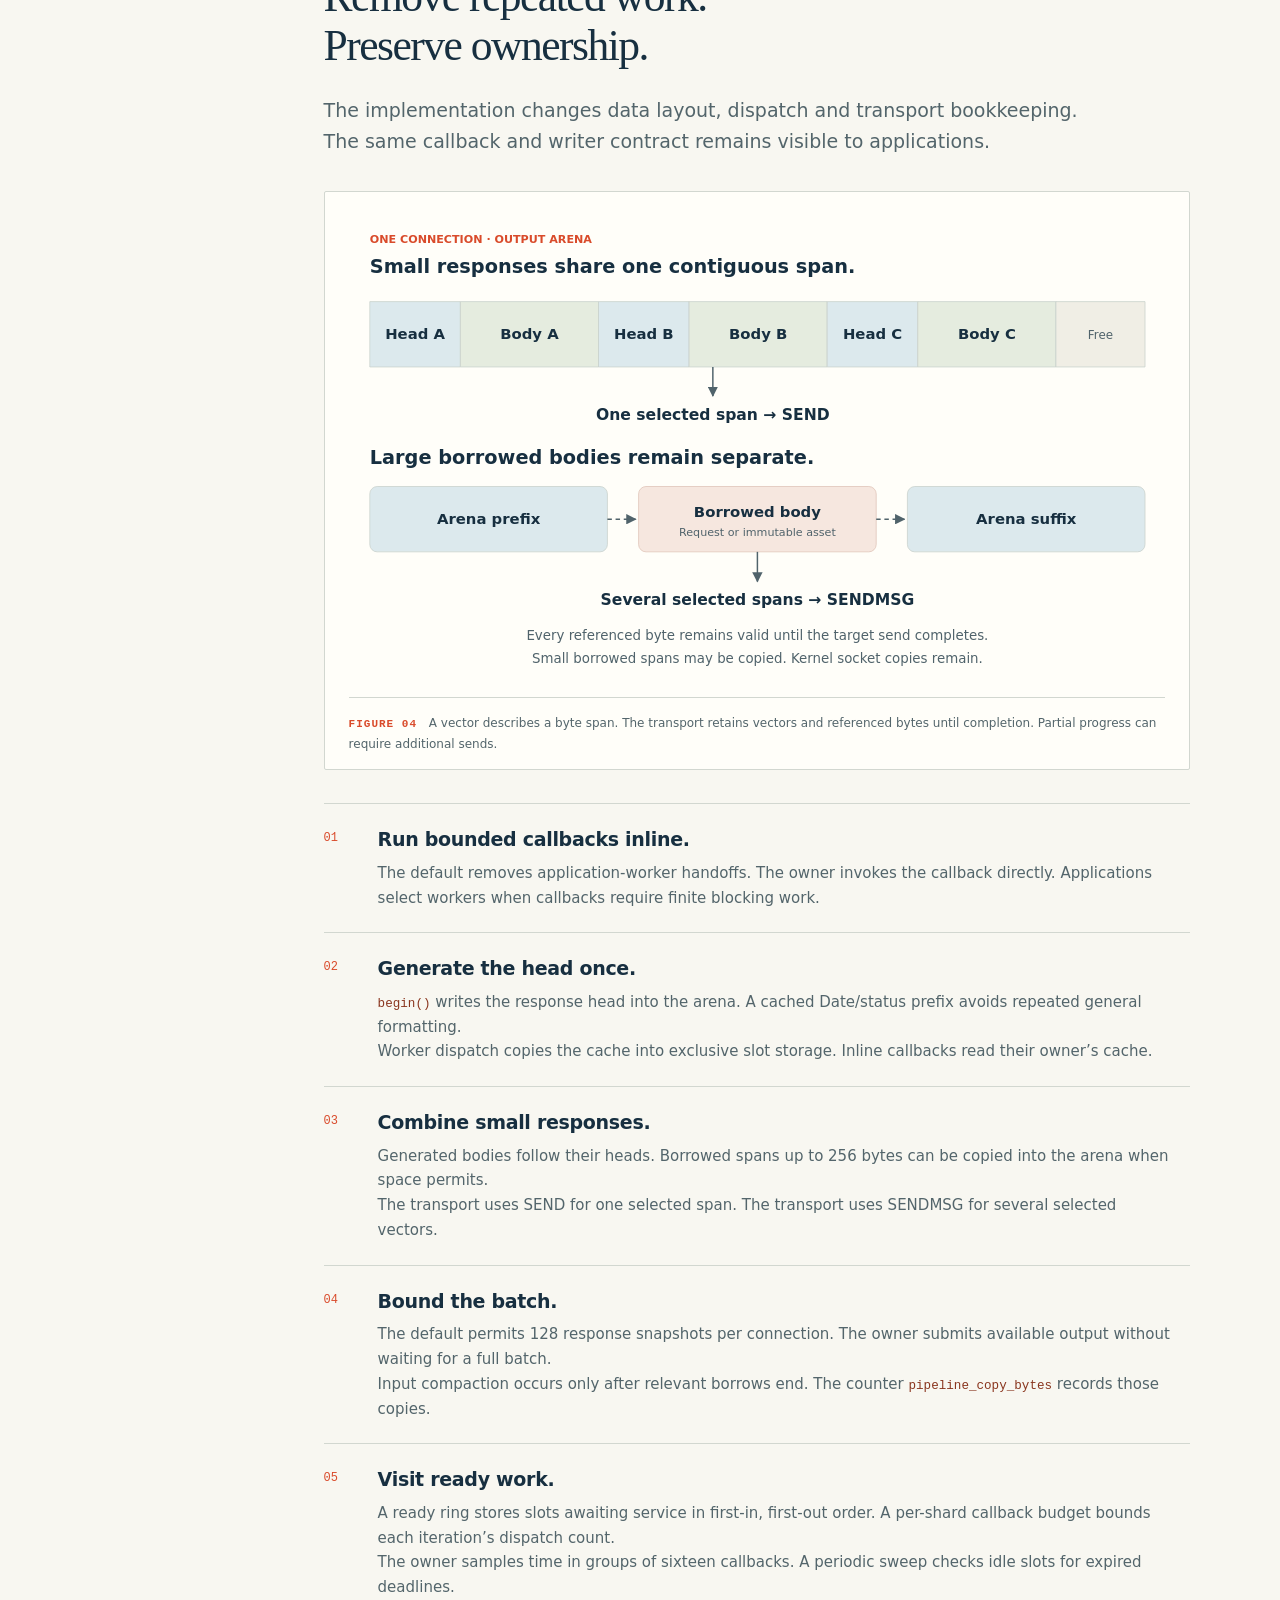
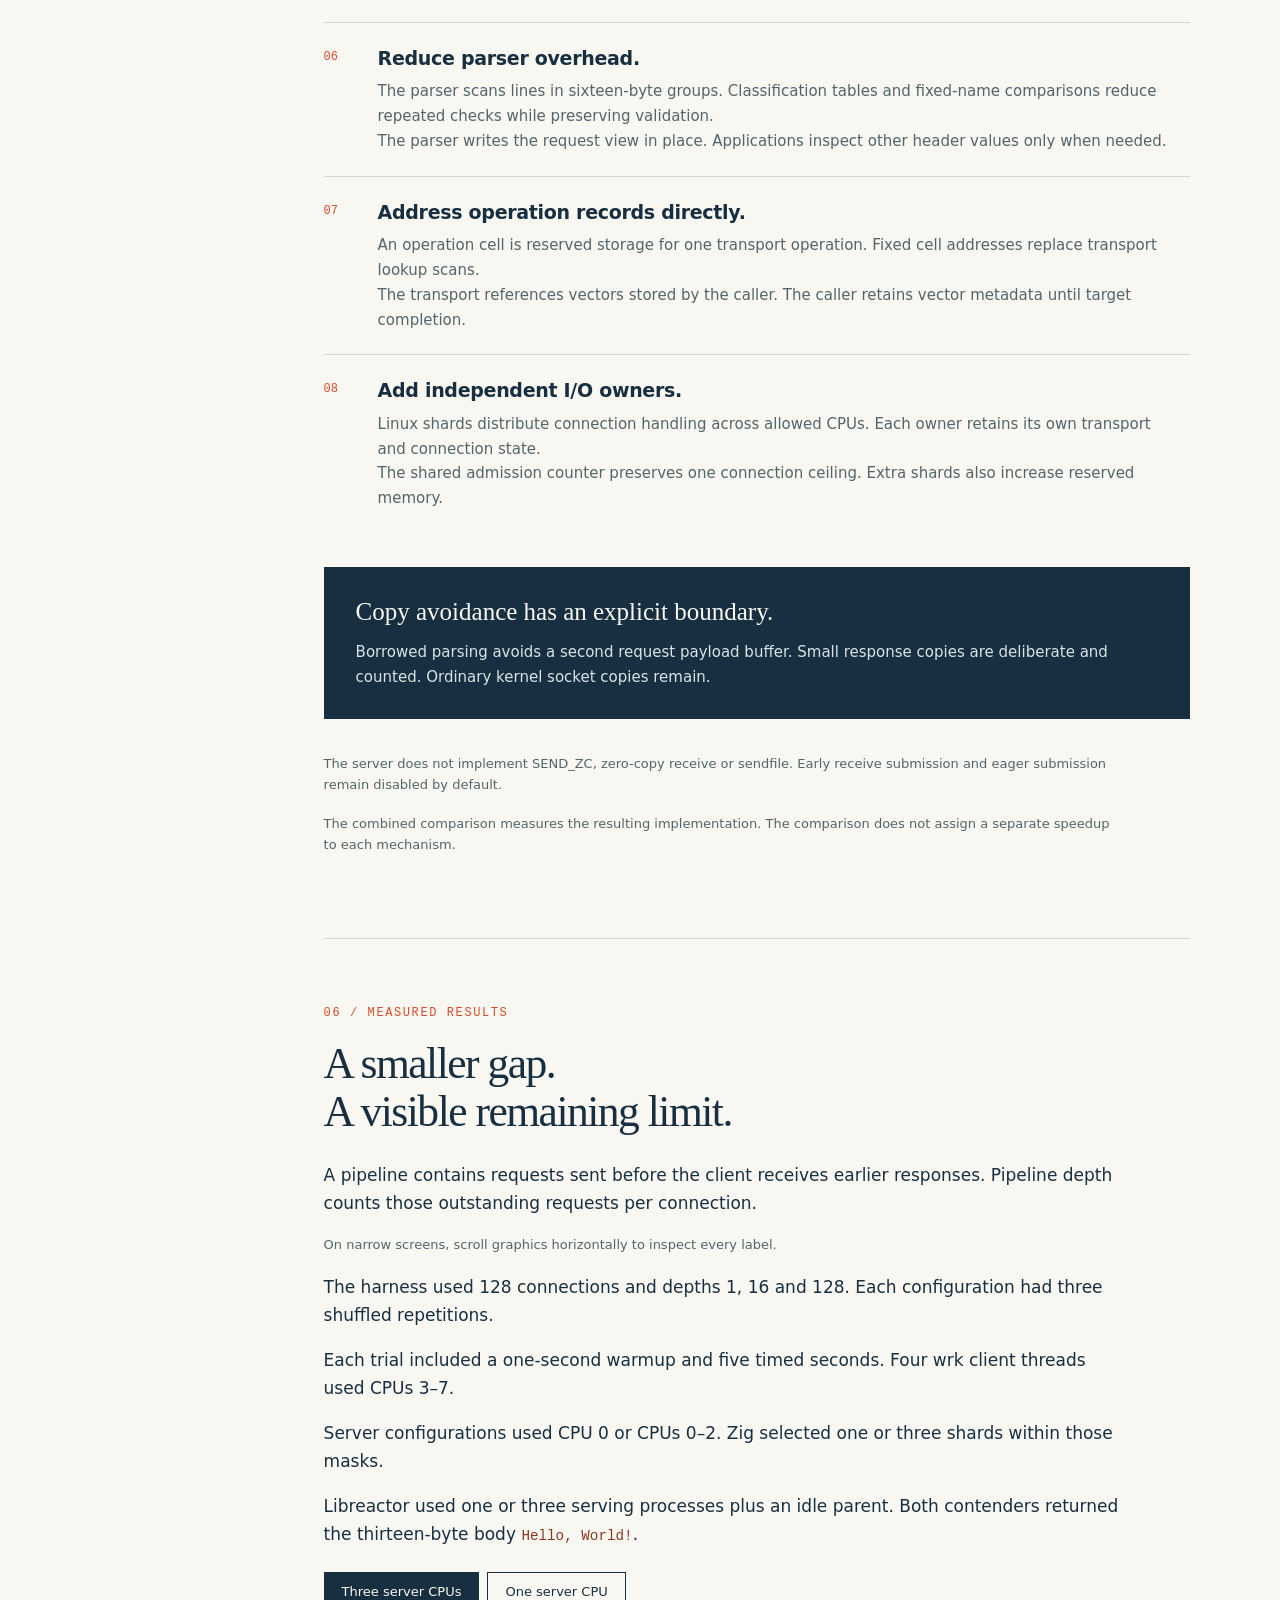
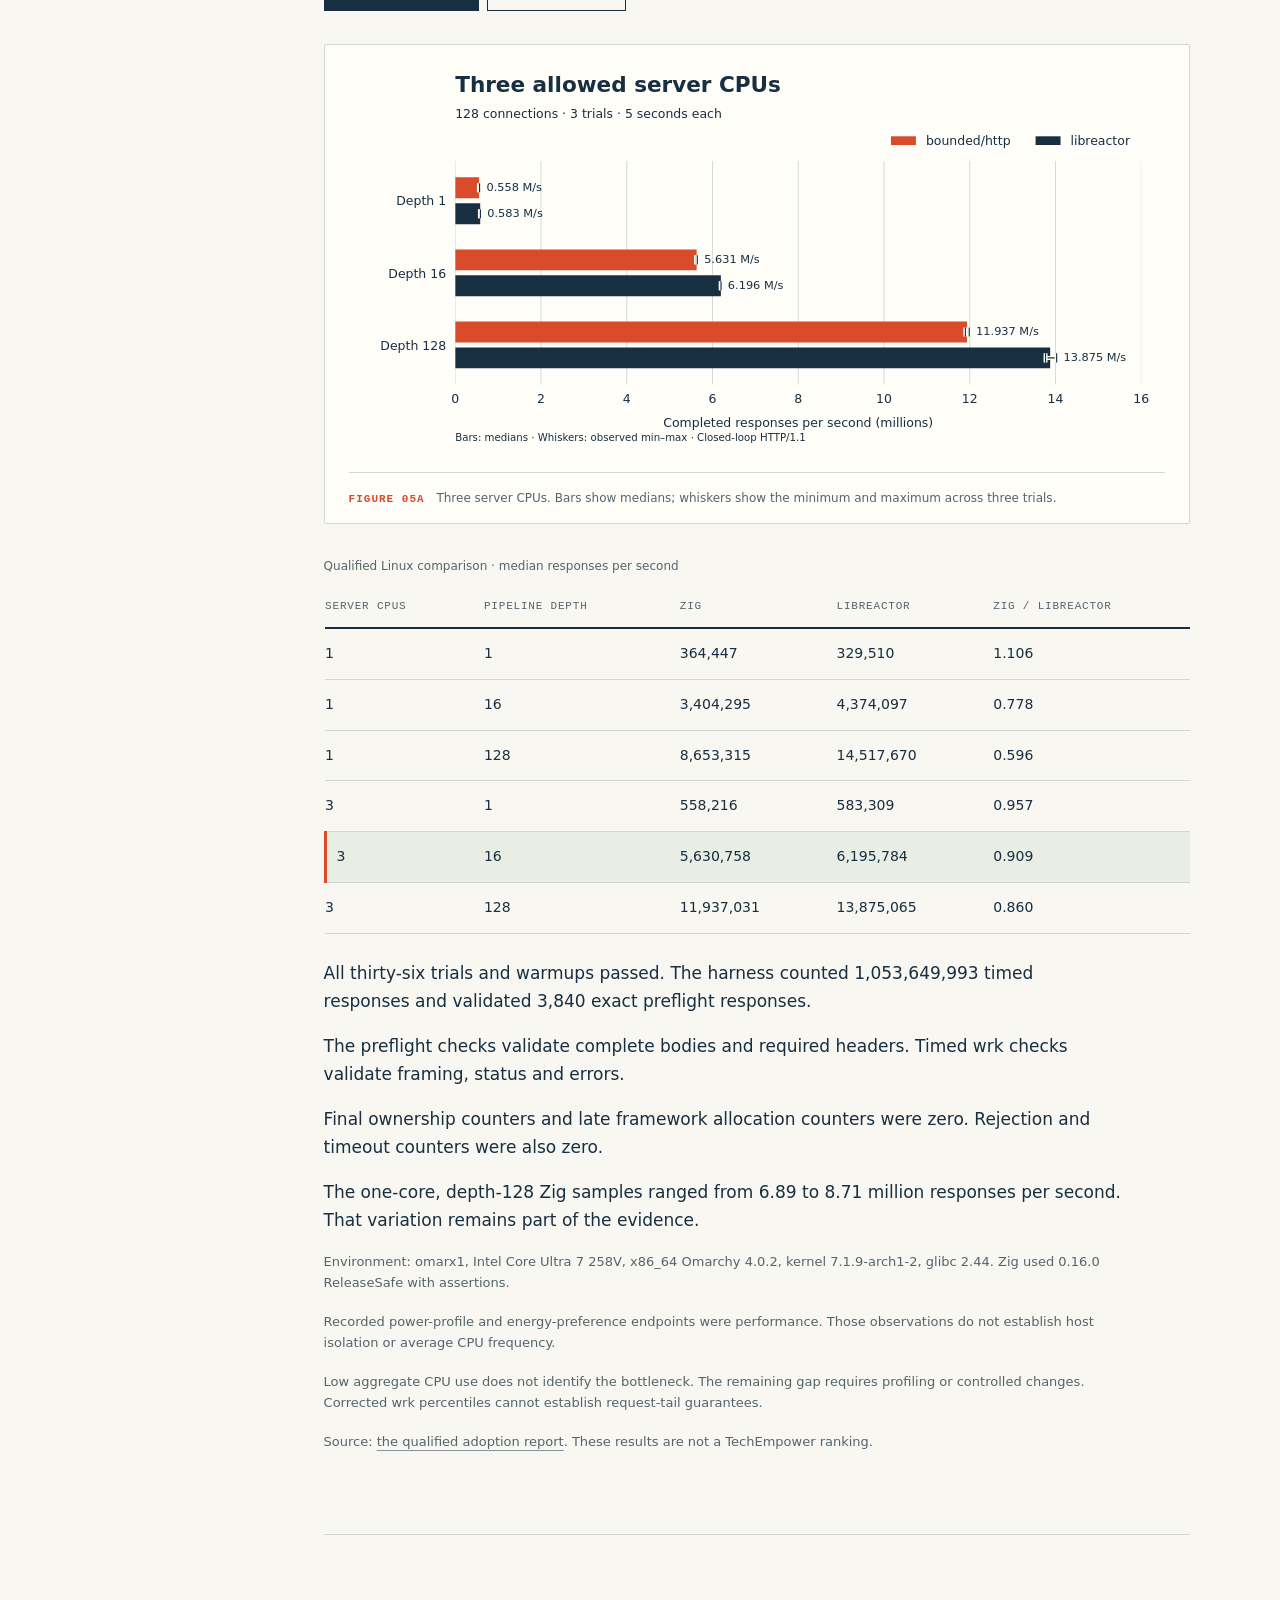
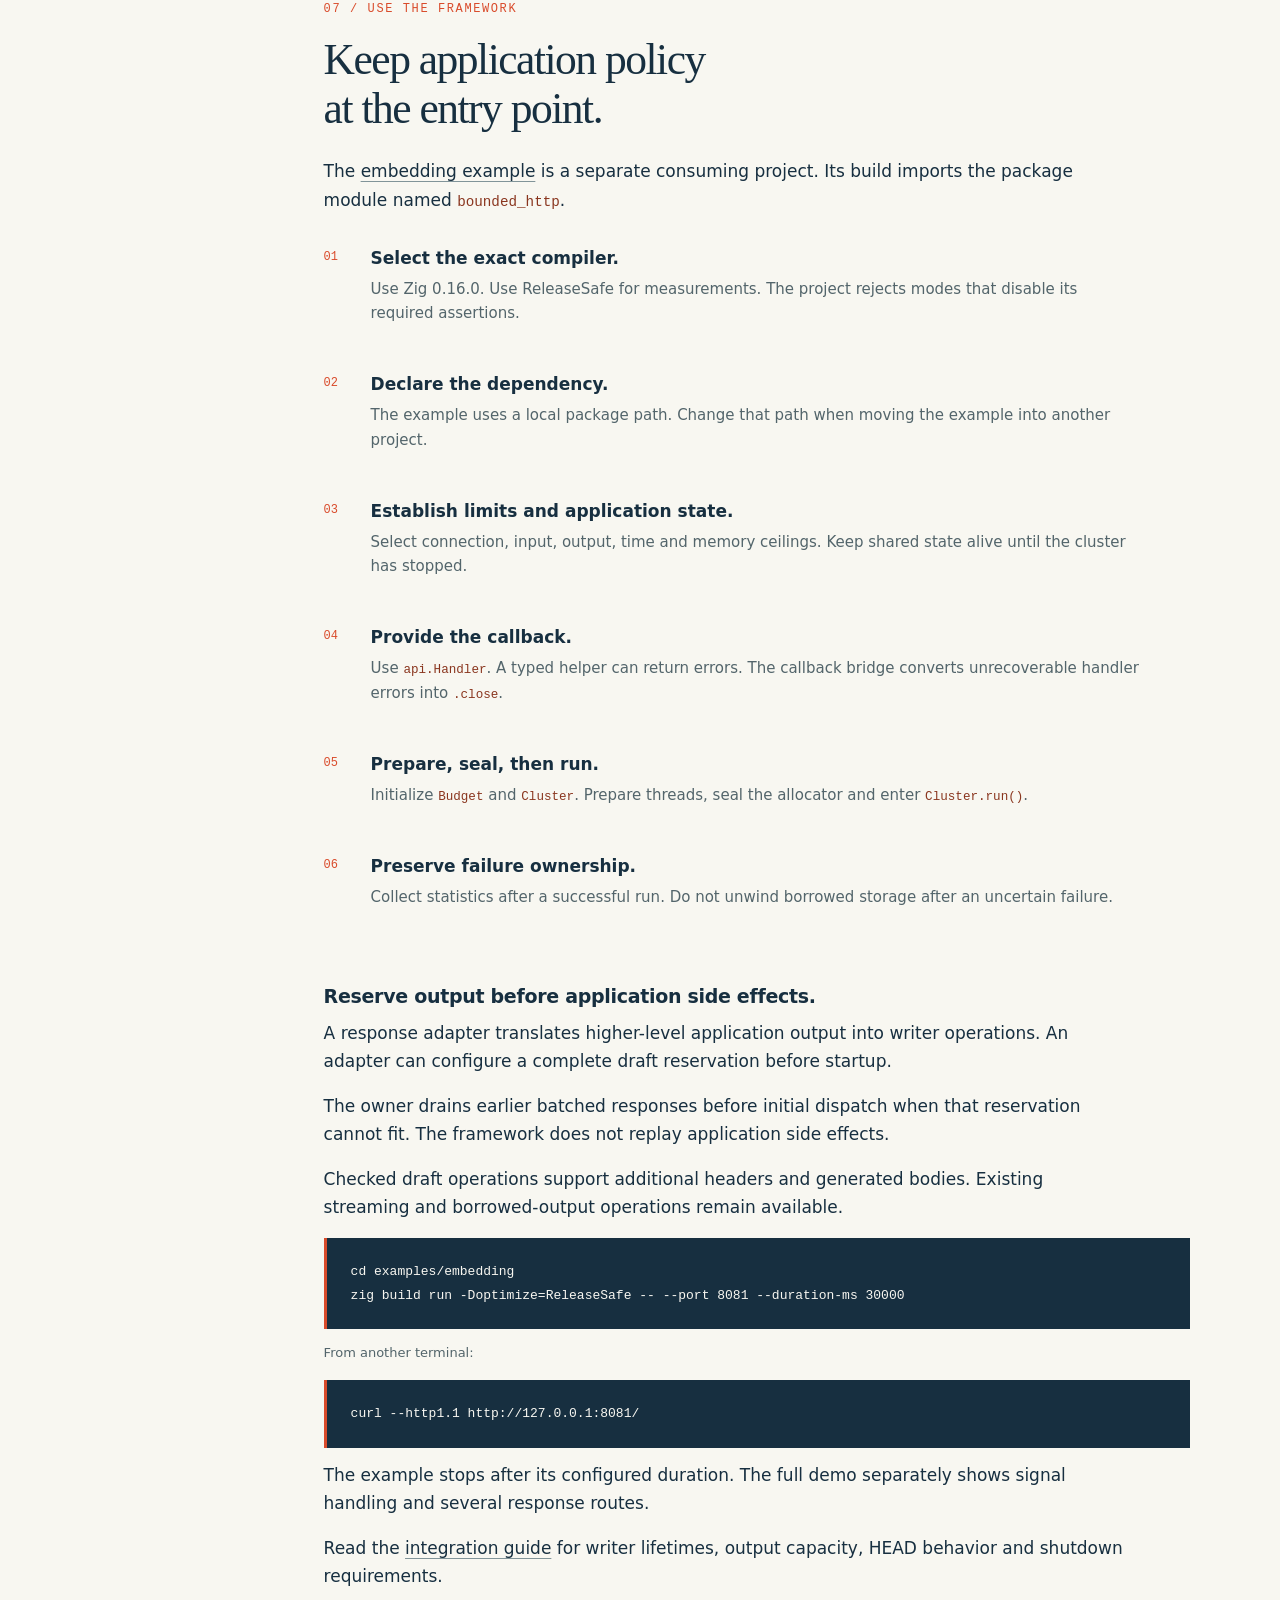
==== commit 419de544: "Publish the Windows handoff diagram in the Markdown reader" ====
--- a/docs/whitepaper.html
+++ b/docs/whitepaper.html
@@ -110,7 +110,10 @@
 <rect x="336" y="132" width="730" height="72" rx="10" fill="#e5ecdf" stroke="#c4d0bb"/>
 <text x="358" y="162" font-size="20" fill="#172f40" font-weight="650">Reserve admission · choose the next destination</text>
 <text x="358" y="188" font-size="16" fill="#50636b">The socket has no IOCP association and no borrowed request buffer</text>
-<path d="M 552 204 V 232 H 189 V 352 M 552 232 V 259 M 552 232 H 916 V 259" fill="none" stroke="#50636b" stroke-width="2" marker-end="url(#windows-handoff-arrow)"/>
+<path d="M 552 204 V 232 H 189 V 266" fill="none" stroke="#50636b" stroke-width="2"/>
+<path d="M 189 328 V 352" fill="none" stroke="#50636b" stroke-width="2" marker-end="url(#windows-handoff-arrow)"/>
+<path d="M 552 232 V 259" fill="none" stroke="#50636b" stroke-width="2" marker-end="url(#windows-handoff-arrow)"/>
+<path d="M 552 232 H 916 V 259" fill="none" stroke="#50636b" stroke-width="2" marker-end="url(#windows-handoff-arrow)"/>
 <text x="189" y="291" text-anchor="middle" font-size="17" fill="#50636b">Local share</text>
 <text x="189" y="315" text-anchor="middle" font-size="15" fill="#50636b">No queue or extra thread</text>
 <rect x="396" y="262" width="312" height="64" rx="10" fill="#fff0e5" stroke="#e4bda8"/>
@@ -119,7 +122,8 @@
 <rect x="760" y="262" width="312" height="64" rx="10" fill="#fff0e5" stroke="#e4bda8"/>
 <text x="916" y="289" text-anchor="middle" font-size="19" fill="#172f40" font-weight="600">Fixed queue · capacity C</text>
 <text x="916" y="312" text-anchor="middle" font-size="15" fill="#50636b">Socket handle + acceptance time</text>
-<path d="M 552 326 V 352 M 916 326 V 352" fill="none" stroke="#50636b" stroke-width="2" marker-end="url(#windows-handoff-arrow)"/>
+<path d="M 552 326 V 352" fill="none" stroke="#50636b" stroke-width="2" marker-end="url(#windows-handoff-arrow)"/>
+<path d="M 916 326 V 352" fill="none" stroke="#50636b" stroke-width="2" marker-end="url(#windows-handoff-arrow)"/>
 <rect x="32" y="360" width="312" height="157" rx="10" fill="#dce9ed" stroke="#bdcfd6"/>
 <text x="54" y="393" font-size="23" fill="#172f40" font-weight="650">Shard 0 · caller thread</text>
 <text x="54" y="425" font-size="18" fill="#172f40">Own IOCP + C private slots</text>
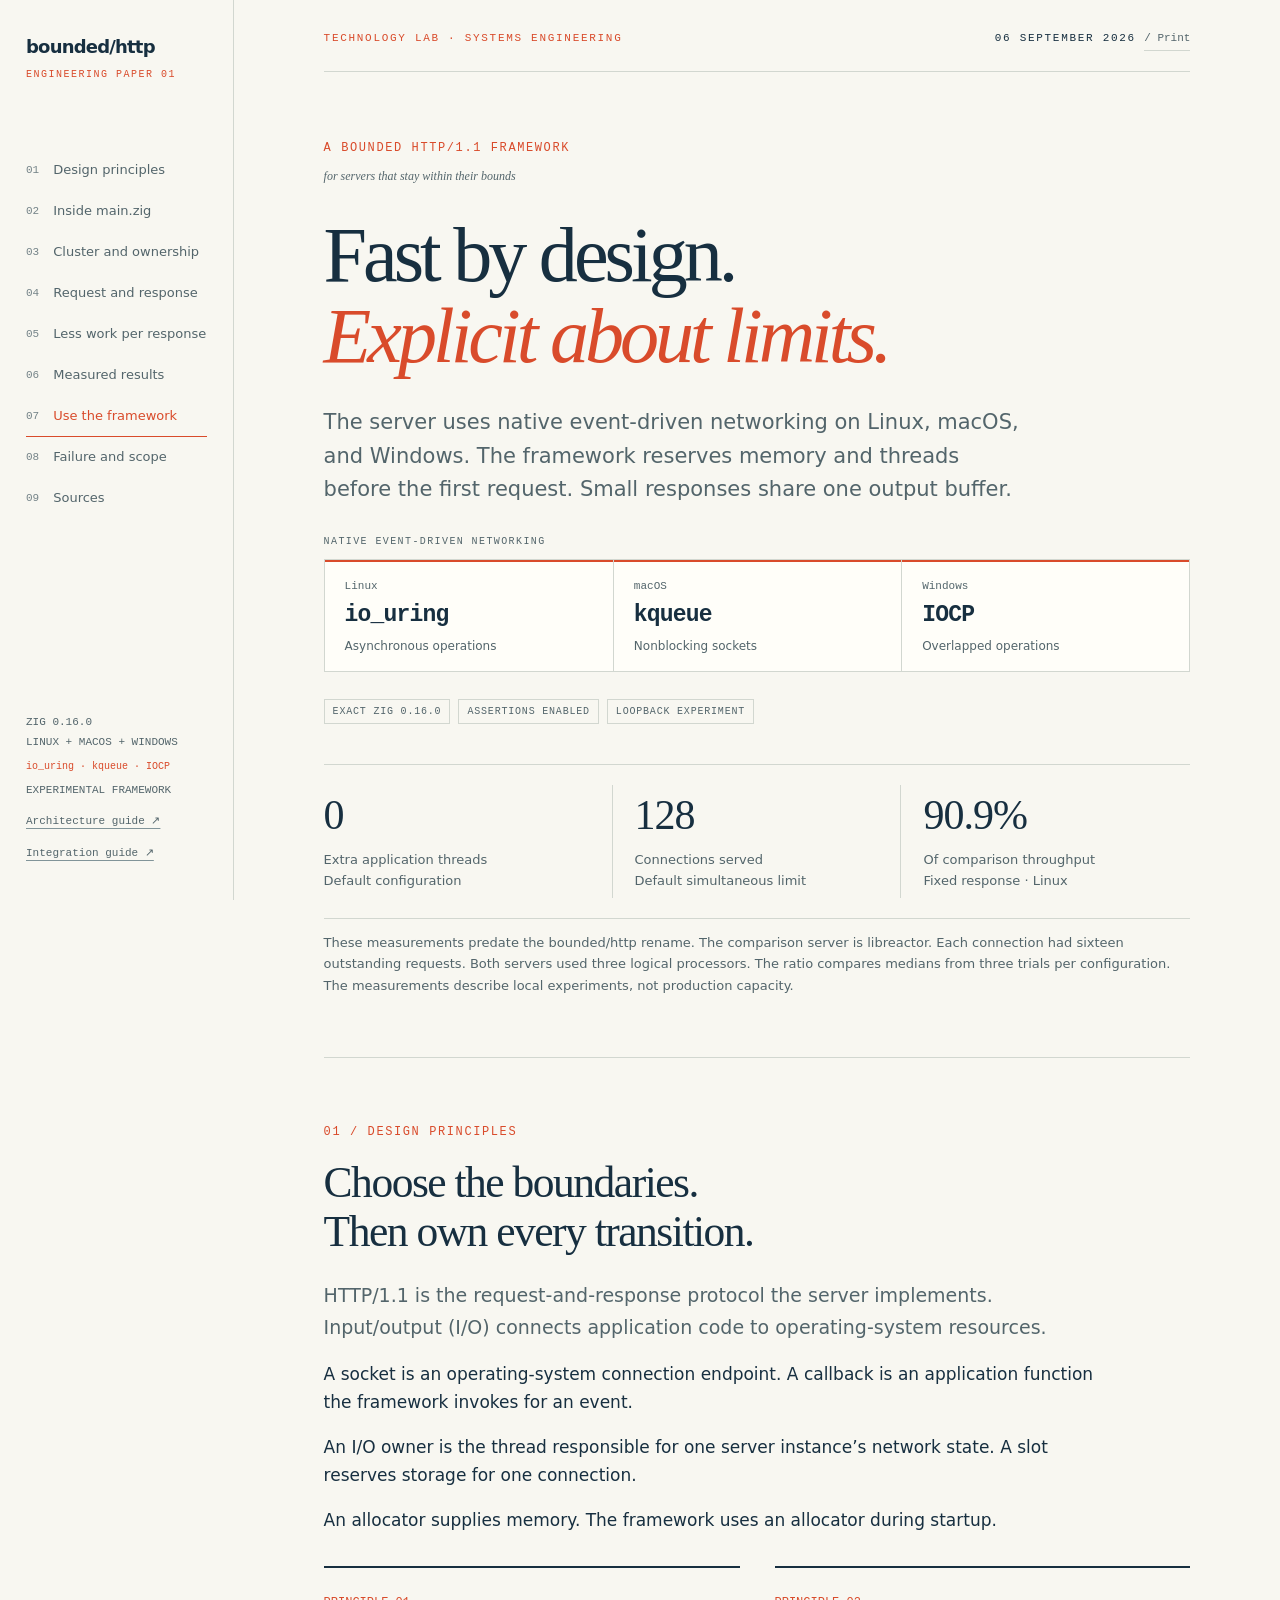
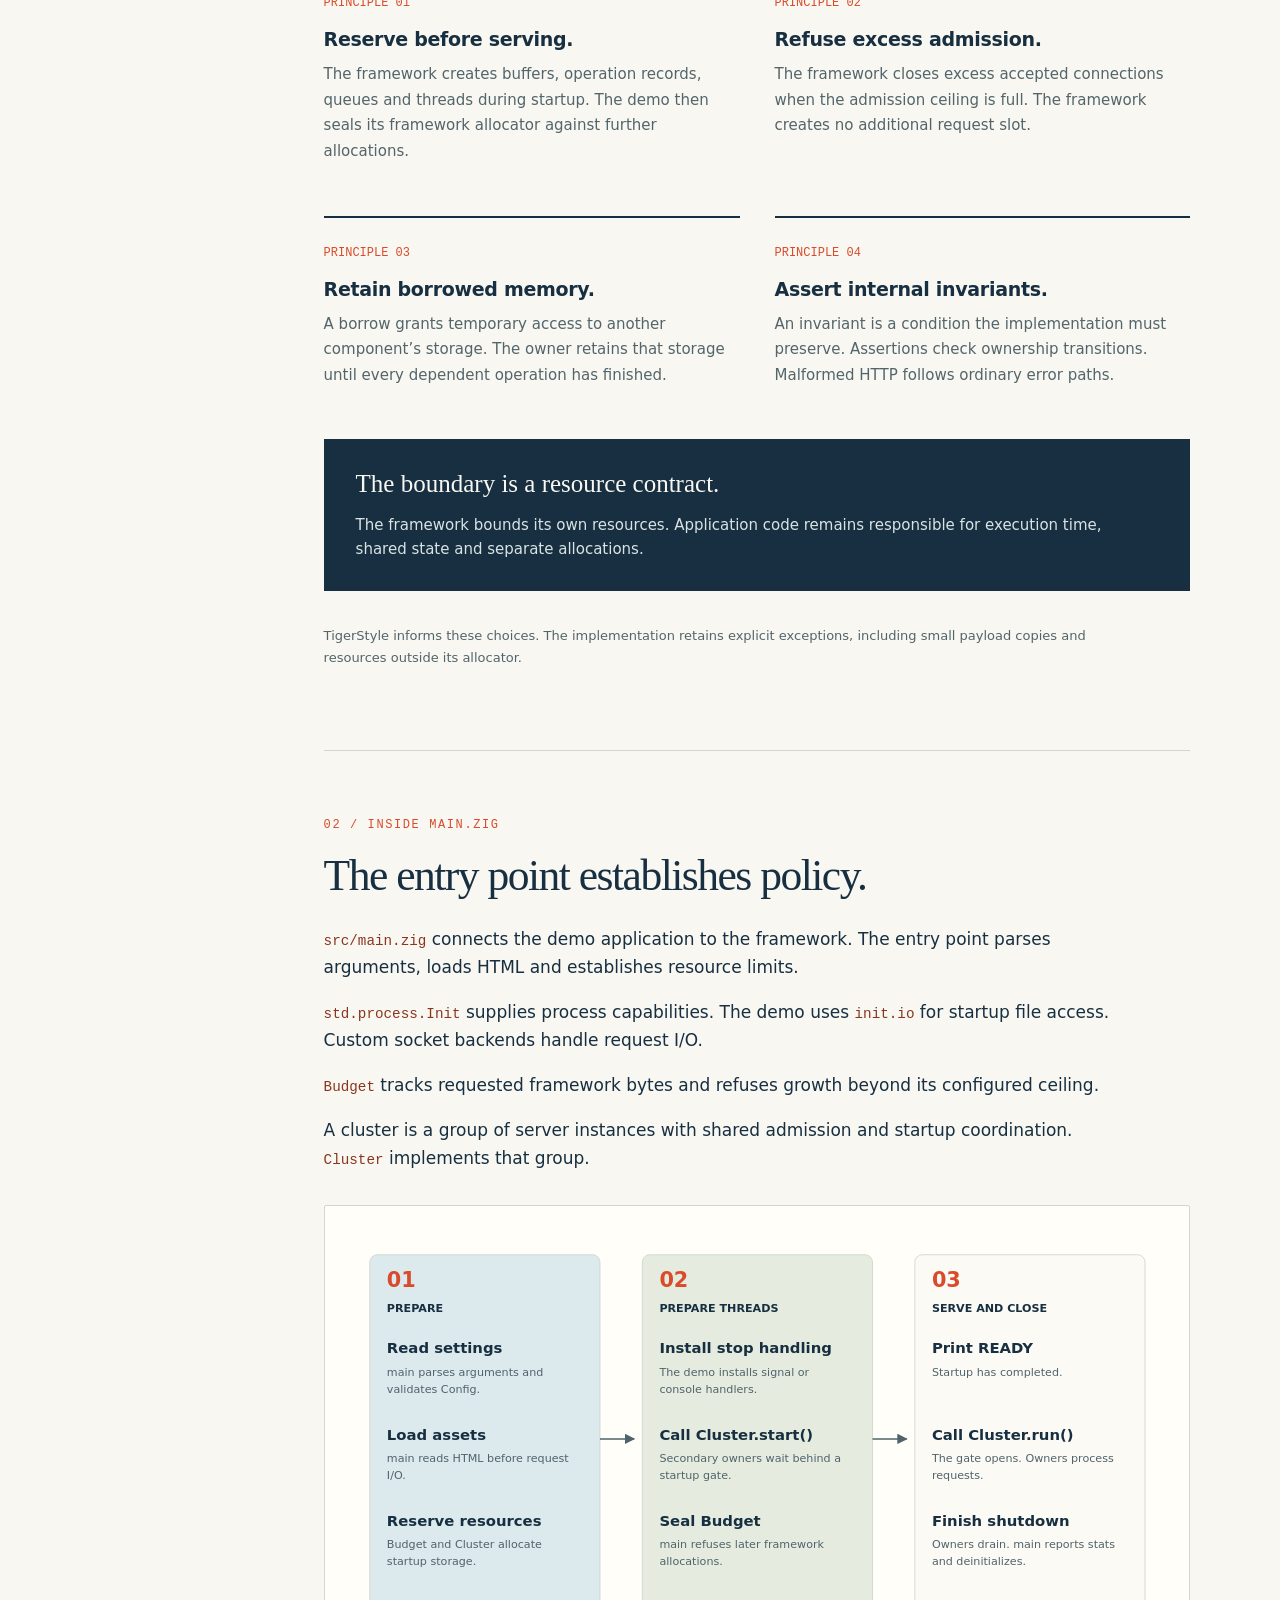
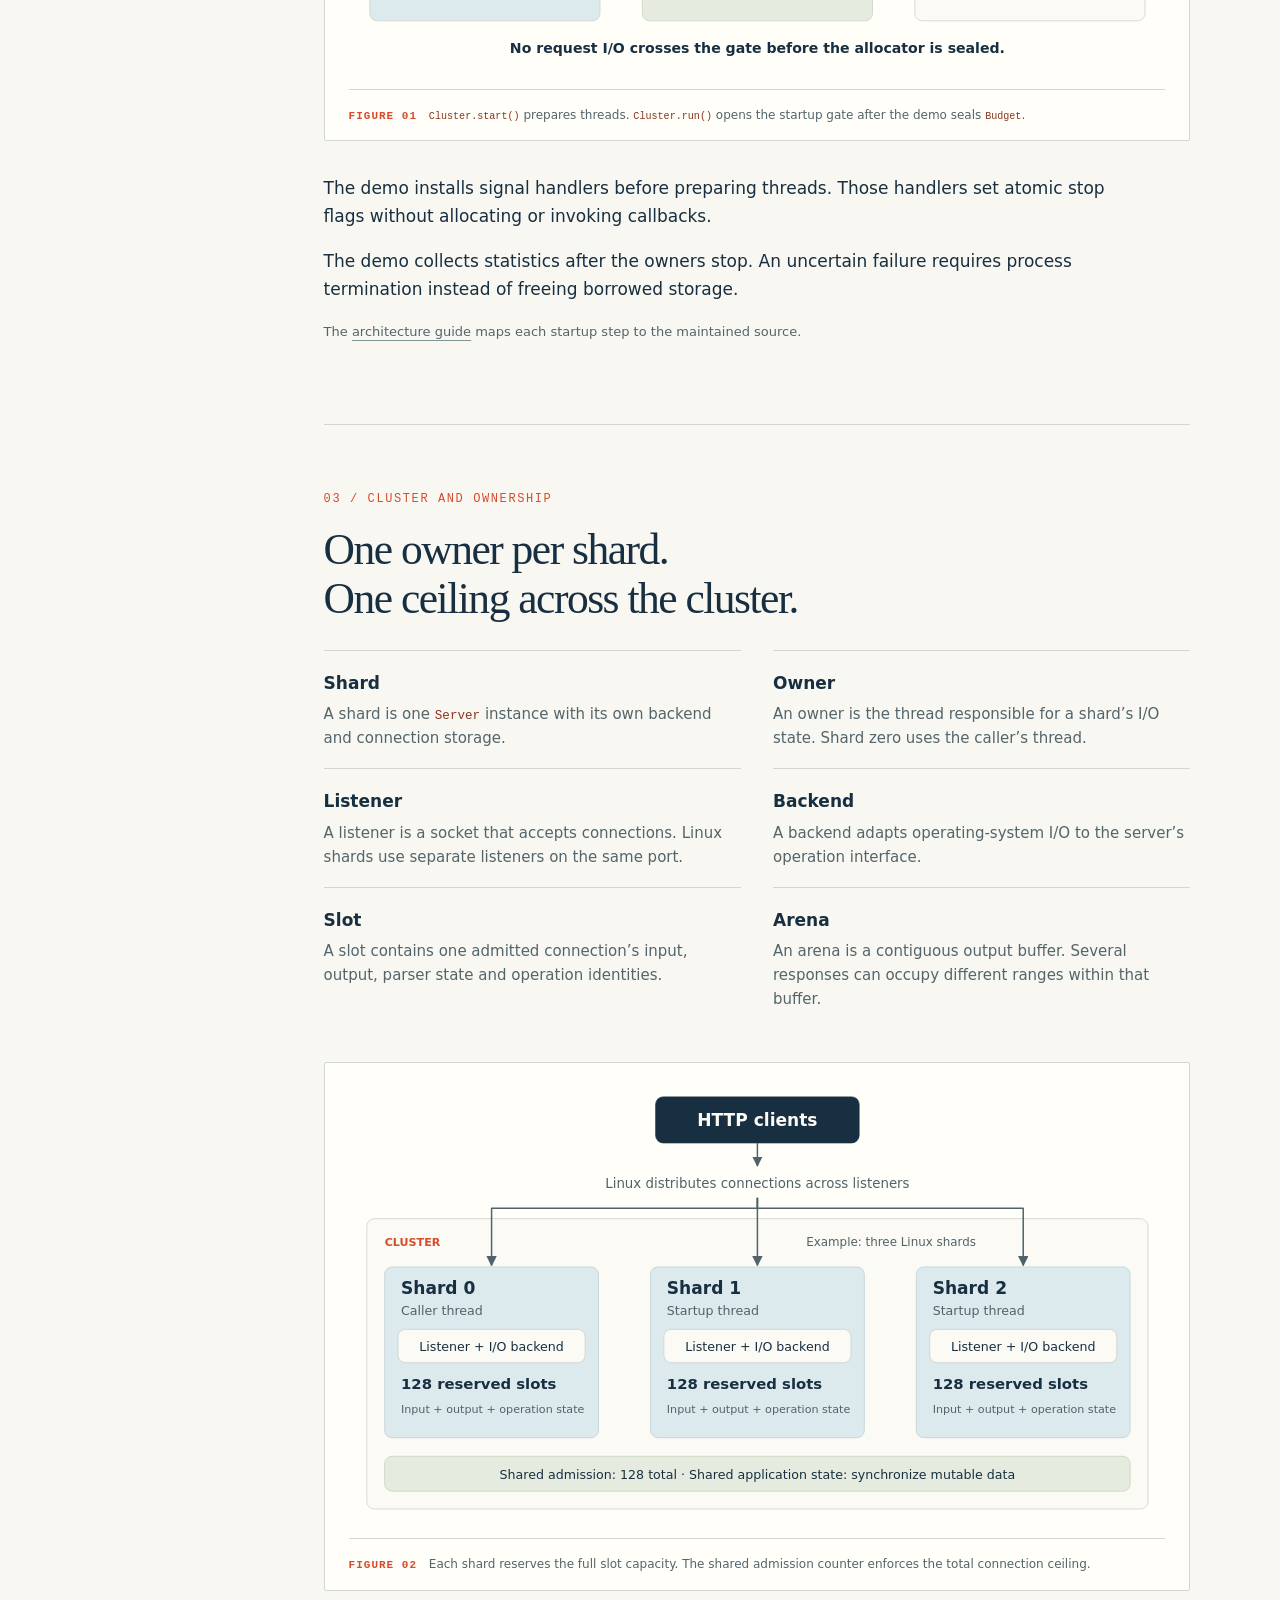
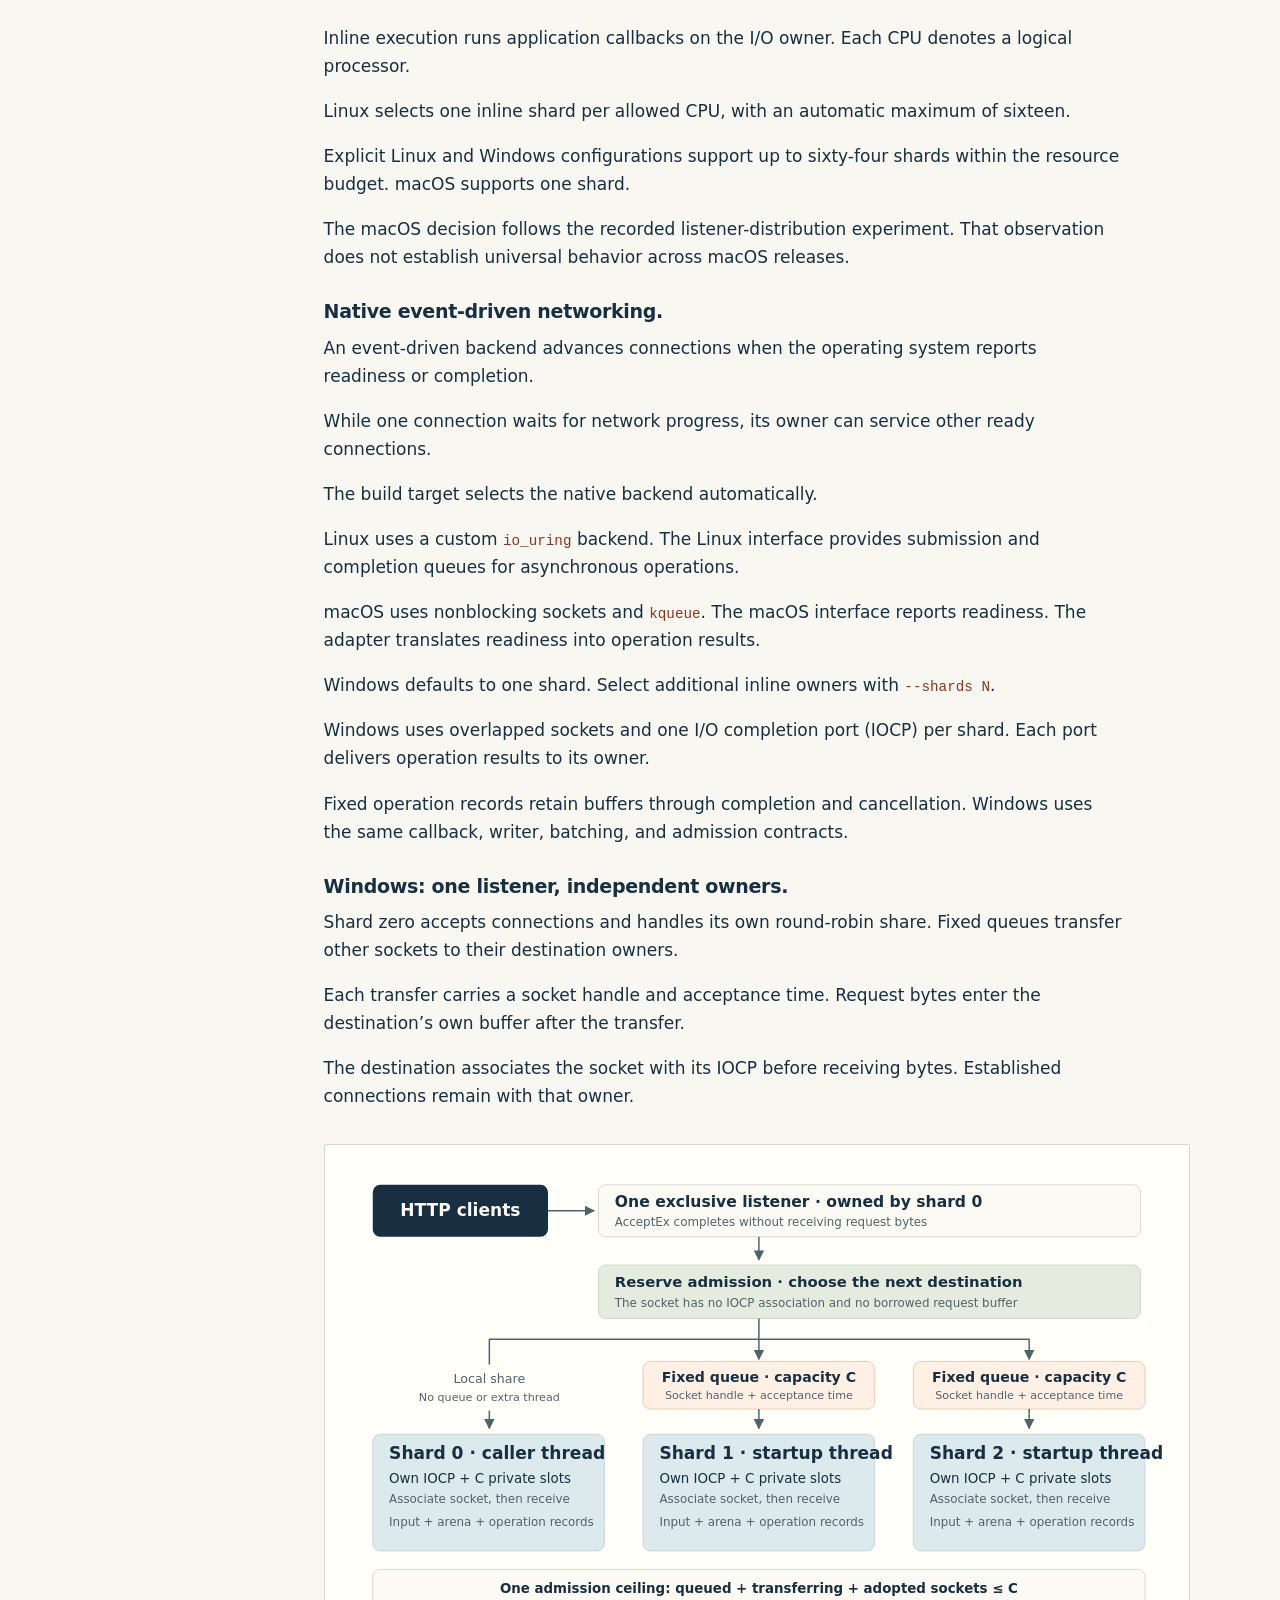
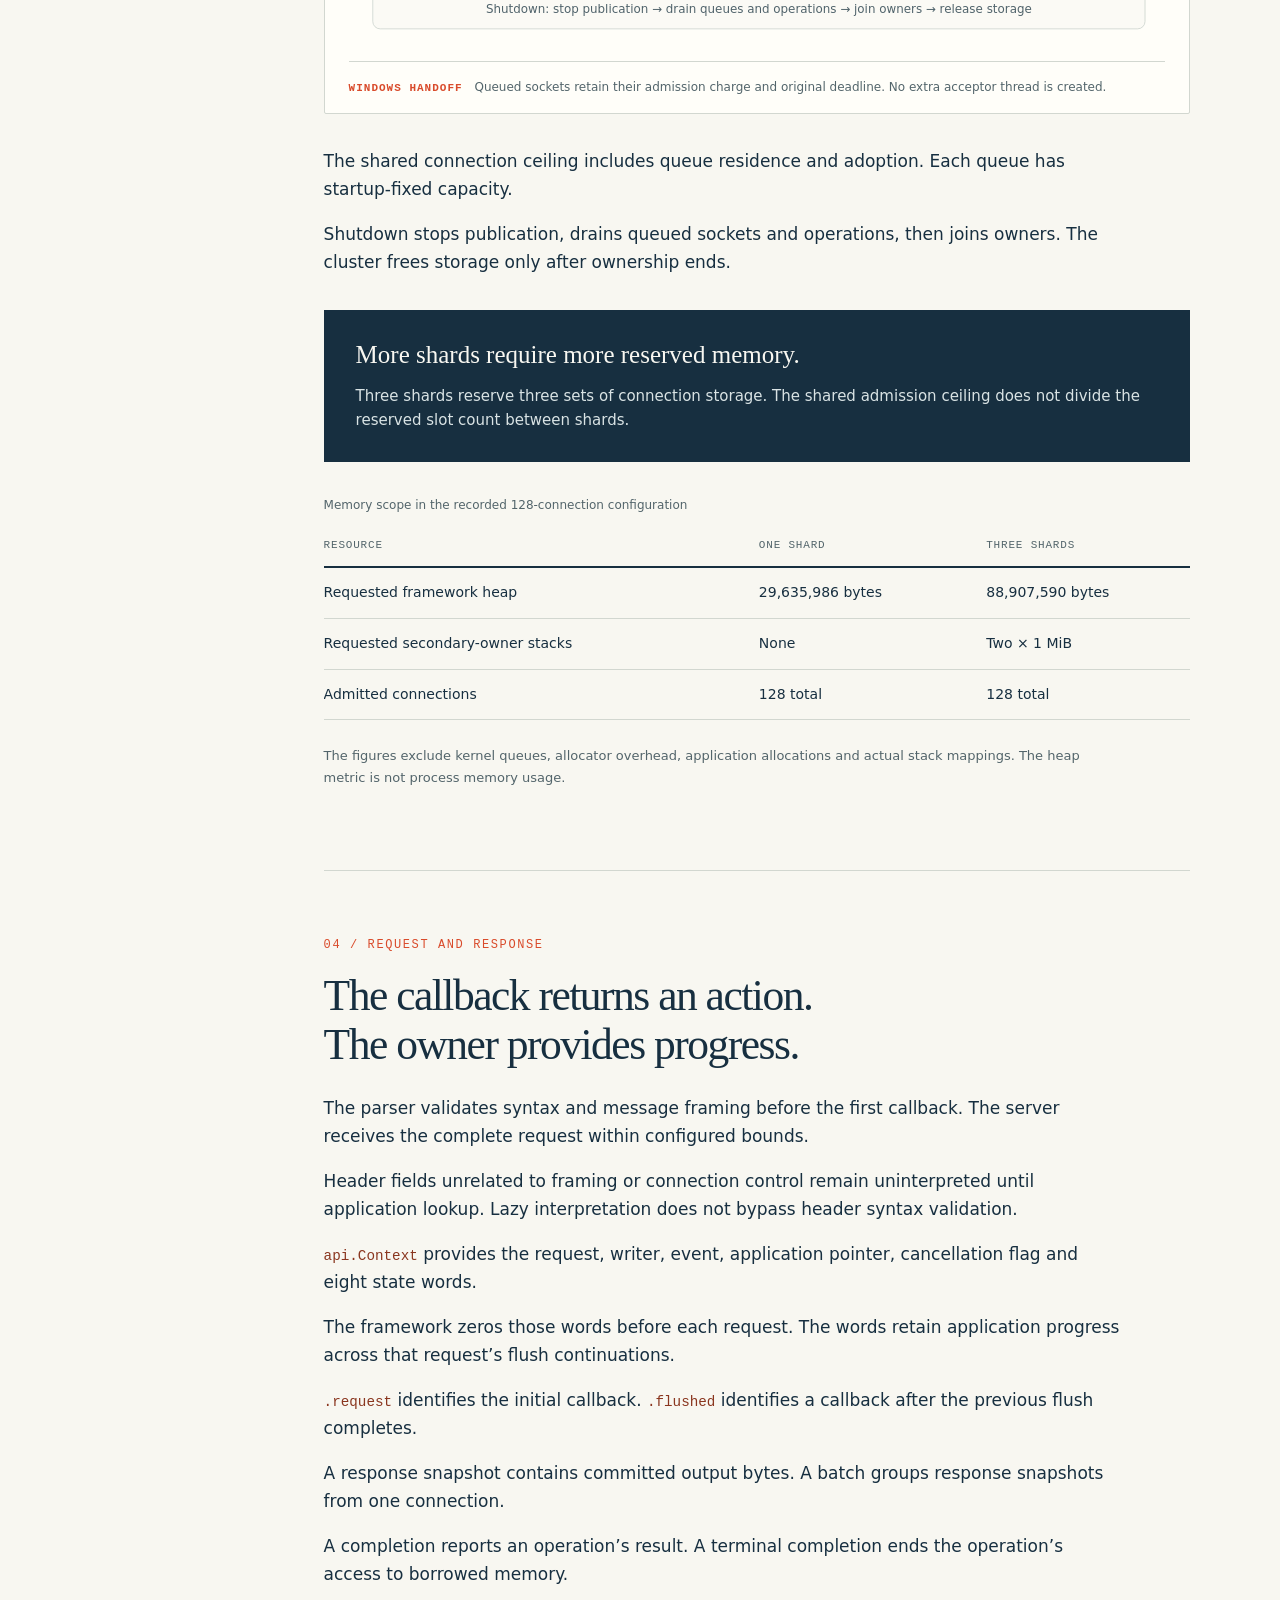
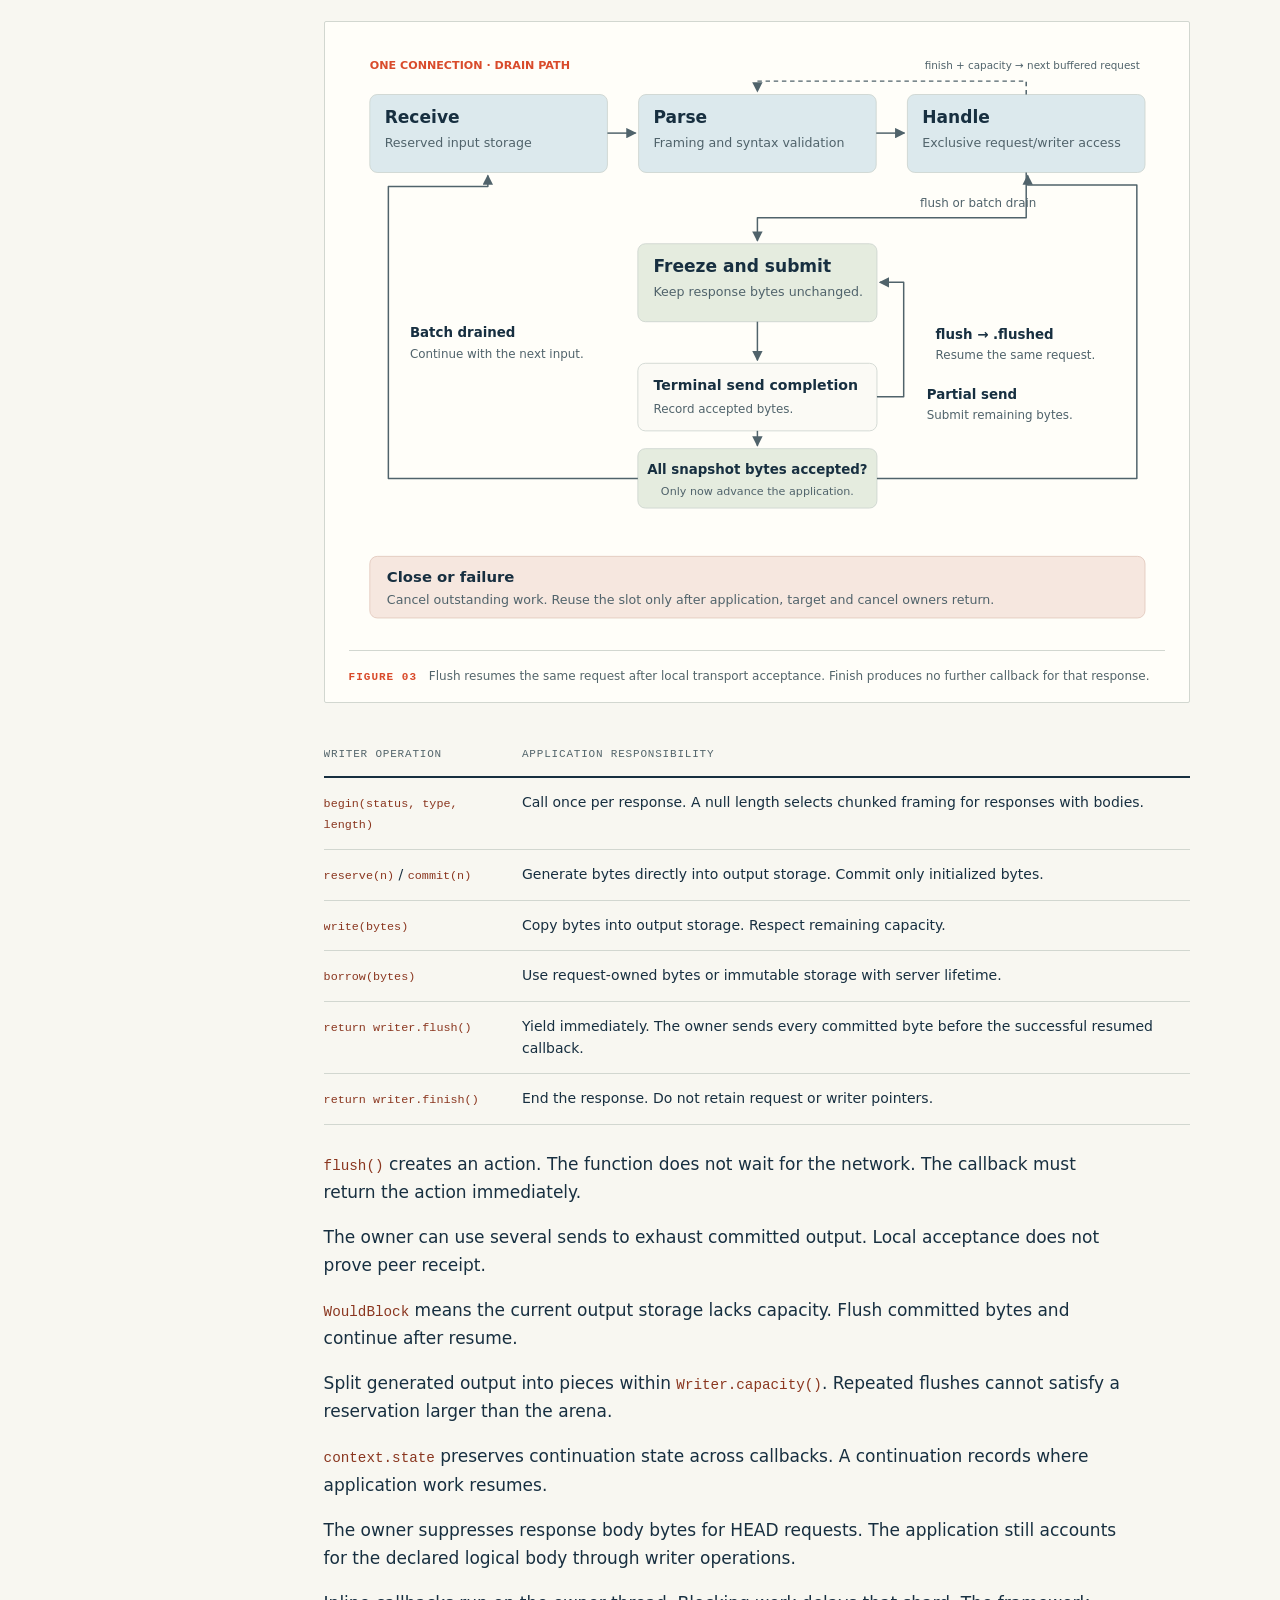
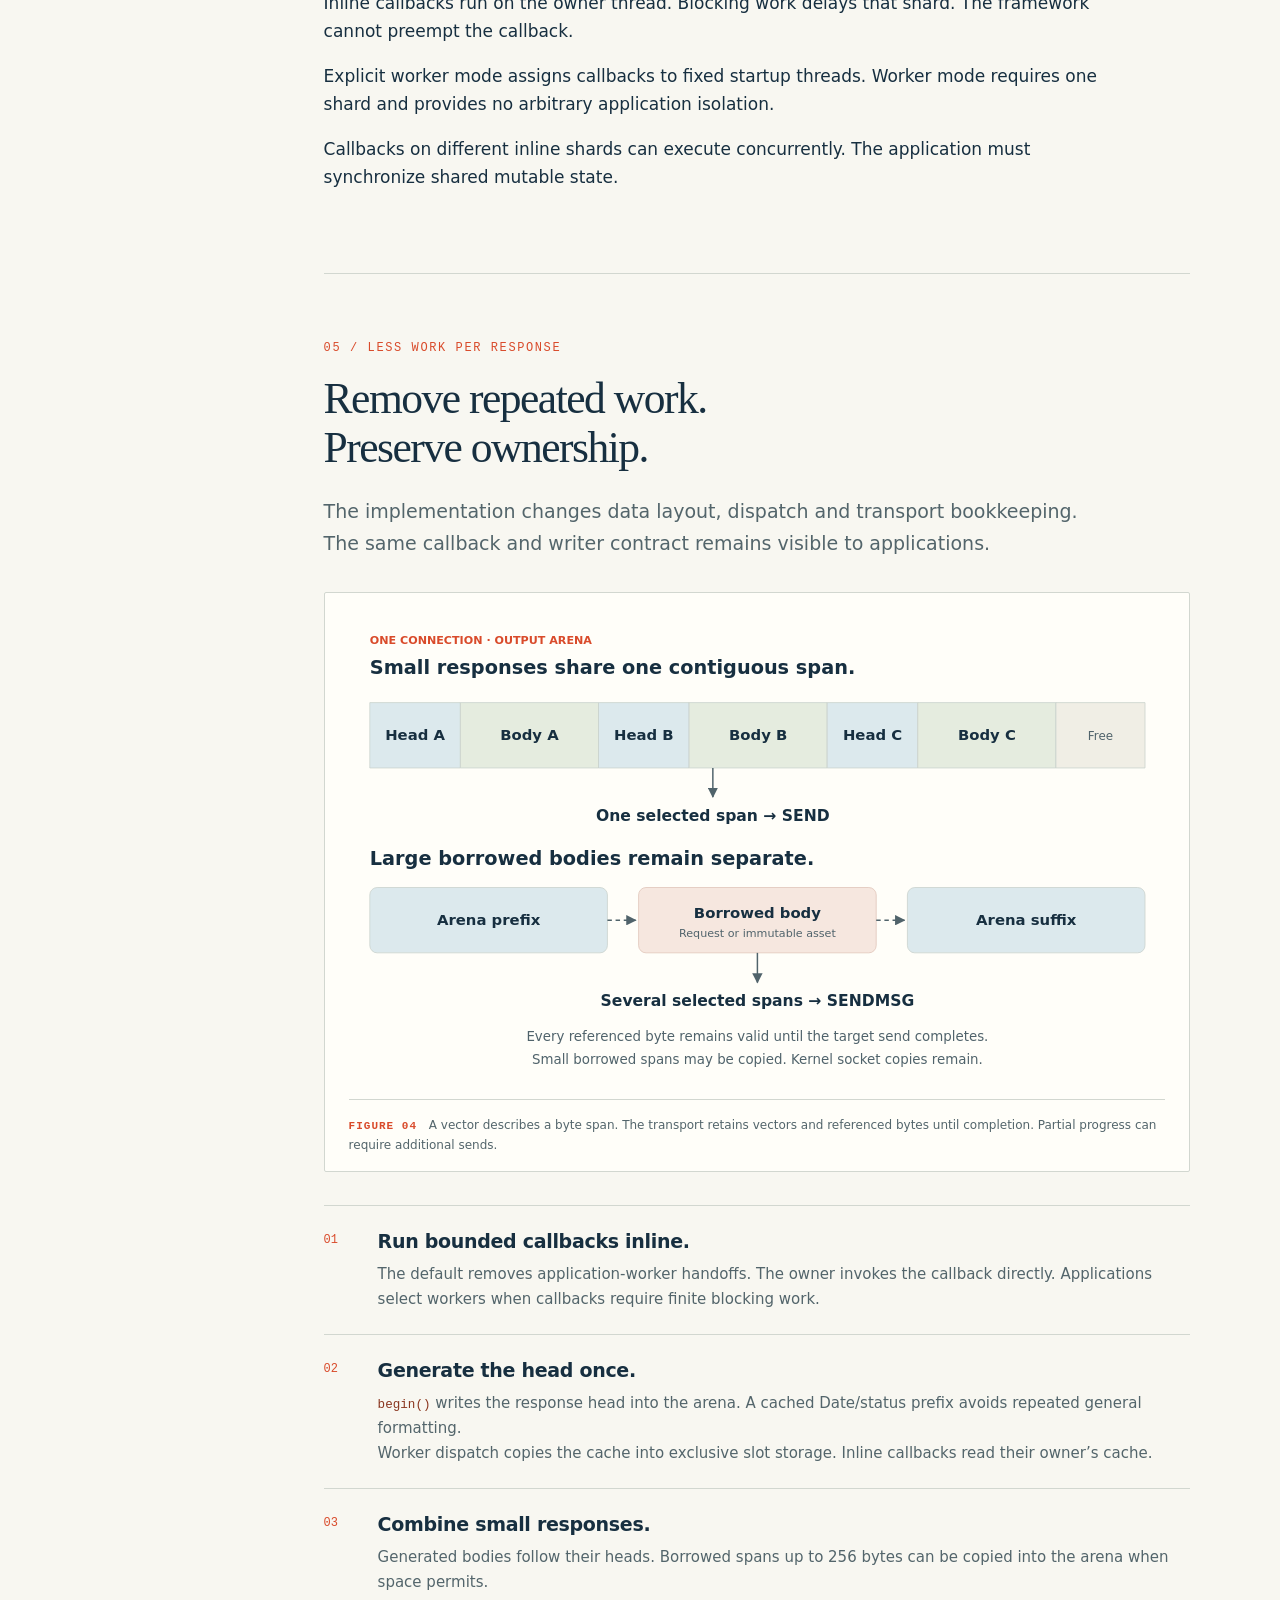
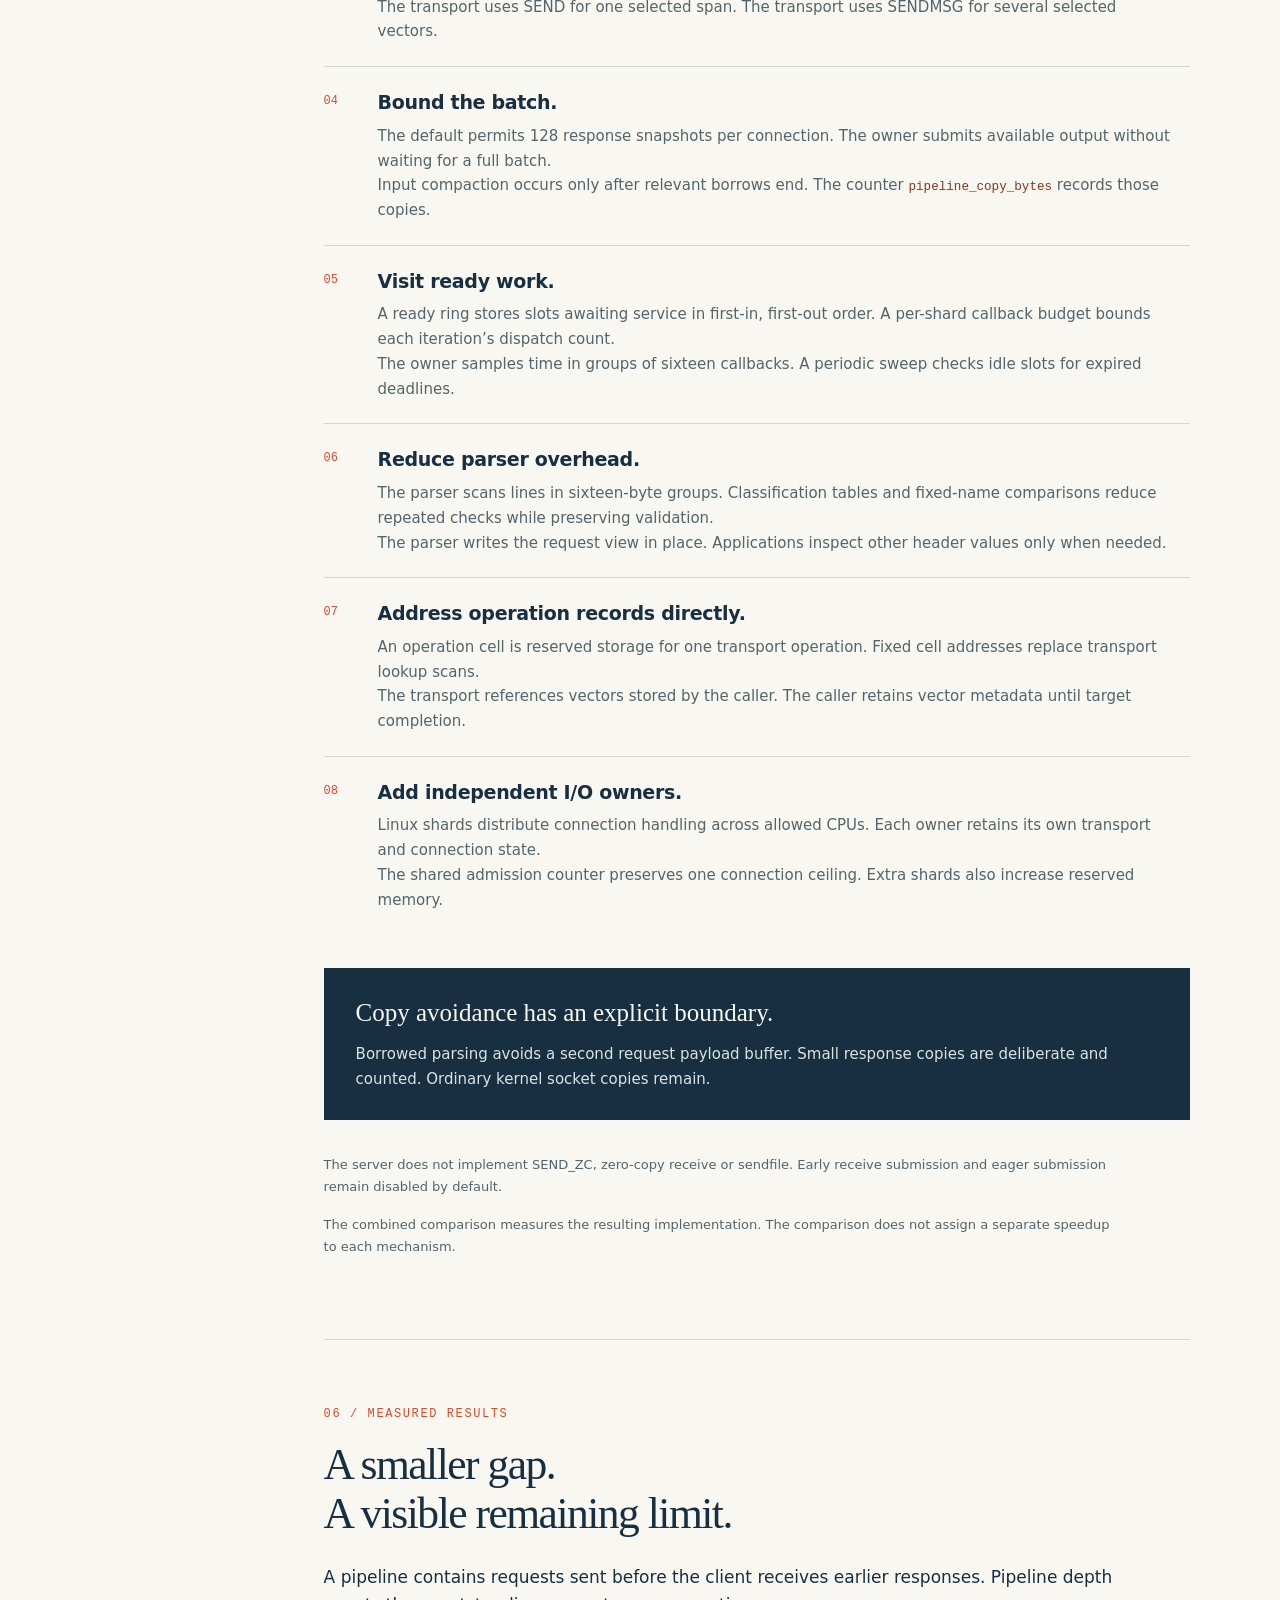
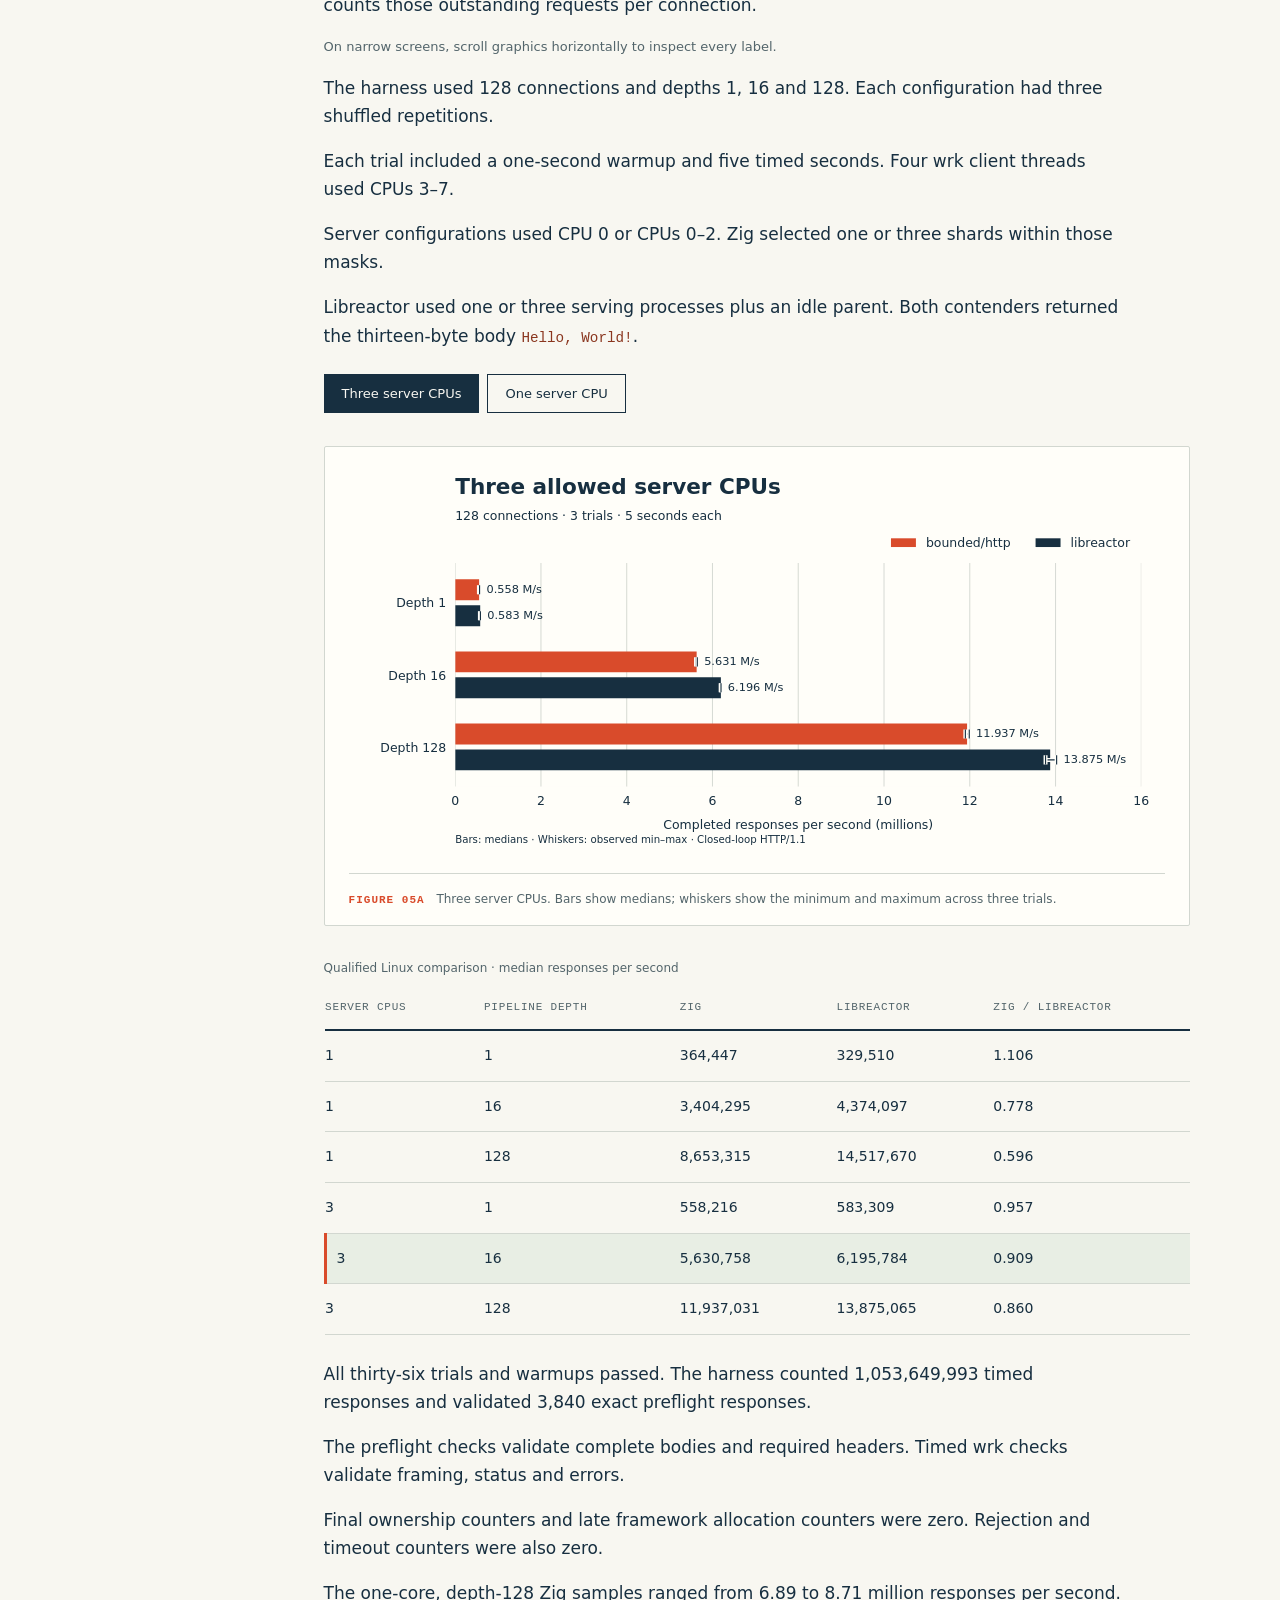
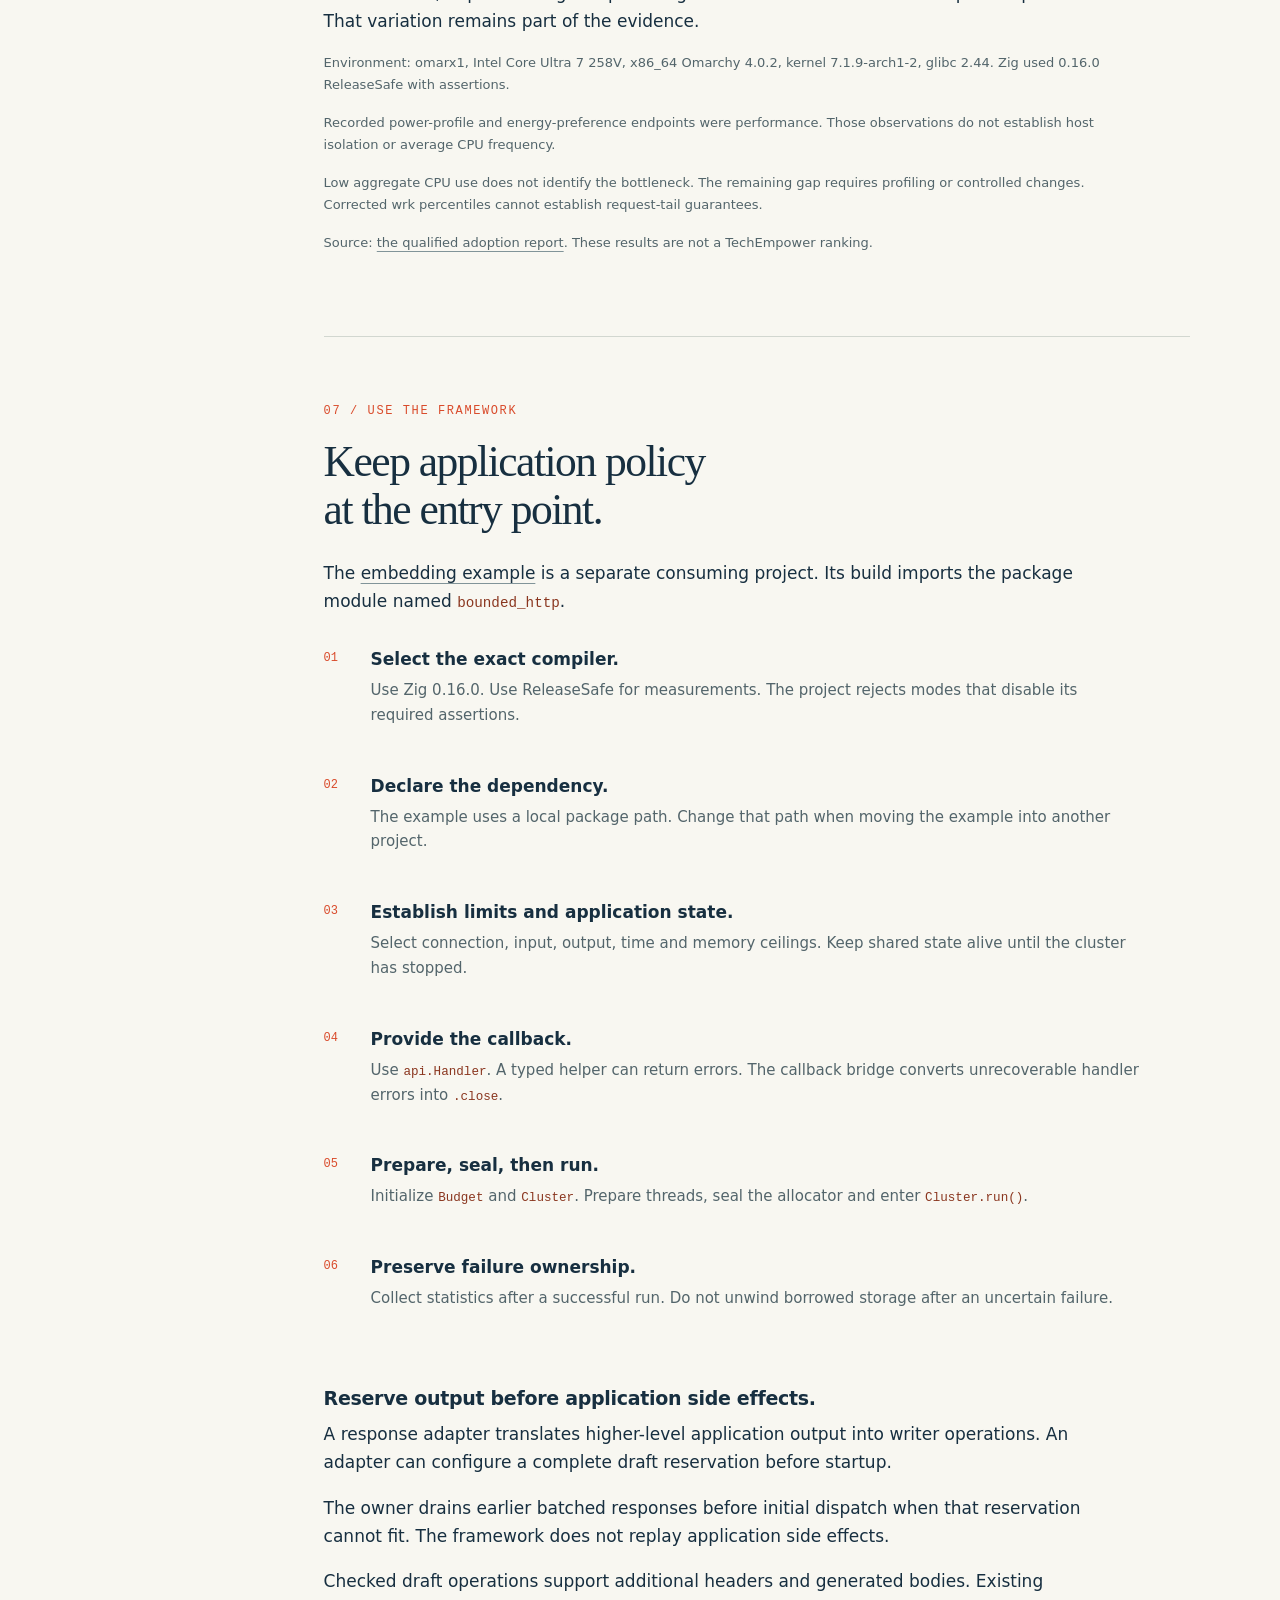
==== commit 6e7eb95d: "Highlight native event-driven networking on the website and README" ====
--- a/docs/whitepaper.html
+++ b/docs/whitepaper.html
@@ -3,7 +3,7 @@
 <head>
 <meta charset="utf-8">
 <meta name="viewport" content="width=device-width, initial-scale=1">
-<meta name="description" content="bounded/http: resource limits, ownership, evented I/O, output arenas, and measured performance.">
+<meta name="description" content="bounded/http: a bounded Zig HTTP/1.1 framework with native io_uring on Linux, kqueue on macOS, and IOCP on Windows.">
 <meta name="color-scheme" content="light">
 <title>bounded/http — Architecture and performance</title>
 <style>
@@ -15,6 +15,19 @@
 @media(prefers-reduced-motion:reduce){html{scroll-behavior:auto}}
 @page{size:A4;margin:16mm 14mm}
 @media print{body{background:white;color:#172f40;font-size:10pt;line-height:1.5}.rail,.skip,.no-print,.cpu-controls{display:none!important}.document{max-width:none;margin:0;padding:0}.topline{padding-top:0}.hero{padding:28px 0}.hero h1{font-size:49pt}.lead{font-size:14pt}.section{padding:25px 0;break-before:auto}.section h2{font-size:26pt;break-after:avoid}.section h3{break-after:avoid}.figure{break-inside:avoid;padding:8px;margin:20px 0}.figure-scroll{overflow:visible}.figure svg{min-width:0!important}.two{gap:20px}.terms{grid-template-columns:1fr 1fr}.table-wrap{overflow:visible}.numbers{min-width:0}table{font-size:9pt}tr{break-inside:avoid}.callout{background:#edf0eb;color:#172f40;break-inside:avoid}.callout p{color:#172f40}.cpu-panel[hidden]{display:block!important}.end{padding:20px 0}a{text-decoration:none}.note{font-size:9pt}.hero-art strong{font-size:29pt}.optimization{break-inside:avoid}pre{white-space:pre-wrap;overflow-wrap:anywhere;break-inside:avoid}*{-webkit-print-color-adjust:exact;print-color-adjust:exact}}
+
+.rail-backends{display:block;margin:5px 0;font:10px/1.8 var(--mono);color:var(--orange)}
+.backend-label{margin:27px 0 10px;font:10px/1.5 var(--mono);letter-spacing:1.4px;text-transform:uppercase;color:var(--muted)}
+.backend-specs{display:grid;grid-template-columns:repeat(3,minmax(0,1fr));list-style:none;margin:0;padding:0;border:1px solid var(--line);background:var(--white)}
+.backend-specs li+li{border-left:1px solid var(--line)}
+.backend-specs a{display:block;height:100%;padding:16px 20px;text-decoration:none;border-top:2px solid var(--orange)}
+.backend-specs a:hover{background:var(--soft);color:var(--ink)}
+.backend-platform{display:block;font:11px/1.5 var(--mono);color:var(--muted)}
+.backend-specs strong{display:block;margin:5px 0;font:600 23px/1.4 var(--mono);letter-spacing:-.8px;color:var(--ink)}
+.backend-mode{display:block;font-size:12px;line-height:1.5;color:var(--muted)}
+@media(max-width:760px){.backend-specs a{padding:12px 10px}.backend-specs strong{font-size:18px}.backend-mode{font-size:11px}.backend-platform{font-size:10px}}
+@media(max-width:400px){.backend-specs a{padding:11px 8px}.backend-specs strong{font-size:16px;letter-spacing:-.5px}}
+@media print{.backend-specs{break-inside:avoid}.backend-specs a{padding:10px 15px}.backend-specs strong{font-size:17pt}}
 </style>
 </head>
 <body>
@@ -22,7 +35,7 @@
 <aside class="rail" aria-label="Document navigation">
 <div class="brand">bounded/http<small>ENGINEERING PAPER 01</small></div>
 <nav><a href="#principles"><span>01</span> Design principles</a><a href="#startup"><span>02</span> Inside main.zig</a><a href="#cluster"><span>03</span> Cluster and ownership</a><a href="#request"><span>04</span> Request and response</a><a href="#performance"><span>05</span> Less work per response</a><a href="#evidence"><span>06</span> Measured results</a><a href="#embedding"><span>07</span> Use the framework</a><a href="#limits"><span>08</span> Failure and scope</a><a href="#references"><span>09</span> Sources</a></nav>
-<div class="rail-footer">ZIG 0.16.0<br>LINUX + MACOS + WINDOWS<br>EXPERIMENTAL FRAMEWORK<a href="read.html?file=docs/ARCHITECTURE.md">Architecture guide ↗</a><a href="read.html?file=docs/USING.md">Integration guide ↗</a></div>
+<div class="rail-footer">ZIG 0.16.0<br>LINUX + MACOS + WINDOWS<span class="rail-backends">io_uring · kqueue · IOCP</span>EXPERIMENTAL FRAMEWORK<a href="read.html?file=docs/ARCHITECTURE.md">Architecture guide ↗</a><a href="read.html?file=docs/USING.md">Integration guide ↗</a></div>
 </aside>
 <main class="document" id="content">
 <div class="topline"><span class="edition">Technology Lab · Systems engineering</span><span>06 September 2026 <button class="print-button no-print" id="print" type="button"> / Print</button></span></div>
@@ -30,7 +43,13 @@
 <p class="eyebrow">A bounded HTTP/1.1 framework</p>
 <p class="byline">for servers that stay within their bounds</p>
 <h1>Fast by design.<br><em>Explicit about limits.</em></h1>
-<p class="lead">The framework reserves its resources before serving requests. Each connection has reserved storage. Small responses share one output buffer.</p>
+<p class="lead">The server uses native event-driven networking on Linux, macOS, and Windows. The framework reserves memory and threads before the first request. Small responses share one output buffer.</p>
+<p class="backend-label" id="backend-label">Native event-driven networking</p>
+<ul class="backend-specs" aria-labelledby="backend-label">
+<li><a href="#linux-io"><span class="backend-platform">Linux</span><strong>io_uring</strong><span class="backend-mode">Asynchronous operations</span></a></li>
+<li><a href="#macos-io"><span class="backend-platform">macOS</span><strong>kqueue</strong><span class="backend-mode">Nonblocking sockets</span></a></li>
+<li><a href="#windows-io"><span class="backend-platform">Windows</span><strong>IOCP</strong><span class="backend-mode">Overlapped operations</span></a></li>
+</ul>
 <p class="scope"><span class="pill">EXACT ZIG 0.16.0</span><span class="pill">ASSERTIONS ENABLED</span><span class="pill">LOOPBACK EXPERIMENT</span></p>
 <div class="hero-art" aria-label="Default configuration and measured result">
 <div><strong>0</strong><span>Extra application threads<br>Default configuration</span></div>
@@ -86,10 +105,14 @@
 <p>Linux selects one inline shard per allowed CPU, with an automatic maximum of sixteen.</p>
 <p>Explicit Linux and Windows configurations support up to sixty-four shards within the resource budget. macOS supports one shard.</p>
 <p>The macOS decision follows the recorded listener-distribution experiment. That observation does not establish universal behavior across macOS releases.</p>
-<p>Linux uses a custom <code>io_uring</code> backend. The Linux interface provides submission and completion queues for asynchronous operations.</p>
-<p>macOS uses nonblocking sockets and <code>kqueue</code>. The macOS interface reports readiness. The adapter translates readiness into operation results.</p>
+<h3 id="native-io">Native event-driven networking.</h3>
+<p>An event-driven backend advances connections when the operating system reports readiness or completion.</p>
+<p>While one connection waits for network progress, its owner can service other ready connections.</p>
+<p>The build target selects the native backend automatically.</p>
+<p id="linux-io">Linux uses a custom <code>io_uring</code> backend. The Linux interface provides submission and completion queues for asynchronous operations.</p>
+<p id="macos-io">macOS uses nonblocking sockets and <code>kqueue</code>. The macOS interface reports readiness. The adapter translates readiness into operation results.</p>
 <p>Windows defaults to one shard. Select additional inline owners with <code>--shards N</code>.</p>
-<p>Windows uses overlapped sockets and one I/O completion port (IOCP) per shard. Each port delivers operation results to its owner.</p>
+<p id="windows-io">Windows uses overlapped sockets and one I/O completion port (IOCP) per shard. Each port delivers operation results to its owner.</p>
 <p>Fixed operation records retain buffers through completion and cancellation. Windows uses the same callback, writer, batching, and admission contracts.</p>
 <h3>Windows: one listener, independent owners.</h3>
 <p>Shard zero accepts connections and handles its own round-robin share. Fixed queues transfer other sockets to their destination owners.</p>
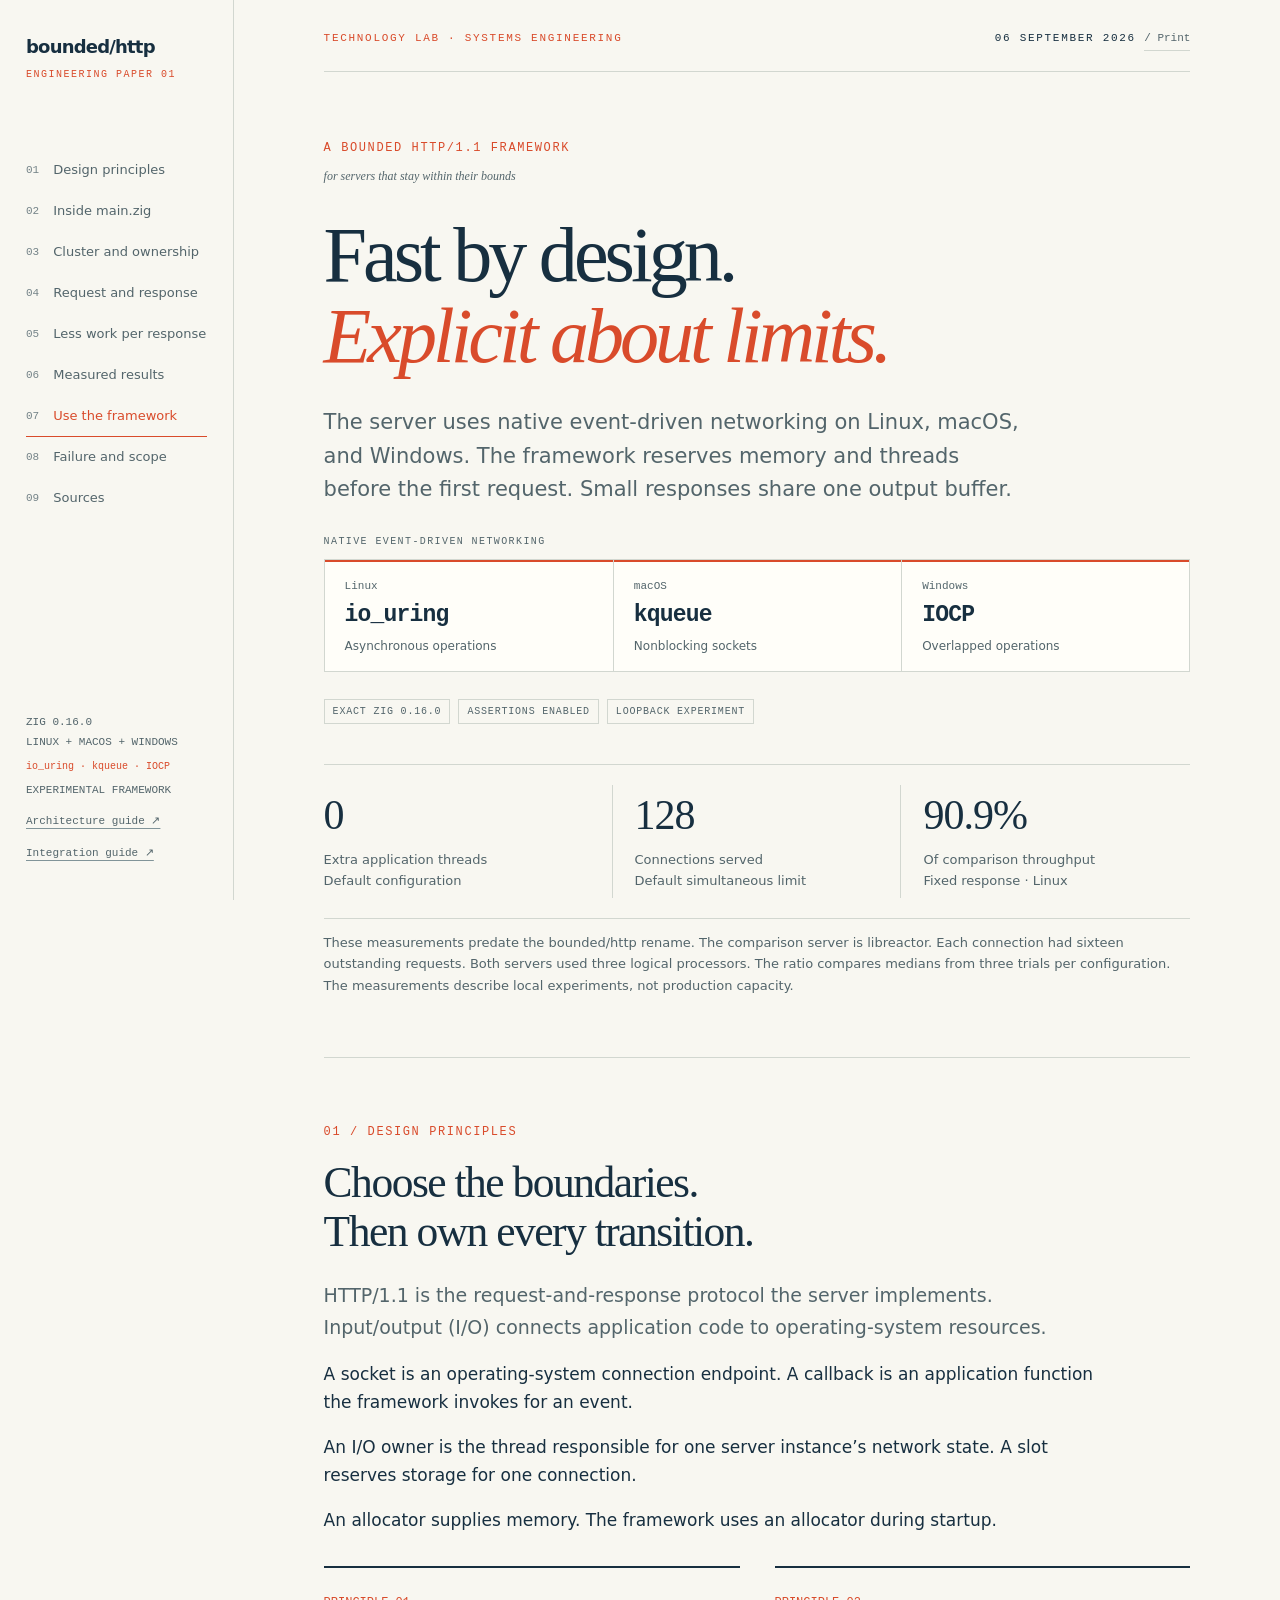
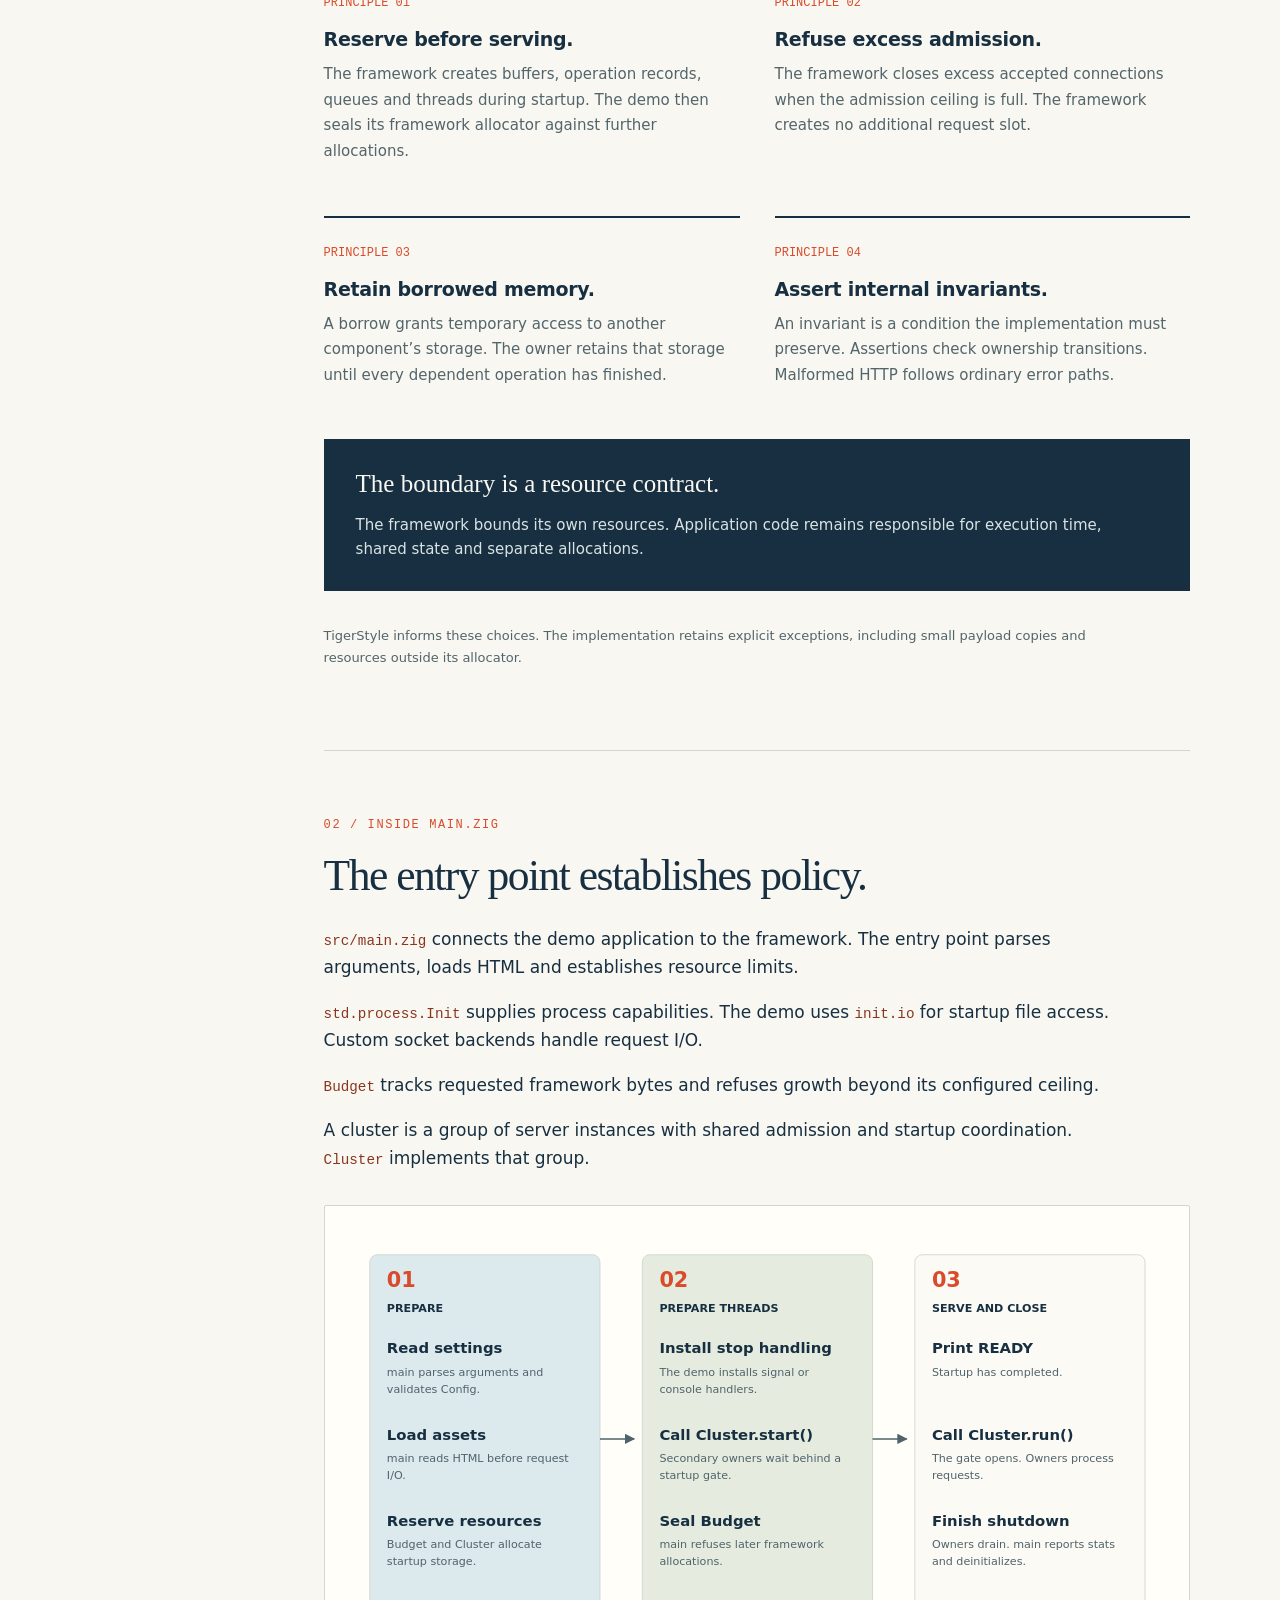
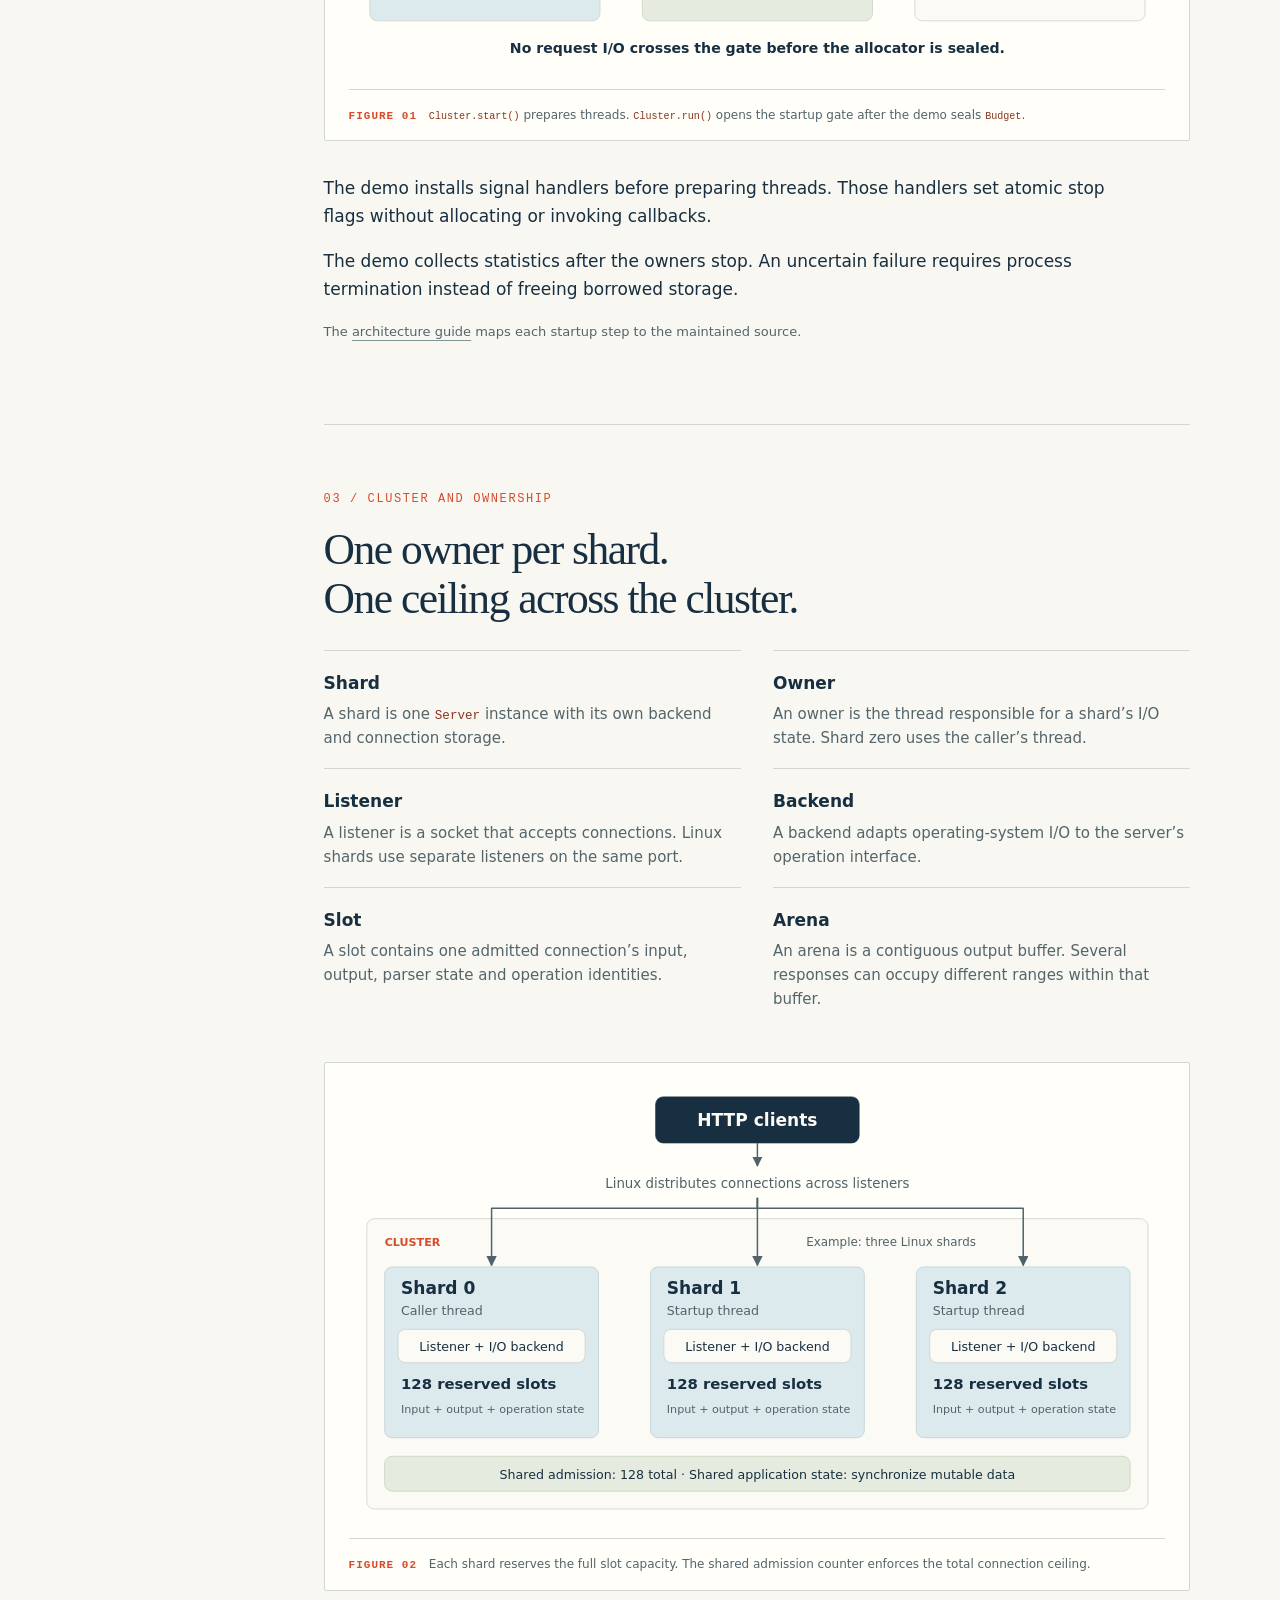
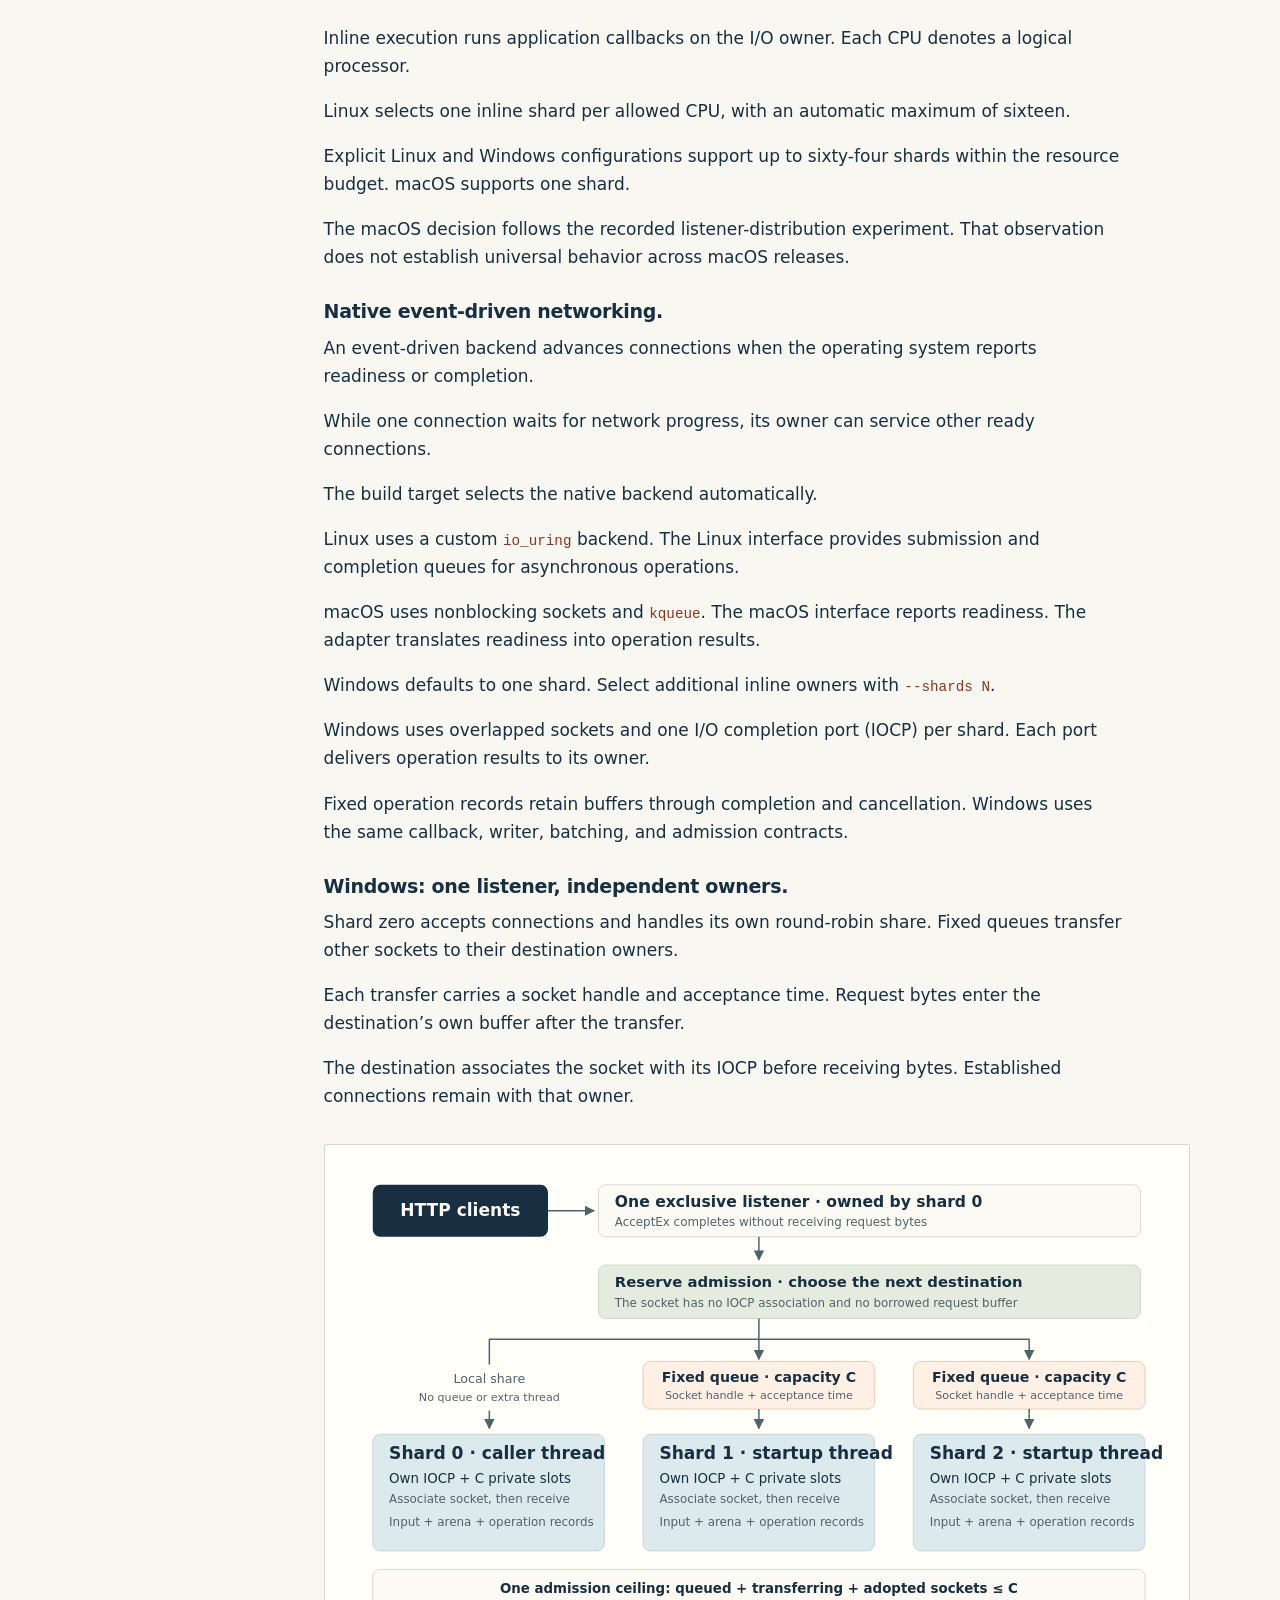
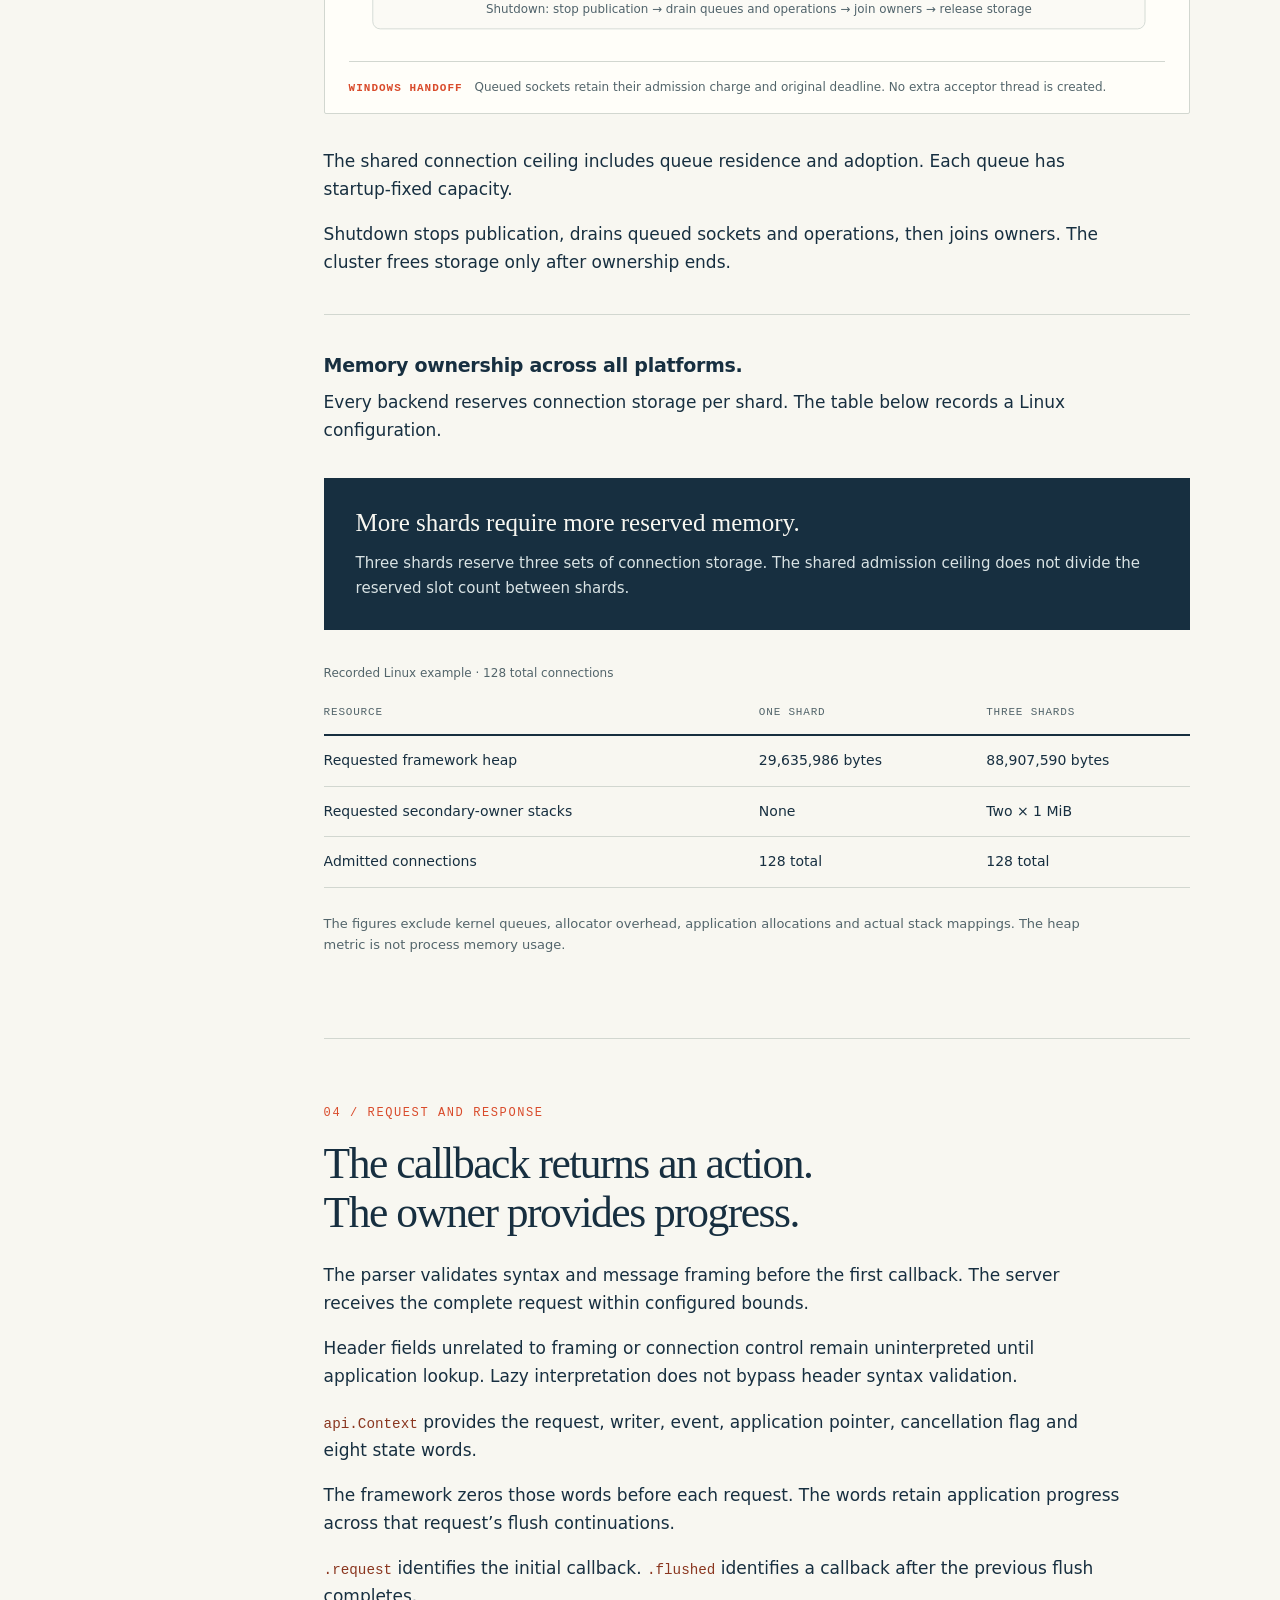
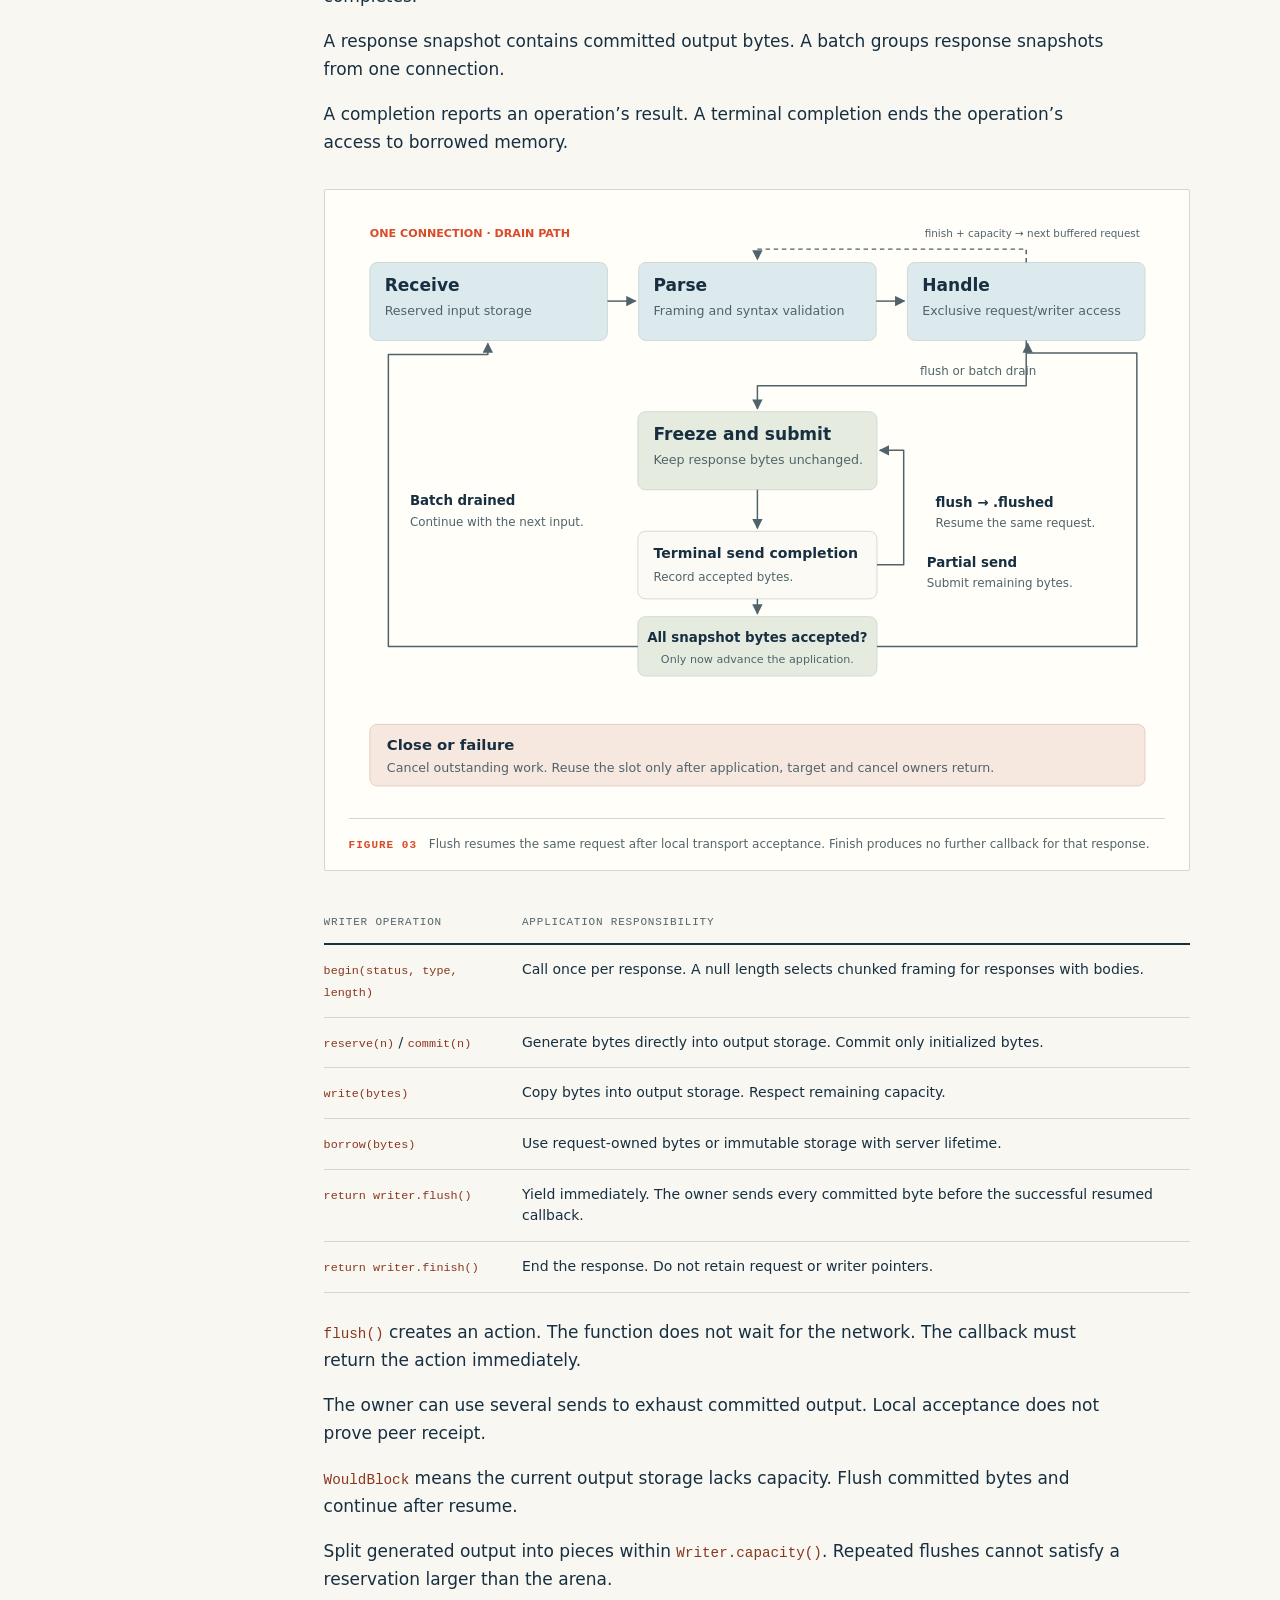
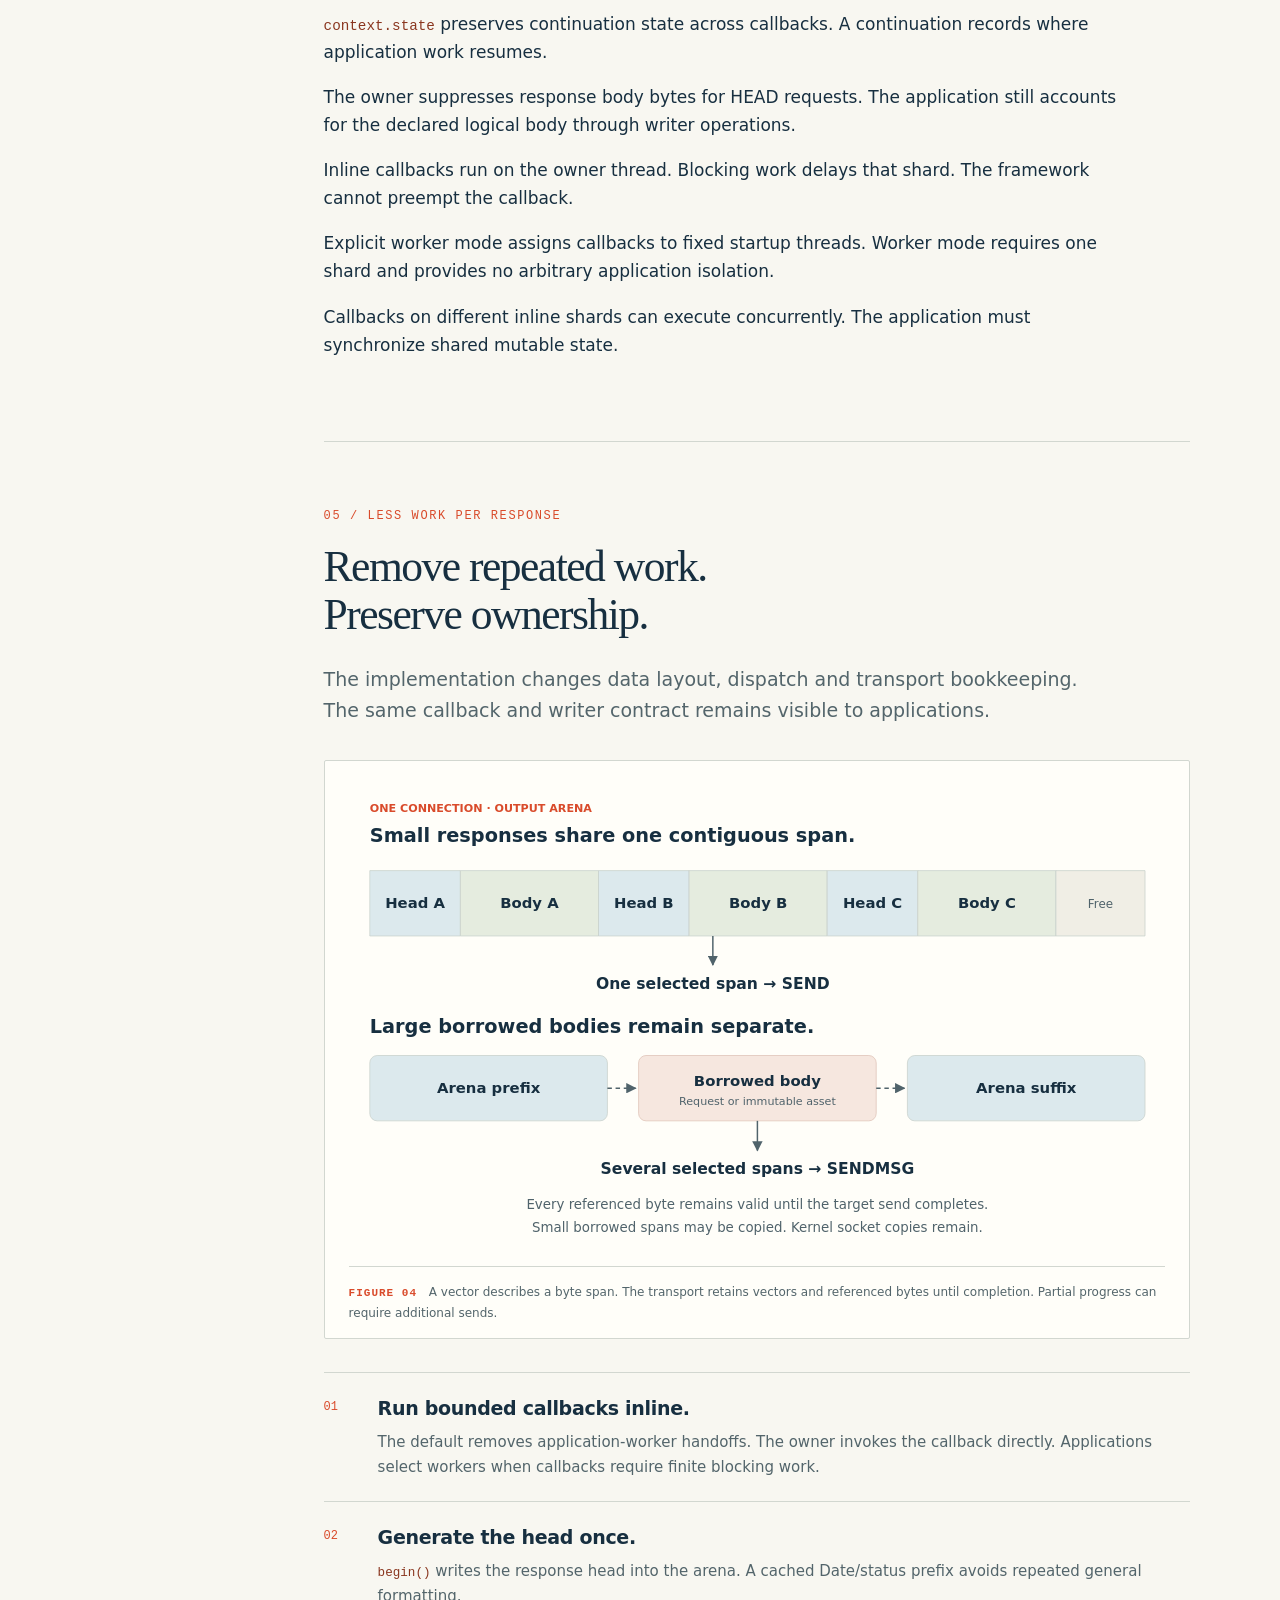
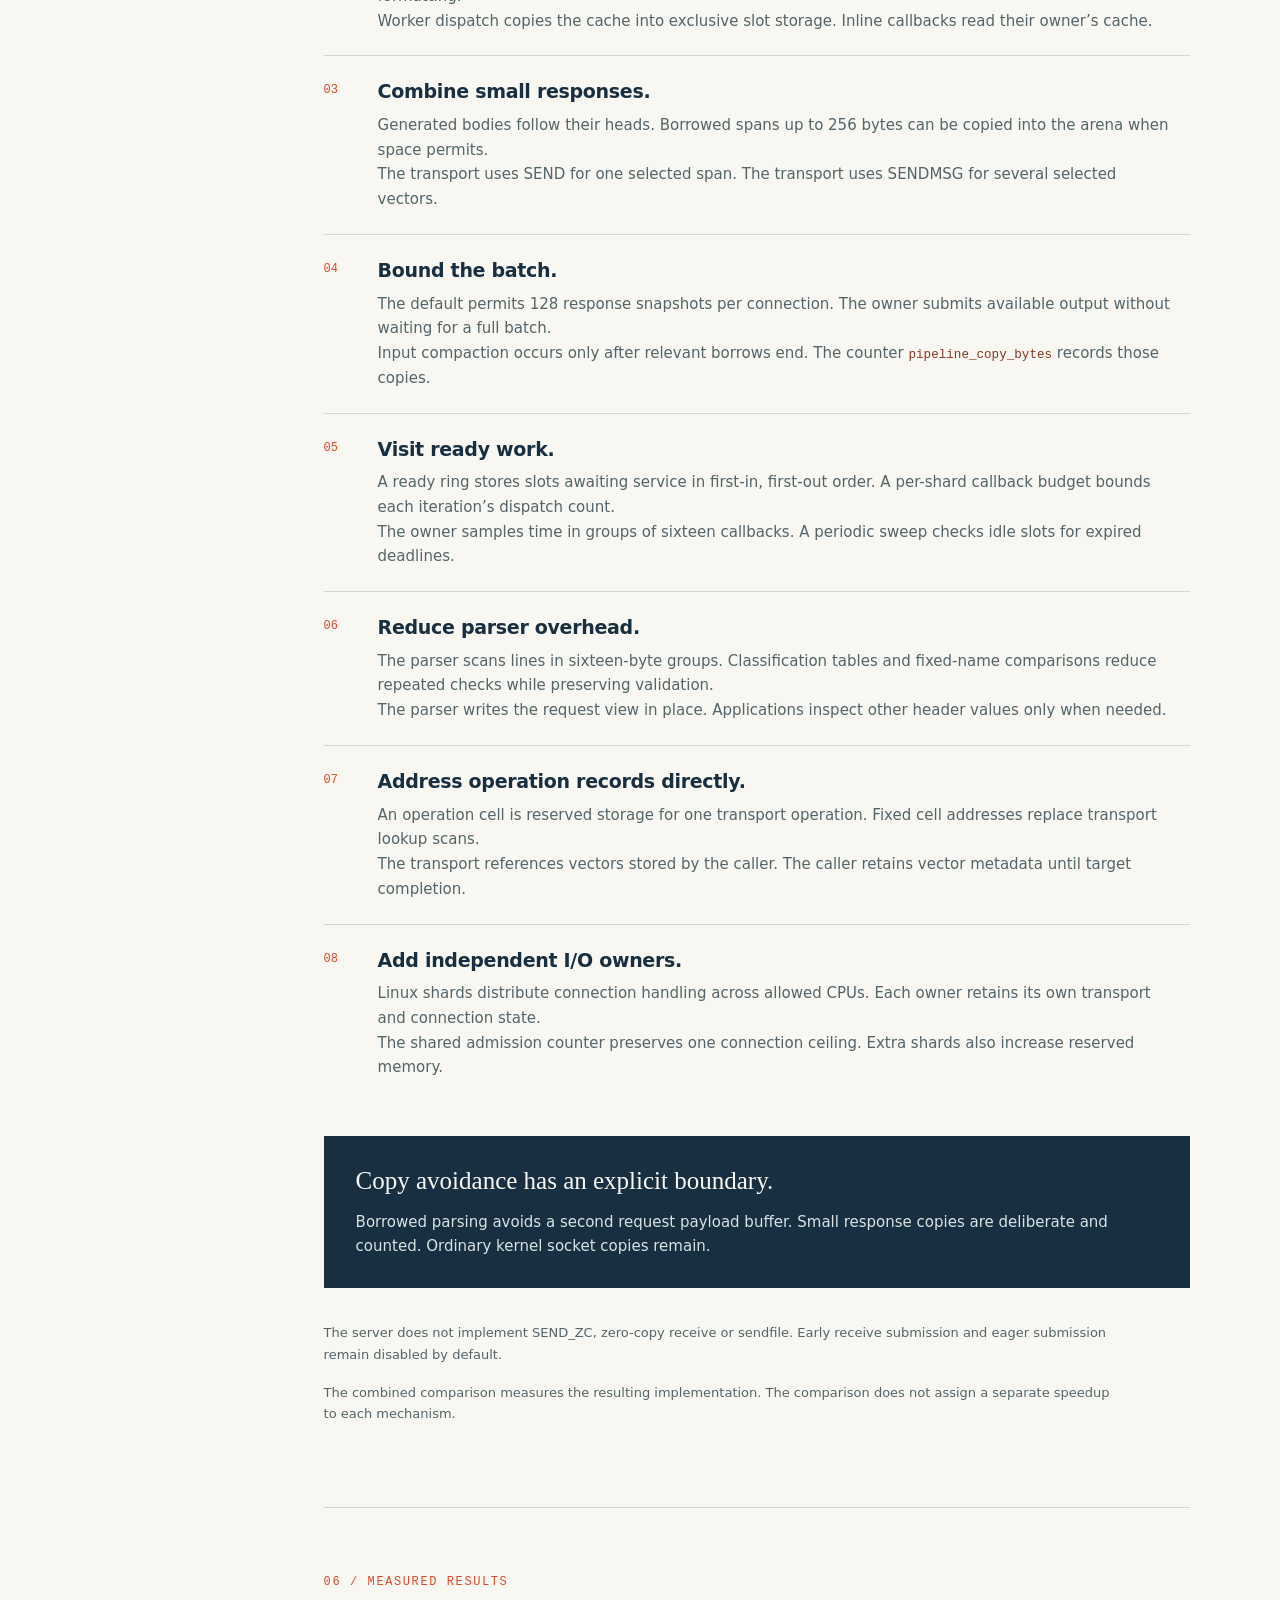
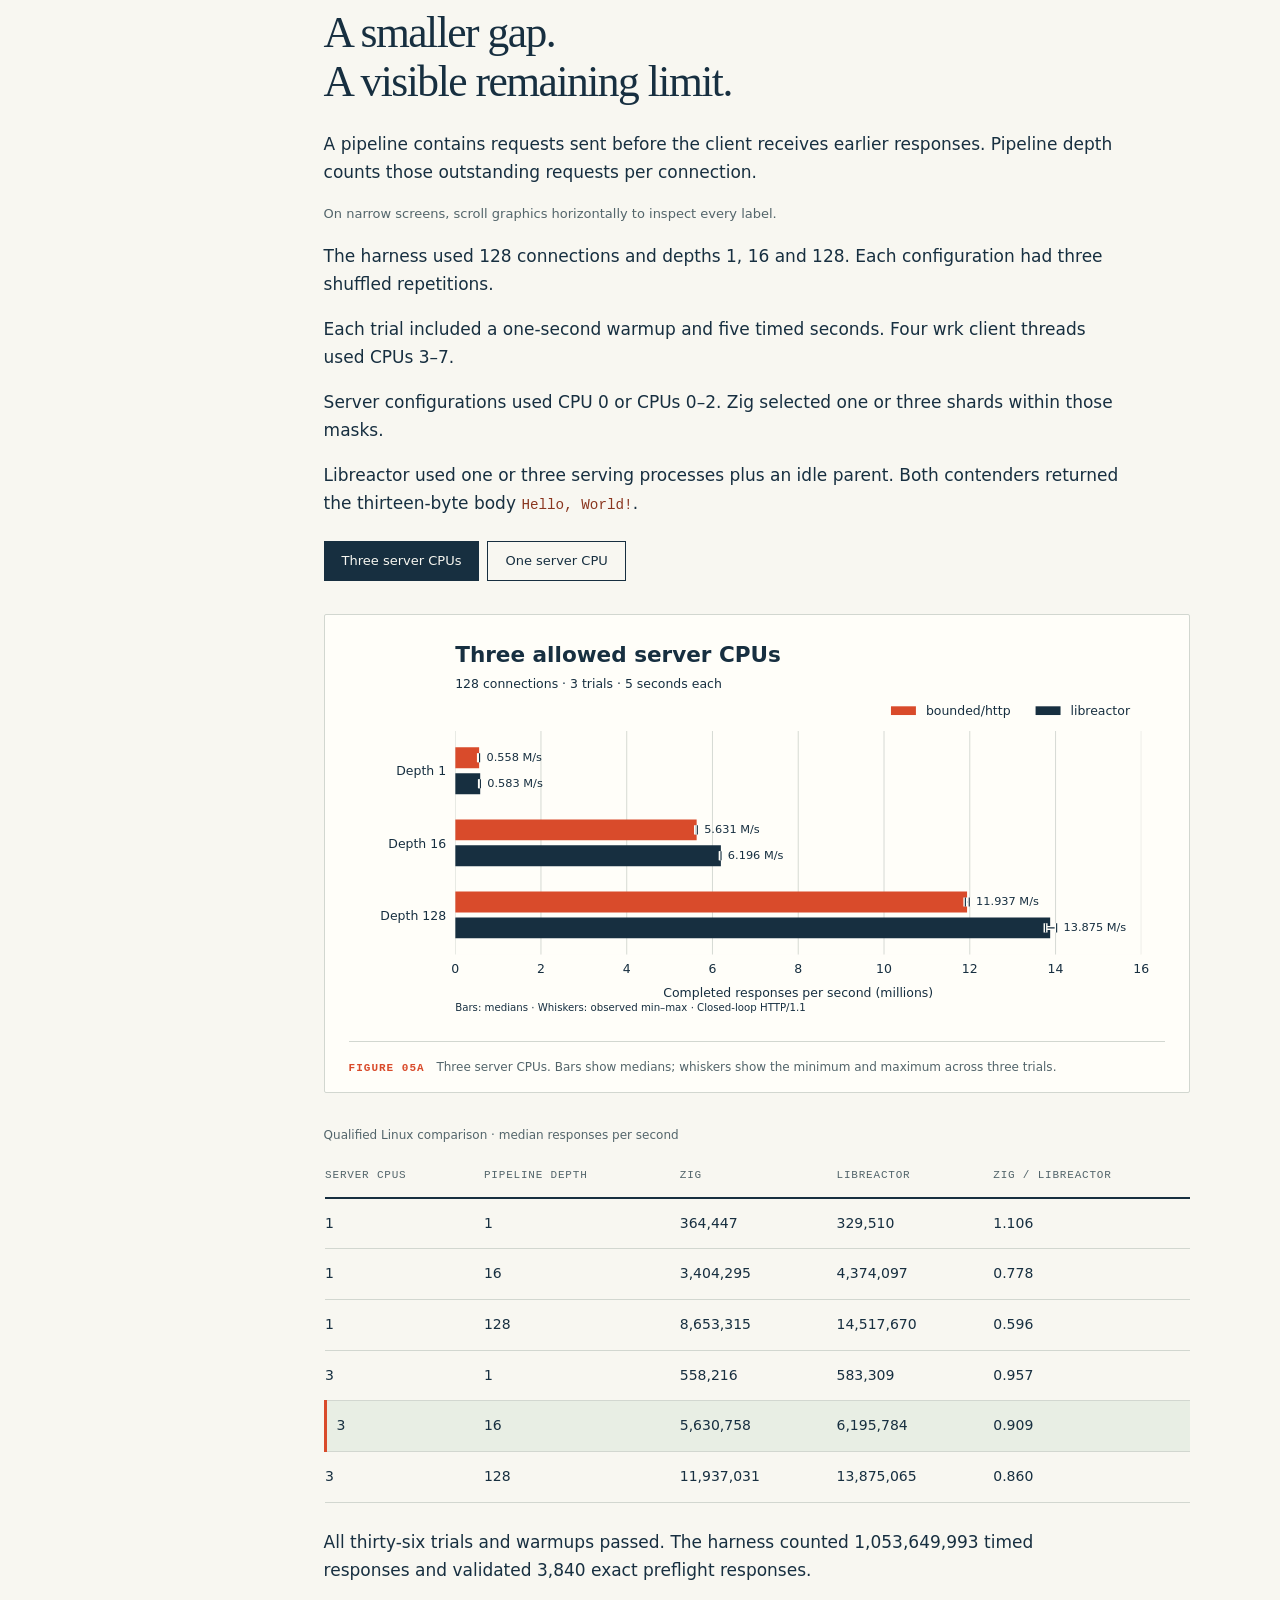
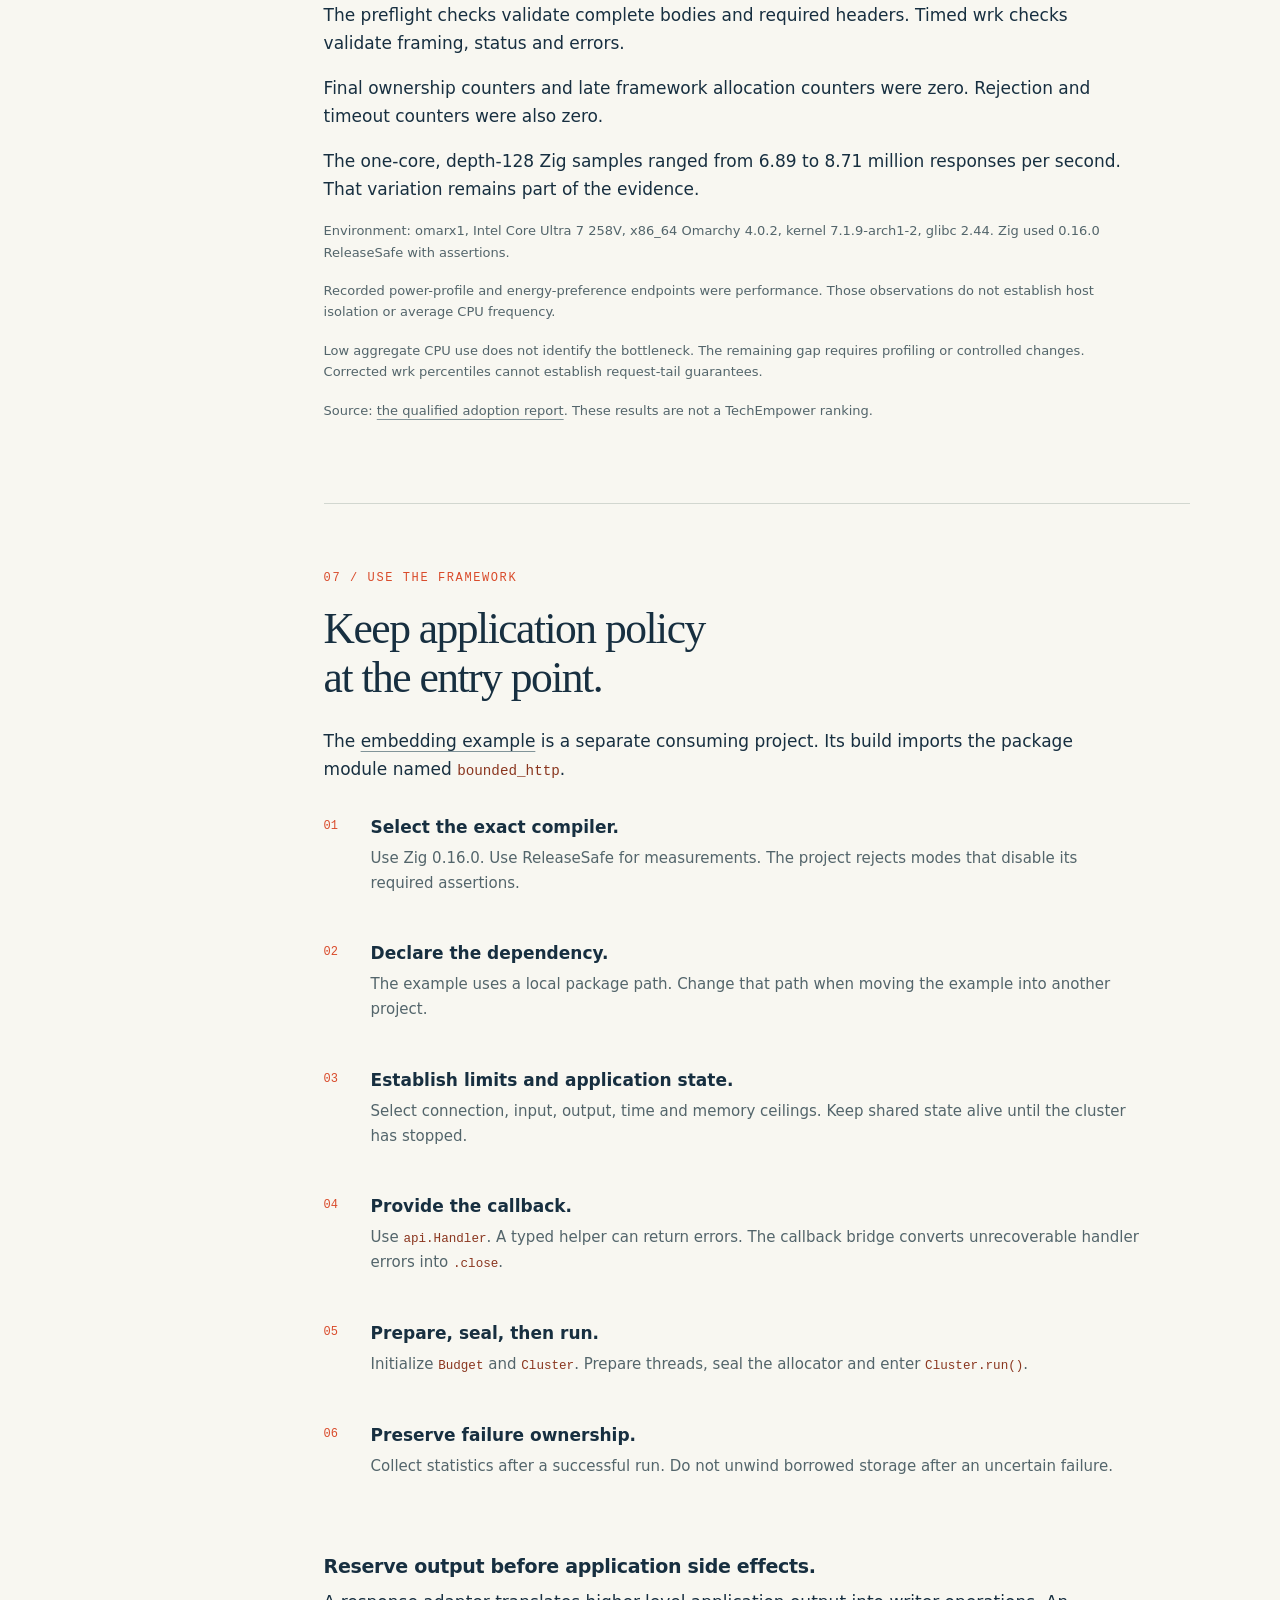
==== commit 593381dc: "Clarify the Windows subsection and shared memory scope" ====
--- a/docs/whitepaper.html
+++ b/docs/whitepaper.html
@@ -28,6 +28,7 @@
 @media(max-width:760px){.backend-specs a{padding:12px 10px}.backend-specs strong{font-size:18px}.backend-mode{font-size:11px}.backend-platform{font-size:10px}}
 @media(max-width:400px){.backend-specs a{padding:11px 8px}.backend-specs strong{font-size:16px;letter-spacing:-.5px}}
 @media print{.backend-specs{break-inside:avoid}.backend-specs a{padding:10px 15px}.backend-specs strong{font-size:17pt}}
+.shared-scope{margin-top:38px;padding-top:10px;border-top:1px solid var(--line)}
 </style>
 </head>
 <body>
@@ -114,7 +115,8 @@
 <p>Windows defaults to one shard. Select additional inline owners with <code>--shards N</code>.</p>
 <p id="windows-io">Windows uses overlapped sockets and one I/O completion port (IOCP) per shard. Each port delivers operation results to its owner.</p>
 <p>Fixed operation records retain buffers through completion and cancellation. Windows uses the same callback, writer, batching, and admission contracts.</p>
-<h3>Windows: one listener, independent owners.</h3>
+<section aria-labelledby="windows-handoff-heading">
+<h3 id="windows-handoff-heading">Windows: one listener, independent owners.</h3>
 <p>Shard zero accepts connections and handles its own round-robin share. Fixed queues transfer other sockets to their destination owners.</p>
 <p>Each transfer carries a socket handle and acceptance time. Request bytes enter the destination’s own buffer after the transfer.</p>
 <p>The destination associates the socket with its IOCP before receiving bytes. Established connections remain with that owner.</p>
@@ -168,9 +170,14 @@
 </g></svg></div><figcaption><b>WINDOWS HANDOFF</b> Queued sockets retain their admission charge and original deadline. No extra acceptor thread is created.</figcaption></figure>
 <p>The shared connection ceiling includes queue residence and adoption. Each queue has startup-fixed capacity.</p>
 <p>Shutdown stops publication, drains queued sockets and operations, then joins owners. The cluster frees storage only after ownership ends.</p>
+</section>
+<section class="shared-scope" aria-labelledby="shared-memory">
+<h3 id="shared-memory">Memory ownership across all platforms.</h3>
+<p>Every backend reserves connection storage per shard. The table below records a Linux configuration.</p>
 <div class="callout"><strong>More shards require more reserved memory.</strong><p>Three shards reserve three sets of connection storage. The shared admission ceiling does not divide the reserved slot count between shards.</p></div>
-<div class="table-wrap"><table><caption>Memory scope in the recorded 128-connection configuration</caption><thead><tr><th>Resource</th><th>One shard</th><th>Three shards</th></tr></thead><tbody><tr><td>Requested framework heap</td><td>29,635,986 bytes</td><td>88,907,590 bytes</td></tr><tr><td>Requested secondary-owner stacks</td><td>None</td><td>Two × 1 MiB</td></tr><tr><td>Admitted connections</td><td>128 total</td><td>128 total</td></tr></tbody></table></div>
+<div class="table-wrap"><table><caption>Recorded Linux example · 128 total connections</caption><thead><tr><th>Resource</th><th>One shard</th><th>Three shards</th></tr></thead><tbody><tr><td>Requested framework heap</td><td>29,635,986 bytes</td><td>88,907,590 bytes</td></tr><tr><td>Requested secondary-owner stacks</td><td>None</td><td>Two × 1 MiB</td></tr><tr><td>Admitted connections</td><td>128 total</td><td>128 total</td></tr></tbody></table></div>
 <p class="note">The figures exclude kernel queues, allocator overhead, application allocations and actual stack mappings. The heap metric is not process memory usage.</p>
+</section>
 </section>
 <section class="section" id="request">
 <p class="eyebrow">04 / Request and response</p><h2>The callback returns an action.<br>The owner provides progress.</h2>
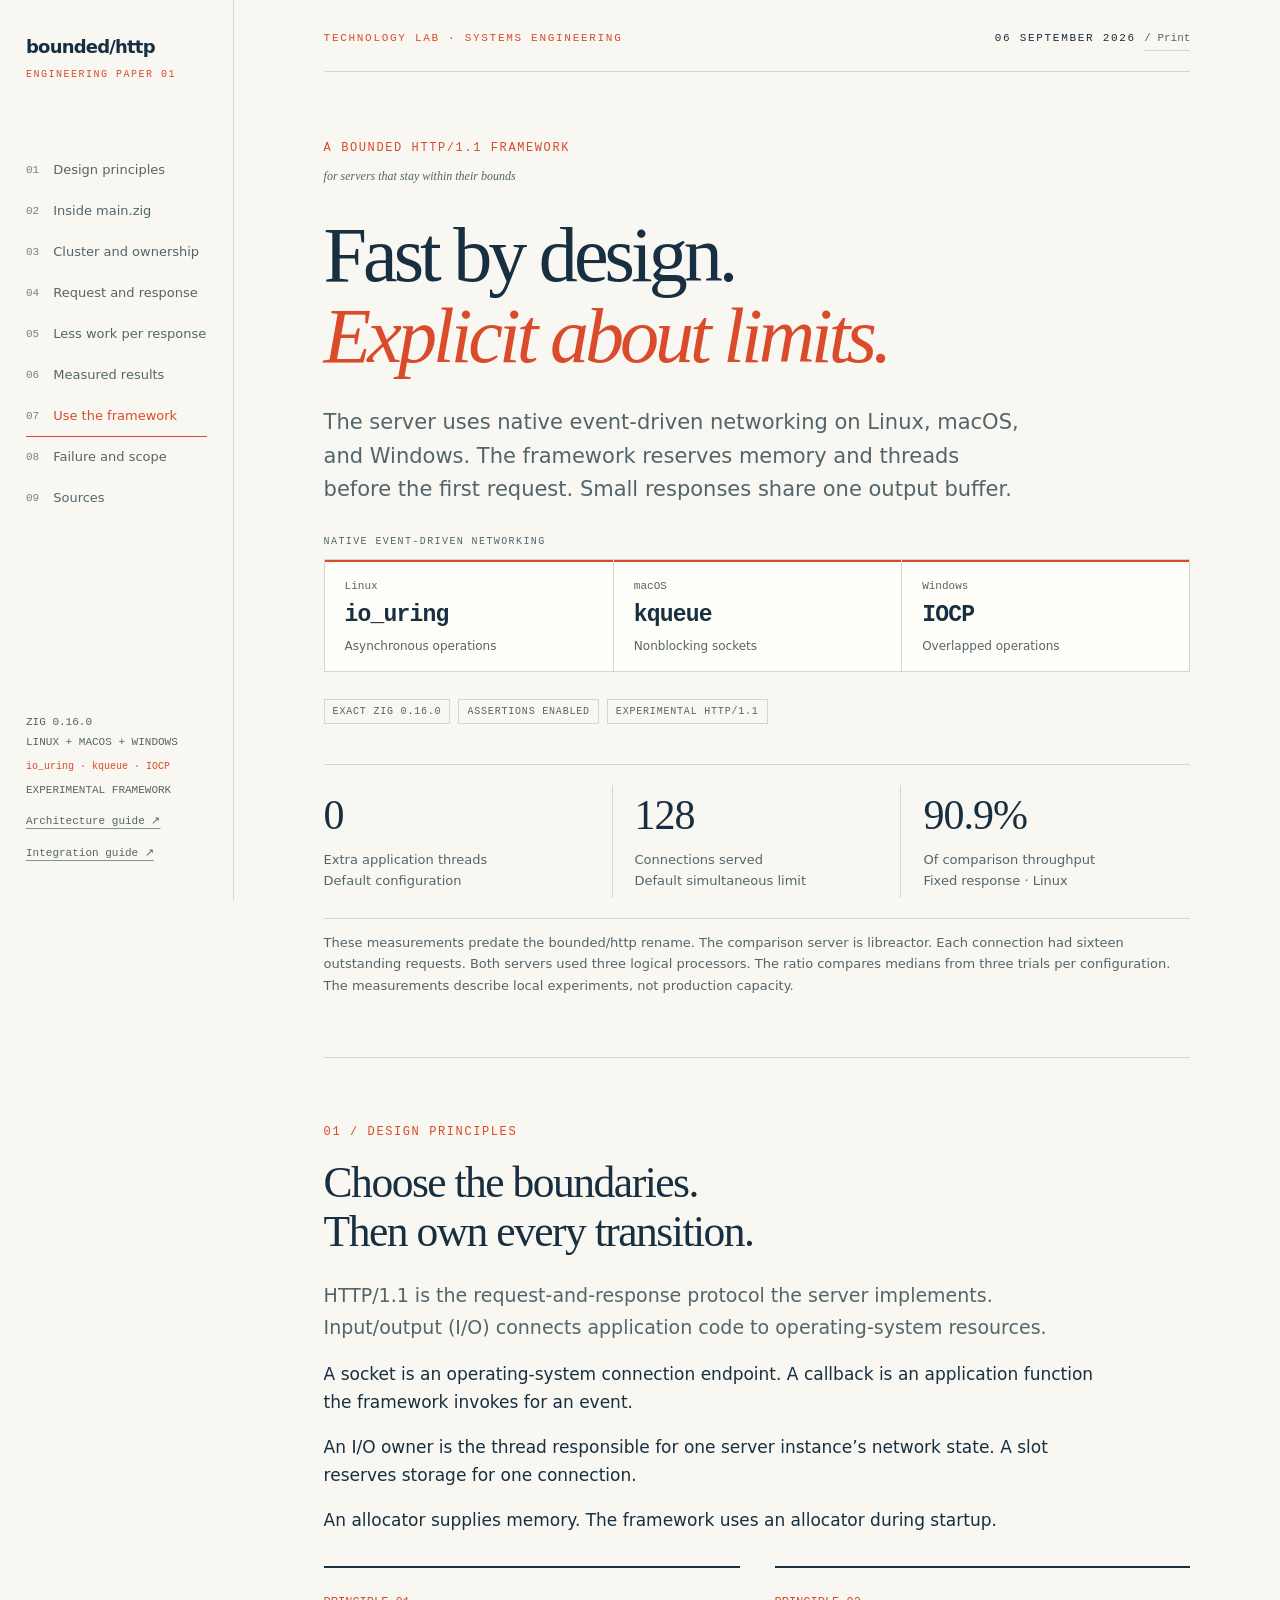
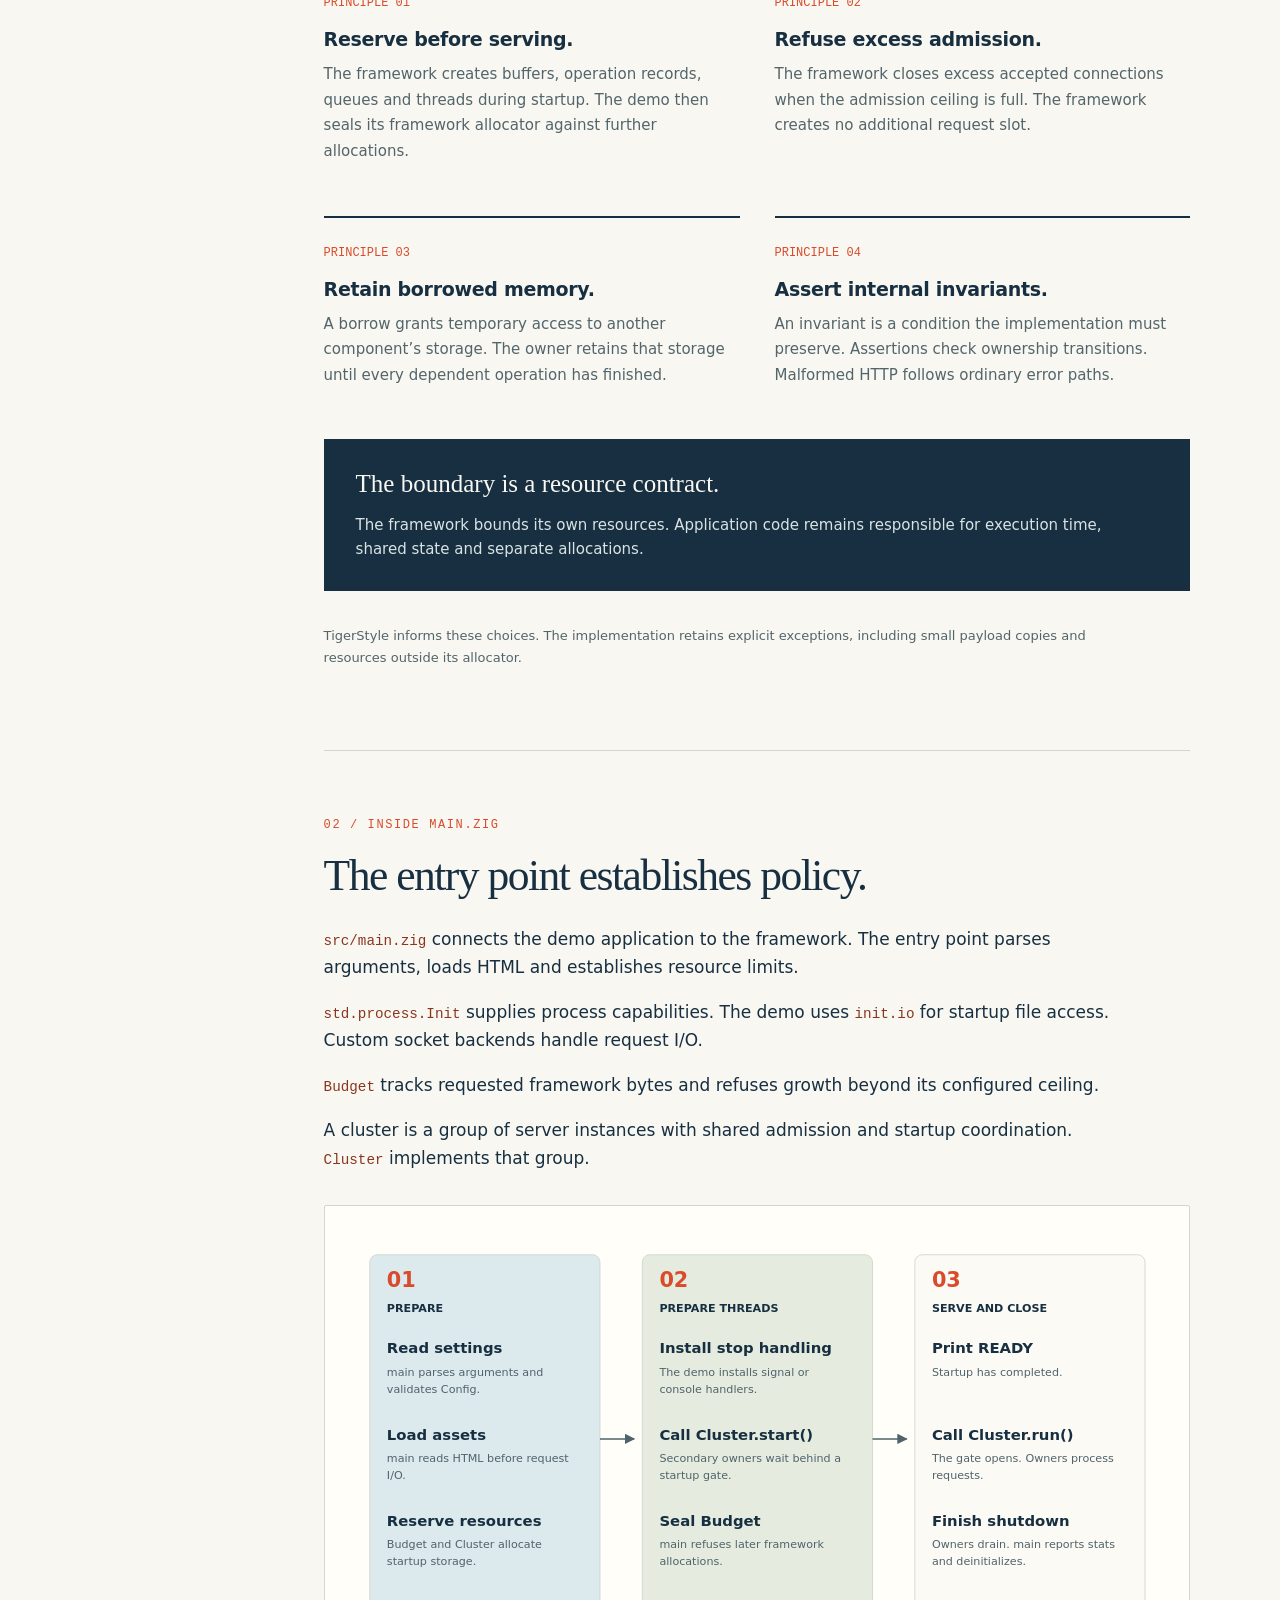
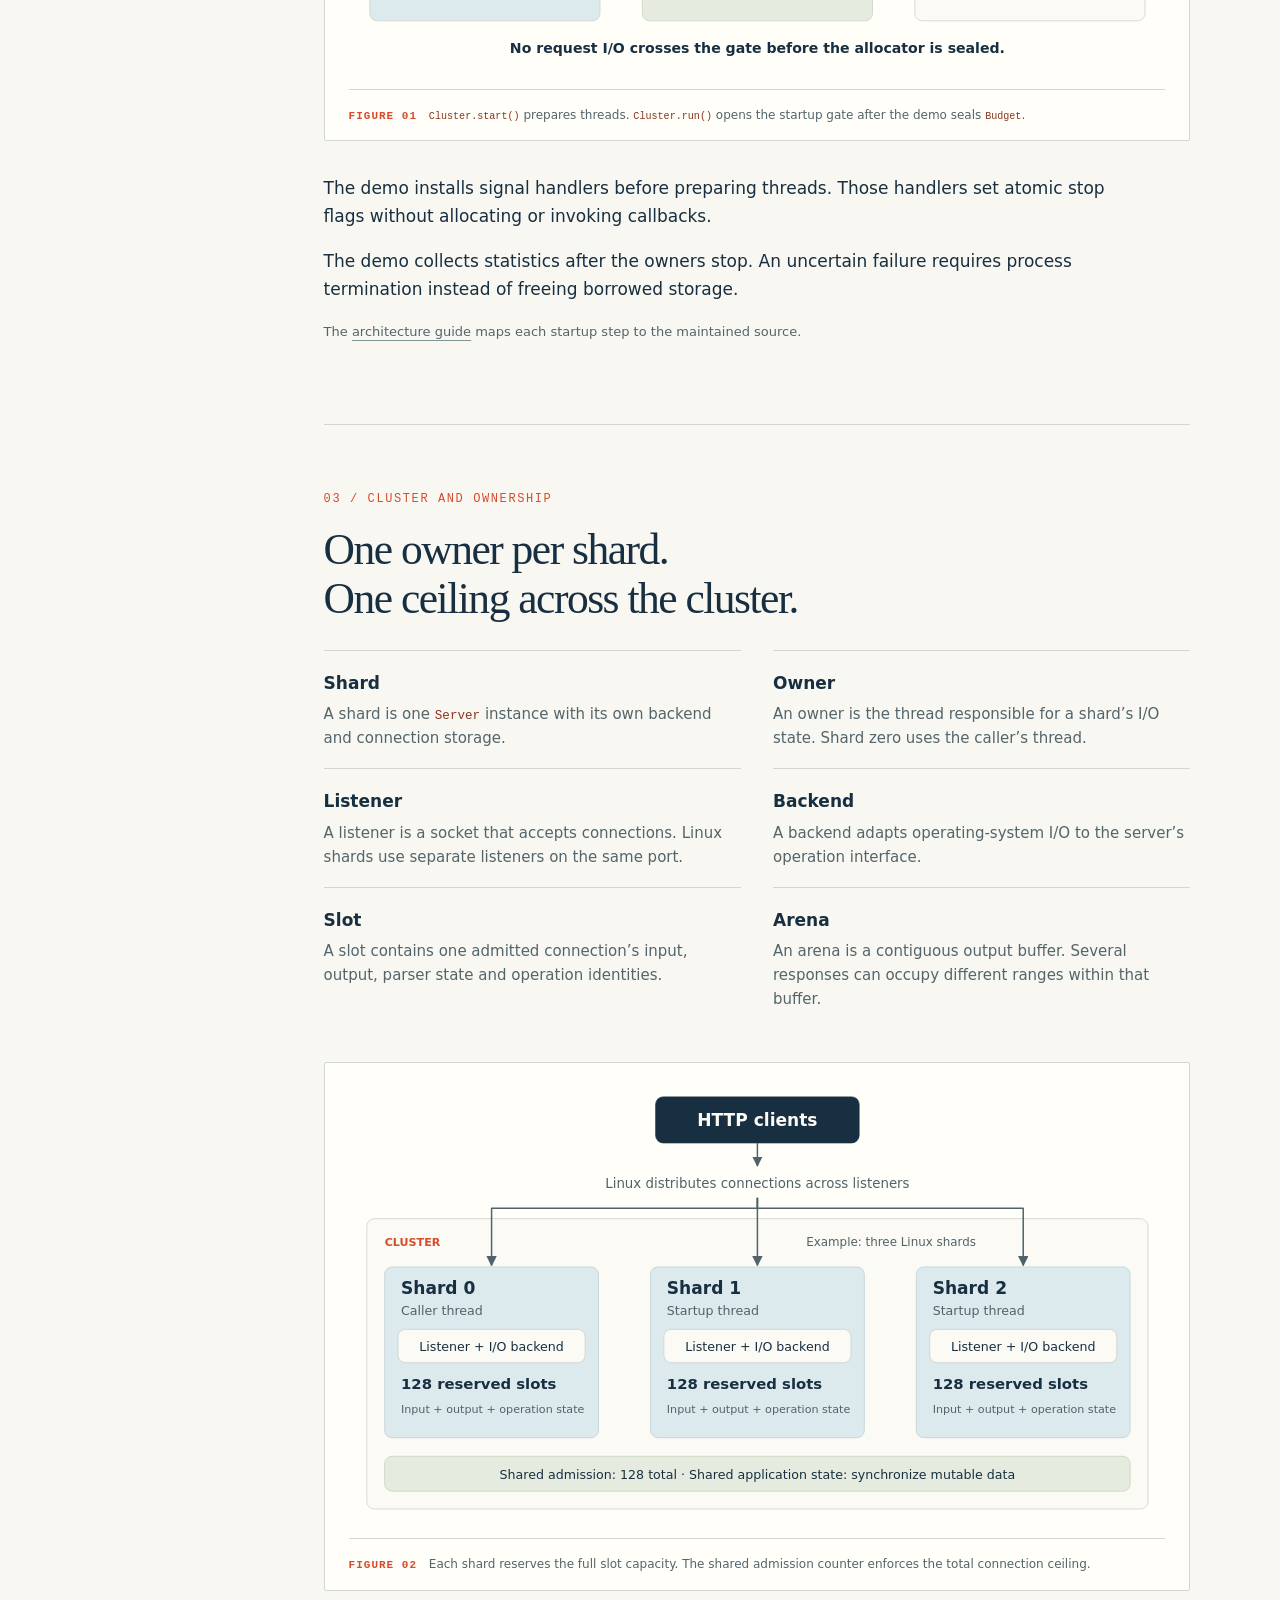
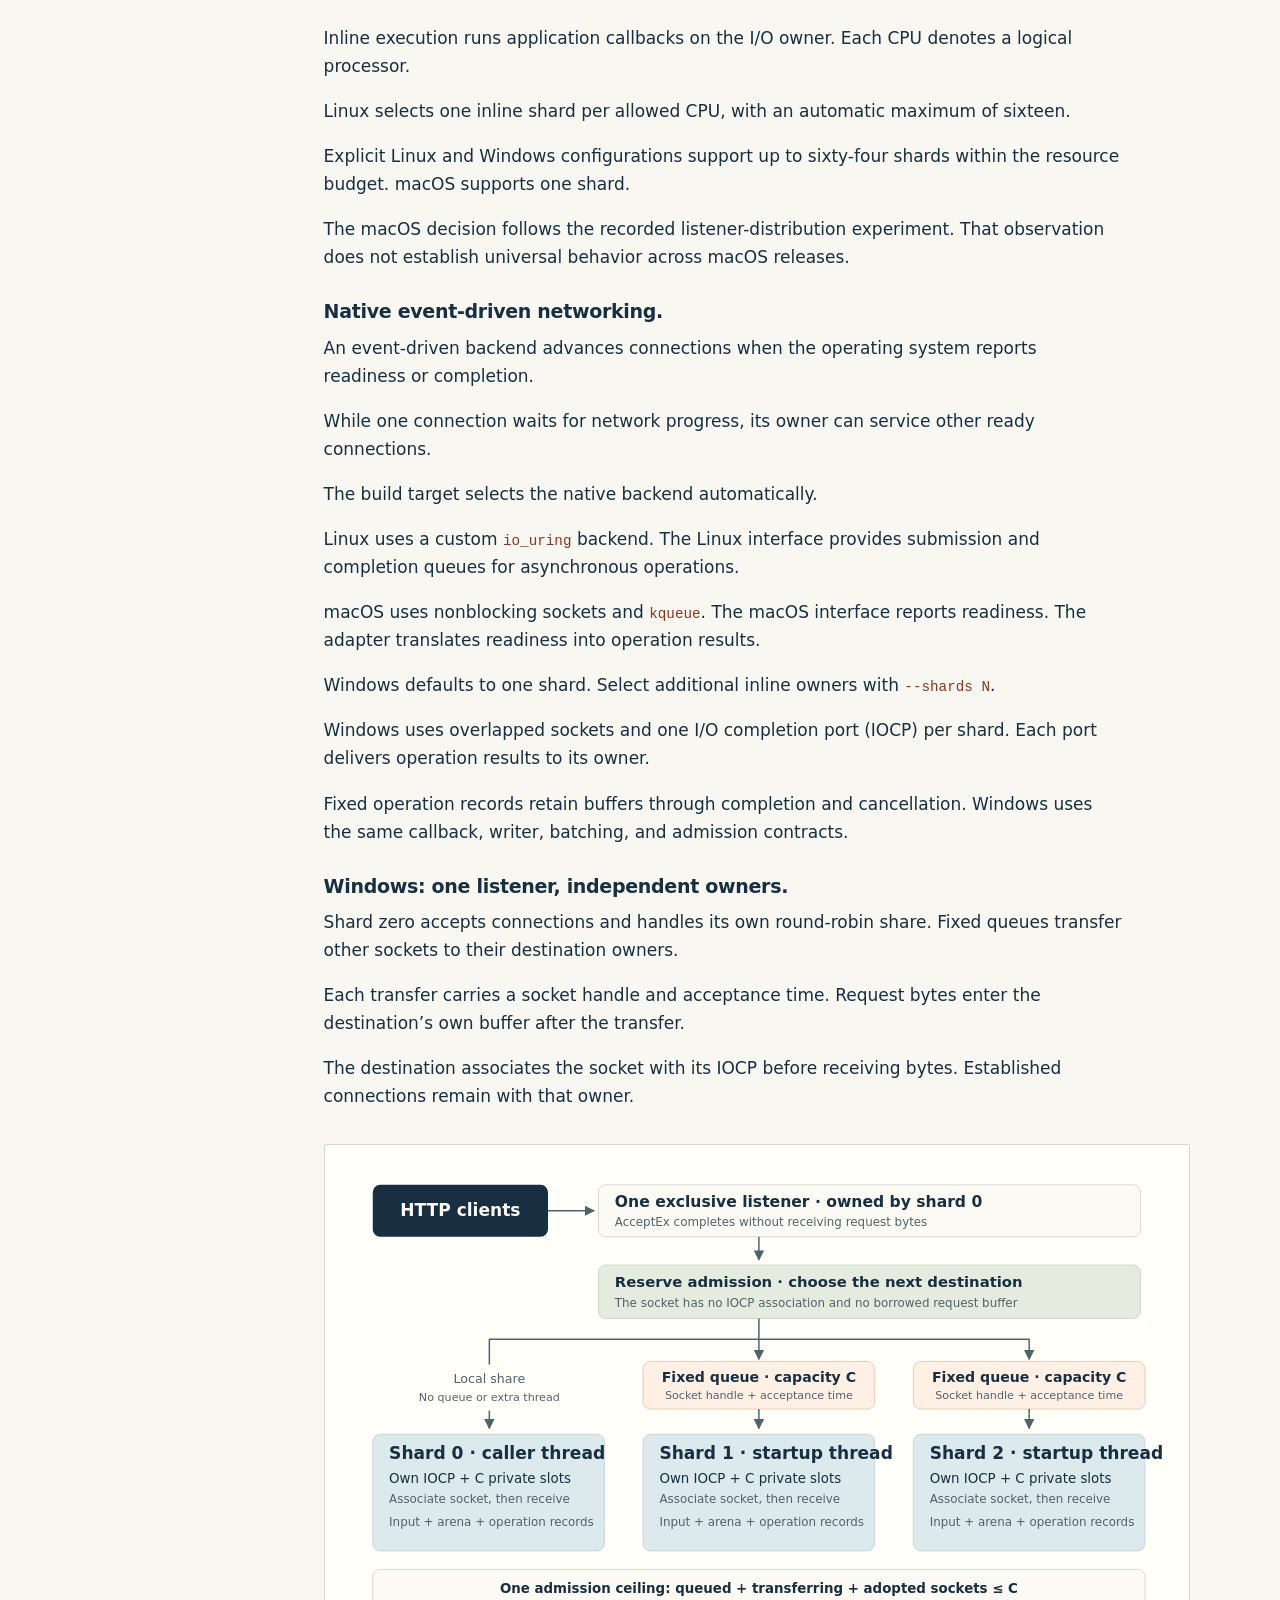
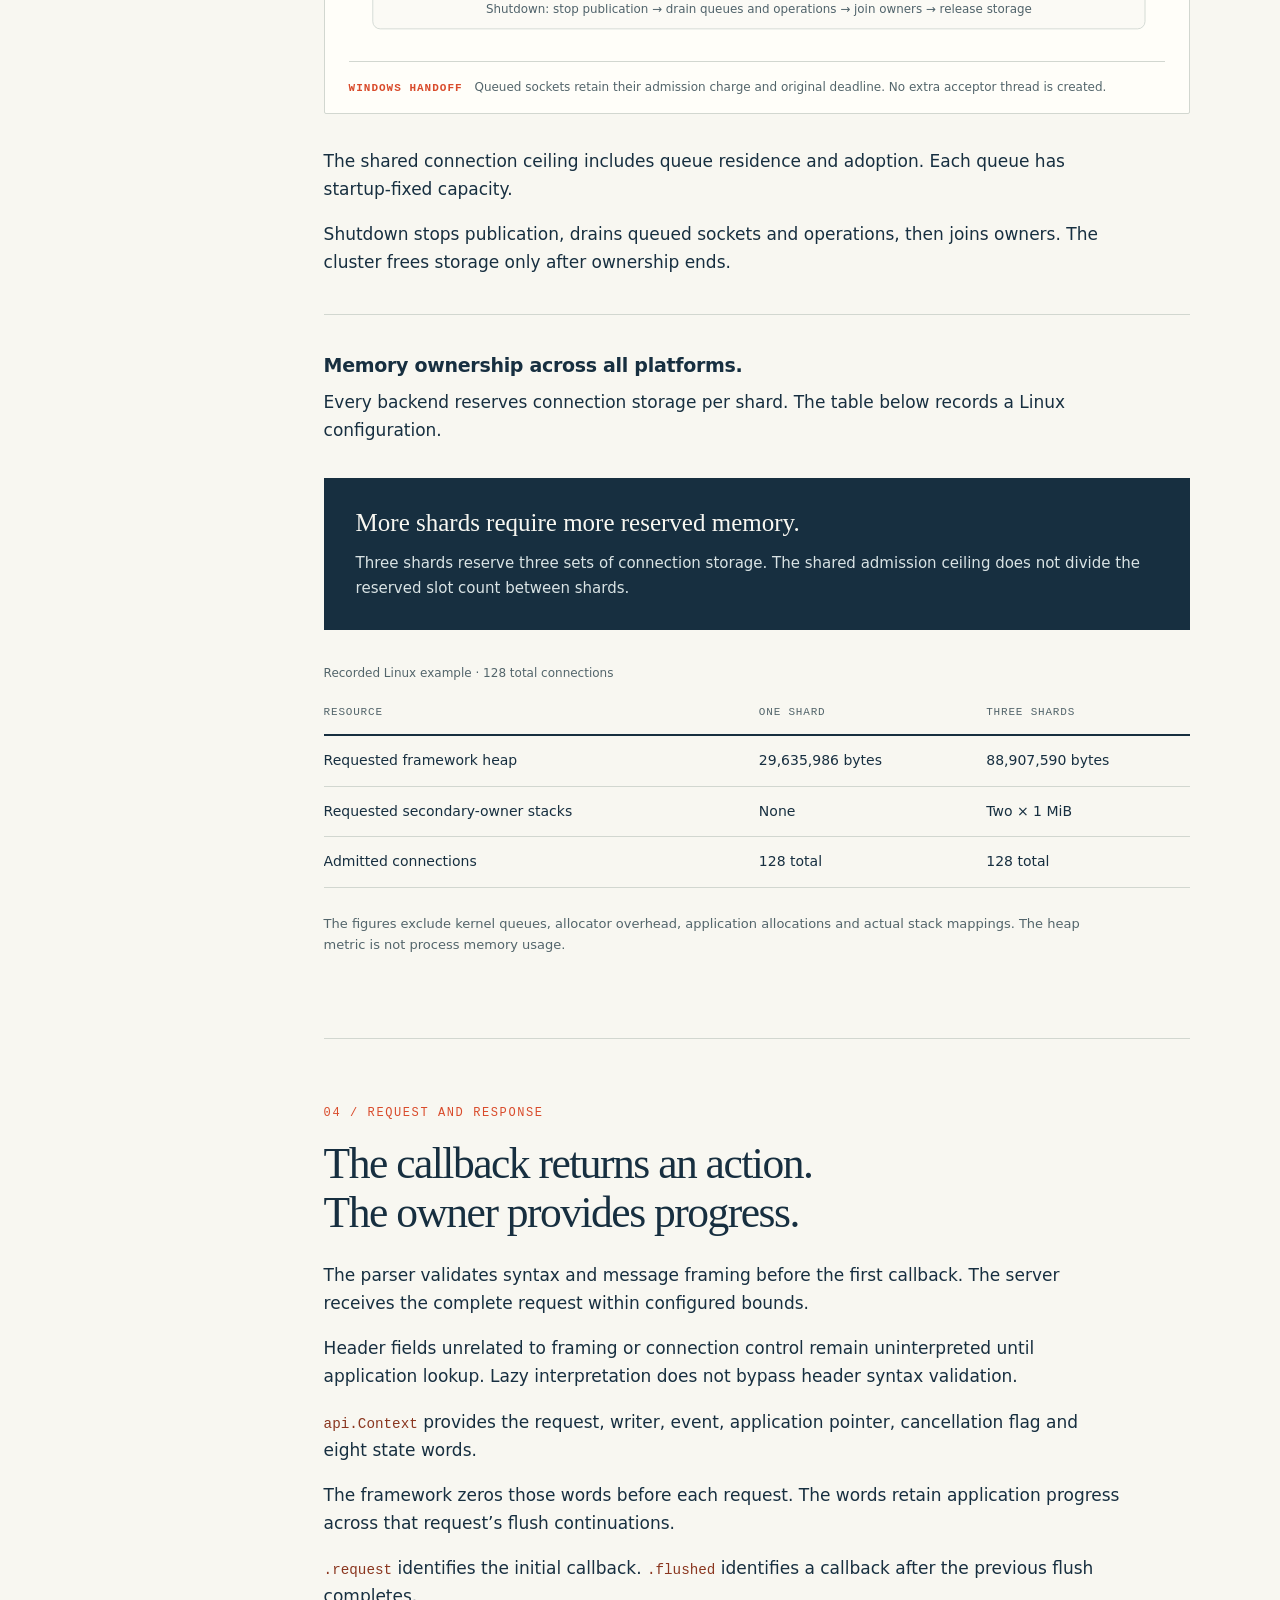
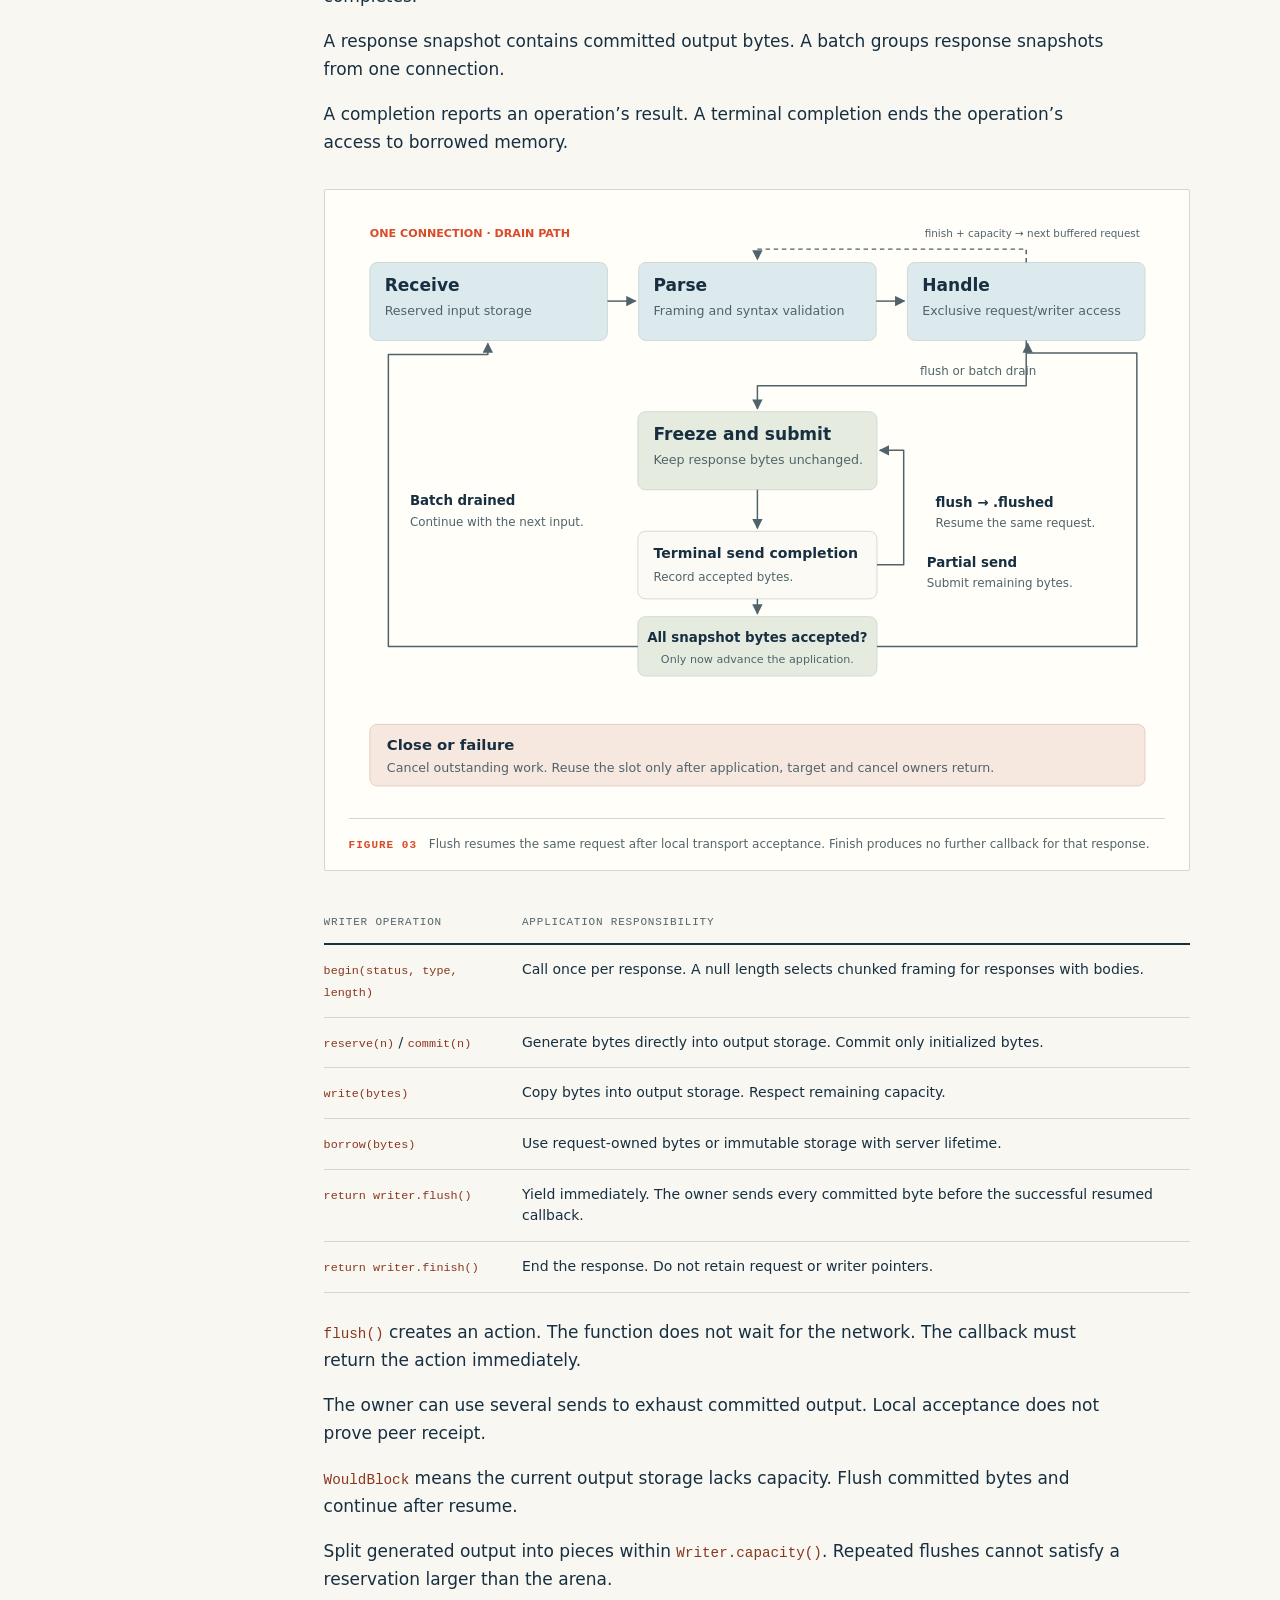
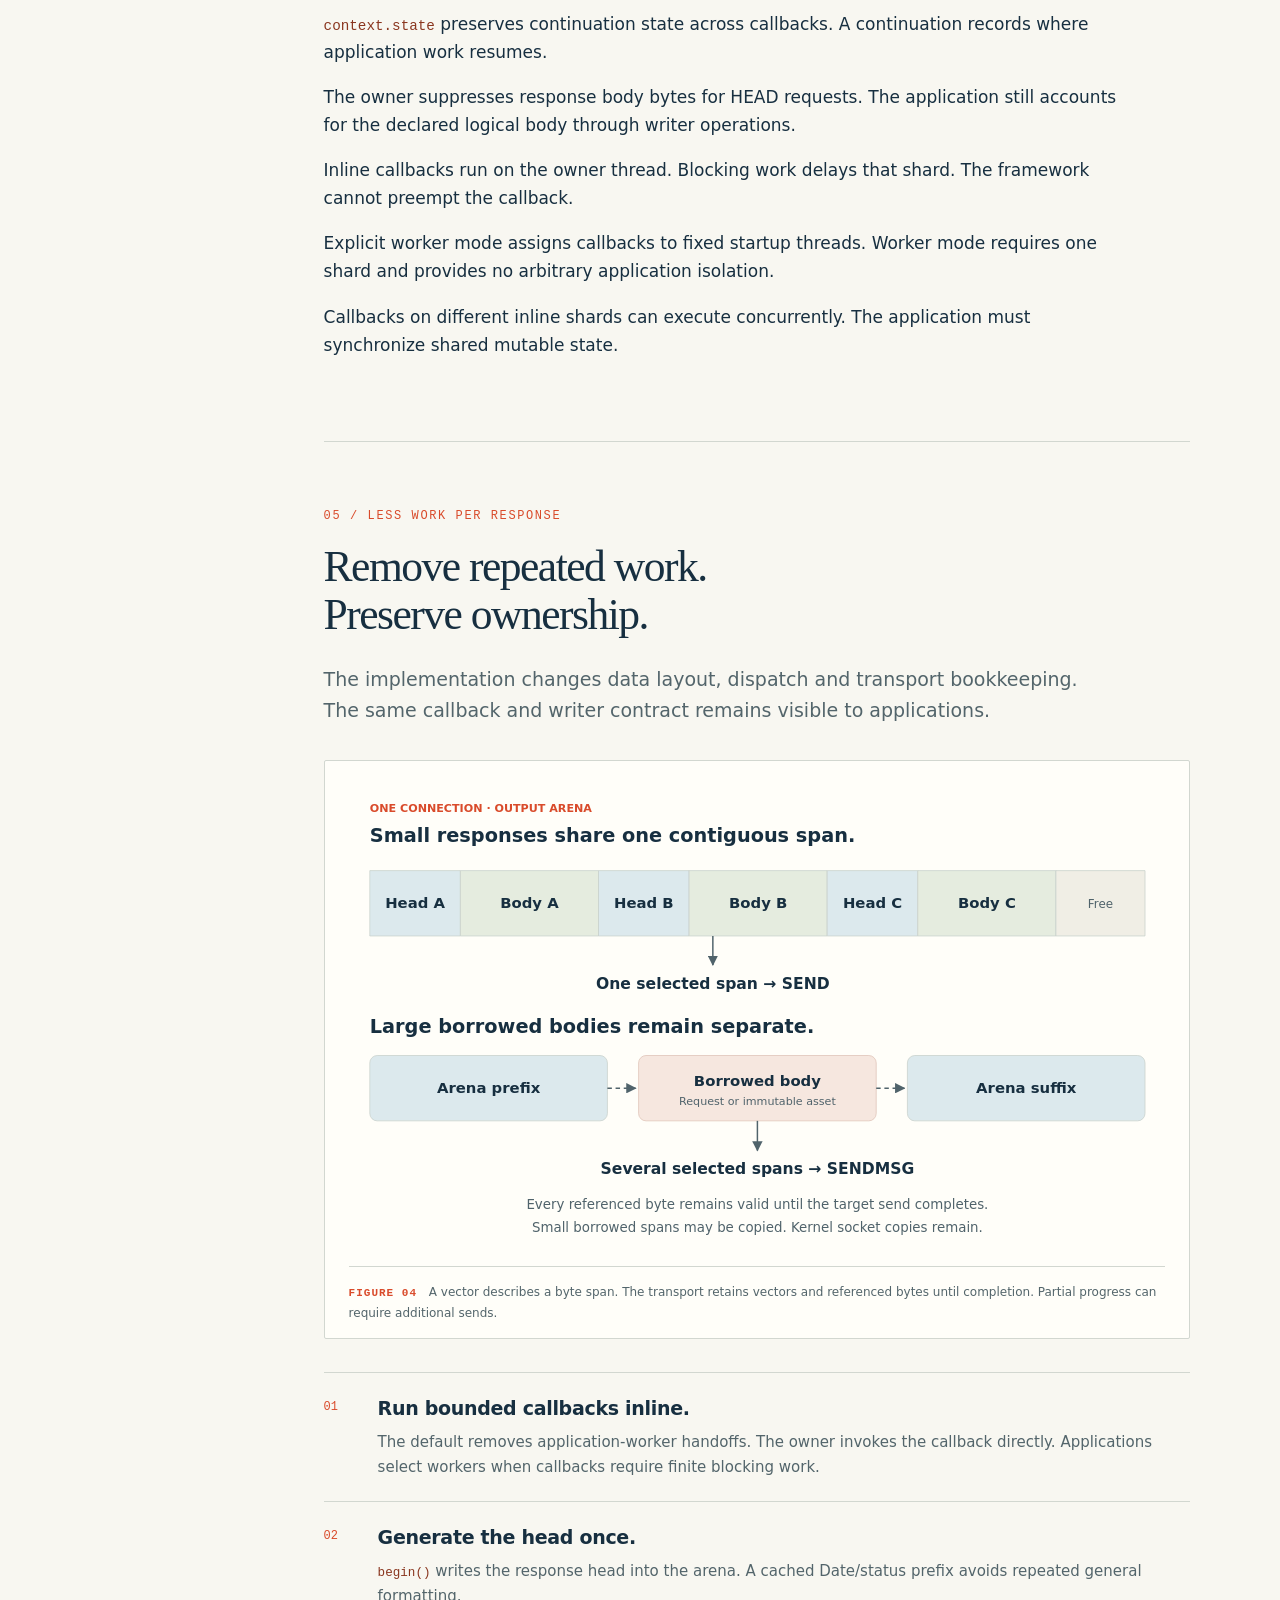
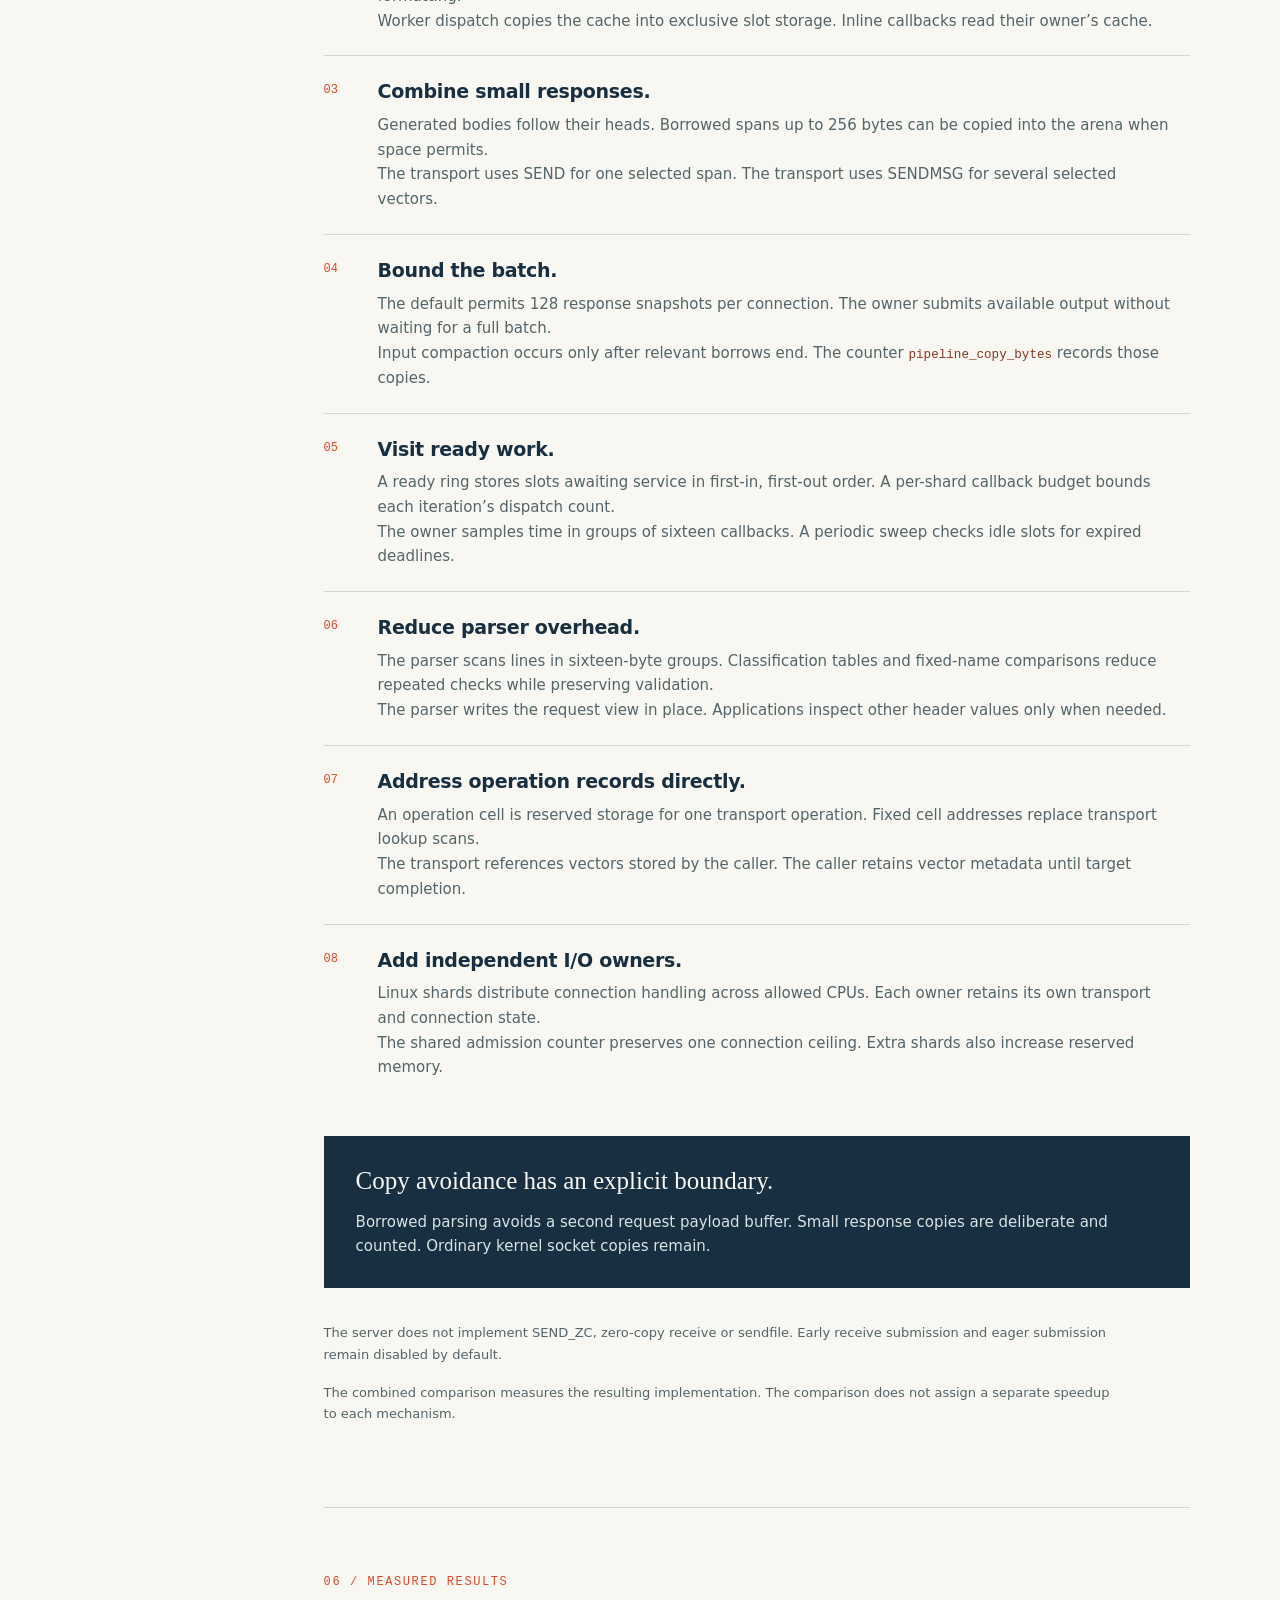
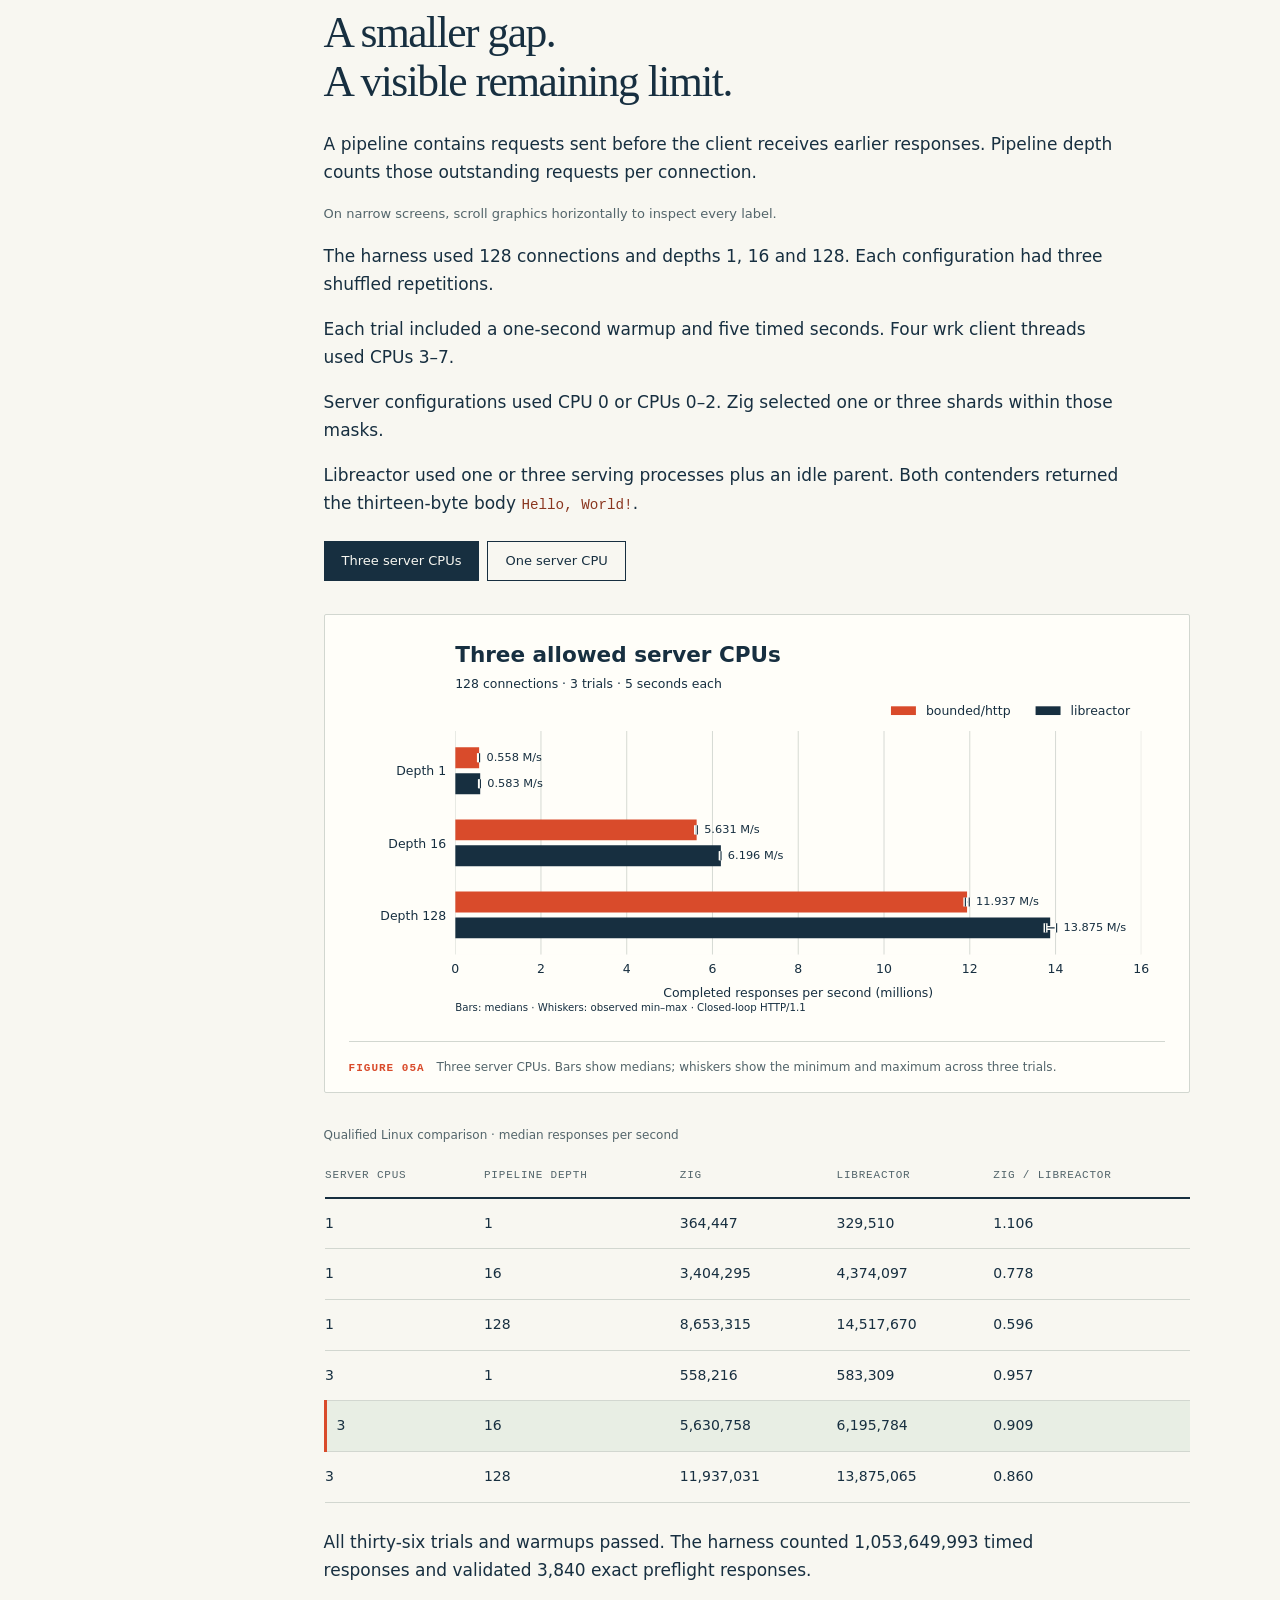
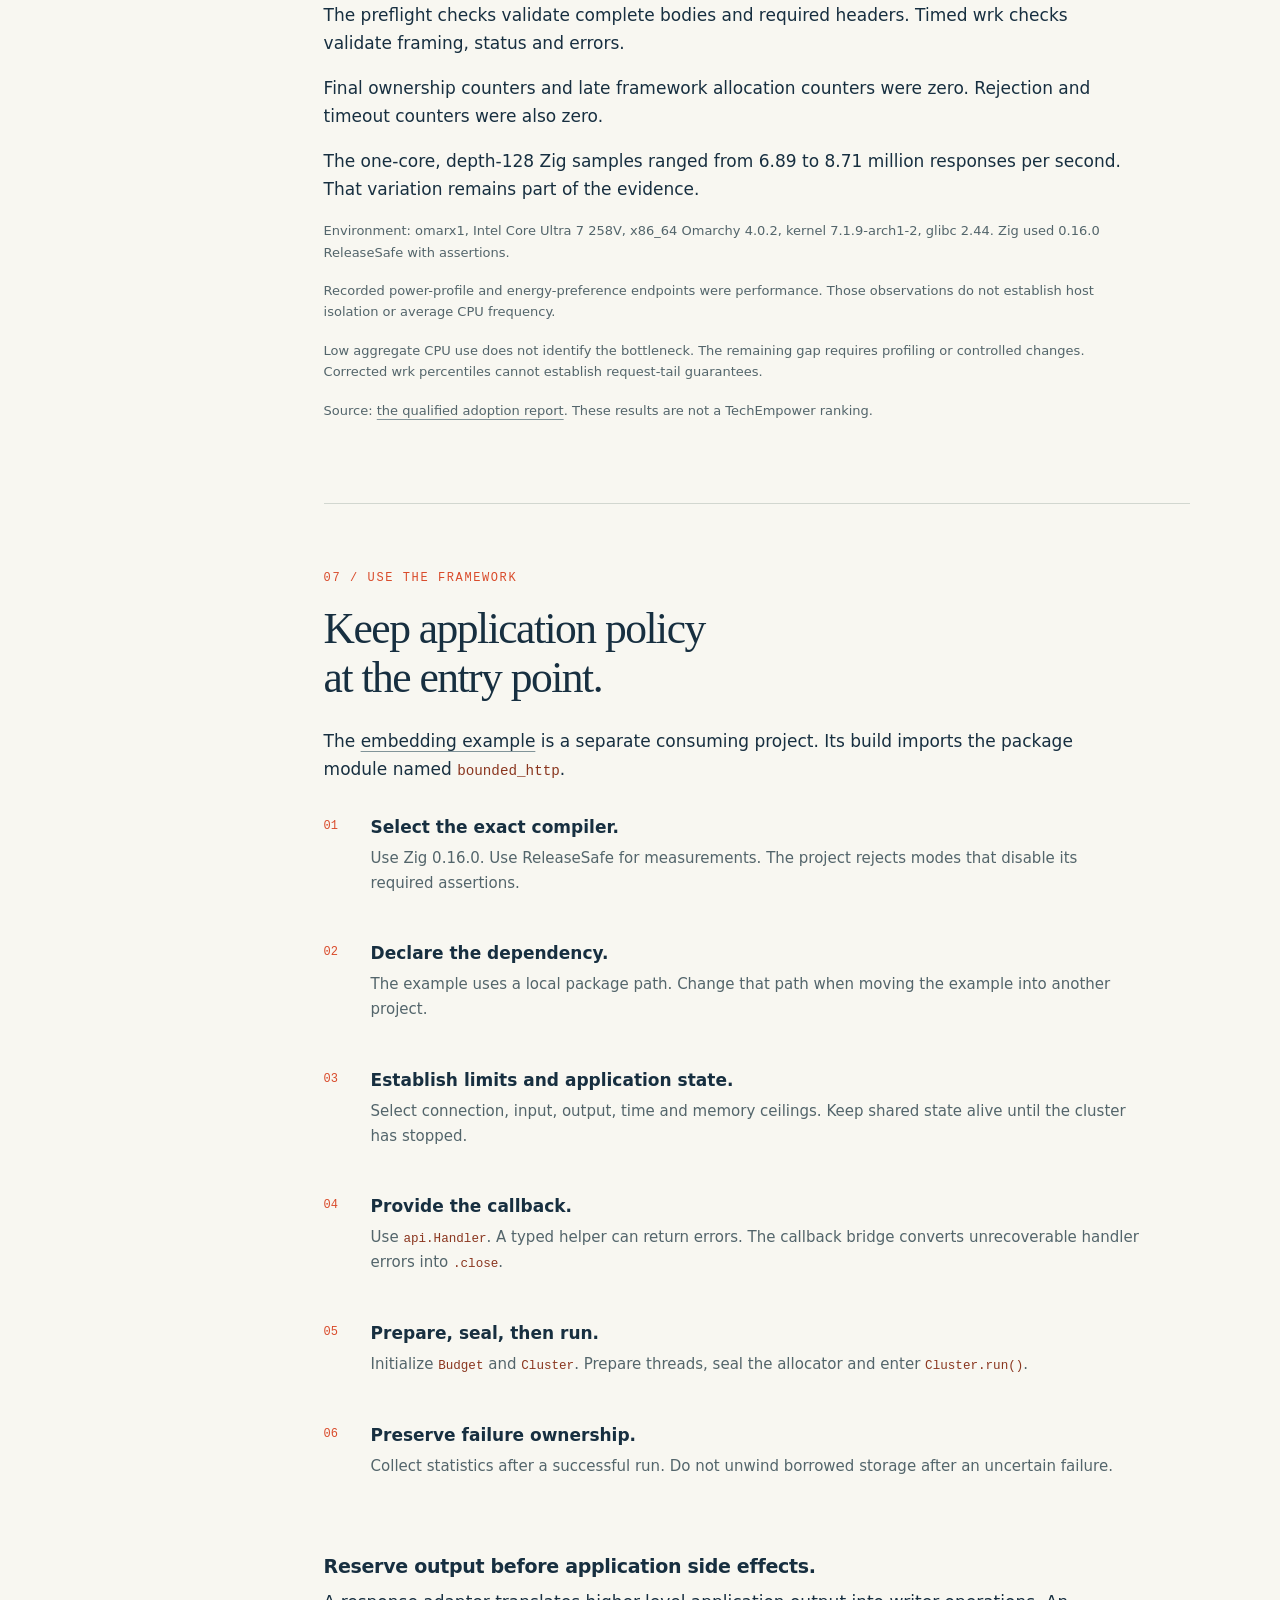
==== commit cacadaa4: "Support explicit IPv4 listener addresses" ====
--- a/docs/whitepaper.html
+++ b/docs/whitepaper.html
@@ -51,7 +51,7 @@
 <li><a href="#macos-io"><span class="backend-platform">macOS</span><strong>kqueue</strong><span class="backend-mode">Nonblocking sockets</span></a></li>
 <li><a href="#windows-io"><span class="backend-platform">Windows</span><strong>IOCP</strong><span class="backend-mode">Overlapped operations</span></a></li>
 </ul>
-<p class="scope"><span class="pill">EXACT ZIG 0.16.0</span><span class="pill">ASSERTIONS ENABLED</span><span class="pill">LOOPBACK EXPERIMENT</span></p>
+<p class="scope"><span class="pill">EXACT ZIG 0.16.0</span><span class="pill">ASSERTIONS ENABLED</span><span class="pill">EXPERIMENTAL HTTP/1.1</span></p>
 <div class="hero-art" aria-label="Default configuration and measured result">
 <div><strong>0</strong><span>Extra application threads<br>Default configuration</span></div>
 <div><strong>128</strong><span>Connections served<br>Default simultaneous limit</span></div>
@@ -824,7 +824,7 @@
 <tr><td>Ownership remains uncertain</td><td>The process terminates instead of freeing storage with outstanding borrows.</td></tr>
 <tr><td>An inline callback never returns</td><td>The framework cannot preempt that callback. An external watchdog must supervise a violating application.</td></tr>
 </tbody></table></div>
-<p>The current server binds IPv4 loopback and serves plain HTTP. Transport Layer Security (TLS) and production deployment qualification remain pending.</p>
+<p>The server defaults to IPv4 loopback and serves plain HTTP. Set <code>--bind-address 0.0.0.0</code> for all IPv4 interfaces, or select a specific local IPv4 address. Connection and memory limits still apply. Transport Layer Security (TLS) and production deployment qualification remain pending.</p>
 <p>The <a href="read.html?file=reports/2026-09-06-windows-shards.md">Windows shard receipt</a> records native x64 distribution, admission, and shutdown tests. Windows performance remains unmeasured.</p>
 <p>Winsock creates socket resources during admission. Fixed framework storage does not bound provider allocations or delayed kernel cleanup.</p>
 <p>Dynamic borrow-release notifications and per-request worker offload remain pending. Applications cannot safely invent those ownership mechanisms around the current API.</p>
